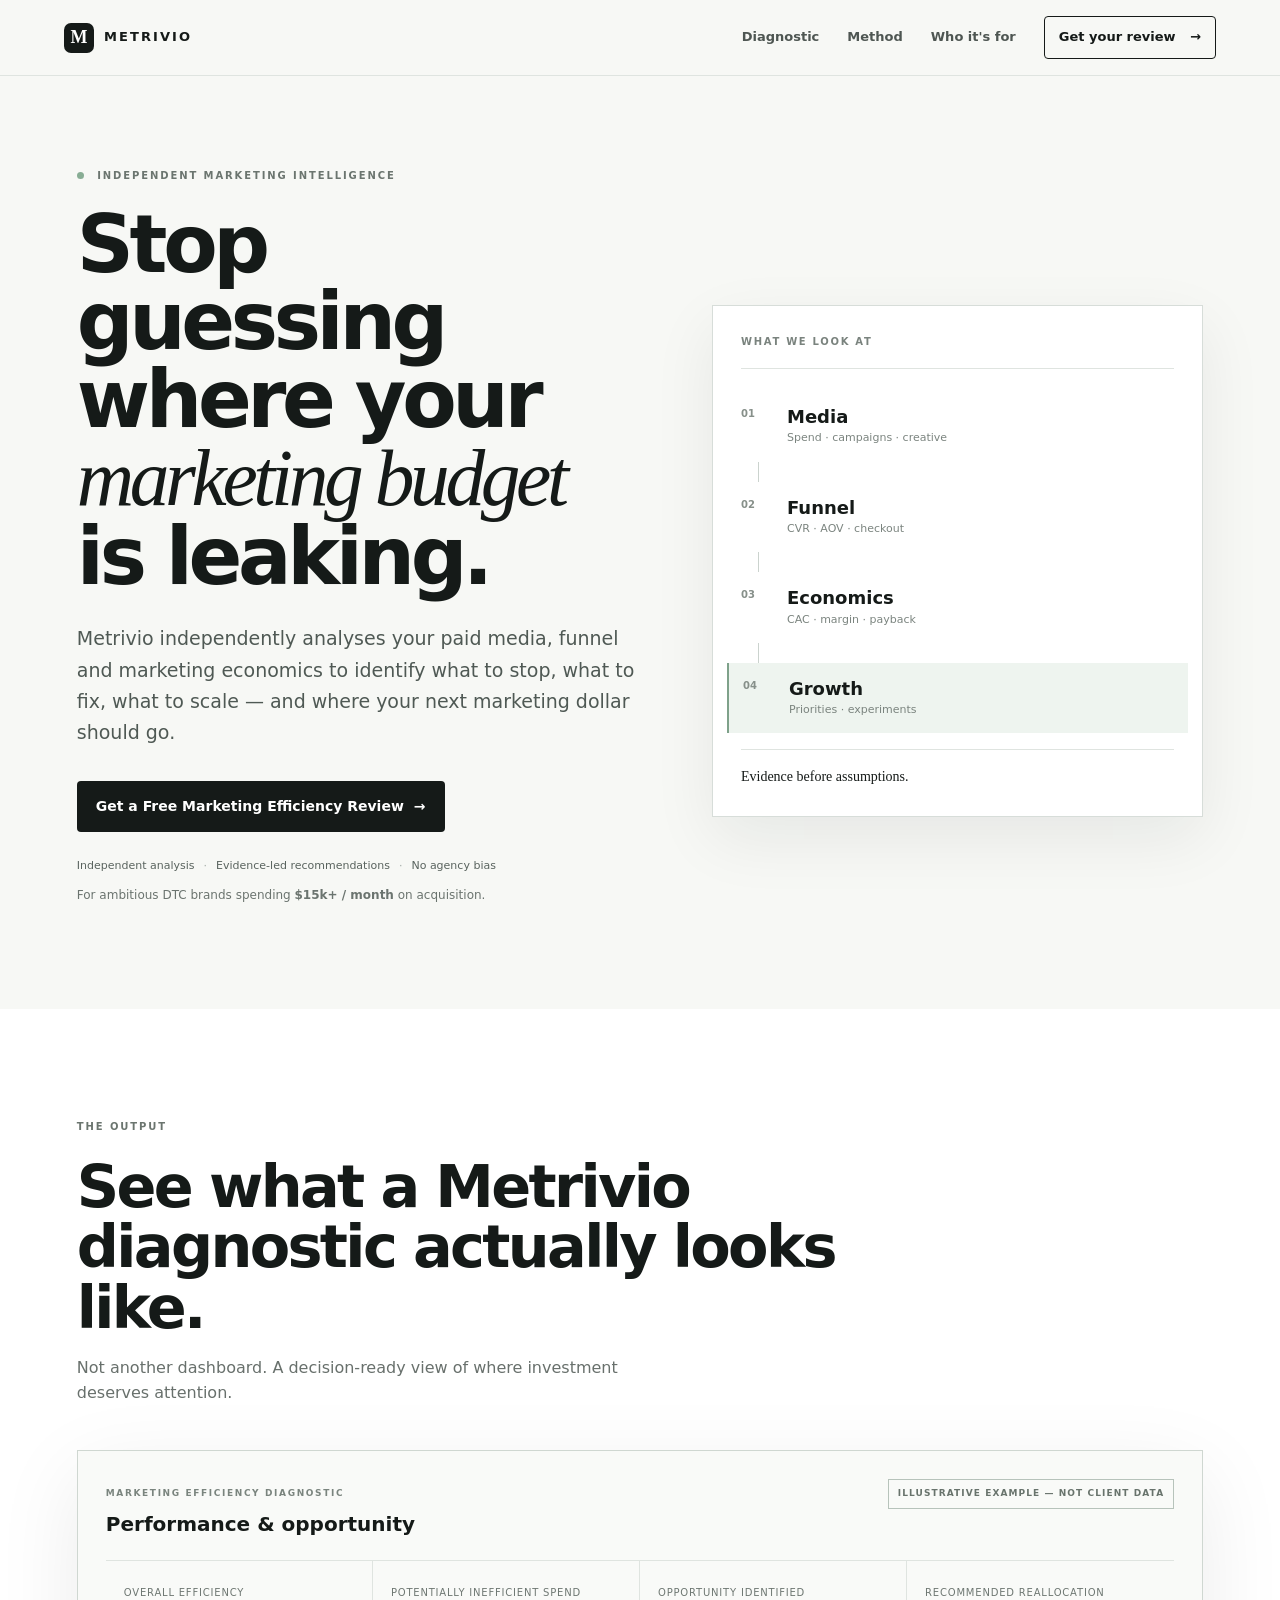
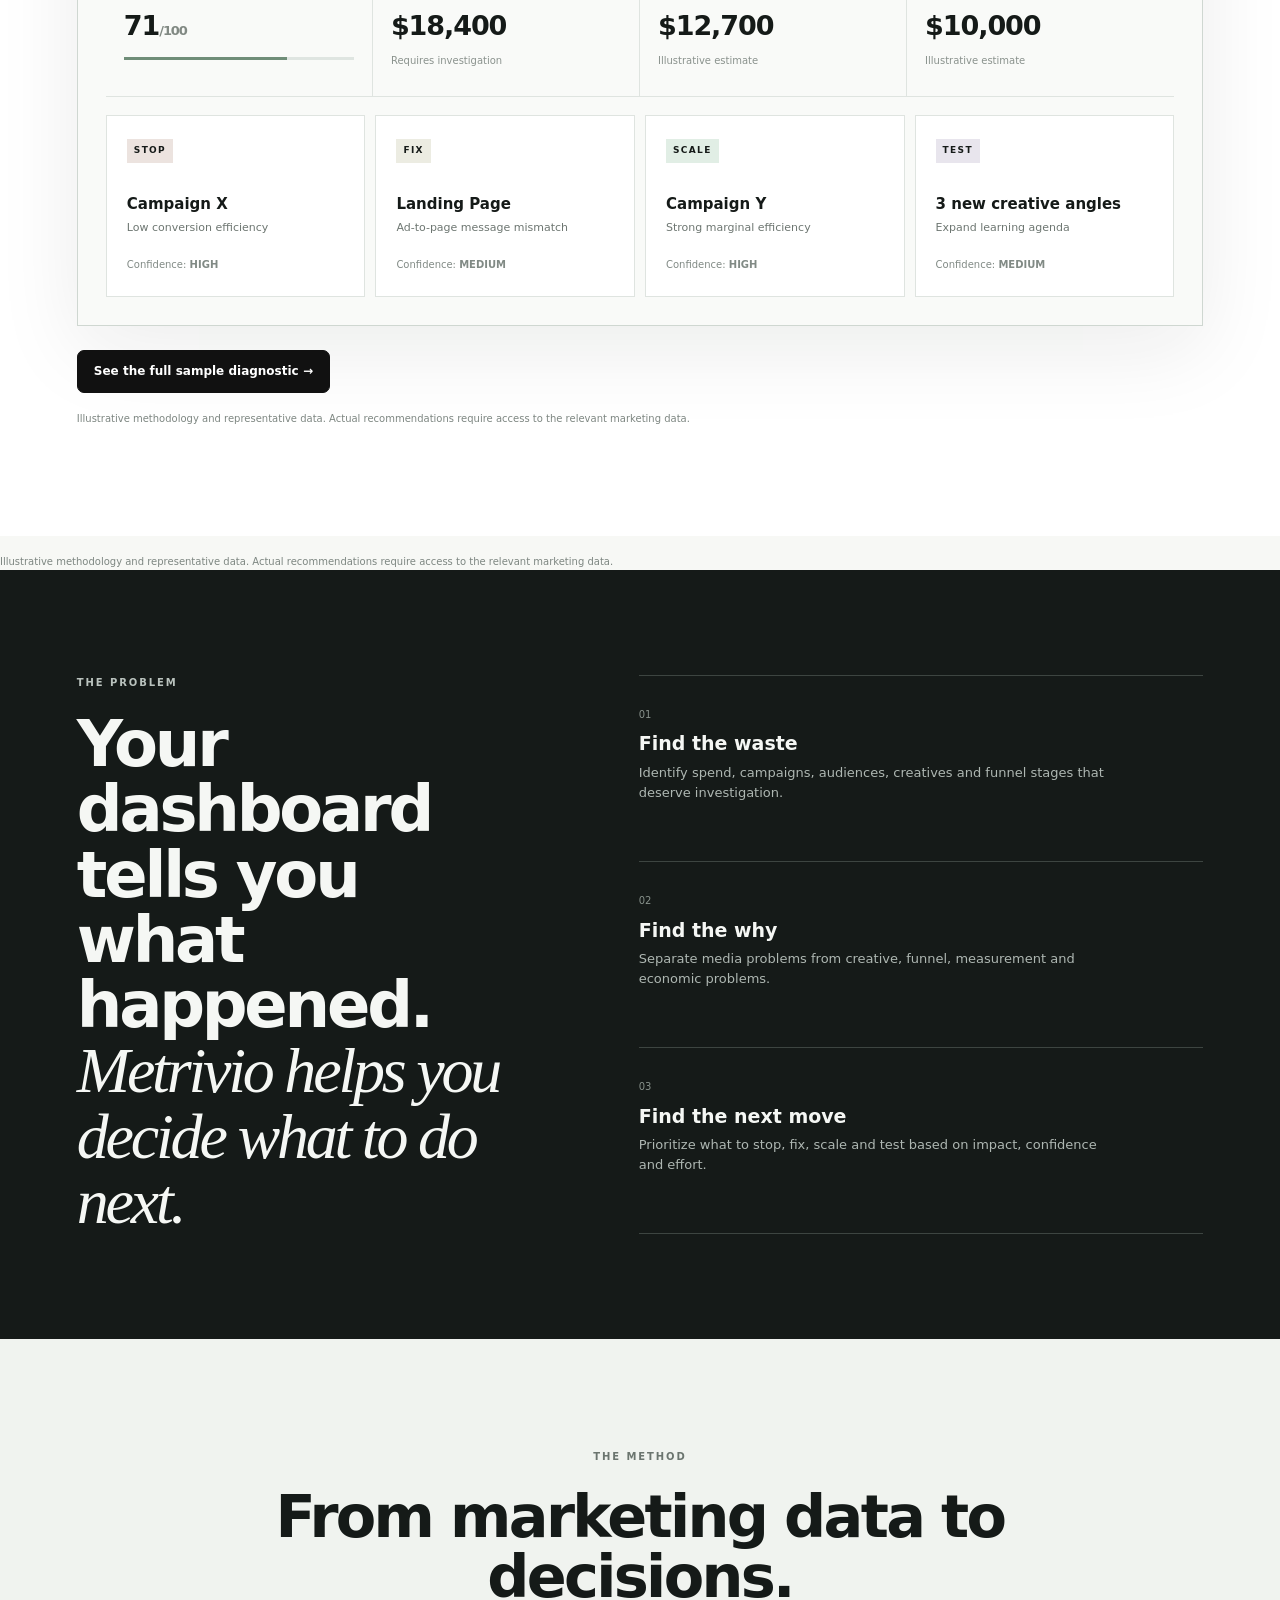
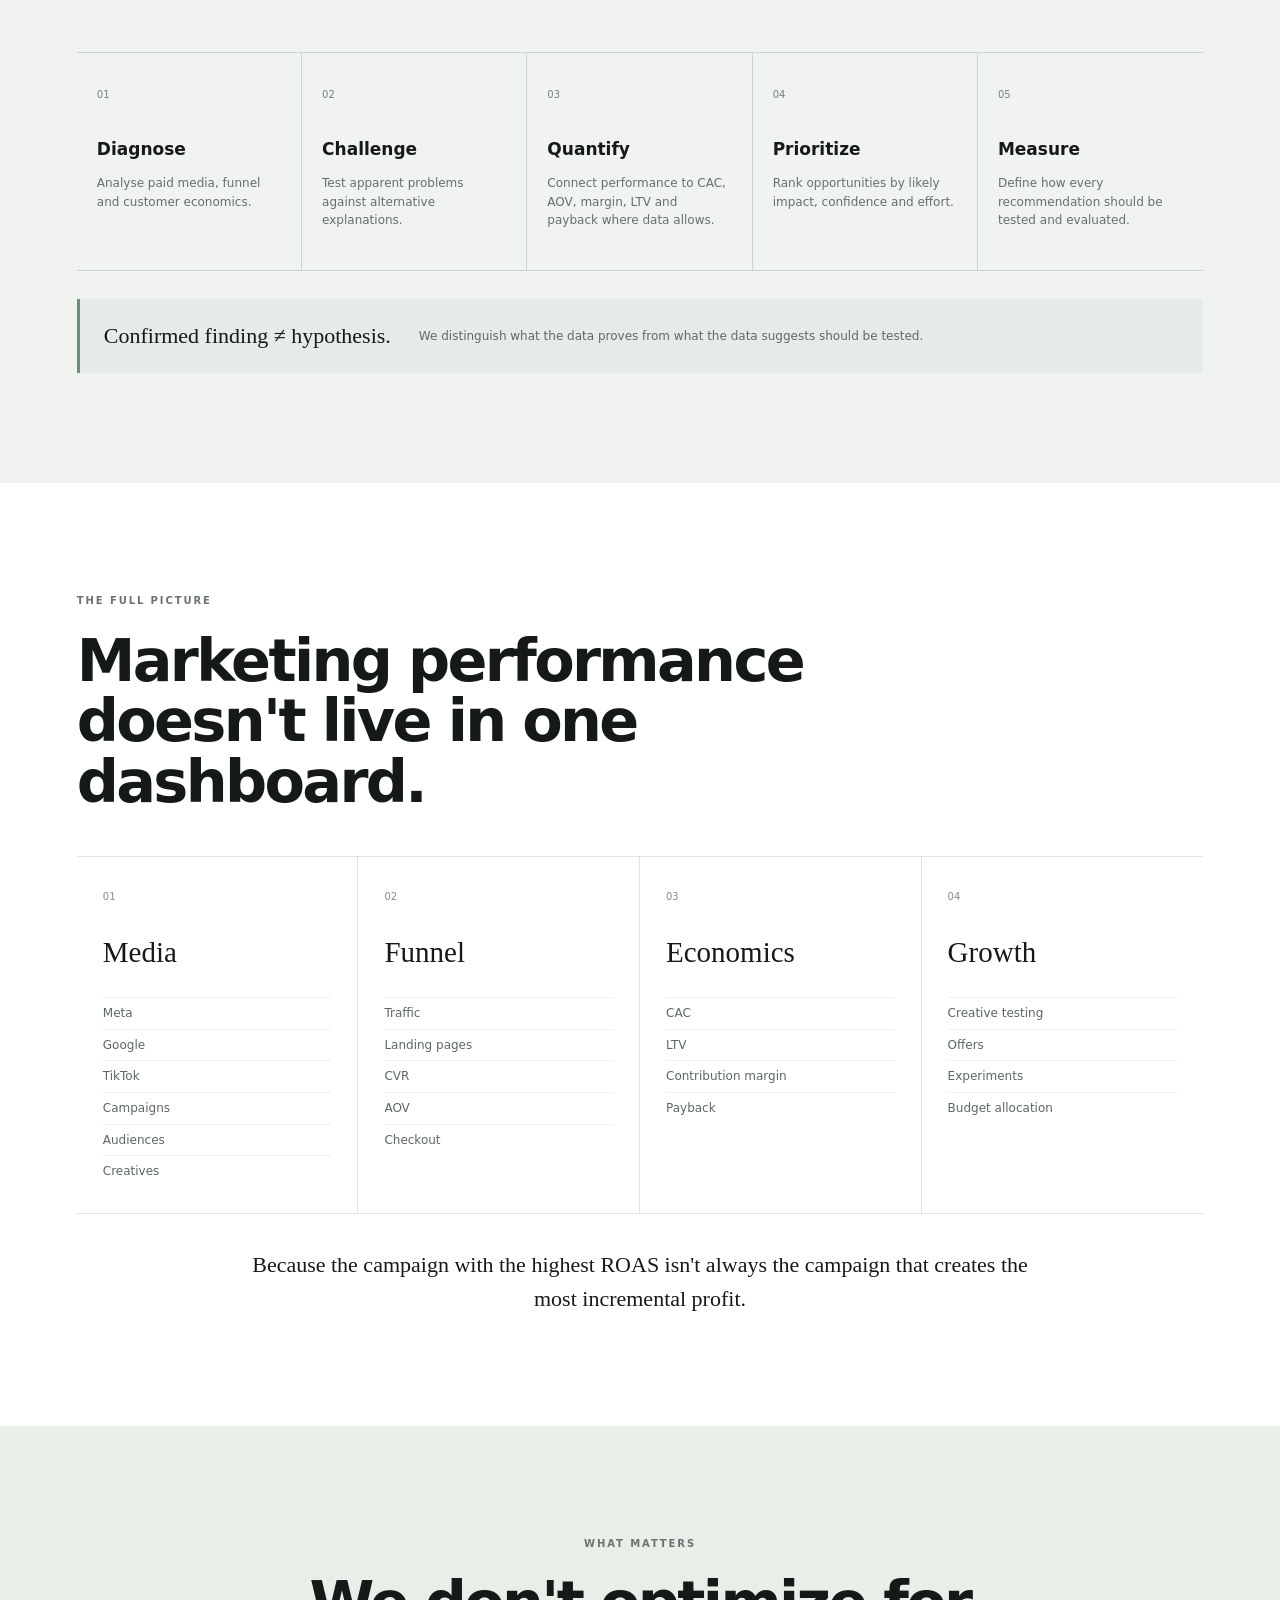
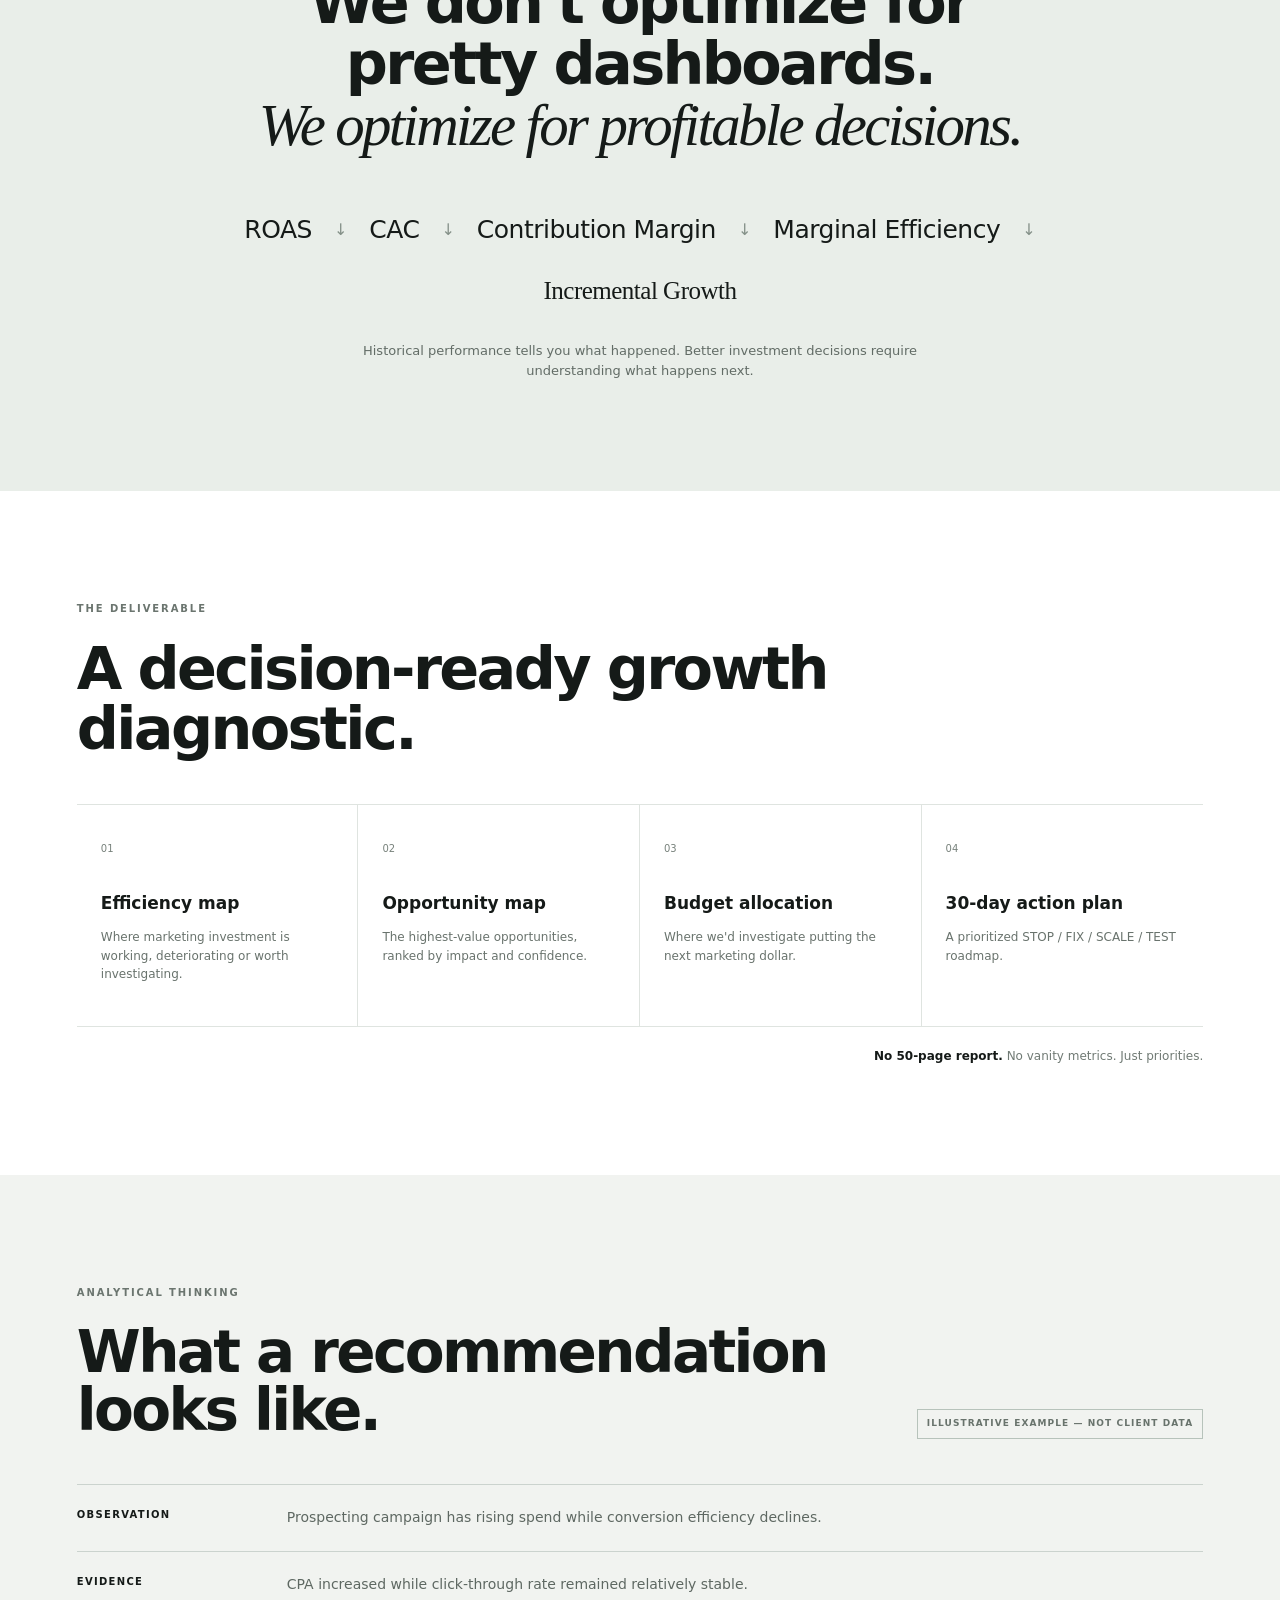
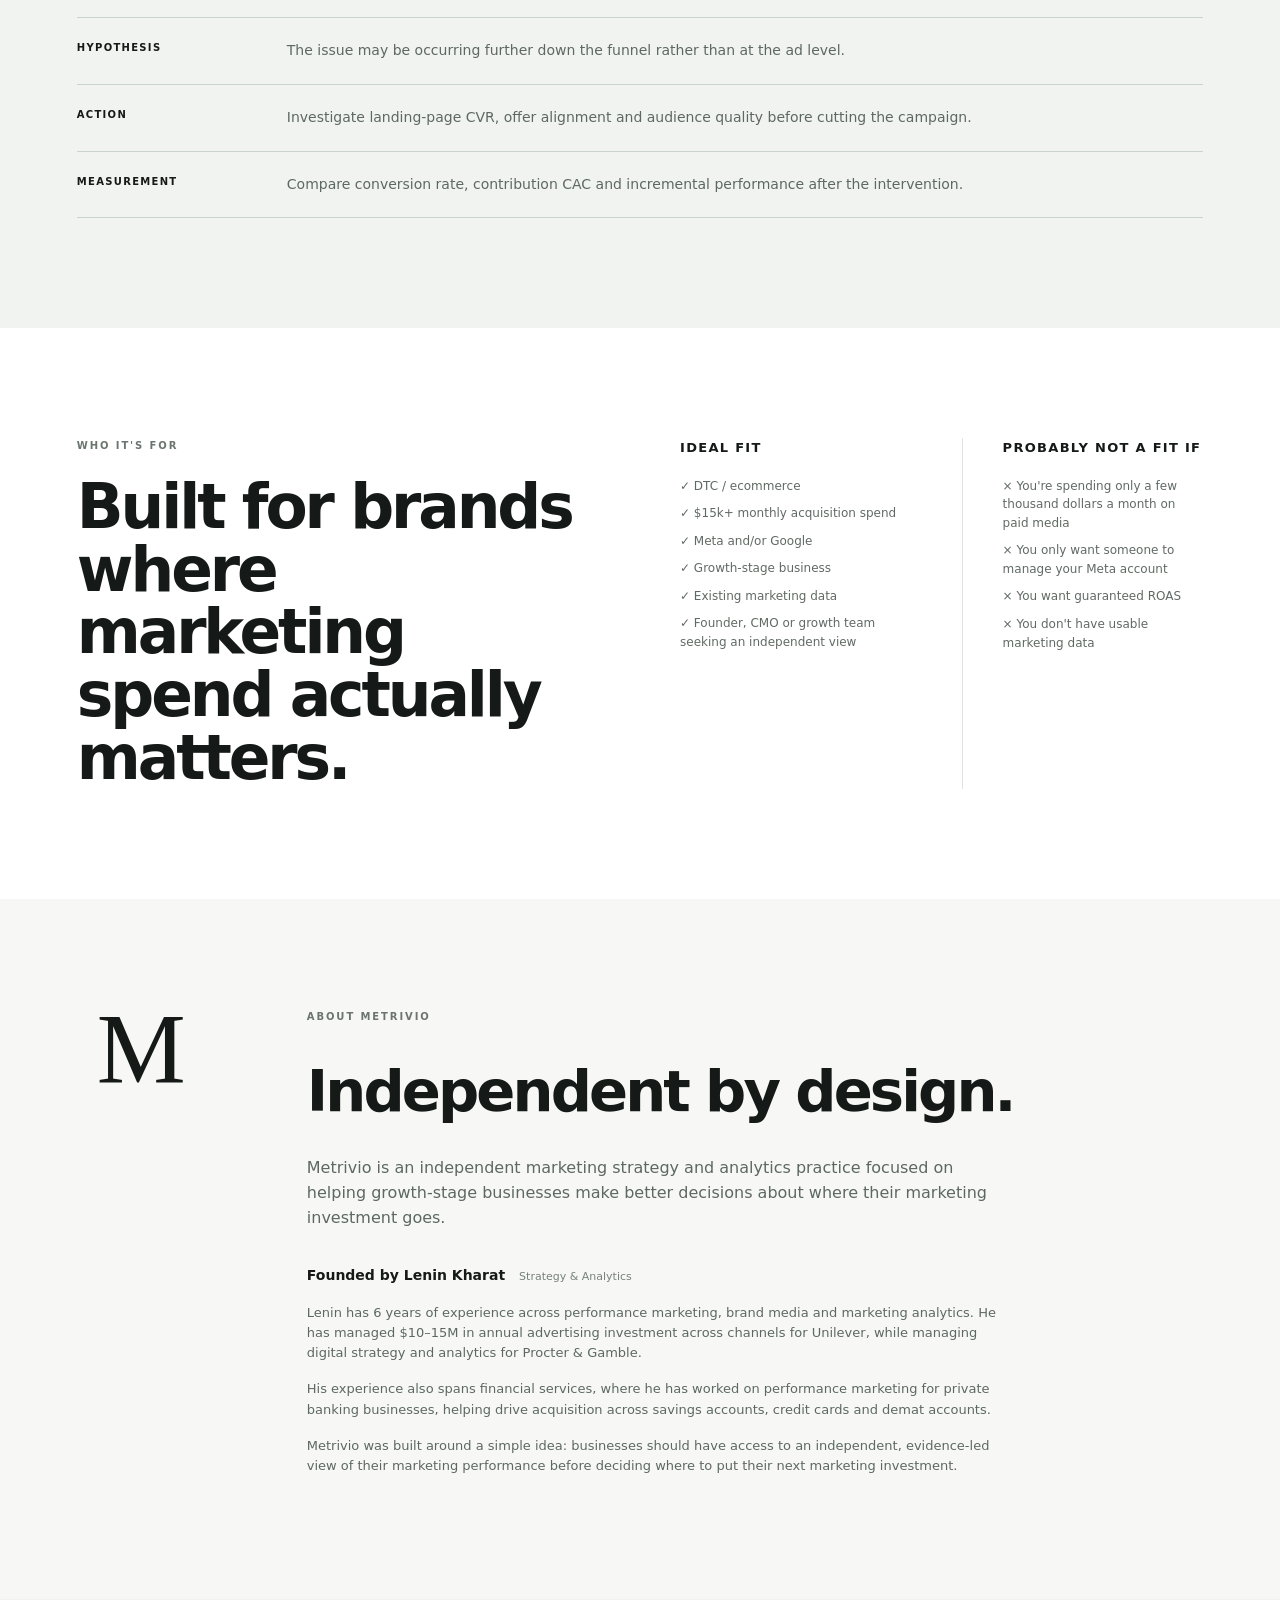
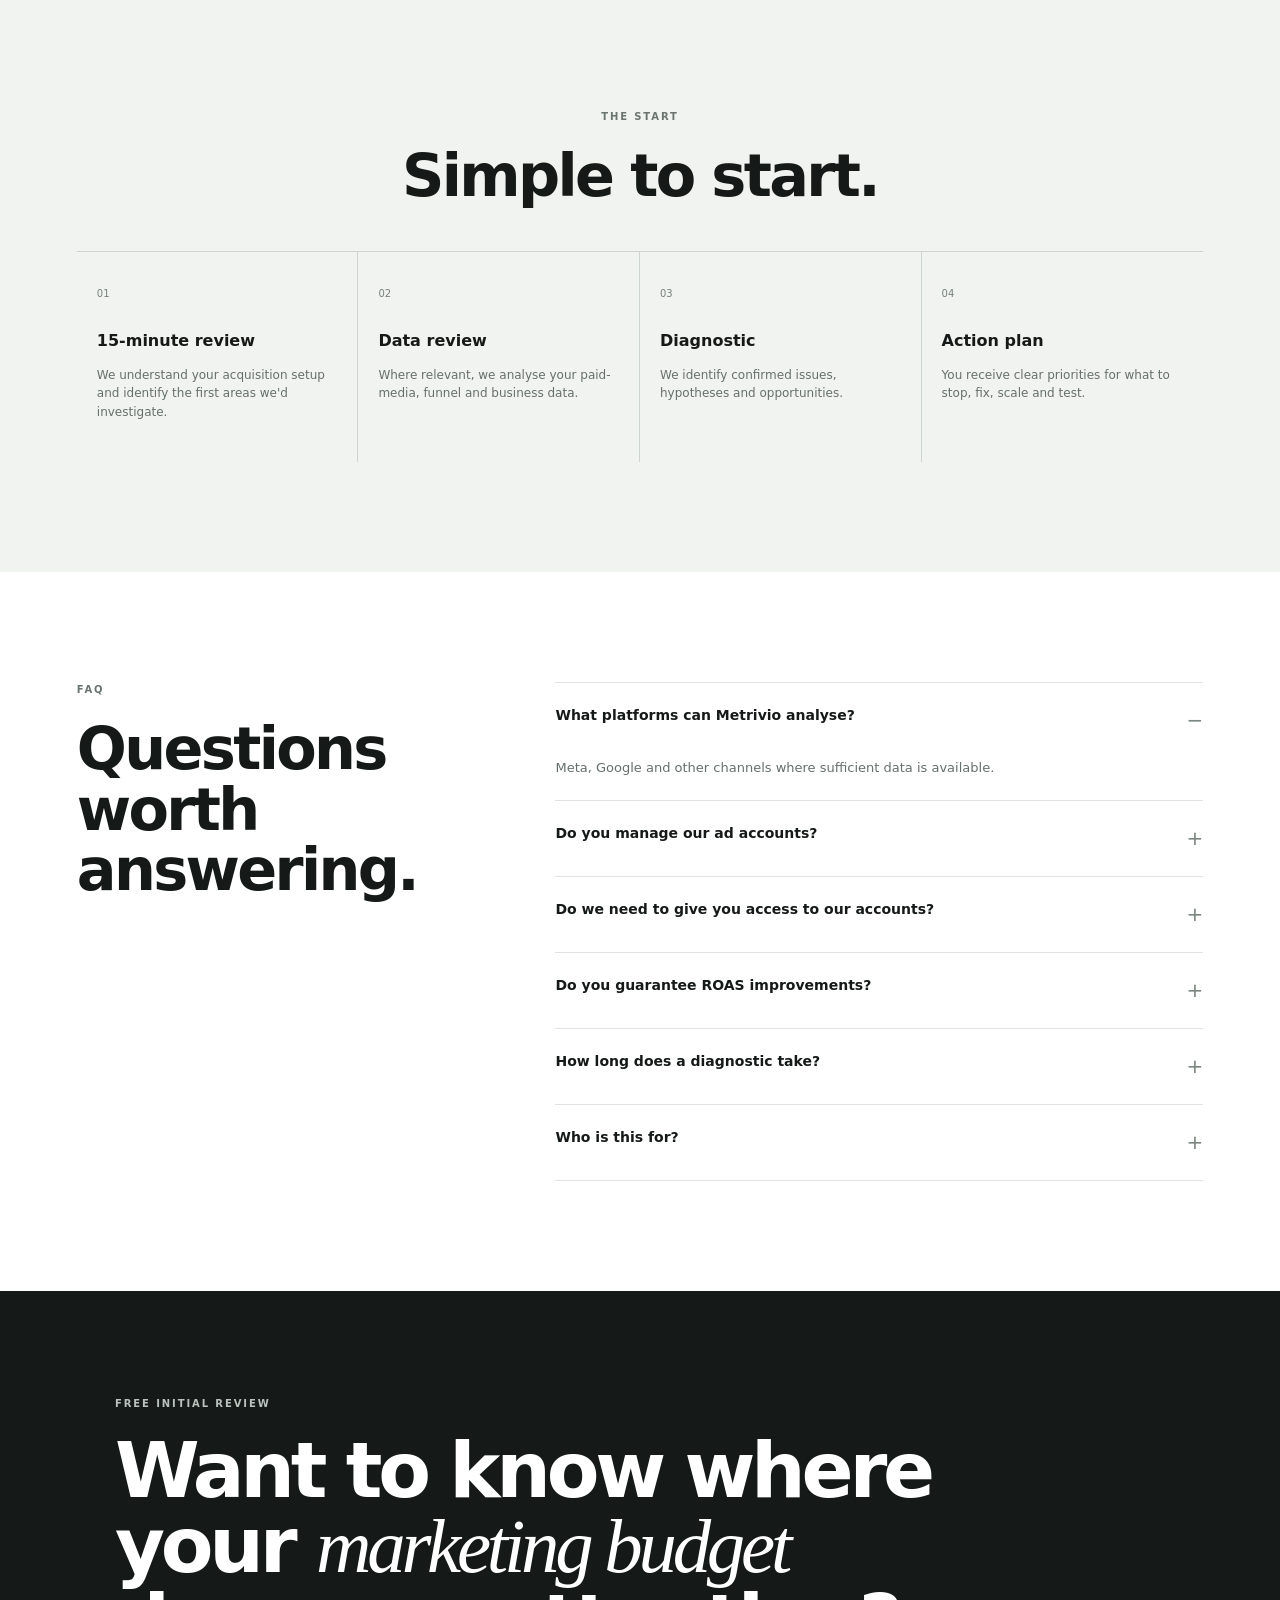
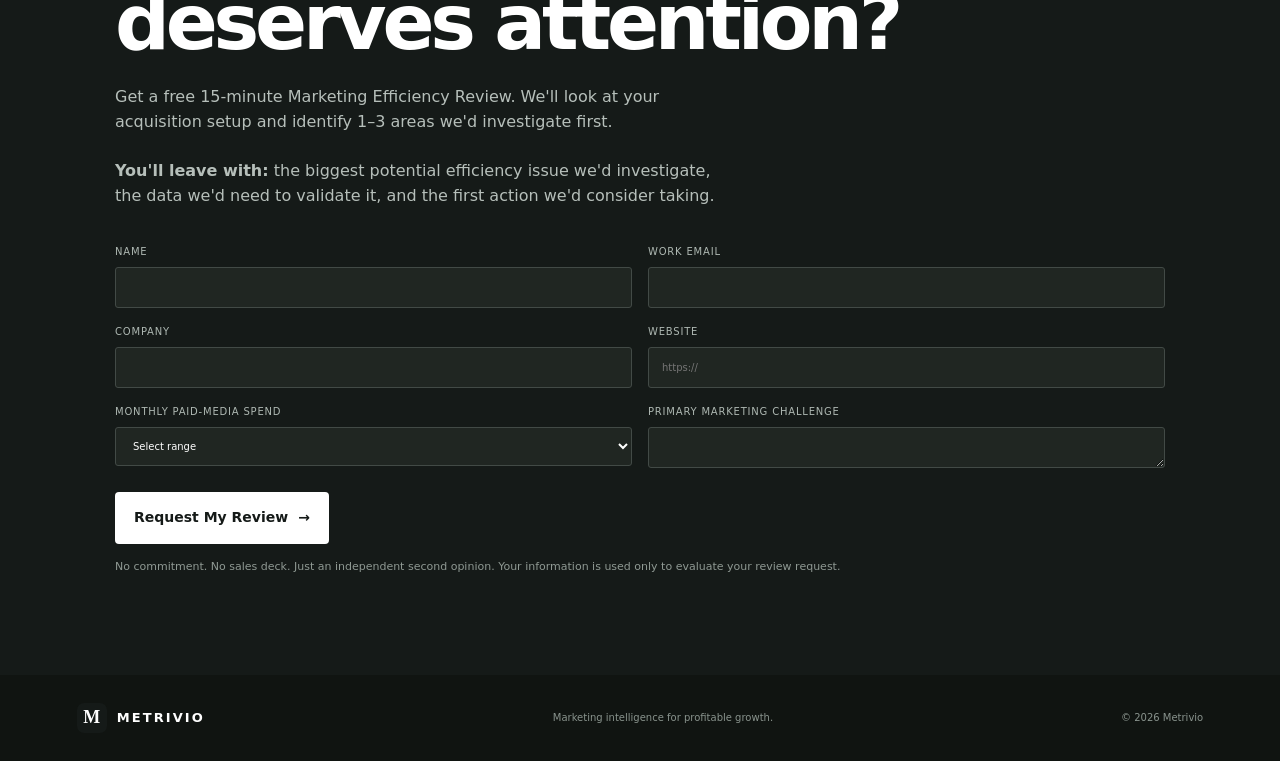
==== index.html @ f879f851 "Update index.html" ====
<!doctype html>
<html lang="en">
<head>
  <meta charset="utf-8">
  <meta name="viewport" content="width=device-width, initial-scale=1">
  <title>Metrivio — Marketing Intelligence for Profitable Growth</title>
  <meta name="description" content="Independent marketing efficiency and growth analytics for DTC brands. Identify what to stop, fix, scale and test next.">
  <meta name="robots" content="index,follow">
  <meta property="og:title" content="Metrivio — Marketing Intelligence for Profitable Growth">
  <meta property="og:description" content="Independent marketing efficiency and growth analytics for DTC brands.">
  <meta property="og:type" content="website">
  <meta property="og:url" content="https://metrivio.co.in/">
  <link rel="canonical" href="https://metrivio.co.in/">
  <link rel="icon" href="data:image/svg+xml,%3Csvg xmlns='http://www.w3.org/2000/svg' viewBox='0 0 64 64'%3E%3Crect width='64' height='64' rx='14' fill='%23151a18'/%3E%3Cpath d='M16 45V19h7l9 13 9-13h7v26h-7V30l-9 12-9-12v15z' fill='white'/%3E%3C/svg%3E">
  <link rel="stylesheet" href="style.css">
</head>
<body>
<header class="site-header">
  <a class="brand" href="#" aria-label="Metrivio home"><span class="brand-mark">M</span><span>METRIVIO</span></a>
  <nav aria-label="Primary navigation">
    <a href="#diagnostic">Diagnostic</a>
    <a href="#method">Method</a>
    <a href="#fit">Who it's for</a>
    <a class="nav-cta" href="#contact">Get your review <span>→</span></a>
  </nav>
</header>

<main>
<section class="hero">
  <div class="eyebrow"><span></span> INDEPENDENT MARKETING INTELLIGENCE</div>
  <div class="hero-grid">
    <div>
      <h1>Stop guessing where your <em>marketing budget</em> is leaking.</h1>
      <p class="hero-copy">Metrivio independently analyses your paid media, funnel and marketing economics to identify what to stop, what to fix, what to scale — and where your next marketing dollar should go.</p>
      <div class="hero-actions">
        <a class="button button-dark" href="#contact">Get a Free Marketing Efficiency Review <span>→</span></a>
      </div>
      <p class="trust"><span>Independent analysis</span><i>·</i><span>Evidence-led recommendations</span><i>·</i><span>No agency bias</span></p>
      <p class="qualifier">For ambitious DTC brands spending <strong>$15k+ / month</strong> on acquisition.</p>
    </div>
    <div class="flow-card" aria-label="Marketing intelligence flow">
      <div class="flow-label">WHAT WE LOOK AT</div>
      <div class="flow">
        <div class="flow-node"><b>01</b><strong>Media</strong><small>Spend · campaigns · creative</small></div>
        <div class="flow-line"></div>
        <div class="flow-node"><b>02</b><strong>Funnel</strong><small>CVR · AOV · checkout</small></div>
        <div class="flow-line"></div>
        <div class="flow-node"><b>03</b><strong>Economics</strong><small>CAC · margin · payback</small></div>
        <div class="flow-line"></div>
        <div class="flow-node accent"><b>04</b><strong>Growth</strong><small>Priorities · experiments</small></div>
      </div>
      <div class="flow-footer">Evidence before assumptions.</div>
    </div>
  </div>
</section>

<section class="dashboard-section" id="diagnostic">
  <div class="section-intro">
    <div class="eyebrow">THE OUTPUT</div>
    <h2>See what a Metrivio diagnostic actually looks like.</h2>
    <p>Not another dashboard. A decision-ready view of where investment deserves attention.</p>
  </div>
  <div class="dashboard">
    <div class="dash-top">
      <div><span class="dash-kicker">MARKETING EFFICIENCY DIAGNOSTIC</span><h3>Performance &amp; opportunity</h3></div>
      <span class="fictional">ILLUSTRATIVE EXAMPLE — NOT CLIENT DATA</span>
    </div>
    <div class="dash-metrics">
      <div><span>Overall Efficiency</span><strong>71<small>/100</small></strong><div class="meter"><i style="width:71%"></i></div></div>
      <div><span>Potentially Inefficient Spend</span><strong>$18,400</strong><small>Requires investigation</small></div>
      <div><span>Opportunity Identified</span><strong>$12,700</strong><small>Illustrative estimate</small></div>
      <div><span>Recommended Reallocation</span><strong>$10,000</strong><small>Illustrative estimate</small></div>
    </div>
    <div class="decision-grid">
      <div class="decision stop"><span class="tag">STOP</span><b>Campaign X</b><p>Low conversion efficiency</p><small>Confidence: <strong>HIGH</strong></small></div>
      <div class="decision fix"><span class="tag">FIX</span><b>Landing Page</b><p>Ad-to-page message mismatch</p><small>Confidence: <strong>MEDIUM</strong></small></div>
      <div class="decision scale"><span class="tag">SCALE</span><b>Campaign Y</b><p>Strong marginal efficiency</p><small>Confidence: <strong>HIGH</strong></small></div>
      <div class="decision test"><span class="tag">TEST</span><b>3 new creative angles</b><p>Expand learning agenda</p><small>Confidence: <strong>MEDIUM</strong></small></div>
    </div>
   </div>

<div style="margin-top:24px;">
  <a href="sample-report.html"
     style="display:inline-block;
            padding:11px 16px;
            border:1px solid #111;
            border-radius:7px;
            background:#111;
            color:#fff;
            font-size:12px;
            font-weight:650;
            text-decoration:none;">
    See the full sample diagnostic →
  </a>
</div>

<p class="dash-note">Illustrative methodology and representative data. Actual recommendations require access to the relevant marketing data.</p>

</section>
    <p class="dash-note">Illustrative methodology and representative data. Actual recommendations require access to the relevant marketing data.</p>
  </div>
</section>

<section class="dark-section">
  <div class="problem-grid">
    <div><div class="eyebrow light">THE PROBLEM</div><h2>Your dashboard tells you what happened. <em>Metrivio helps you decide what to do next.</em></h2></div>
    <div class="problem-cards">
      <article><span>01</span><h3>Find the waste</h3><p>Identify spend, campaigns, audiences, creatives and funnel stages that deserve investigation.</p></article>
      <article><span>02</span><h3>Find the why</h3><p>Separate media problems from creative, funnel, measurement and economic problems.</p></article>
      <article><span>03</span><h3>Find the next move</h3><p>Prioritize what to stop, fix, scale and test based on impact, confidence and effort.</p></article>
    </div>
  </div>
</section>

<section class="method" id="method">
  <div class="section-intro centered">
    <div class="eyebrow">THE METHOD</div>
    <h2>From marketing data to decisions.</h2>
  </div>
  <div class="steps">
    <article><span>01</span><h3>Diagnose</h3><p>Analyse paid media, funnel and customer economics.</p></article>
    <article><span>02</span><h3>Challenge</h3><p>Test apparent problems against alternative explanations.</p></article>
    <article><span>03</span><h3>Quantify</h3><p>Connect performance to CAC, AOV, margin, LTV and payback where data allows.</p></article>
    <article><span>04</span><h3>Prioritize</h3><p>Rank opportunities by likely impact, confidence and effort.</p></article>
    <article><span>05</span><h3>Measure</h3><p>Define how every recommendation should be tested and evaluated.</p></article>
  </div>
  <div class="principle"><strong>Confirmed finding ≠ hypothesis.</strong><span>We distinguish what the data proves from what the data suggests should be tested.</span></div>
</section>

<section class="analyse">
  <div class="section-intro">
    <div class="eyebrow">THE FULL PICTURE</div>
    <h2>Marketing performance doesn't live in one dashboard.</h2>
  </div>
  <div class="analysis-grid">
    <article><span class="analysis-no">01</span><h3>Media</h3><div>Meta</div><div>Google</div><div>TikTok</div><div>Campaigns</div><div>Audiences</div><div>Creatives</div></article>
    <article><span class="analysis-no">02</span><h3>Funnel</h3><div>Traffic</div><div>Landing pages</div><div>CVR</div><div>AOV</div><div>Checkout</div></article>
    <article><span class="analysis-no">03</span><h3>Economics</h3><div>CAC</div><div>LTV</div><div>Contribution margin</div><div>Payback</div></article>
    <article><span class="analysis-no">04</span><h3>Growth</h3><div>Creative testing</div><div>Offers</div><div>Experiments</div><div>Budget allocation</div></article>
  </div>
  <p class="closing-line">Because the campaign with the highest ROAS isn't always the campaign that creates the most incremental profit.</p>
</section>

<section class="progression">
  <div class="section-intro centered">
    <div class="eyebrow">WHAT MATTERS</div>
    <h2>We don't optimize for pretty dashboards.<br><em>We optimize for profitable decisions.</em></h2>
  </div>
  <div class="metric-path">
    <span>ROAS</span><i>↓</i><span>CAC</span><i>↓</i><span>Contribution Margin</span><i>↓</i><span>Marginal Efficiency</span><i>↓</i><strong>Incremental Growth</strong>
  </div>
  <p class="center-copy">Historical performance tells you what happened. Better investment decisions require understanding what happens next.</p>
</section>

<section class="deliverables">
  <div class="section-intro"><div class="eyebrow">THE DELIVERABLE</div><h2>A decision-ready growth diagnostic.</h2></div>
  <div class="deliverable-grid">
    <article><span>01</span><h3>Efficiency map</h3><p>Where marketing investment is working, deteriorating or worth investigating.</p></article>
    <article><span>02</span><h3>Opportunity map</h3><p>The highest-value opportunities, ranked by impact and confidence.</p></article>
    <article><span>03</span><h3>Budget allocation</h3><p>Where we'd investigate putting the next marketing dollar.</p></article>
    <article><span>04</span><h3>30-day action plan</h3><p>A prioritized STOP / FIX / SCALE / TEST roadmap.</p></article>
  </div>
  <div class="no-fluff"><strong>No 50-page report.</strong> No vanity metrics. Just priorities.</div>
</section>

<section class="example">
  <div class="example-head"><div class="eyebrow">ANALYTICAL THINKING</div><h2>What a recommendation looks like.</h2><span class="fictional">ILLUSTRATIVE EXAMPLE — NOT CLIENT DATA</span></div>
  <div class="example-table">
    <div><b>Observation</b><p>Prospecting campaign has rising spend while conversion efficiency declines.</p></div>
    <div><b>Evidence</b><p>CPA increased while click-through rate remained relatively stable.</p></div>
    <div><b>Hypothesis</b><p>The issue may be occurring further down the funnel rather than at the ad level.</p></div>
    <div><b>Action</b><p>Investigate landing-page CVR, offer alignment and audience quality before cutting the campaign.</p></div>
    <div><b>Measurement</b><p>Compare conversion rate, contribution CAC and incremental performance after the intervention.</p></div>
  </div>
</section>

<section class="fit" id="fit">
    <div>
        <div class="eyebrow">WHO IT'S FOR</div>
        <h2>Built for brands where marketing spend actually matters.</h2>
    </div>

    <div class="fit-columns">
        <div>
            <h3>Ideal fit</h3>
            <p>✓ DTC / ecommerce</p>
            <p>✓ $15k+ monthly acquisition spend</p>
            <p>✓ Meta and/or Google</p>
            <p>✓ Growth-stage business</p>
            <p>✓ Existing marketing data</p>
            <p>✓ Founder, CMO or growth team seeking an independent view</p>
        </div>

        <div class="not-fit">
            <h3>Probably not a fit if</h3>
            <p>× You're spending only a few thousand dollars a month on paid media</p>
            <p>× You only want someone to manage your Meta account</p>
            <p>× You want guaranteed ROAS</p>
            <p>× You don't have usable marketing data</p>
        </div>
    </div>
</section>
<section class="about">
  <div class="about-mark">M</div>
  <div><div class="eyebrow">ABOUT METRIVIO</div><h2>Independent by design.</h2><p><p><p>
    Metrivio is an independent marketing strategy and analytics practice
    focused on helping growth-stage businesses make better decisions about
    where their marketing investment goes.
</p>

<div class="founder">
    <strong>Founded by Lenin Kharat</strong>
    <span>Strategy &amp; Analytics</span>
</div>

<p class="founder-note">
    Lenin has 6 years of experience across performance marketing, brand media
    and marketing analytics. He has managed $10–15M in
    annual advertising investment across channels for Unilever, while managing
    digital strategy and analytics for Procter &amp; Gamble.
</p>

<p class="founder-note">
    His experience also spans financial services, where he has worked on
    performance marketing for private banking businesses, helping drive
    acquisition across savings accounts, credit cards and demat accounts.
</p>

<p class="founder-note">
    Metrivio was built around a simple idea: businesses should have access to
    an independent, evidence-led view of their marketing performance before
    deciding where to put their next marketing investment.
</p></section>

<section class="process">
  <div class="section-intro centered"><div class="eyebrow">THE START</div><h2>Simple to start.</h2></div>
  <div class="process-grid">
    <article><span>01</span><b>15-minute review</b><p>We understand your acquisition setup and identify the first areas we'd investigate.</p></article>
    <article><span>02</span><b>Data review</b><p>Where relevant, we analyse your paid-media, funnel and business data.</p></article>
    <article><span>03</span><b>Diagnostic</b><p>We identify confirmed issues, hypotheses and opportunities.</p></article>
    <article><span>04</span><b>Action plan</b><p>You receive clear priorities for what to stop, fix, scale and test.</p></article>
  </div>
</section>

<section class="faq">
  <div class="section-intro"><div class="eyebrow">FAQ</div><h2>Questions worth answering.</h2></div>
  <div class="faq-list">
    <details open><summary>What platforms can Metrivio analyse?</summary><p>Meta, Google and other channels where sufficient data is available.</p></details>
    <details><summary>Do you manage our ad accounts?</summary><p>No. Metrivio's initial role is independent analysis and decision support.</p></details>
    <details><summary>Do we need to give you access to our accounts?</summary><p>Not necessarily. Where possible, relevant exports can be used.</p></details>
    <details><summary>Do you guarantee ROAS improvements?</summary><p>No. Recommendations are evidence-led and designed to be tested rather than guaranteed.</p></details>
    <details><summary>How long does a diagnostic take?</summary><p>Typically 48–72 hours once the required data is available.</p></details>
    <details><summary>Who is this for?</summary><p>Growth-stage DTC/ecommerce businesses where marketing efficiency materially affects profitability.</p></details>
  </div>
</section>

<section class="cta-section" id="contact">
  <div class="cta-inner">
 <div class="eyebrow light">FREE INITIAL REVIEW</div>
<h2>Want to know where your <em>marketing budget</em> deserves attention?</h2>
<p>Get a free 15-minute Marketing Efficiency Review. We'll look at your acquisition setup and identify 1–3 areas we'd investigate first.</p>
<p><strong>You'll leave with:</strong> the biggest potential efficiency issue we'd investigate, the data we'd need to validate it, and the first action we'd consider taking.</p>
    <form id="leadForm" action="https://api.web3forms.com/submit" method="POST" novalidate>
      <input type="hidden" name="access_key" value="3d45d026-1681-4e6f-a379-338136689426">

    <div class="form-grid">
        <label>Name<input name="name" required autocomplete="name"></label>
        <label>Work email<input name="email" type="email" required autocomplete="email"></label>
        <label>Company<input name="company" required autocomplete="organization"></label>
        <label>Website<input name="website" type="url" placeholder="https://"></label>
        <label>Monthly paid-media spend<select name="spend" required><option value="">Select range</option><option>$15k–$30k</option><option>$30k–$75k</option><option>$75k–$150k</option><option>$150k–$300k</option><option>$300k+</option></select></label>
        <label>Primary marketing challenge<textarea name="challenge" rows="1" required></textarea></label>
      </div>
      <button class="button button-light" type="submit">Request My Review <span>→</span></button>
    <p class="form-note">No commitment. No sales deck. Just an independent second opinion. Your information is used only to evaluate your review request.</p>
    </form>
  <div id="success" class="success" hidden><strong>Thanks — your review request has been received.</strong><span>We'll review the information you've shared and get back to you shortly.</span></div>
  </div>
</section>
</main>

<footer><a class="brand" href="#"><span class="brand-mark">M</span><span>METRIVIO</span></a><span>Marketing intelligence for profitable growth.</span><span>© 2026 Metrivio</span></footer>
<a class="sticky-cta" href="#contact">Get your free review <span>→</span></a>
<script src="script.js"></script>
</body>
</html>
---- style.css ----
:root{--ink:#151a18;--muted:#68706c;--line:#dfe4e0;--paper:#f7f8f5;--white:#fff;--accent:#b8d8c2;--soft:#edf1ed;--serif:Georgia,"Times New Roman",serif;--sans:Inter,ui-sans-serif,system-ui,-apple-system,BlinkMacSystemFont,"Segoe UI",sans-serif}
*{box-sizing:border-box}html{scroll-behavior:smooth}body{margin:0;background:var(--paper);color:var(--ink);font-family:var(--sans);font-size:16px;line-height:1.55}a{color:inherit;text-decoration:none}button,input,select,textarea{font:inherit}section{padding:110px max(6vw,28px)}.site-header{height:76px;padding:0 max(5vw,24px);display:flex;align-items:center;justify-content:space-between;border-bottom:1px solid var(--line);background:rgba(247,248,245,.92);backdrop-filter:blur(12px);position:sticky;top:0;z-index:20}.brand{display:flex;align-items:center;gap:10px;font-size:13px;font-weight:800;letter-spacing:.16em}.brand-mark{width:30px;height:30px;border-radius:7px;background:var(--ink);color:#fff;display:grid;place-items:center;font-family:var(--serif);font-size:18px;letter-spacing:0}.site-header nav{display:flex;align-items:center;gap:28px;font-size:13px;font-weight:650}.site-header nav a:not(.nav-cta){color:#4e5652}.nav-cta{border:1px solid var(--ink);padding:10px 14px;border-radius:4px}.nav-cta span,.button span{margin-left:10px}.hero{padding-top:92px;padding-bottom:92px}.eyebrow{font-size:10px;letter-spacing:.19em;font-weight:800;color:#6b756f;margin-bottom:22px}.eyebrow span{display:inline-block;width:7px;height:7px;border-radius:50%;background:#88ad94;margin-right:8px}.eyebrow.light{color:#b9c2bd}.hero-grid{max-width:1240px;margin:auto;display:grid;grid-template-columns:1.07fr .93fr;gap:70px;align-items:center}.hero h1{font-size:clamp(48px,6.2vw,86px);line-height:.98;letter-spacing:-.055em;max-width:850px;margin:0 0 28px;font-weight:720}.hero h1 em,.dark-section h2 em,.progression h2 em,.cta-section h2 em{font-family:var(--serif);font-weight:400}.hero-copy{max-width:690px;font-size:19px;color:#4f5954;line-height:1.65}.hero-actions{margin-top:32px}.button{display:inline-flex;align-items:center;justify-content:center;border:0;border-radius:4px;padding:15px 19px;font-weight:750;font-size:14px;cursor:pointer;transition:.2s transform,.2s opacity}.button:hover{transform:translateY(-2px)}.button-dark{background:var(--ink);color:#fff}.button-light{background:#fff;color:var(--ink);margin-top:24px}.trust{font-size:11px;margin:25px 0 8px;color:#59635e;display:flex;gap:9px;flex-wrap:wrap}.trust i{font-style:normal;color:#a5ada8}.qualifier{font-size:12px;color:#6b746f}.flow-card{border:1px solid #d7ddd9;background:#fff;padding:28px;box-shadow:0 22px 60px rgba(21,26,24,.07)}.flow-label{font-size:10px;font-weight:800;letter-spacing:.17em;color:#7a837e;border-bottom:1px solid var(--line);padding-bottom:18px}.flow{padding-top:22px}.flow-node{display:grid;grid-template-columns:34px 1fr;column-gap:12px;padding:15px 0}.flow-node b{font-size:10px;color:#87908a}.flow-node strong{font-size:18px;line-height:1.2}.flow-node small{grid-column:2;color:#7b847f;font-size:11px;margin-top:2px}.flow-line{height:20px;border-left:1px solid #cbd3ce;margin-left:17px}.flow-node.accent{background:#eef4ef;margin:0 -14px;padding:15px 14px;border-left:2px solid #7ea18a}.flow-footer{border-top:1px solid var(--line);margin-top:16px;padding-top:16px;font-family:var(--serif);font-size:14px}.dashboard-section{background:#fff}.section-intro{max-width:1240px;margin:0 auto 44px}.section-intro h2,.method h2,.progression h2,.process h2,.faq h2{font-size:clamp(38px,4.6vw,62px);line-height:1.03;letter-spacing:-.045em;margin:0;max-width:800px}.section-intro p{color:var(--muted);max-width:560px;margin-top:18px}.dashboard{max-width:1240px;margin:auto;border:1px solid #cfd7d1;background:#f9faf8;box-shadow:0 24px 80px rgba(21,26,24,.08);padding:28px}.dash-top{display:flex;justify-content:space-between;gap:20px;align-items:start;border-bottom:1px solid var(--line);padding-bottom:20px}.dash-kicker{font-size:9px;letter-spacing:.18em;font-weight:800;color:#7a847e}.dash-top h3{font-size:20px;margin:5px 0 0}.fictional{font-size:9px;letter-spacing:.12em;font-weight:800;border:1px solid #b7c3bb;padding:7px 9px;color:#68736c;white-space:nowrap}.dash-metrics{display:grid;grid-template-columns:repeat(4,1fr);border-bottom:1px solid var(--line)}.dash-metrics>div{padding:24px 18px;border-right:1px solid var(--line)}.dash-metrics>div:last-child{border:0}.dash-metrics span{display:block;color:#6e7772;font-size:10px;text-transform:uppercase;letter-spacing:.08em}.dash-metrics strong{display:block;font-size:27px;letter-spacing:-.04em;margin-top:5px}.dash-metrics strong small{font-size:13px;color:#818983}.dash-metrics>div>small{font-size:10px;color:#8a928d}.meter{height:3px;background:#dfe5e1;margin-top:10px}.meter i{display:block;height:100%;background:#6f8d78}.decision-grid{display:grid;grid-template-columns:repeat(4,1fr);gap:10px;margin-top:18px}.decision{background:#fff;border:1px solid var(--line);padding:20px;min-height:160px}.decision .tag{font-size:9px;font-weight:850;letter-spacing:.15em;display:inline-block;padding:5px 7px;margin-bottom:30px}.decision.stop .tag{background:#ece3df}.decision.fix .tag{background:#ecece2}.decision.scale .tag{background:#e1eee5}.decision.test .tag{background:#e8e5ed}.decision b{display:block;font-size:15px}.decision p{font-size:11px;color:#6d7671;margin:3px 0 15px}.decision small{font-size:10px;color:#818a85}.dash-note{font-size:10px;color:#7d8681;margin:18px 0 0}.dark-section{background:var(--ink);color:#f5f7f4;padding-top:105px;padding-bottom:105px}.problem-grid{max-width:1240px;margin:auto;display:grid;grid-template-columns:.9fr 1.1fr;gap:100px}.dark-section h2{font-size:clamp(42px,5vw,68px);line-height:1.02;letter-spacing:-.05em;margin:0}.problem-cards{display:grid;gap:0}.problem-cards article{border-top:1px solid #3d4541;padding:25px 0}.problem-cards article:last-child{border-bottom:1px solid #3d4541}.problem-cards span{font-size:10px;color:#87918b}.problem-cards h3{font-size:19px;margin:4px 0}.problem-cards p{color:#aeb7b2;font-size:13px;max-width:470px;margin:0}.method{background:#f0f3ef}.centered{text-align:center}.centered h2{margin-left:auto;margin-right:auto}.steps{max-width:1240px;margin:auto;display:grid;grid-template-columns:repeat(5,1fr);border-top:1px solid #cdd5cf;border-bottom:1px solid #cdd5cf}.steps article{padding:28px 20px;border-right:1px solid #cdd5cf}.steps article:last-child{border:0}.steps span,.deliverable-grid span,.process-grid span{font-size:10px;color:#78827c}.steps h3{font-size:17px;margin:30px 0 8px}.steps p{font-size:12px;color:#66706a}.principle{max-width:1240px;margin:28px auto 0;border-left:3px solid #6f8d78;background:#e5ebe6;padding:20px 24px;display:flex;gap:28px;align-items:center}.principle strong{font-family:var(--serif);font-size:22px;font-weight:400}.principle span{font-size:12px;color:#606a64}.analyse{background:#fff}.analysis-grid{max-width:1240px;margin:auto;display:grid;grid-template-columns:repeat(4,1fr);border-top:1px solid var(--line);border-bottom:1px solid var(--line)}.analysis-grid article{padding:26px;border-right:1px solid var(--line);min-height:300px}.analysis-grid article:last-child{border:0}.analysis-no{font-size:10px;color:#859089}.analysis-grid h3{font-family:var(--serif);font-size:29px;font-weight:400;margin:22px 0}.analysis-grid div{font-size:12px;padding:6px 0;border-top:1px solid #edf0ed;color:#5d6862}.closing-line{max-width:800px;margin:34px auto 0;text-align:center;font-family:var(--serif);font-size:22px}.progression{background:#e9eee9}.metric-path{max-width:1000px;margin:55px auto 30px;display:flex;justify-content:center;align-items:center;gap:22px;flex-wrap:wrap}.metric-path span,.metric-path strong{font-size:clamp(16px,2vw,25px);letter-spacing:-.02em}.metric-path strong{font-family:var(--serif);font-weight:400}.metric-path i{font-style:normal;color:#849088}.center-copy{max-width:650px;text-align:center;margin:auto;color:#626c66;font-size:13px}.deliverables{background:#fff}.deliverable-grid{max-width:1240px;margin:auto;display:grid;grid-template-columns:repeat(4,1fr);border-top:1px solid var(--line);border-bottom:1px solid var(--line)}.deliverable-grid article{padding:30px 24px;border-right:1px solid var(--line);min-height:220px}.deliverable-grid article:last-child{border:0}.deliverable-grid h3{font-size:17px;margin:30px 0 8px}.deliverable-grid p{font-size:12px;color:#69736d}.no-fluff{max-width:1240px;margin:20px auto 0;text-align:right;font-size:12px;color:#707a74}.no-fluff strong{color:var(--ink)}.example{background:#f1f3f0}.example-head{max-width:1240px;margin:auto;display:grid;grid-template-columns:1fr auto;align-items:end}.example-head .eyebrow{grid-column:1/-1}.example-head h2{font-size:clamp(38px,4.6vw,58px);line-height:1;letter-spacing:-.045em;margin:0}.example-table{max-width:1240px;margin:45px auto 0;border-top:1px solid #cbd3ce}.example-table>div{display:grid;grid-template-columns:180px 1fr;gap:30px;padding:22px 0;border-bottom:1px solid #cbd3ce}.example-table b{font-size:10px;text-transform:uppercase;letter-spacing:.13em}.example-table p{margin:0;font-size:14px;color:#5e6862;max-width:700px}.fit{background:#fff;display:grid;grid-template-columns:1fr 1fr;gap:80px;max-width:none}.fit>div{max-width:570px}.fit>div:first-child{justify-self:end}.fit h2{font-size:clamp(40px,4.8vw,62px);line-height:1.02;letter-spacing:-.05em;margin:0}.fit-columns{display:grid;grid-template-columns:1fr 1fr;gap:40px}.fit-columns h3{font-size:13px;text-transform:uppercase;letter-spacing:.1em;margin:0 0 18px}.fit-columns p{font-size:12px;color:#606a64;margin:9px 0}.not-fit{border-left:1px solid var(--line);padding-left:40px}.about{max-width:1240px;margin:auto;display:grid;grid-template-columns:150px 1fr;gap:60px;align-items:start}.about-mark{font-family:var(--serif);font-size:100px;line-height:.8}.about h2{font-size:clamp(40px,4.5vw,60px);letter-spacing:-.05em;margin:0 0 20px}.about p{max-width:700px;color:#5d6862}.founder{margin-top:35px;display:flex;gap:14px;align-items:baseline}.founder strong{font-size:14px}.founder span{font-size:11px;color:#77807b}.process{background:#f0f3ef}.process-grid{max-width:1240px;margin:auto;display:grid;grid-template-columns:repeat(4,1fr);border-top:1px solid #cdd5cf}.process-grid article{padding:28px 20px;border-right:1px solid #cdd5cf}.process-grid article:last-child{border:0}.process-grid b{display:block;margin:24px 0 6px;font-size:16px}.process-grid p{font-size:12px;color:#66706a}.faq{background:#fff;display:grid;grid-template-columns:.75fr 1.25fr;gap:90px}.faq-list{border-top:1px solid var(--line)}details{border-bottom:1px solid var(--line);padding:0}summary{list-style:none;cursor:pointer;padding:22px 0;font-weight:700;font-size:14px;display:flex;justify-content:space-between}summary::-webkit-details-marker{display:none}summary:after{content:"+";font-size:20px;font-weight:400;color:#7c8680}details[open] summary:after{content:"−"}details p{font-size:13px;color:#66706a;max-width:600px;margin:0 0 22px}.cta-section{background:var(--ink);color:#fff;padding-top:105px;padding-bottom:100px}.cta-inner{max-width:1050px;margin:auto}.cta-section h2{font-size:clamp(46px,6vw,78px);line-height:.98;letter-spacing:-.055em;margin:0;max-width:950px}.cta-section>div>p{color:#b6bfba;max-width:620px;font-size:16px;margin:25px 0}.form-grid{display:grid;grid-template-columns:1fr 1fr;gap:16px;margin-top:35px}.form-grid label{font-size:10px;letter-spacing:.08em;text-transform:uppercase;color:#aeb8b2}.form-grid input,.form-grid select,.form-grid textarea{display:block;width:100%;margin-top:7px;background:#202622;border:1px solid #424a46;color:#fff;border-radius:3px;padding:12px 13px;outline:none;resize:vertical}.form-grid input:focus,.form-grid select:focus,.form-grid textarea:focus{border-color:#a9b7ae}.form-note{font-size:11px!important;color:#8f9993!important;margin:14px 0 0!important}.endpoint-note{font-size:10px!important;color:#68736c!important;margin-top:18px!important}.success{margin-top:30px;padding:25px;border:1px solid #4b5a51;background:#1c241f;display:grid;gap:5px}.success[hidden]{display:none!important}.success span{font-size:12px;color:#aab5ae}footer{background:#101411;color:#89938d;padding:28px max(6vw,28px);display:flex;align-items:center;justify-content:space-between;gap:20px;font-size:10px}footer .brand{color:#fff}.sticky-cta{display:none}
@media(max-width:900px){section{padding:80px 24px}.site-header nav a:not(.nav-cta){display:none}.hero{padding-top:65px}.hero-grid,.problem-grid,.fit,.faq{grid-template-columns:1fr;gap:45px}.hero h1{font-size:clamp(45px,12vw,70px)}.flow-card{max-width:650px}.dash-metrics{grid-template-columns:1fr 1fr}.dash-metrics>div:nth-child(2){border-right:0}.dash-metrics>div:nth-child(-n+2){border-bottom:1px solid var(--line)}.decision-grid{grid-template-columns:1fr 1fr}.steps{grid-template-columns:1fr 1fr}.steps article:nth-child(2n){border-right:0}.steps article{border-bottom:1px solid #cdd5cf}.steps article:last-child{grid-column:1/-1}.analysis-grid{grid-template-columns:1fr 1fr}.analysis-grid article:nth-child(2){border-right:0}.analysis-grid article{border-bottom:1px solid var(--line)}.deliverable-grid{grid-template-columns:1fr 1fr}.deliverable-grid article:nth-child(2){border-right:0}.deliverable-grid article{border-bottom:1px solid var(--line)}.fit>div:first-child{justify-self:auto}.about{grid-template-columns:80px 1fr;gap:30px}.about-mark{font-size:65px}.process-grid{grid-template-columns:1fr 1fr}.process-grid article:nth-child(2){border-right:0}.process-grid article{border-bottom:1px solid #cdd5cf}.faq{gap:35px}.sticky-cta{display:flex;position:fixed;bottom:14px;left:14px;right:14px;z-index:30;background:var(--ink);color:#fff;justify-content:center;padding:14px;border-radius:4px;font-size:13px;font-weight:750;box-shadow:0 10px 30px rgba(0,0,0,.2)}.sticky-cta span{margin-left:10px}.form-grid{grid-template-columns:1fr}footer{flex-wrap:wrap}}
@media(max-width:560px){.site-header{height:66px}.nav-cta{padding:8px 10px;font-size:11px}.hero-copy{font-size:16px}.trust{display:block;line-height:2}.trust i{margin:0 5px}.flow-card{padding:20px}.dash-top{display:block}.fictional{display:inline-block;margin-top:15px;white-space:normal}.dash-metrics,.decision-grid,.analysis-grid,.deliverable-grid,.process-grid{grid-template-columns:1fr}.dash-metrics>div{border-right:0!important;border-bottom:1px solid var(--line)}.decision{min-height:140px}.steps{grid-template-columns:1fr}.steps article{border-right:0!important}.steps article:last-child{grid-column:auto}.principle{display:block}.principle span{display:block;margin-top:8px}.example-head{display:block}.example-head .fictional{margin-top:18px}.example-table>div{grid-template-columns:1fr;gap:8px}.fit-columns{grid-template-columns:1fr;gap:28px}.not-fit{border-left:0;border-top:1px solid var(--line);padding:28px 0 0}.about{grid-template-columns:1fr}.about-mark{display:none}.form-grid{gap:13px}footer{display:grid}}
.founder-note {
    font-size: 13px;
    color: #5d6862;
    max-width: 700px;
    margin-top: 16px;
}

/* =========================================
   METRIVIO SAMPLE REPORT
   ========================================= */

.report-hero {
    padding: 95px max(6vw, 28px) 55px;
    background: #fff;
}

.report-hero > div,
.report-section > div,
.report-final > div {
    max-width: 1240px;
    margin-left: auto;
    margin-right: auto;
}

.report-hero-top {
    display: grid;
    grid-template-columns: 1fr auto;
    gap: 60px;
    align-items: end;
}

.report-hero h1 {
    font-size: clamp(48px, 6vw, 78px);
    line-height: .98;
    letter-spacing: -.055em;
    margin: 0;
    max-width: 800px;
}

.report-hero p {
    max-width: 650px;
    color: #5d6862;
    font-size: 17px;
    margin: 24px 0 0;
}

.report-meta {
    max-width: 1240px;
    margin: 55px auto 0;
    padding-top: 20px;
    border-top: 1px solid var(--line);
    display: flex;
    gap: 35px;
    flex-wrap: wrap;
    color: #66706a;
    font-size: 11px;
}

.report-section {
    padding: 100px max(6vw, 28px);
    background: #fff;
}

.report-section-head {
    max-width: 850px !important;
    margin-bottom: 45px !important;
}

.report-section-head h2 {
    font-size: clamp(38px, 4.5vw, 60px);
    line-height: 1.02;
    letter-spacing: -.05em;
    margin: 0;
}

.report-summary {
    max-width: 1240px;
    display: grid;
    grid-template-columns: repeat(4, 1fr);
    border-top: 1px solid var(--line);
    border-bottom: 1px solid var(--line);
}

.report-summary > div {
    padding: 28px 22px;
    border-right: 1px solid var(--line);
}

.report-summary > div:last-child {
    border-right: 0;
}

.report-summary span {
    display: block;
    font-size: 10px;
    text-transform: uppercase;
    letter-spacing: .1em;
    color: #707a74;
}

.report-summary strong {
    display: block;
    font-size: 30px;
    letter-spacing: -.04em;
    margin-top: 8px;
}

.report-summary small {
    font-size: 14px;
    color: #7b847f;
}

.report-callout {
    max-width: 900px !important;
    margin: 35px auto 0 !important;
    padding: 24px 28px;
    border-left: 3px solid #6f8d78;
    background: #edf1ed;
}

.report-callout strong {
    font-size: 11px;
    text-transform: uppercase;
    letter-spacing: .12em;
}

.report-callout p {
    margin: 8px 0 0;
    color: #59635e;
    font-size: 14px;
}

.report-grey {
    background: #f0f3ef;
}

.report-decisions {
    max-width: 1240px;
    display: grid;
    grid-template-columns: repeat(4, 1fr);
    gap: 10px;
}

.report-decisions article {
    background: #fff;
    border: 1px solid var(--line);
    padding: 24px;
    min-height: 235px;
}

.report-tag {
    display: inline-block;
    padding: 5px 8px;
    font-size: 9px;
    font-weight: 850;
    letter-spacing: .14em;
    margin-bottom: 28px;
}

.report-tag.stop {
    background: #ece3df;
}

.report-tag.fix {
    background: #ecece2;
}

.report-tag.scale {
    background: #e1eee5;
}

.report-tag.test {
    background: #e8e5ed;
}

.report-decisions h3 {
    font-size: 18px;
    margin: 0 0 8px;
}

.report-decisions p {
    color: #68716c;
    font-size: 12px;
    margin: 0 0 18px;
}

.report-decisions small {
    font-size: 10px;
    color: #818a85;
}

.report-table {
    max-width: 1240px;
    border-top: 1px solid var(--line);
}

.report-table > div {
    display: grid;
    grid-template-columns: 2fr 1fr 1fr 1.5fr 1fr;
    gap: 20px;
    align-items: center;
    padding: 20px 0;
    border-bottom: 1px solid var(--line);
    font-size: 12px;
}

.report-table-head {
    font-size: 9px !important;
    text-transform: uppercase;
    letter-spacing: .12em;
    color: #737d77;
    font-weight: 800;
}

.report-table b {
    font-size: 9px;
    letter-spacing: .12em;
}

.report-dark {
    background: var(--ink);
    color: #f5f7f4;
}

.report-dark .report-section-head h2 {
    color: #f5f7f4;
}

.report-two-column {
    max-width: 1000px;
    display: grid;
    grid-template-columns: 1fr 1fr;
    gap: 80px;
}

.report-two-column h3 {
    font-size: 18px;
    margin: 0 0 20px;
}

.report-two-column p {
    color: #aeb7b2;
    font-size: 13px;
    border-top: 1px solid #3d4541;
    padding-top: 13px;
    margin-top: 13px;
}

.report-two-column strong {
    color: #f5f7f4;
}

.report-actions {
    max-width: 1240px;
    display: grid;
    grid-template-columns: repeat(4, 1fr);
    border-top: 1px solid var(--line);
    border-bottom: 1px solid var(--line);
}

.report-actions > div {
    padding: 28px 22px;
    border-right: 1px solid var(--line);
}

.report-actions > div:last-child {
    border-right: 0;
}

.report-actions span {
    display: block;
    font-size: 10px;
    color: #78827c;
}

.report-actions strong {
    display: block;
    margin: 24px 0 8px;
    font-size: 17px;
}

.report-actions p {
    font-size: 12px;
    color: #69736d;
    margin: 0;
}

.report-final {
    background: var(--ink);
    color: #fff;
    padding: 110px max(6vw, 28px);
    text-align: center;
}

.report-final h2 {
    max-width: 850px;
    margin: 0 auto;
    font-size: clamp(45px, 5.5vw, 72px);
    line-height: .98;
    letter-spacing: -.055em;
}

.report-final p {
    max-width: 650px;
    margin: 25px auto 0;
    color: #b6bfba;
    font-size: 14px;
}

.report-final .button {
    margin-top: 28px;
}


/* SAMPLE REPORT — TABLET */

@media (max-width: 900px) {

    .report-hero-top {
        grid-template-columns: 1fr;
        gap: 30px;
    }

    .report-summary {
        grid-template-columns: 1fr 1fr;
    }

    .report-summary > div:nth-child(2) {
        border-right: 0;
    }

    .report-summary > div {
        border-bottom: 1px solid var(--line);
    }

    .report-decisions {
        grid-template-columns: 1fr 1fr;
    }

    .report-two-column {
        grid-template-columns: 1fr;
        gap: 45px;
    }

    .report-actions {
        grid-template-columns: 1fr 1fr;
    }

    .report-actions > div:nth-child(2) {
        border-right: 0;
    }

    .report-actions > div {
        border-bottom: 1px solid var(--line);
    }
}


/* SAMPLE REPORT — MOBILE */

@media (max-width: 560px) {

    .report-hero {
        padding-top: 65px;
    }

    .report-meta {
        display: block;
    }

    .report-meta span {
        display: block;
        margin-bottom: 8px;
    }

    .report-summary {
        grid-template-columns: 1fr;
    }

    .report-summary > div {
        border-right: 0;
        border-bottom: 1px solid var(--line);
    }

    .report-summary > div:last-child {
        border-bottom: 0;
    }

    .report-decisions {
        grid-template-columns: 1fr;
    }

    .report-table {
        overflow-x: auto;
    }

    .report-table > div {
        min-width: 700px;
    }

    .report-actions {
        grid-template-columns: 1fr;
    }

    .report-actions > div {
        border-right: 0;
    }

    .report-actions > div:last-child {
        border-bottom: 0;
    }
}
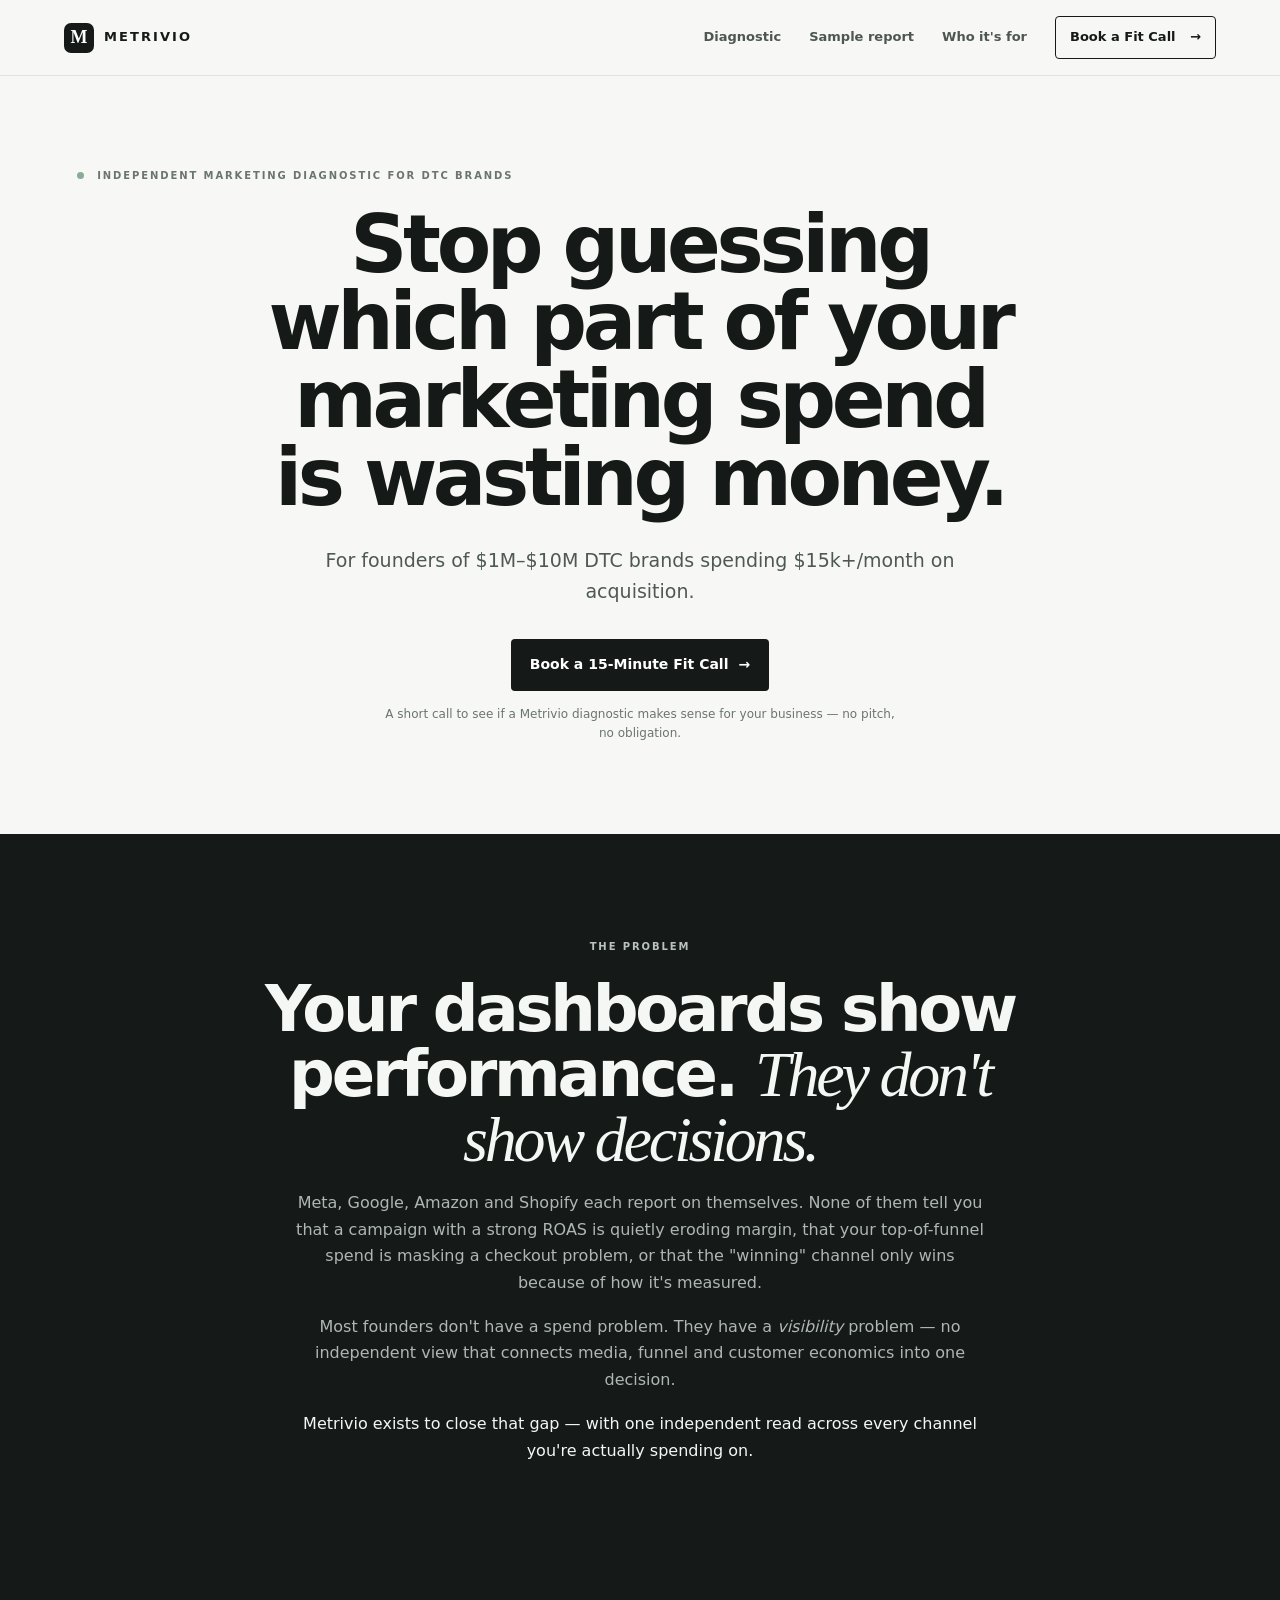
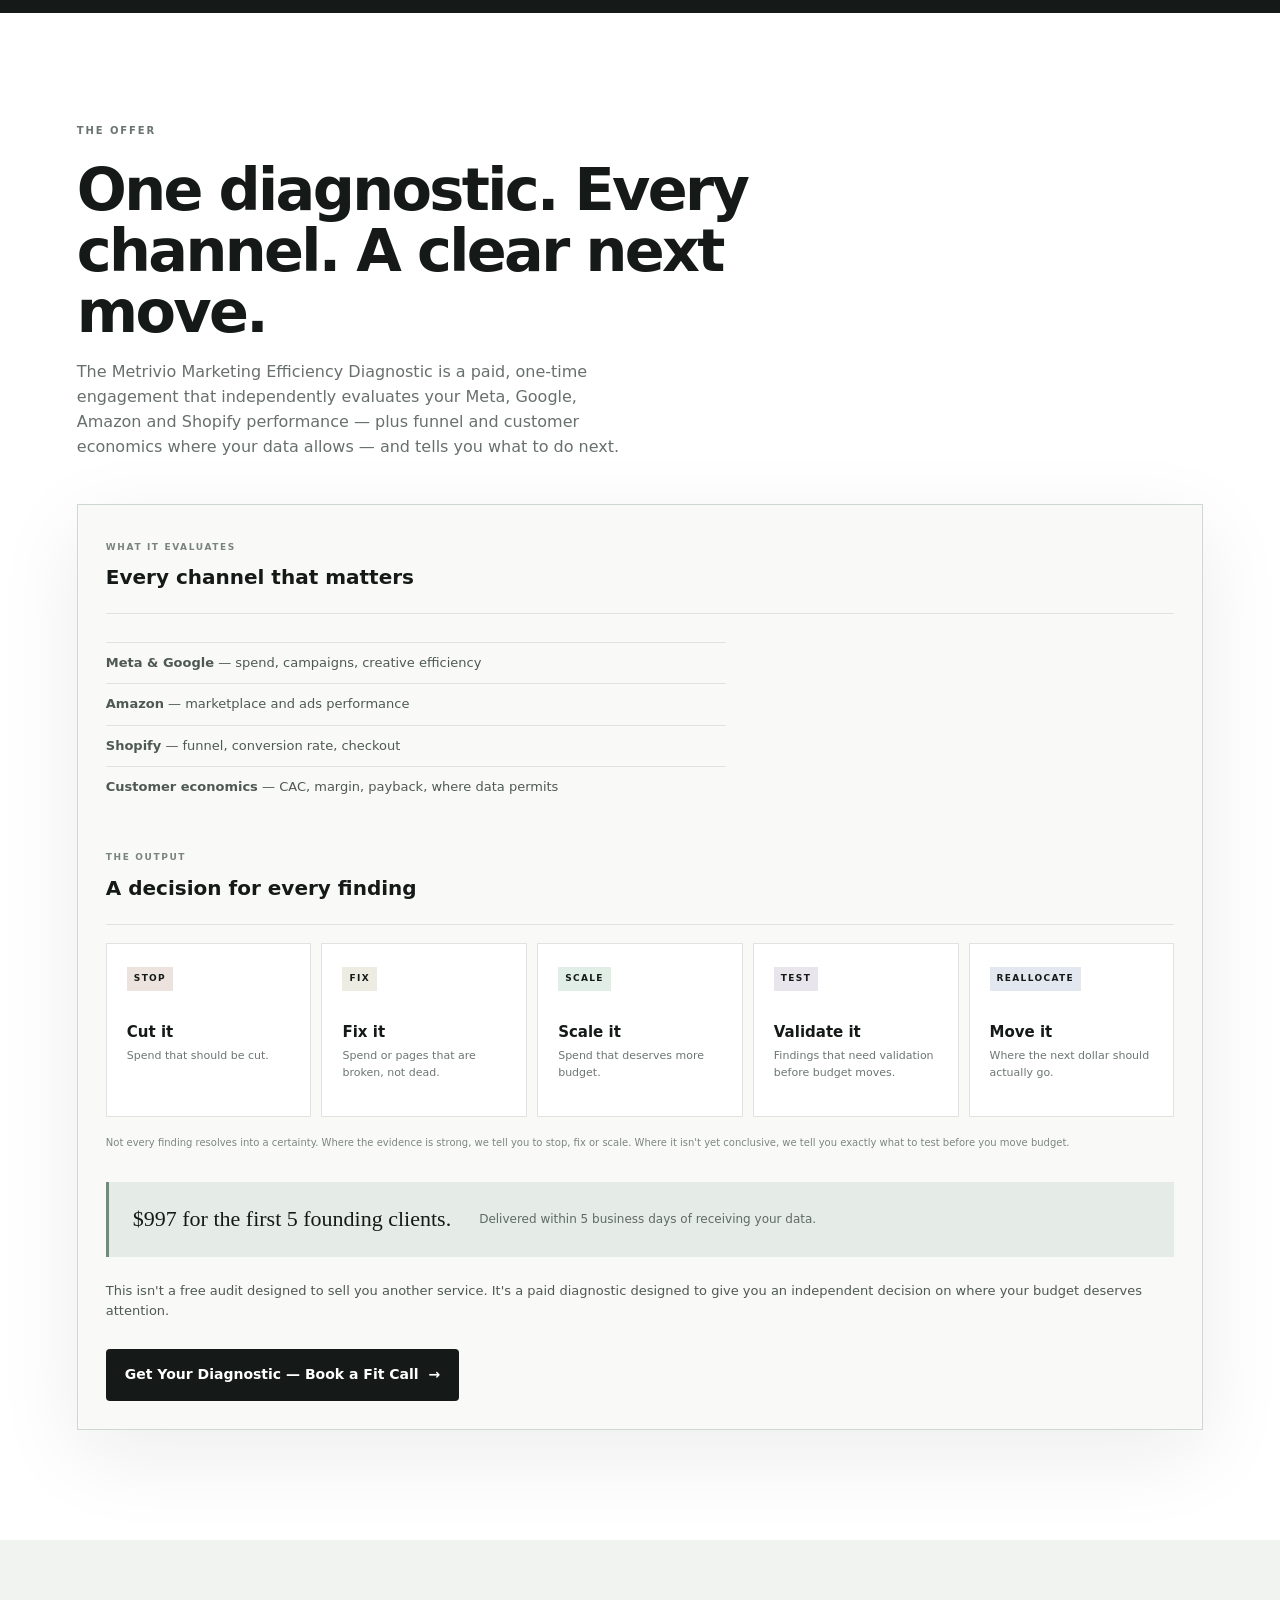
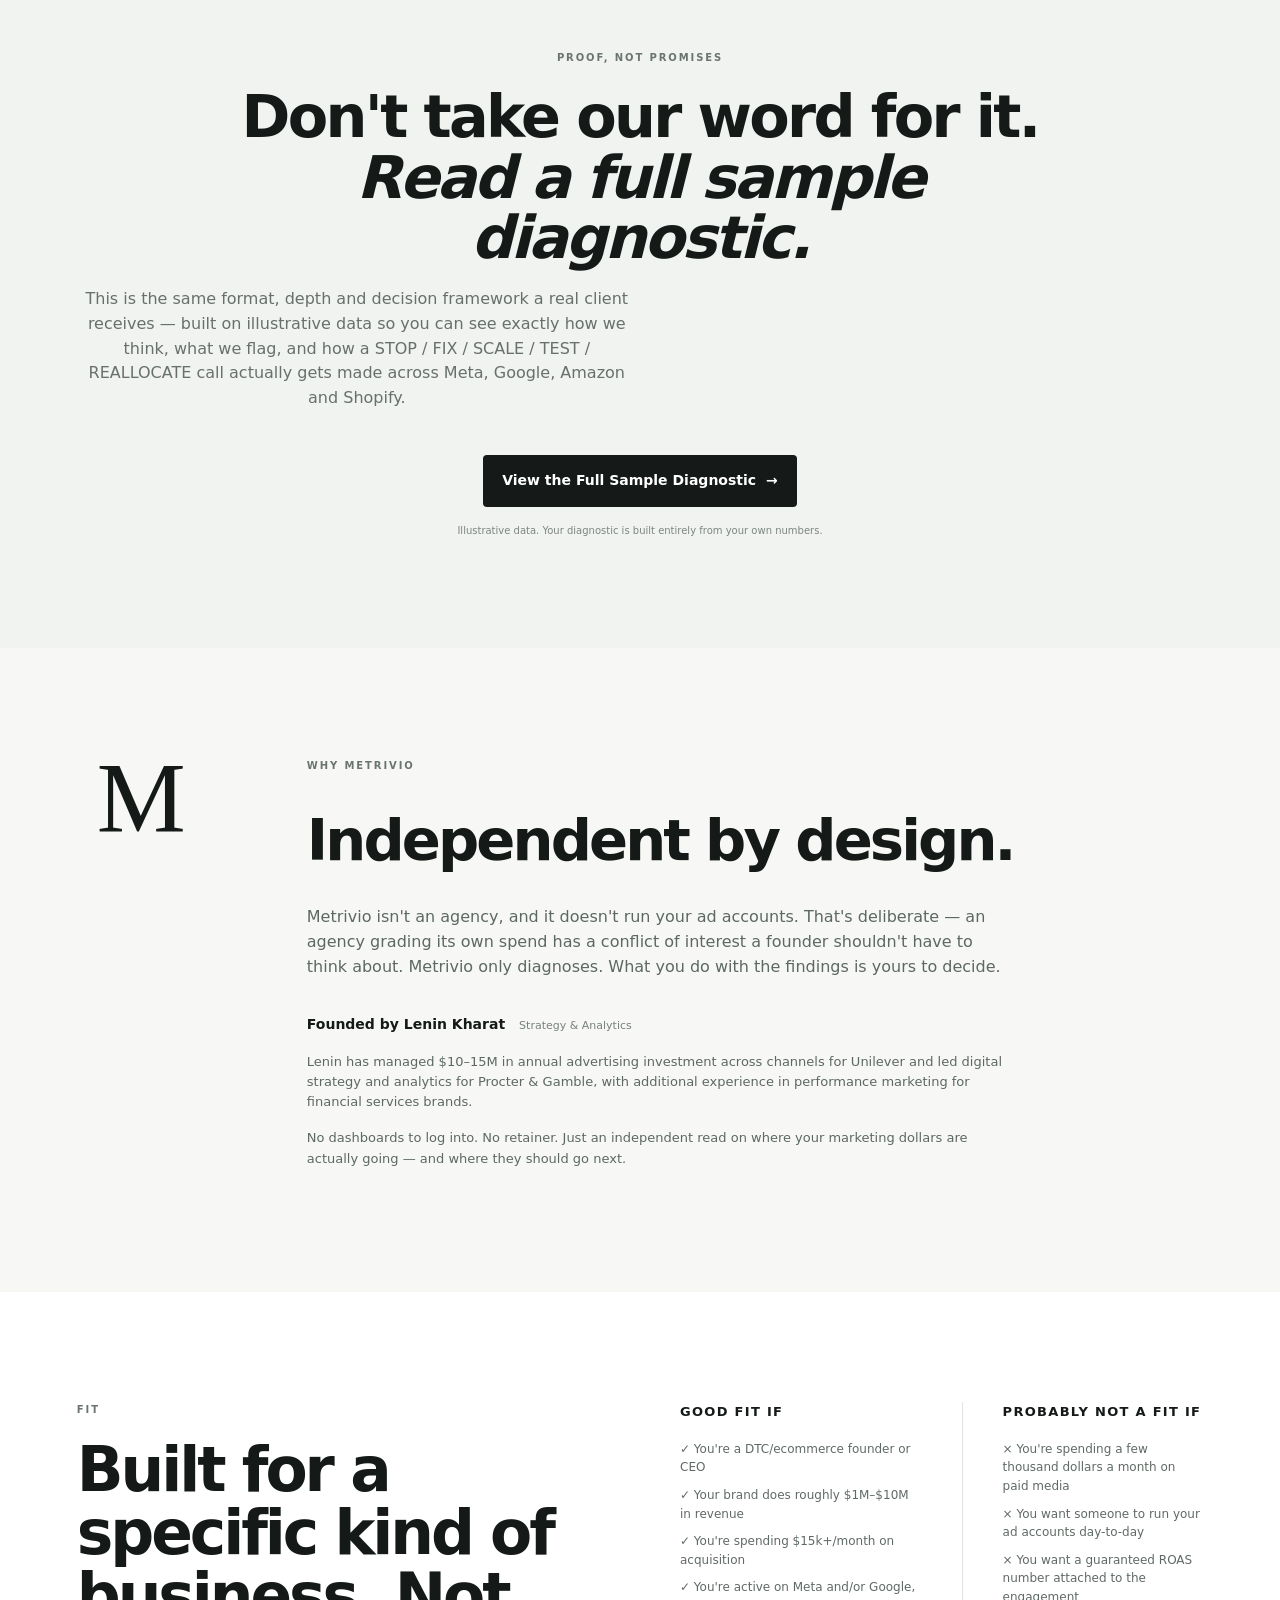
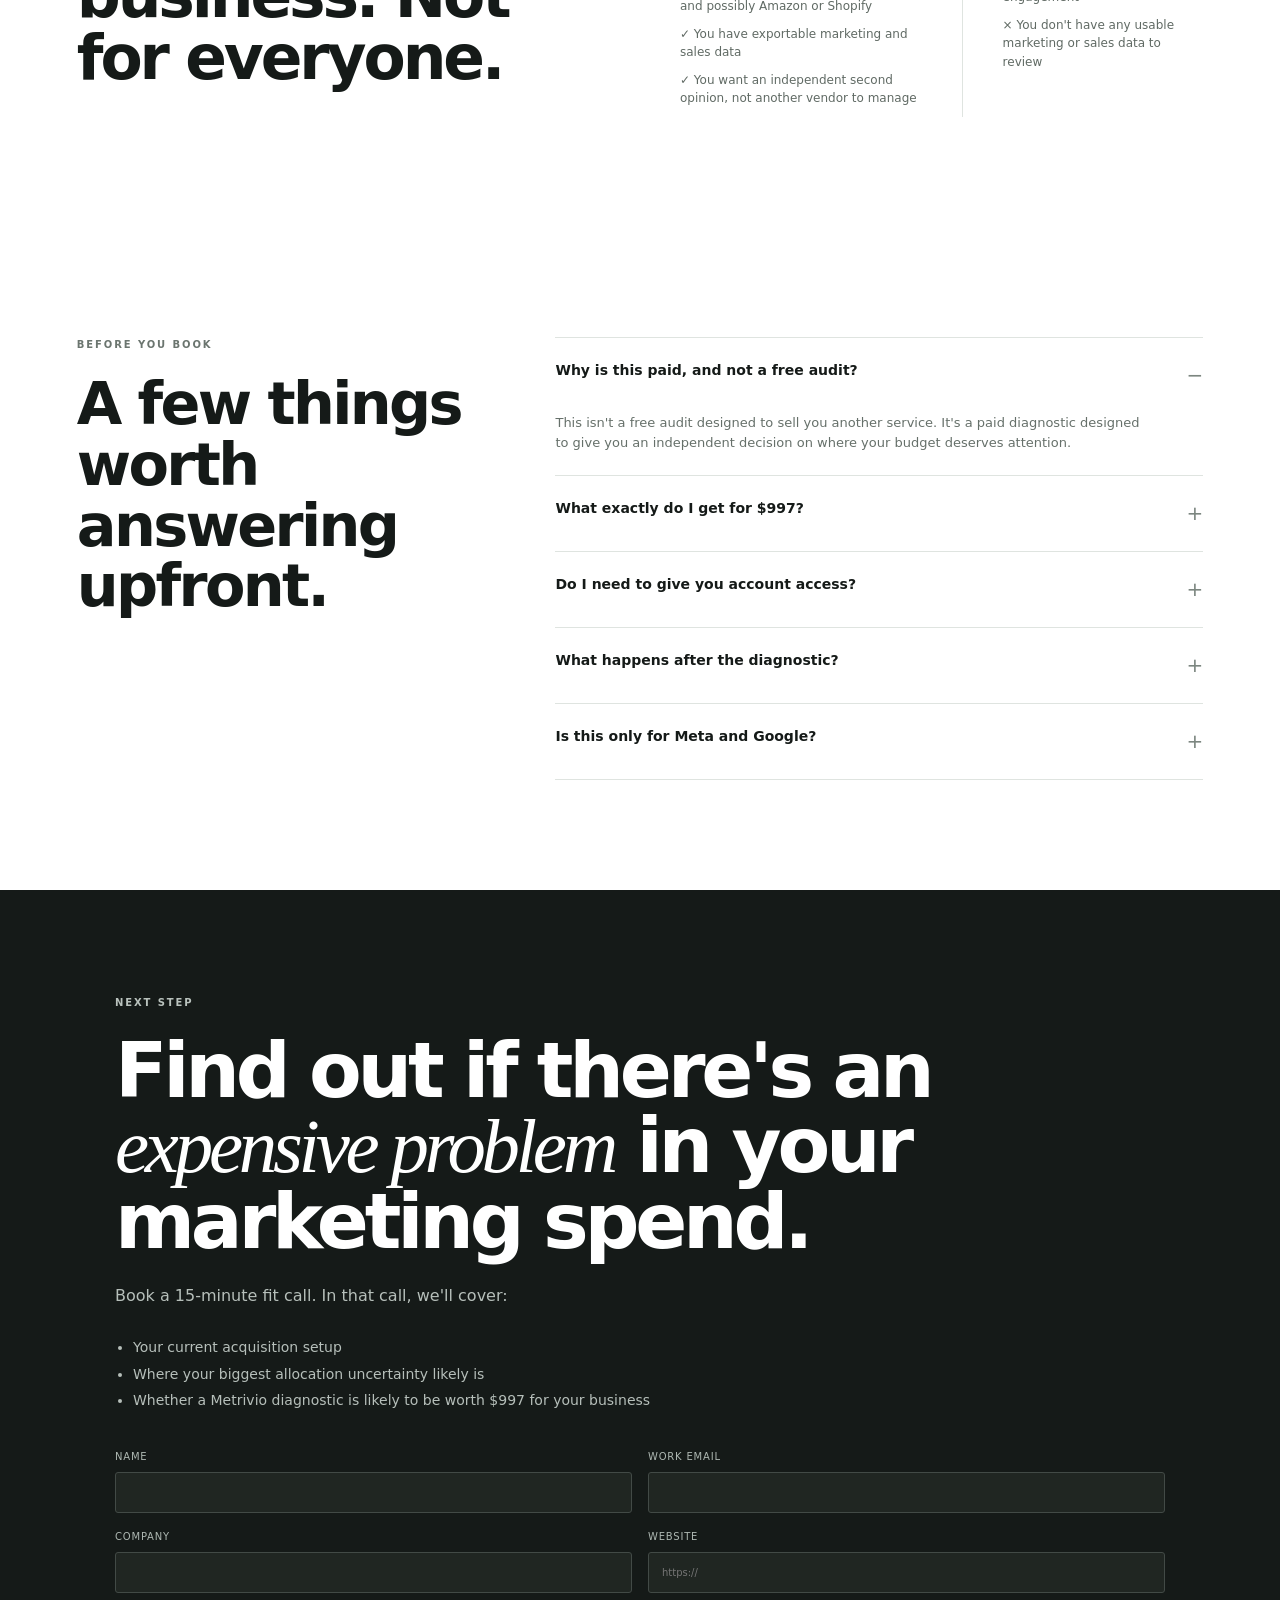
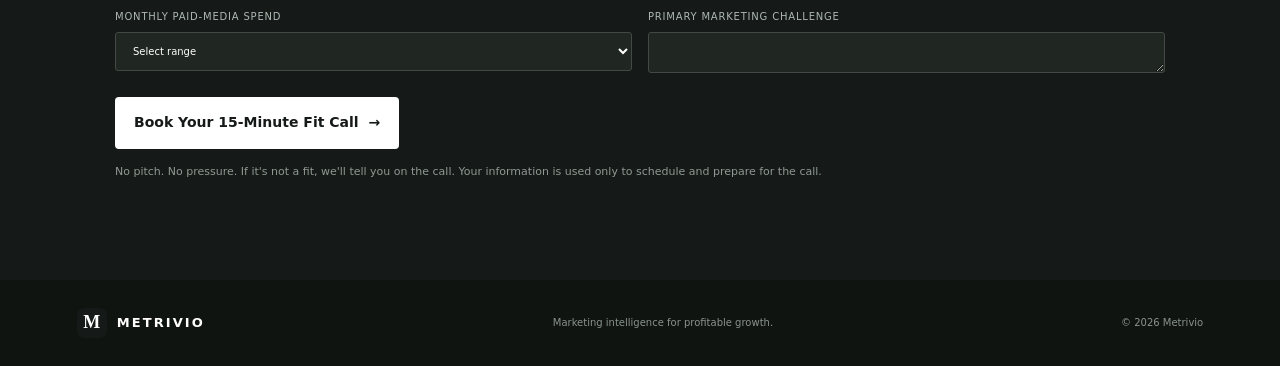
==== commit 3b0cd768: "Realign homepage around the Metrivio Marketing Efficiency Diagnostic offer Rebuild index.html into t" ====
--- a/index.html
+++ b/index.html
@@ -3,11 +3,11 @@
 <head>
   <meta charset="utf-8">
   <meta name="viewport" content="width=device-width, initial-scale=1">
-  <title>Metrivio — Marketing Intelligence for Profitable Growth</title>
-  <meta name="description" content="Independent marketing efficiency and growth analytics for DTC brands. Identify what to stop, fix, scale and test next.">
+  <title>Metrivio — Marketing Efficiency Diagnostic for DTC Brands</title>
+  <meta name="description" content="Find the marketing spend you should stop, fix and reallocate before you waste another $10k. An independent Meta, Google, Amazon and Shopify diagnostic for $1M–$10M DTC brands.">
   <meta name="robots" content="index,follow">
-  <meta property="og:title" content="Metrivio — Marketing Intelligence for Profitable Growth">
-  <meta property="og:description" content="Independent marketing efficiency and growth analytics for DTC brands.">
+  <meta property="og:title" content="Metrivio — Marketing Efficiency Diagnostic for DTC Brands">
+  <meta property="og:description" content="Find the marketing spend you should stop, fix and reallocate before you waste another $10k.">
   <meta property="og:type" content="website">
   <meta property="og:url" content="https://metrivio.co.in/">
   <link rel="canonical" href="https://metrivio.co.in/">
@@ -19,247 +19,167 @@
   <a class="brand" href="#" aria-label="Metrivio home"><span class="brand-mark">M</span><span>METRIVIO</span></a>
   <nav aria-label="Primary navigation">
     <a href="#diagnostic">Diagnostic</a>
-    <a href="#method">Method</a>
+    <a href="sample-report.html">Sample report</a>
     <a href="#fit">Who it's for</a>
-    <a class="nav-cta" href="#contact">Get your review <span>→</span></a>
+    <a class="nav-cta" href="#contact">Book a Fit Call <span>→</span></a>
   </nav>
 </header>
 
 <main>
 <section class="hero">
-  <div class="eyebrow"><span></span> INDEPENDENT MARKETING INTELLIGENCE</div>
-  <div class="hero-grid">
-    <div>
-      <h1>Stop guessing where your <em>marketing budget</em> is leaking.</h1>
-      <p class="hero-copy">Metrivio independently analyses your paid media, funnel and marketing economics to identify what to stop, what to fix, what to scale — and where your next marketing dollar should go.</p>
-      <div class="hero-actions">
-        <a class="button button-dark" href="#contact">Get a Free Marketing Efficiency Review <span>→</span></a>
-      </div>
-      <p class="trust"><span>Independent analysis</span><i>·</i><span>Evidence-led recommendations</span><i>·</i><span>No agency bias</span></p>
-      <p class="qualifier">For ambitious DTC brands spending <strong>$15k+ / month</strong> on acquisition.</p>
-    </div>
-    <div class="flow-card" aria-label="Marketing intelligence flow">
-      <div class="flow-label">WHAT WE LOOK AT</div>
-      <div class="flow">
-        <div class="flow-node"><b>01</b><strong>Media</strong><small>Spend · campaigns · creative</small></div>
-        <div class="flow-line"></div>
-        <div class="flow-node"><b>02</b><strong>Funnel</strong><small>CVR · AOV · checkout</small></div>
-        <div class="flow-line"></div>
-        <div class="flow-node"><b>03</b><strong>Economics</strong><small>CAC · margin · payback</small></div>
-        <div class="flow-line"></div>
-        <div class="flow-node accent"><b>04</b><strong>Growth</strong><small>Priorities · experiments</small></div>
-      </div>
-      <div class="flow-footer">Evidence before assumptions.</div>
-    </div>
+  <div class="eyebrow"><span></span> INDEPENDENT MARKETING DIAGNOSTIC FOR DTC BRANDS</div>
+  <div class="hero-solo">
+    <h1>Stop guessing which part of your marketing spend is wasting money.</h1>
+    <p class="hero-copy">For founders of $1M–$10M DTC brands spending $15k+/month on acquisition.</p>
+    <div class="hero-actions">
+      <a class="button button-dark" href="#contact">Book a 15-Minute Fit Call <span>→</span></a>
+    </div>
+    <p class="qualifier">A short call to see if a Metrivio diagnostic makes sense for your business — no pitch, no obligation.</p>
+  </div>
+</section>
+
+<section class="dark-section" id="problem">
+  <div class="section-intro centered">
+    <div class="eyebrow light">THE PROBLEM</div>
+    <h2>Your dashboards show performance. <em>They don't show decisions.</em></h2>
+    <p class="lede">Meta, Google, Amazon and Shopify each report on themselves. None of them tell you that a campaign with a strong ROAS is quietly eroding margin, that your top-of-funnel spend is masking a checkout problem, or that the "winning" channel only wins because of how it's measured.</p>
+    <p class="lede">Most founders don't have a spend problem. They have a <em>visibility</em> problem — no independent view that connects media, funnel and customer economics into one decision.</p>
+    <p class="lede lede-strong">Metrivio exists to close that gap — with one independent read across every channel you're actually spending on.</p>
   </div>
 </section>
 
 <section class="dashboard-section" id="diagnostic">
   <div class="section-intro">
-    <div class="eyebrow">THE OUTPUT</div>
-    <h2>See what a Metrivio diagnostic actually looks like.</h2>
-    <p>Not another dashboard. A decision-ready view of where investment deserves attention.</p>
-  </div>
+    <div class="eyebrow">THE OFFER</div>
+    <h2>One diagnostic. Every channel. A clear next move.</h2>
+    <p>The Metrivio Marketing Efficiency Diagnostic is a paid, one-time engagement that independently evaluates your Meta, Google, Amazon and Shopify performance — plus funnel and customer economics where your data allows — and tells you what to do next.</p>
+  </div>
+
   <div class="dashboard">
     <div class="dash-top">
-      <div><span class="dash-kicker">MARKETING EFFICIENCY DIAGNOSTIC</span><h3>Performance &amp; opportunity</h3></div>
-      <span class="fictional">ILLUSTRATIVE EXAMPLE — NOT CLIENT DATA</span>
-    </div>
-    <div class="dash-metrics">
-      <div><span>Overall Efficiency</span><strong>71<small>/100</small></strong><div class="meter"><i style="width:71%"></i></div></div>
-      <div><span>Potentially Inefficient Spend</span><strong>$18,400</strong><small>Requires investigation</small></div>
-      <div><span>Opportunity Identified</span><strong>$12,700</strong><small>Illustrative estimate</small></div>
-      <div><span>Recommended Reallocation</span><strong>$10,000</strong><small>Illustrative estimate</small></div>
+      <div><span class="dash-kicker">WHAT IT EVALUATES</span><h3>Every channel that matters</h3></div>
+    </div>
+    <ul class="eval-list">
+      <li><strong>Meta &amp; Google</strong> — spend, campaigns, creative efficiency</li>
+      <li><strong>Amazon</strong> — marketplace and ads performance</li>
+      <li><strong>Shopify</strong> — funnel, conversion rate, checkout</li>
+      <li><strong>Customer economics</strong> — CAC, margin, payback, where data permits</li>
+    </ul>
+
+    <div class="dash-top" style="margin-top:36px;">
+      <div><span class="dash-kicker">THE OUTPUT</span><h3>A decision for every finding</h3></div>
     </div>
     <div class="decision-grid">
-      <div class="decision stop"><span class="tag">STOP</span><b>Campaign X</b><p>Low conversion efficiency</p><small>Confidence: <strong>HIGH</strong></small></div>
-      <div class="decision fix"><span class="tag">FIX</span><b>Landing Page</b><p>Ad-to-page message mismatch</p><small>Confidence: <strong>MEDIUM</strong></small></div>
-      <div class="decision scale"><span class="tag">SCALE</span><b>Campaign Y</b><p>Strong marginal efficiency</p><small>Confidence: <strong>HIGH</strong></small></div>
-      <div class="decision test"><span class="tag">TEST</span><b>3 new creative angles</b><p>Expand learning agenda</p><small>Confidence: <strong>MEDIUM</strong></small></div>
-    </div>
-   </div>
-
-<div style="margin-top:24px;">
-  <a href="sample-report.html"
-     style="display:inline-block;
-            padding:11px 16px;
-            border:1px solid #111;
-            border-radius:7px;
-            background:#111;
-            color:#fff;
-            font-size:12px;
-            font-weight:650;
-            text-decoration:none;">
-    See the full sample diagnostic →
-  </a>
-</div>
-
-<p class="dash-note">Illustrative methodology and representative data. Actual recommendations require access to the relevant marketing data.</p>
-
-</section>
-    <p class="dash-note">Illustrative methodology and representative data. Actual recommendations require access to the relevant marketing data.</p>
-  </div>
-</section>
-
-<section class="dark-section">
-  <div class="problem-grid">
-    <div><div class="eyebrow light">THE PROBLEM</div><h2>Your dashboard tells you what happened. <em>Metrivio helps you decide what to do next.</em></h2></div>
-    <div class="problem-cards">
-      <article><span>01</span><h3>Find the waste</h3><p>Identify spend, campaigns, audiences, creatives and funnel stages that deserve investigation.</p></article>
-      <article><span>02</span><h3>Find the why</h3><p>Separate media problems from creative, funnel, measurement and economic problems.</p></article>
-      <article><span>03</span><h3>Find the next move</h3><p>Prioritize what to stop, fix, scale and test based on impact, confidence and effort.</p></article>
-    </div>
-  </div>
-</section>
-
-<section class="method" id="method">
+      <div class="decision stop"><span class="tag">STOP</span><b>Cut it</b><p>Spend that should be cut.</p></div>
+      <div class="decision fix"><span class="tag">FIX</span><b>Fix it</b><p>Spend or pages that are broken, not dead.</p></div>
+      <div class="decision scale"><span class="tag">SCALE</span><b>Scale it</b><p>Spend that deserves more budget.</p></div>
+      <div class="decision test"><span class="tag">TEST</span><b>Validate it</b><p>Findings that need validation before budget moves.</p></div>
+      <div class="decision reallocate"><span class="tag">REALLOCATE</span><b>Move it</b><p>Where the next dollar should actually go.</p></div>
+    </div>
+    <p class="dash-note">Not every finding resolves into a certainty. Where the evidence is strong, we tell you to stop, fix or scale. Where it isn't yet conclusive, we tell you exactly what to test before you move budget.</p>
+
+    <div class="principle" style="margin-top:32px;">
+      <strong>$997 for the first 5 founding clients.</strong>
+      <span>Delivered within 5 business days of receiving your data.</span>
+    </div>
+
+    <p class="dash-note" style="margin-top:24px;font-size:13px;color:#4f5954;">This isn't a free audit designed to sell you another service. It's a paid diagnostic designed to give you an independent decision on where your budget deserves attention.</p>
+
+    <div style="margin-top:28px;">
+      <a class="button button-dark" href="#contact">Get Your Diagnostic — Book a Fit Call <span>→</span></a>
+    </div>
+  </div>
+</section>
+
+<section class="method" id="sample-report">
   <div class="section-intro centered">
-    <div class="eyebrow">THE METHOD</div>
-    <h2>From marketing data to decisions.</h2>
-  </div>
-  <div class="steps">
-    <article><span>01</span><h3>Diagnose</h3><p>Analyse paid media, funnel and customer economics.</p></article>
-    <article><span>02</span><h3>Challenge</h3><p>Test apparent problems against alternative explanations.</p></article>
-    <article><span>03</span><h3>Quantify</h3><p>Connect performance to CAC, AOV, margin, LTV and payback where data allows.</p></article>
-    <article><span>04</span><h3>Prioritize</h3><p>Rank opportunities by likely impact, confidence and effort.</p></article>
-    <article><span>05</span><h3>Measure</h3><p>Define how every recommendation should be tested and evaluated.</p></article>
-  </div>
-  <div class="principle"><strong>Confirmed finding ≠ hypothesis.</strong><span>We distinguish what the data proves from what the data suggests should be tested.</span></div>
-</section>
-
-<section class="analyse">
-  <div class="section-intro">
-    <div class="eyebrow">THE FULL PICTURE</div>
-    <h2>Marketing performance doesn't live in one dashboard.</h2>
-  </div>
-  <div class="analysis-grid">
-    <article><span class="analysis-no">01</span><h3>Media</h3><div>Meta</div><div>Google</div><div>TikTok</div><div>Campaigns</div><div>Audiences</div><div>Creatives</div></article>
-    <article><span class="analysis-no">02</span><h3>Funnel</h3><div>Traffic</div><div>Landing pages</div><div>CVR</div><div>AOV</div><div>Checkout</div></article>
-    <article><span class="analysis-no">03</span><h3>Economics</h3><div>CAC</div><div>LTV</div><div>Contribution margin</div><div>Payback</div></article>
-    <article><span class="analysis-no">04</span><h3>Growth</h3><div>Creative testing</div><div>Offers</div><div>Experiments</div><div>Budget allocation</div></article>
-  </div>
-  <p class="closing-line">Because the campaign with the highest ROAS isn't always the campaign that creates the most incremental profit.</p>
-</section>
-
-<section class="progression">
-  <div class="section-intro centered">
-    <div class="eyebrow">WHAT MATTERS</div>
-    <h2>We don't optimize for pretty dashboards.<br><em>We optimize for profitable decisions.</em></h2>
-  </div>
-  <div class="metric-path">
-    <span>ROAS</span><i>↓</i><span>CAC</span><i>↓</i><span>Contribution Margin</span><i>↓</i><span>Marginal Efficiency</span><i>↓</i><strong>Incremental Growth</strong>
-  </div>
-  <p class="center-copy">Historical performance tells you what happened. Better investment decisions require understanding what happens next.</p>
-</section>
-
-<section class="deliverables">
-  <div class="section-intro"><div class="eyebrow">THE DELIVERABLE</div><h2>A decision-ready growth diagnostic.</h2></div>
-  <div class="deliverable-grid">
-    <article><span>01</span><h3>Efficiency map</h3><p>Where marketing investment is working, deteriorating or worth investigating.</p></article>
-    <article><span>02</span><h3>Opportunity map</h3><p>The highest-value opportunities, ranked by impact and confidence.</p></article>
-    <article><span>03</span><h3>Budget allocation</h3><p>Where we'd investigate putting the next marketing dollar.</p></article>
-    <article><span>04</span><h3>30-day action plan</h3><p>A prioritized STOP / FIX / SCALE / TEST roadmap.</p></article>
-  </div>
-  <div class="no-fluff"><strong>No 50-page report.</strong> No vanity metrics. Just priorities.</div>
-</section>
-
-<section class="example">
-  <div class="example-head"><div class="eyebrow">ANALYTICAL THINKING</div><h2>What a recommendation looks like.</h2><span class="fictional">ILLUSTRATIVE EXAMPLE — NOT CLIENT DATA</span></div>
-  <div class="example-table">
-    <div><b>Observation</b><p>Prospecting campaign has rising spend while conversion efficiency declines.</p></div>
-    <div><b>Evidence</b><p>CPA increased while click-through rate remained relatively stable.</p></div>
-    <div><b>Hypothesis</b><p>The issue may be occurring further down the funnel rather than at the ad level.</p></div>
-    <div><b>Action</b><p>Investigate landing-page CVR, offer alignment and audience quality before cutting the campaign.</p></div>
-    <div><b>Measurement</b><p>Compare conversion rate, contribution CAC and incremental performance after the intervention.</p></div>
+    <div class="eyebrow">PROOF, NOT PROMISES</div>
+    <h2>Don't take our word for it. <em>Read a full sample diagnostic.</em></h2>
+    <p>This is the same format, depth and decision framework a real client receives — built on illustrative data so you can see exactly how we think, what we flag, and how a STOP / FIX / SCALE / TEST / REALLOCATE call actually gets made across Meta, Google, Amazon and Shopify.</p>
+  </div>
+  <div class="centered" style="margin-top:8px;">
+    <a class="button button-dark" href="sample-report.html">View the Full Sample Diagnostic <span>→</span></a>
+    <p class="dash-note" style="margin-top:16px;">Illustrative data. Your diagnostic is built entirely from your own numbers.</p>
+  </div>
+</section>
+
+<section class="about">
+  <div class="about-mark">M</div>
+  <div>
+    <div class="eyebrow">WHY METRIVIO</div>
+    <h2>Independent by design.</h2>
+    <p>
+      Metrivio isn't an agency, and it doesn't run your ad accounts. That's deliberate —
+      an agency grading its own spend has a conflict of interest a founder shouldn't have
+      to think about. Metrivio only diagnoses. What you do with the findings is yours to decide.
+    </p>
+
+    <div class="founder">
+      <strong>Founded by Lenin Kharat</strong>
+      <span>Strategy &amp; Analytics</span>
+    </div>
+
+    <p class="founder-note">
+      Lenin has managed $10–15M in annual advertising investment across channels for
+      Unilever and led digital strategy and analytics for Procter &amp; Gamble, with
+      additional experience in performance marketing for financial services brands.
+    </p>
+
+    <p class="founder-note">
+      No dashboards to log into. No retainer. Just an independent read on where your
+      marketing dollars are actually going — and where they should go next.
+    </p>
   </div>
 </section>
 
 <section class="fit" id="fit">
     <div>
-        <div class="eyebrow">WHO IT'S FOR</div>
-        <h2>Built for brands where marketing spend actually matters.</h2>
+        <div class="eyebrow">FIT</div>
+        <h2>Built for a specific kind of business. Not for everyone.</h2>
     </div>
 
     <div class="fit-columns">
         <div>
-            <h3>Ideal fit</h3>
-            <p>✓ DTC / ecommerce</p>
-            <p>✓ $15k+ monthly acquisition spend</p>
-            <p>✓ Meta and/or Google</p>
-            <p>✓ Growth-stage business</p>
-            <p>✓ Existing marketing data</p>
-            <p>✓ Founder, CMO or growth team seeking an independent view</p>
+            <h3>Good fit if</h3>
+            <p>✓ You're a DTC/ecommerce founder or CEO</p>
+            <p>✓ Your brand does roughly $1M–$10M in revenue</p>
+            <p>✓ You're spending $15k+/month on acquisition</p>
+            <p>✓ You're active on Meta and/or Google, and possibly Amazon or Shopify</p>
+            <p>✓ You have exportable marketing and sales data</p>
+            <p>✓ You want an independent second opinion, not another vendor to manage</p>
         </div>
 
         <div class="not-fit">
             <h3>Probably not a fit if</h3>
-            <p>× You're spending only a few thousand dollars a month on paid media</p>
-            <p>× You only want someone to manage your Meta account</p>
-            <p>× You want guaranteed ROAS</p>
-            <p>× You don't have usable marketing data</p>
+            <p>× You're spending a few thousand dollars a month on paid media</p>
+            <p>× You want someone to run your ad accounts day-to-day</p>
+            <p>× You want a guaranteed ROAS number attached to the engagement</p>
+            <p>× You don't have any usable marketing or sales data to review</p>
         </div>
     </div>
 </section>
-<section class="about">
-  <div class="about-mark">M</div>
-  <div><div class="eyebrow">ABOUT METRIVIO</div><h2>Independent by design.</h2><p><p><p>
-    Metrivio is an independent marketing strategy and analytics practice
-    focused on helping growth-stage businesses make better decisions about
-    where their marketing investment goes.
-</p>
-
-<div class="founder">
-    <strong>Founded by Lenin Kharat</strong>
-    <span>Strategy &amp; Analytics</span>
-</div>
-
-<p class="founder-note">
-    Lenin has 6 years of experience across performance marketing, brand media
-    and marketing analytics. He has managed $10–15M in
-    annual advertising investment across channels for Unilever, while managing
-    digital strategy and analytics for Procter &amp; Gamble.
-</p>
-
-<p class="founder-note">
-    His experience also spans financial services, where he has worked on
-    performance marketing for private banking businesses, helping drive
-    acquisition across savings accounts, credit cards and demat accounts.
-</p>
-
-<p class="founder-note">
-    Metrivio was built around a simple idea: businesses should have access to
-    an independent, evidence-led view of their marketing performance before
-    deciding where to put their next marketing investment.
-</p></section>
-
-<section class="process">
-  <div class="section-intro centered"><div class="eyebrow">THE START</div><h2>Simple to start.</h2></div>
-  <div class="process-grid">
-    <article><span>01</span><b>15-minute review</b><p>We understand your acquisition setup and identify the first areas we'd investigate.</p></article>
-    <article><span>02</span><b>Data review</b><p>Where relevant, we analyse your paid-media, funnel and business data.</p></article>
-    <article><span>03</span><b>Diagnostic</b><p>We identify confirmed issues, hypotheses and opportunities.</p></article>
-    <article><span>04</span><b>Action plan</b><p>You receive clear priorities for what to stop, fix, scale and test.</p></article>
-  </div>
-</section>
-
-<section class="faq">
-  <div class="section-intro"><div class="eyebrow">FAQ</div><h2>Questions worth answering.</h2></div>
+
+<section class="faq" id="faq">
+  <div class="section-intro"><div class="eyebrow">BEFORE YOU BOOK</div><h2>A few things worth answering upfront.</h2></div>
   <div class="faq-list">
-    <details open><summary>What platforms can Metrivio analyse?</summary><p>Meta, Google and other channels where sufficient data is available.</p></details>
-    <details><summary>Do you manage our ad accounts?</summary><p>No. Metrivio's initial role is independent analysis and decision support.</p></details>
-    <details><summary>Do we need to give you access to our accounts?</summary><p>Not necessarily. Where possible, relevant exports can be used.</p></details>
-    <details><summary>Do you guarantee ROAS improvements?</summary><p>No. Recommendations are evidence-led and designed to be tested rather than guaranteed.</p></details>
-    <details><summary>How long does a diagnostic take?</summary><p>Typically 48–72 hours once the required data is available.</p></details>
-    <details><summary>Who is this for?</summary><p>Growth-stage DTC/ecommerce businesses where marketing efficiency materially affects profitability.</p></details>
+    <details open><summary>Why is this paid, and not a free audit?</summary><p>This isn't a free audit designed to sell you another service. It's a paid diagnostic designed to give you an independent decision on where your budget deserves attention.</p></details>
+    <details><summary>What exactly do I get for $997?</summary><p>A full Marketing Efficiency Diagnostic across the channels relevant to your business — Meta, Google, Amazon and Shopify where applicable — with findings classified as STOP, FIX, SCALE, TEST or REALLOCATE, delivered within 5 business days of receiving your data. Where a finding needs validation rather than an immediate call, we'll tell you that too.</p></details>
+    <details><summary>Do I need to give you account access?</summary><p>Not necessarily. In most cases, standard exports and reporting access are enough. We'll confirm exactly what's needed on the fit call.</p></details>
+    <details><summary>What happens after the diagnostic?</summary><p>You get the findings and a prioritized action plan. If you want help executing, there's an optional 14-day implementation engagement — but there's no obligation to take it.</p></details>
+    <details><summary>Is this only for Meta and Google?</summary><p>No. The diagnostic covers Meta, Google, Amazon and Shopify, and connects them to funnel and customer-economics data where it's available.</p></details>
   </div>
 </section>
 
 <section class="cta-section" id="contact">
   <div class="cta-inner">
- <div class="eyebrow light">FREE INITIAL REVIEW</div>
-<h2>Want to know where your <em>marketing budget</em> deserves attention?</h2>
-<p>Get a free 15-minute Marketing Efficiency Review. We'll look at your acquisition setup and identify 1–3 areas we'd investigate first.</p>
-<p><strong>You'll leave with:</strong> the biggest potential efficiency issue we'd investigate, the data we'd need to validate it, and the first action we'd consider taking.</p>
+ <div class="eyebrow light">NEXT STEP</div>
+<h2>Find out if there's an <em>expensive problem</em> in your marketing spend.</h2>
+<p>Book a 15-minute fit call. In that call, we'll cover:</p>
+<ul class="cta-list">
+  <li>Your current acquisition setup</li>
+  <li>Where your biggest allocation uncertainty likely is</li>
+  <li>Whether a Metrivio diagnostic is likely to be worth $997 for your business</li>
+</ul>
     <form id="leadForm" action="https://api.web3forms.com/submit" method="POST" novalidate>
       <input type="hidden" name="access_key" value="3d45d026-1681-4e6f-a379-338136689426">
 
@@ -271,16 +191,16 @@
         <label>Monthly paid-media spend<select name="spend" required><option value="">Select range</option><option>$15k–$30k</option><option>$30k–$75k</option><option>$75k–$150k</option><option>$150k–$300k</option><option>$300k+</option></select></label>
         <label>Primary marketing challenge<textarea name="challenge" rows="1" required></textarea></label>
       </div>
-      <button class="button button-light" type="submit">Request My Review <span>→</span></button>
-    <p class="form-note">No commitment. No sales deck. Just an independent second opinion. Your information is used only to evaluate your review request.</p>
+      <button class="button button-light" type="submit">Book Your 15-Minute Fit Call <span>→</span></button>
+    <p class="form-note">No pitch. No pressure. If it's not a fit, we'll tell you on the call. Your information is used only to schedule and prepare for the call.</p>
     </form>
-  <div id="success" class="success" hidden><strong>Thanks — your review request has been received.</strong><span>We'll review the information you've shared and get back to you shortly.</span></div>
+  <div id="success" class="success" hidden><strong>Thanks — your fit-call request has been received.</strong><span>We'll review the information you've shared and get back to you shortly to schedule your call.</span></div>
   </div>
 </section>
 </main>
 
 <footer><a class="brand" href="#"><span class="brand-mark">M</span><span>METRIVIO</span></a><span>Marketing intelligence for profitable growth.</span><span>© 2026 Metrivio</span></footer>
-<a class="sticky-cta" href="#contact">Get your free review <span>→</span></a>
+<a class="sticky-cta" href="#contact">Book a 15-Minute Fit Call <span>→</span></a>
 <script src="script.js"></script>
 </body>
 </html>
--- a/style.css
+++ b/style.css
@@ -414,3 +414,88 @@
         border-bottom: 0;
     }
 }
+
+
+/* =========================================
+   HOMEPAGE — OFFER-ALIGNED SECTIONS
+   ========================================= */
+
+.hero-solo {
+    max-width: 780px;
+    margin: 0 auto;
+    text-align: center;
+}
+
+.hero-solo .hero-copy {
+    margin-left: auto;
+    margin-right: auto;
+}
+
+.hero-solo .hero-actions {
+    display: flex;
+    justify-content: center;
+}
+
+.hero-solo .qualifier {
+    max-width: 520px;
+    margin: 14px auto 0;
+}
+
+.dark-section .lede {
+    color: #aeb7b2;
+    font-size: 16px;
+    line-height: 1.65;
+    max-width: 700px;
+    margin: 18px auto 0;
+}
+
+.dark-section .lede-strong {
+    color: #f5f7f4;
+}
+
+.eval-list {
+    max-width: 620px;
+    margin: 28px 0 0;
+    padding: 0;
+    list-style: none;
+}
+
+.eval-list li {
+    font-size: 13px;
+    color: #4f5954;
+    padding: 10px 0;
+    border-top: 1px solid var(--line);
+}
+
+.decision-grid {
+    grid-template-columns: repeat(5, 1fr) !important;
+}
+
+.decision.reallocate .tag {
+    background: #e3e8f0;
+}
+
+.cta-list {
+    max-width: 560px;
+    margin: 18px 0 0;
+    padding: 0 0 0 18px;
+    color: #b6bfba;
+    font-size: 14px;
+    line-height: 1.9;
+}
+
+@media (max-width: 900px) {
+    .decision-grid {
+        grid-template-columns: 1fr 1fr !important;
+    }
+
+    .decision-grid .decision:last-child {
+        grid-column: 1 / -1;
+    }
+}
+
+@media (max-width: 560px) {
+    .decision-grid {
+        grid-template-columns: 1fr !important;
+    }
+}
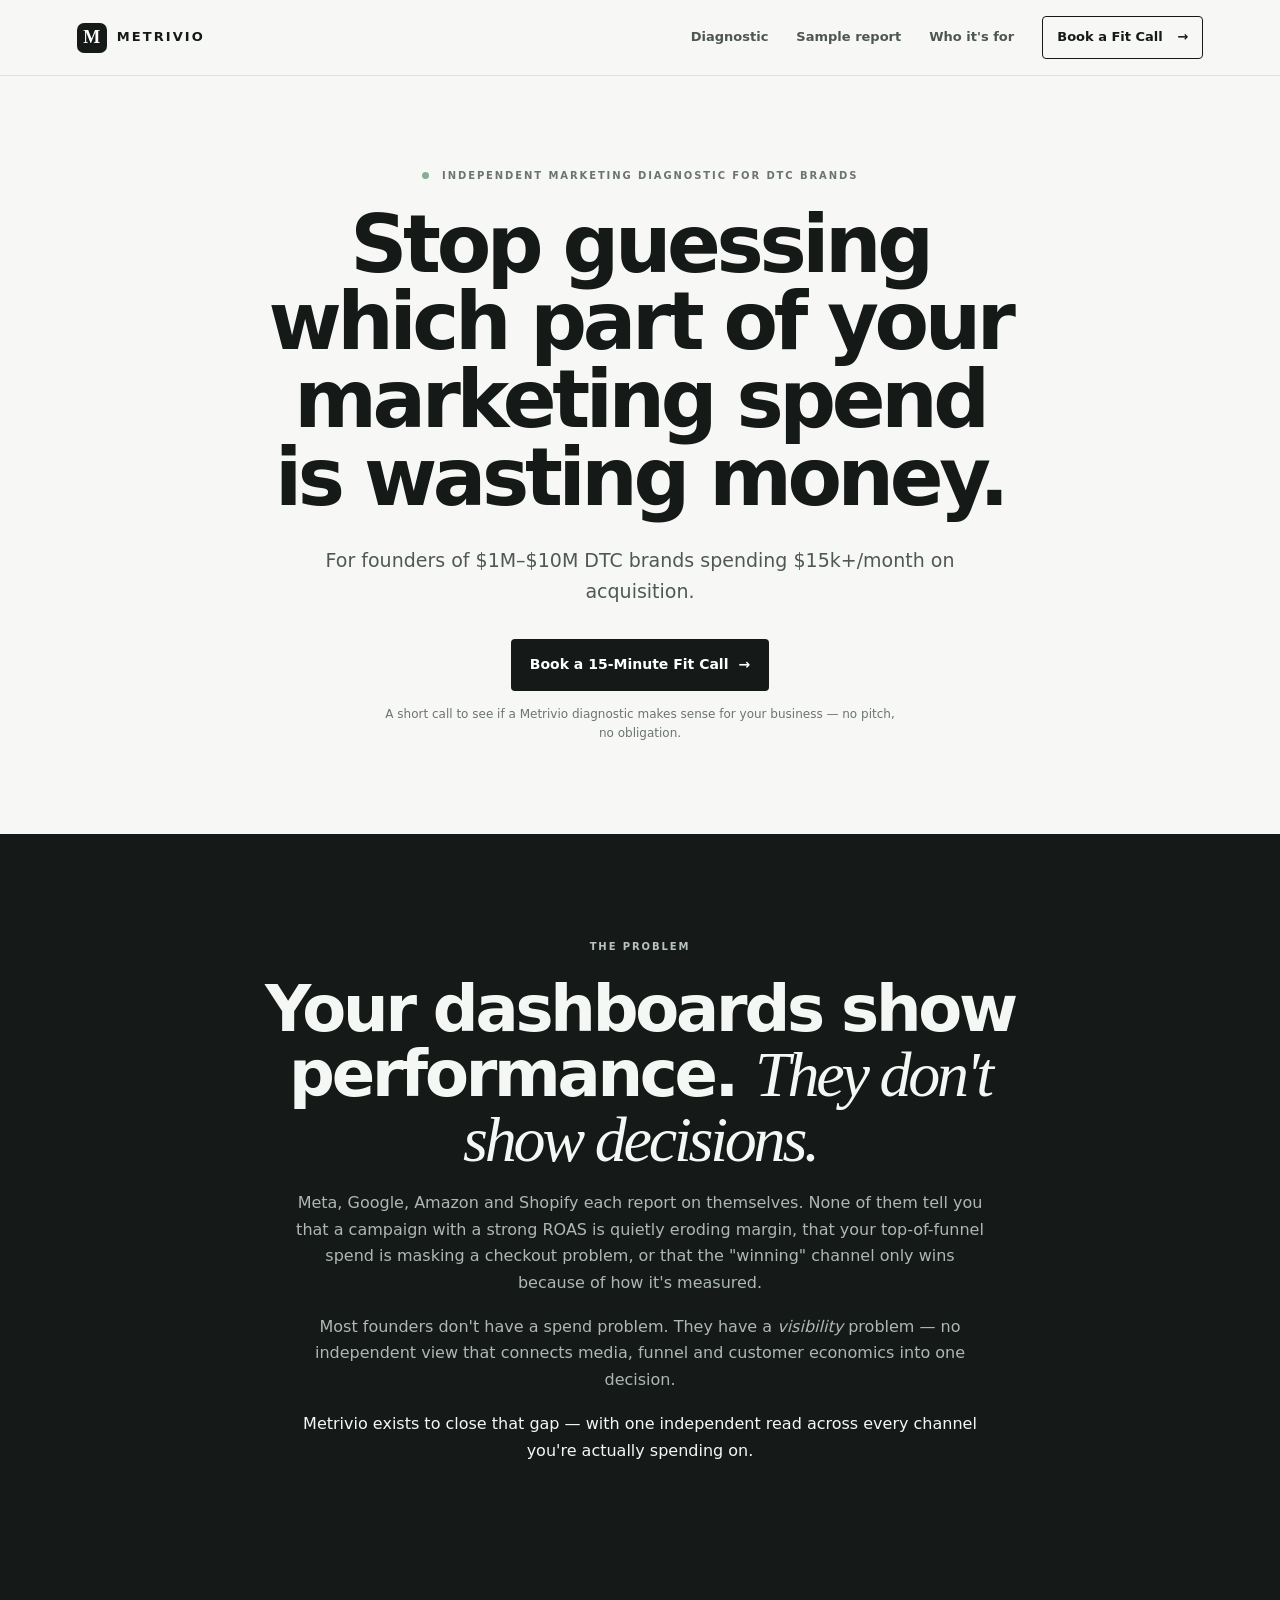
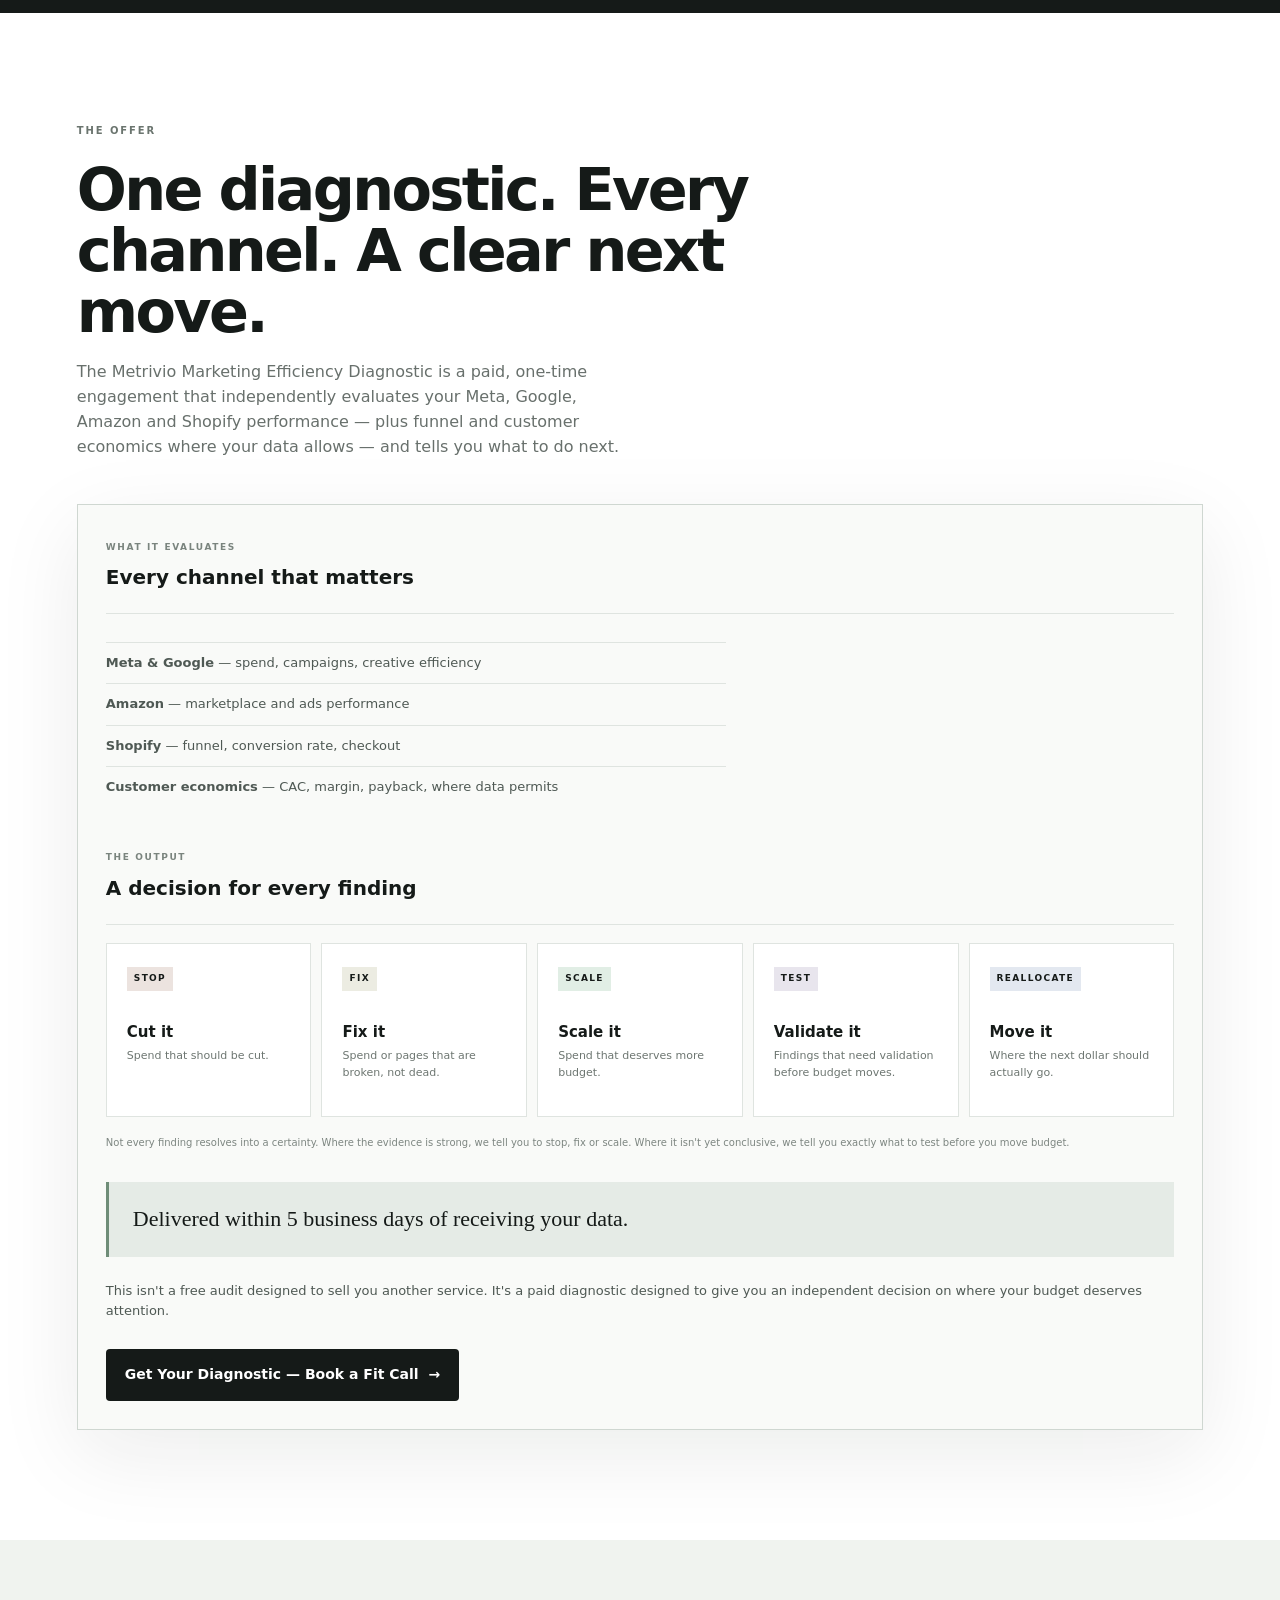
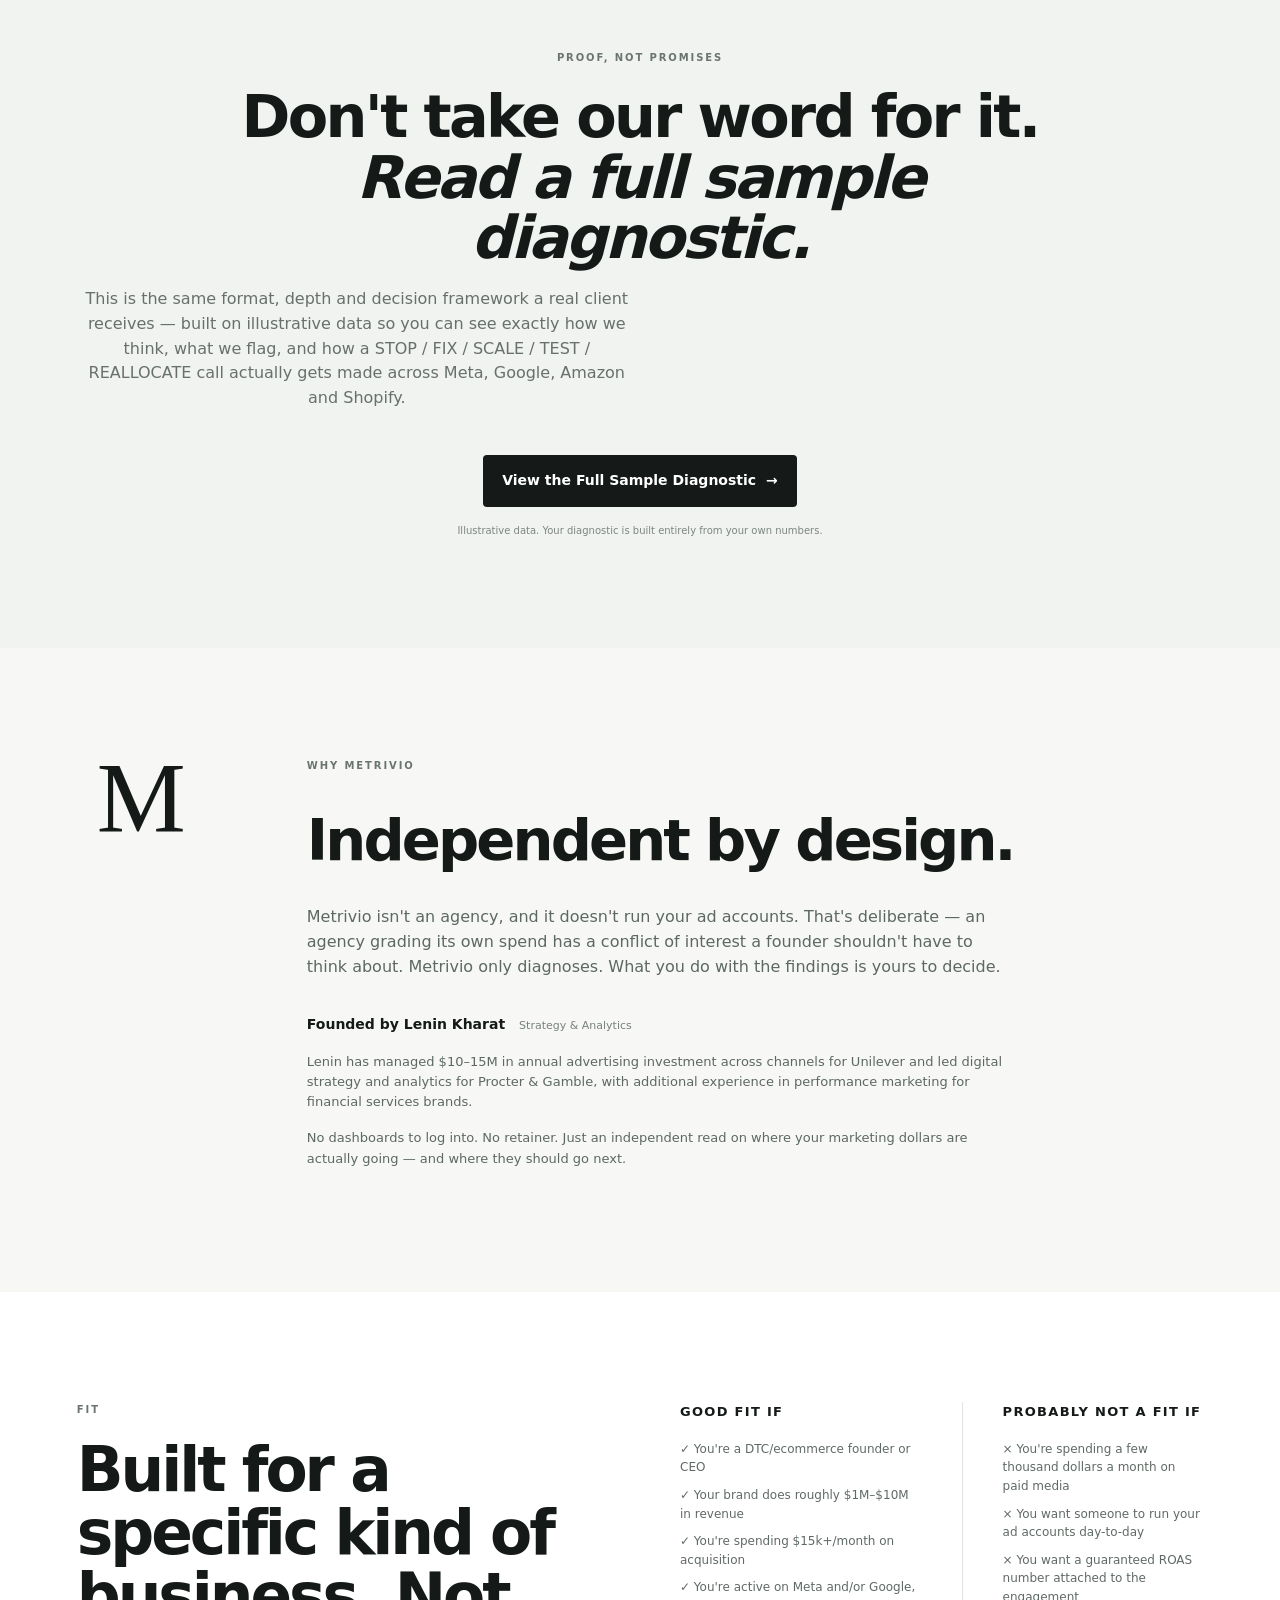
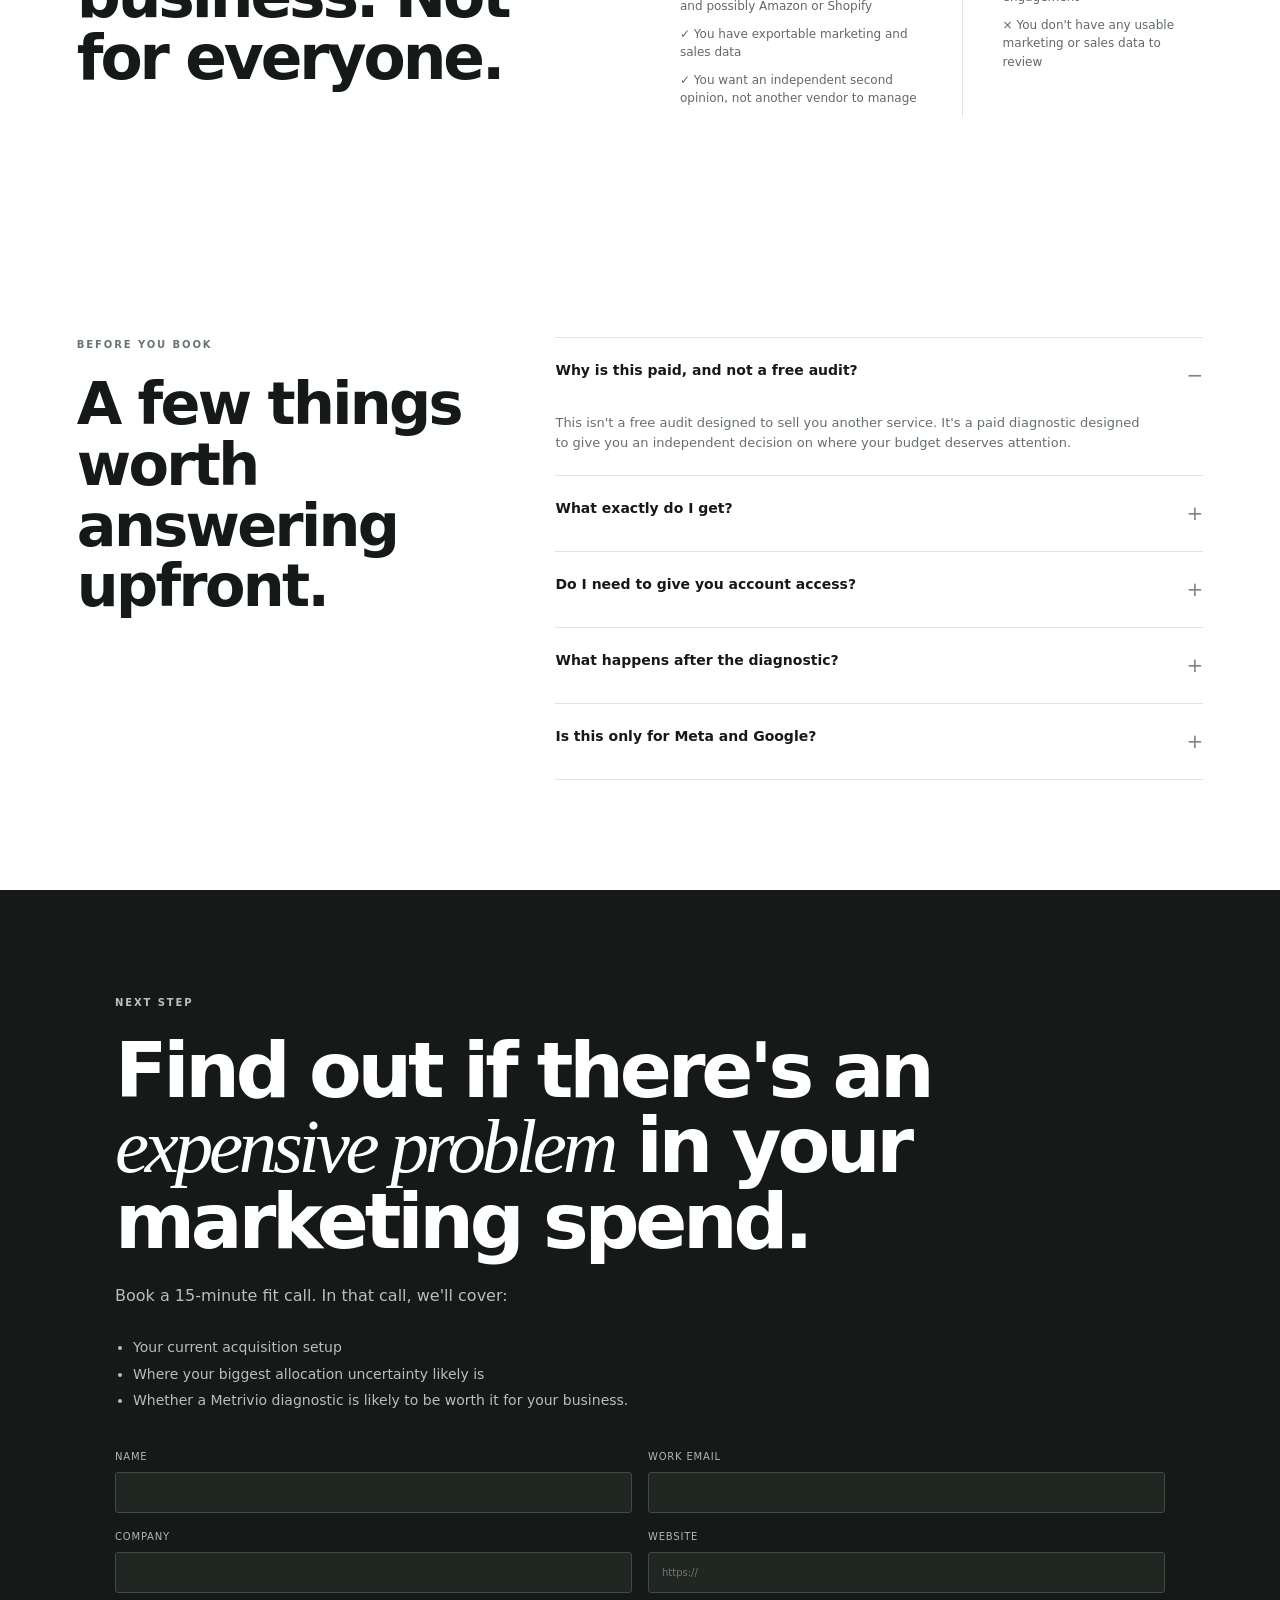
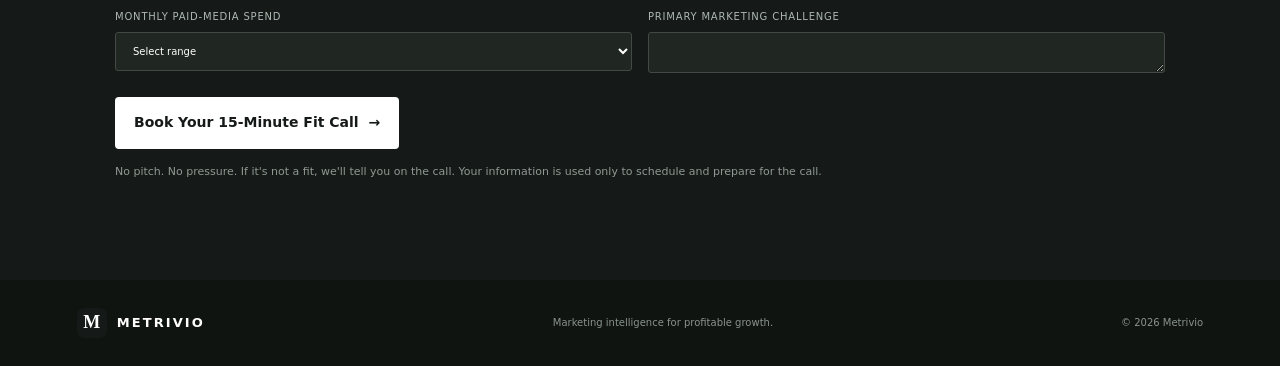
==== commit d59e3060: "Fix homepage pricing visibility and desktop alignment Remove public $997 pricing references from the" ====
--- a/index.html
+++ b/index.html
@@ -16,6 +16,7 @@
 </head>
 <body>
 <header class="site-header">
+ <div class="header-inner">
   <a class="brand" href="#" aria-label="Metrivio home"><span class="brand-mark">M</span><span>METRIVIO</span></a>
   <nav aria-label="Primary navigation">
     <a href="#diagnostic">Diagnostic</a>
@@ -23,12 +24,13 @@
     <a href="#fit">Who it's for</a>
     <a class="nav-cta" href="#contact">Book a Fit Call <span>→</span></a>
   </nav>
+ </div>
 </header>
 
 <main>
 <section class="hero">
-  <div class="eyebrow"><span></span> INDEPENDENT MARKETING DIAGNOSTIC FOR DTC BRANDS</div>
   <div class="hero-solo">
+    <div class="eyebrow"><span></span> INDEPENDENT MARKETING DIAGNOSTIC FOR DTC BRANDS</div>
     <h1>Stop guessing which part of your marketing spend is wasting money.</h1>
     <p class="hero-copy">For founders of $1M–$10M DTC brands spending $15k+/month on acquisition.</p>
     <div class="hero-actions">
@@ -79,8 +81,7 @@
     <p class="dash-note">Not every finding resolves into a certainty. Where the evidence is strong, we tell you to stop, fix or scale. Where it isn't yet conclusive, we tell you exactly what to test before you move budget.</p>
 
     <div class="principle" style="margin-top:32px;">
-      <strong>$997 for the first 5 founding clients.</strong>
-      <span>Delivered within 5 business days of receiving your data.</span>
+      <strong>Delivered within 5 business days of receiving your data.</strong>
     </div>
 
     <p class="dash-note" style="margin-top:24px;font-size:13px;color:#4f5954;">This isn't a free audit designed to sell you another service. It's a paid diagnostic designed to give you an independent decision on where your budget deserves attention.</p>
@@ -133,6 +134,7 @@
 </section>
 
 <section class="fit" id="fit">
+  <div class="fit-inner">
     <div>
         <div class="eyebrow">FIT</div>
         <h2>Built for a specific kind of business. Not for everyone.</h2>
@@ -157,17 +159,20 @@
             <p>× You don't have any usable marketing or sales data to review</p>
         </div>
     </div>
+  </div>
 </section>
 
 <section class="faq" id="faq">
+ <div class="faq-inner">
   <div class="section-intro"><div class="eyebrow">BEFORE YOU BOOK</div><h2>A few things worth answering upfront.</h2></div>
   <div class="faq-list">
     <details open><summary>Why is this paid, and not a free audit?</summary><p>This isn't a free audit designed to sell you another service. It's a paid diagnostic designed to give you an independent decision on where your budget deserves attention.</p></details>
-    <details><summary>What exactly do I get for $997?</summary><p>A full Marketing Efficiency Diagnostic across the channels relevant to your business — Meta, Google, Amazon and Shopify where applicable — with findings classified as STOP, FIX, SCALE, TEST or REALLOCATE, delivered within 5 business days of receiving your data. Where a finding needs validation rather than an immediate call, we'll tell you that too.</p></details>
+    <details><summary>What exactly do I get?</summary><p>A full Marketing Efficiency Diagnostic across the channels relevant to your business — Meta, Google, Amazon and Shopify where applicable — with findings classified as STOP, FIX, SCALE, TEST or REALLOCATE, delivered within 5 business days of receiving your data. Where a finding needs validation rather than an immediate call, we'll tell you that too.</p></details>
     <details><summary>Do I need to give you account access?</summary><p>Not necessarily. In most cases, standard exports and reporting access are enough. We'll confirm exactly what's needed on the fit call.</p></details>
     <details><summary>What happens after the diagnostic?</summary><p>You get the findings and a prioritized action plan. If you want help executing, there's an optional 14-day implementation engagement — but there's no obligation to take it.</p></details>
     <details><summary>Is this only for Meta and Google?</summary><p>No. The diagnostic covers Meta, Google, Amazon and Shopify, and connects them to funnel and customer-economics data where it's available.</p></details>
   </div>
+ </div>
 </section>
 
 <section class="cta-section" id="contact">
@@ -178,7 +183,7 @@
 <ul class="cta-list">
   <li>Your current acquisition setup</li>
   <li>Where your biggest allocation uncertainty likely is</li>
-  <li>Whether a Metrivio diagnostic is likely to be worth $997 for your business</li>
+  <li>Whether a Metrivio diagnostic is likely to be worth it for your business.</li>
 </ul>
     <form id="leadForm" action="https://api.web3forms.com/submit" method="POST" novalidate>
       <input type="hidden" name="access_key" value="3d45d026-1681-4e6f-a379-338136689426">
--- a/style.css
+++ b/style.css
@@ -426,6 +426,14 @@
     text-align: center;
 }
 
+.hero-solo .eyebrow {
+    text-align: center;
+}
+
+.hero-solo .eyebrow span {
+    display: inline-block;
+}
+
 .hero-solo .hero-copy {
     margin-left: auto;
     margin-right: auto;
@@ -499,3 +507,79 @@
         grid-template-columns: 1fr !important;
     }
 }
+
+.site-header {
+    display: block;
+}
+
+.header-inner {
+    max-width: 1240px;
+    margin: 0 auto;
+    height: 100%;
+    display: flex;
+    align-items: center;
+    justify-content: space-between;
+}
+
+@media (min-width: 901px) {
+    .site-header {
+        padding: 0 max(6vw, 28px) !important;
+    }
+}
+
+.fit,
+.faq {
+    display: block;
+    max-width: none;
+}
+
+.fit-inner {
+    max-width: 1240px;
+    margin: 0 auto;
+    display: grid;
+    grid-template-columns: 1fr 1fr;
+    gap: 80px;
+}
+
+.fit > div.fit-inner {
+    max-width: 1240px !important;
+    justify-self: stretch !important;
+}
+
+.fit-inner > div {
+    max-width: 570px;
+}
+
+.fit-inner > div:first-child {
+    justify-self: end;
+}
+
+.faq-inner {
+    max-width: 1240px;
+    margin: 0 auto;
+    display: grid;
+    grid-template-columns: .75fr 1.25fr;
+    gap: 90px;
+}
+
+.faq > div.faq-inner {
+    max-width: 1240px !important;
+}
+
+@media (max-width: 900px) {
+    .fit-inner,
+    .faq-inner {
+        grid-template-columns: 1fr;
+        gap: 45px;
+    }
+
+    .fit-inner > div:first-child {
+        justify-self: auto;
+    }
+}
+
+@media (max-width: 560px) {
+    .faq-inner {
+        gap: 35px;
+    }
+}
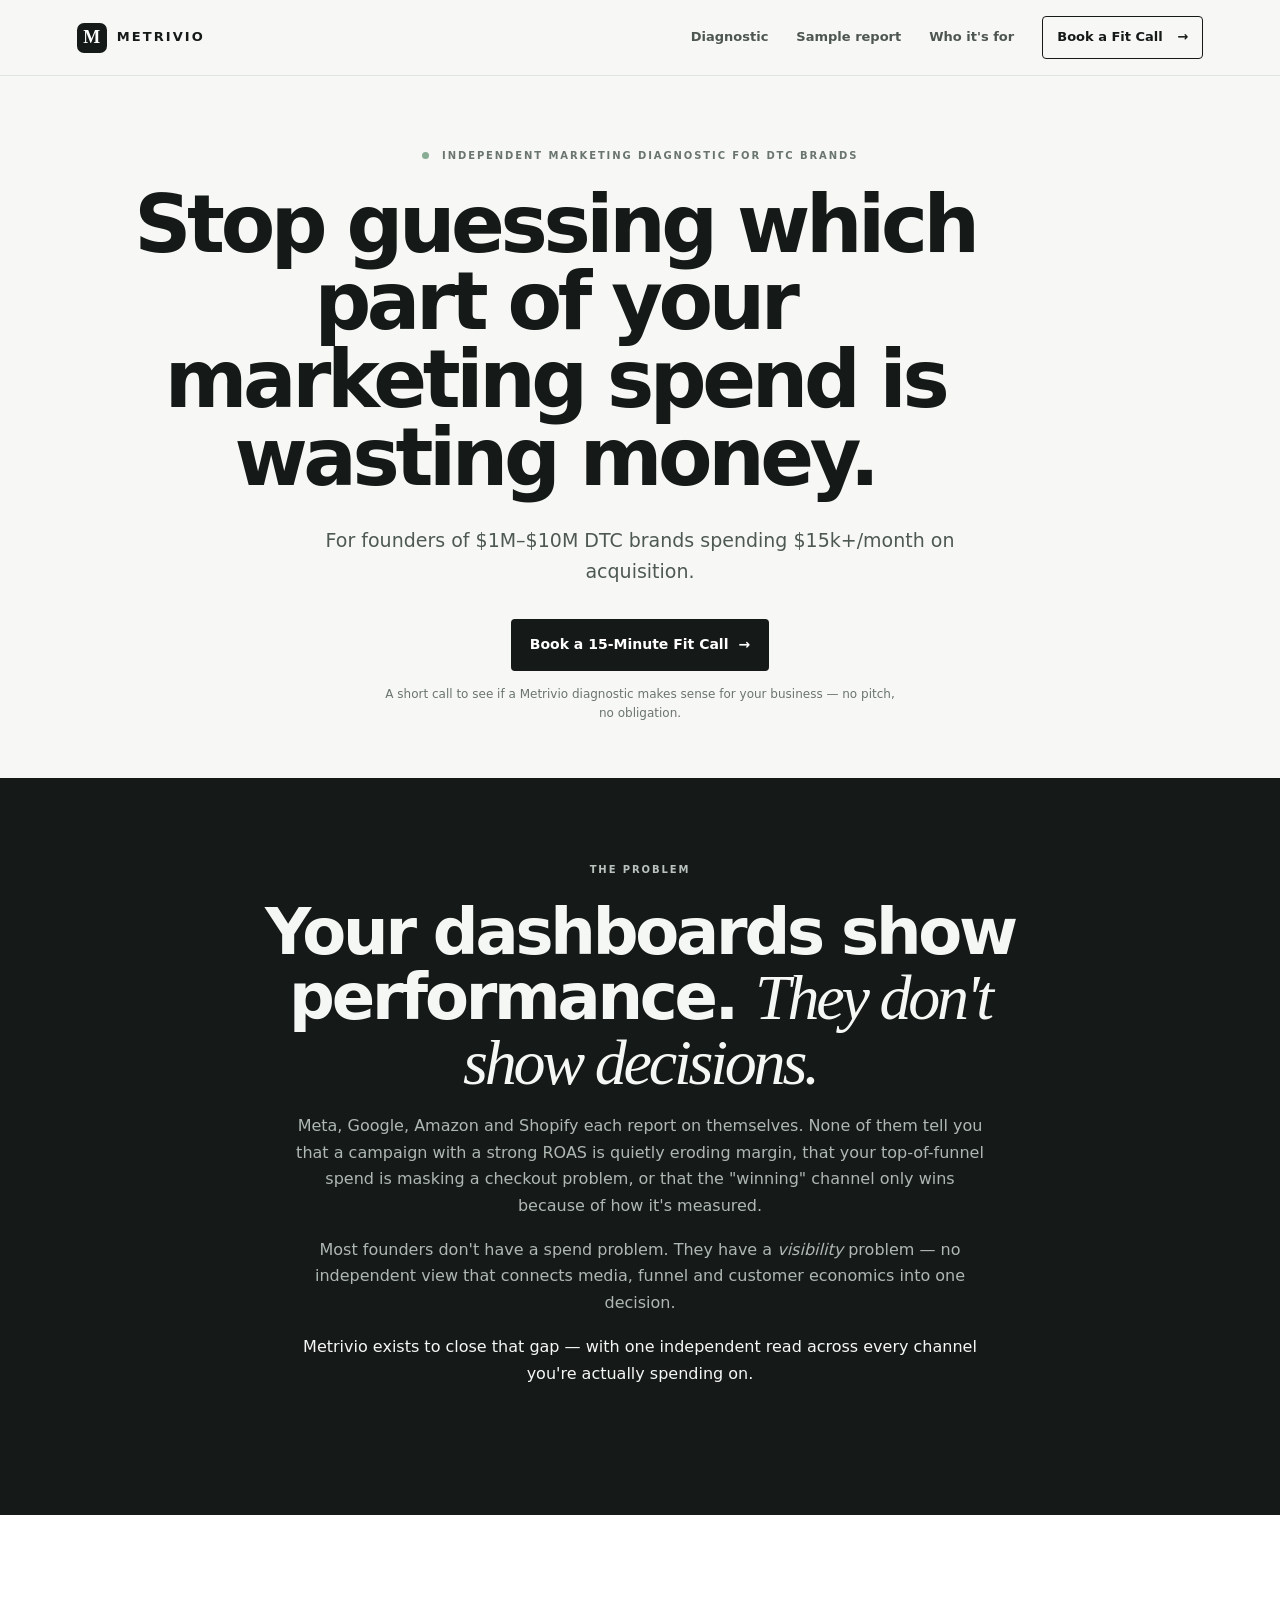
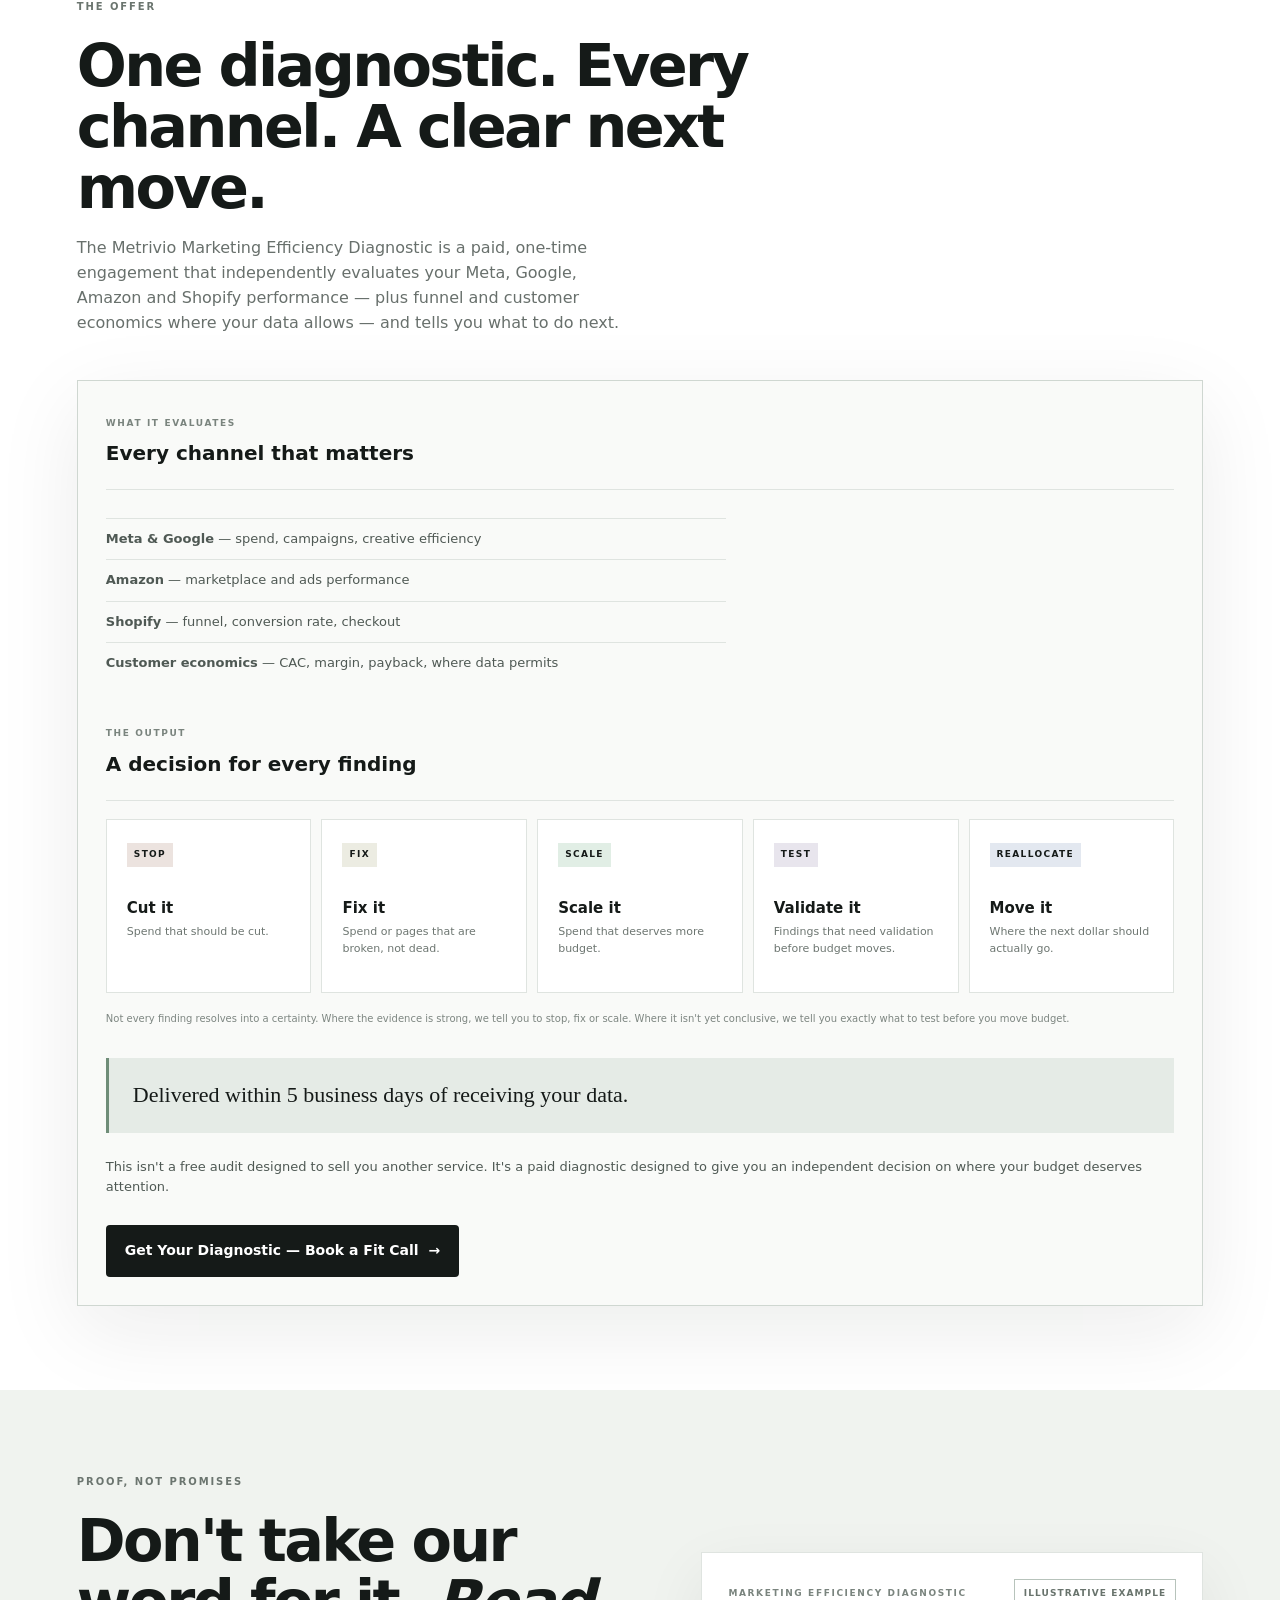
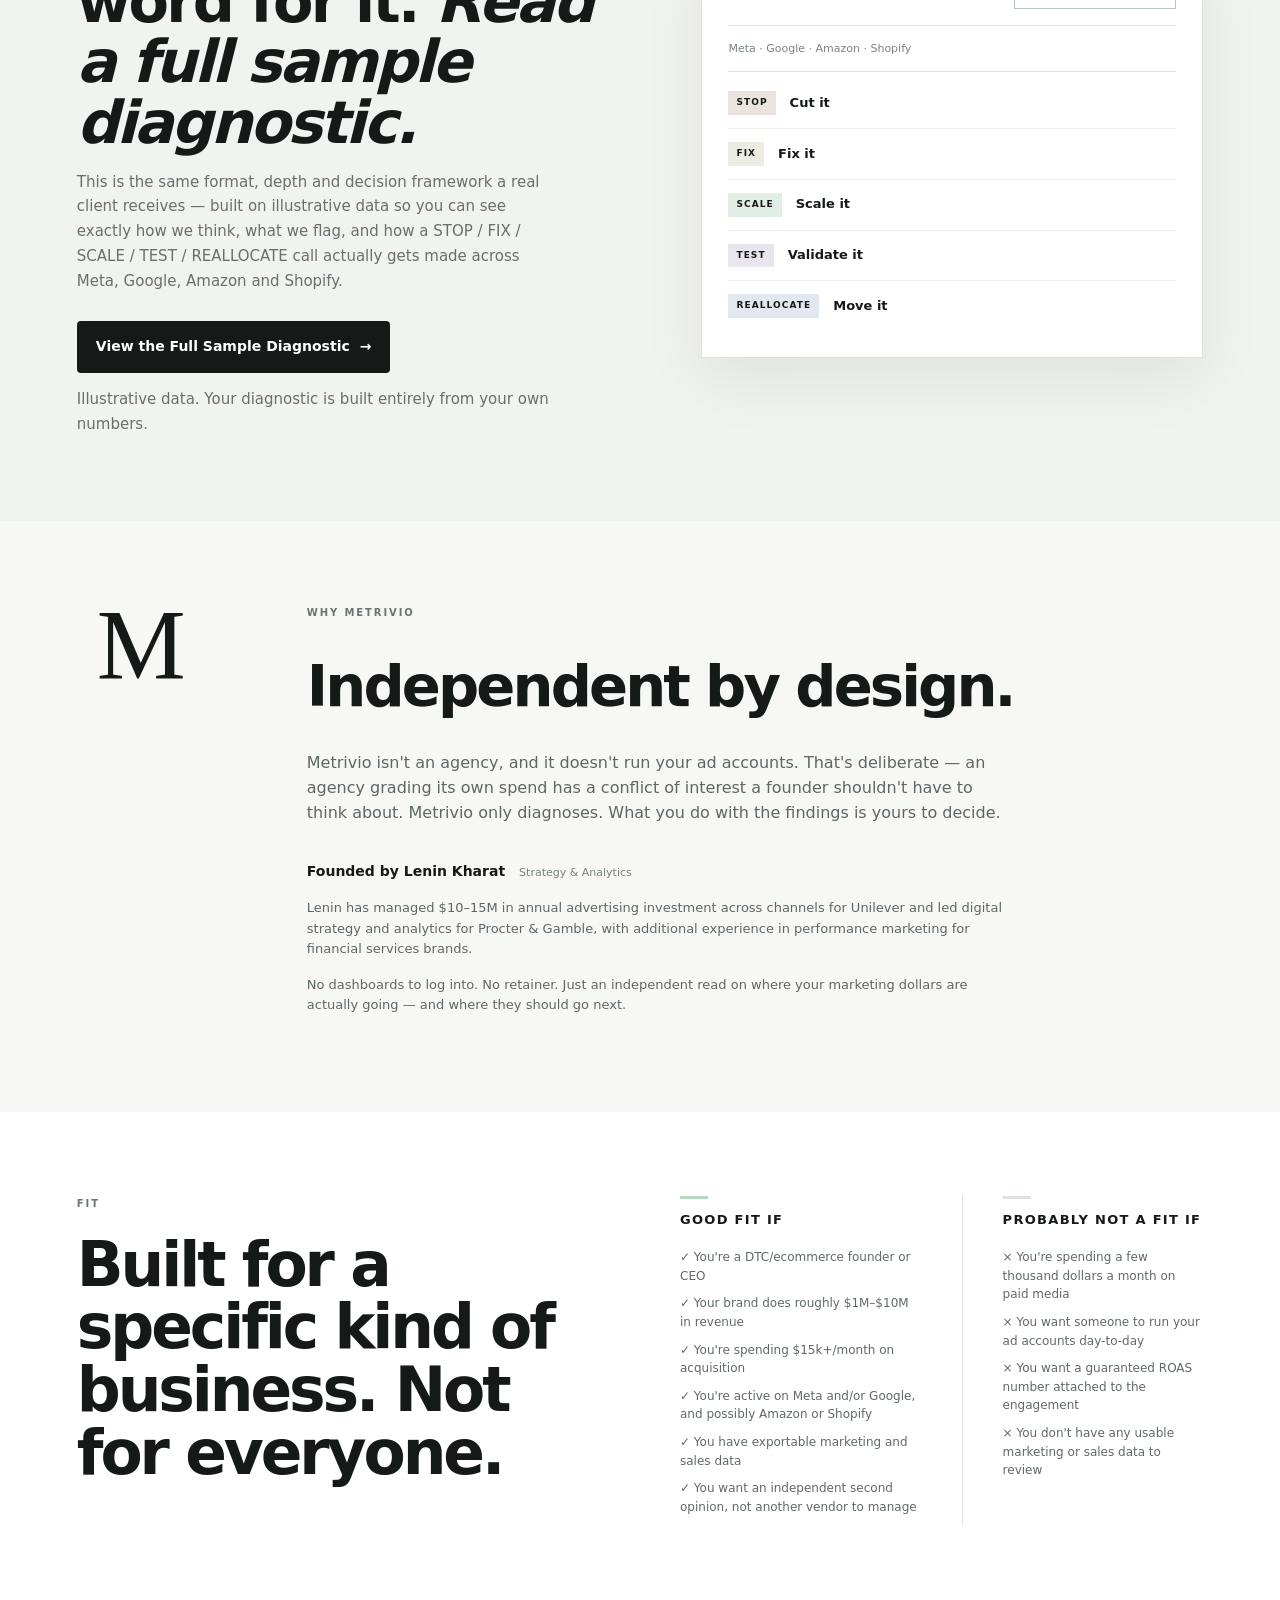
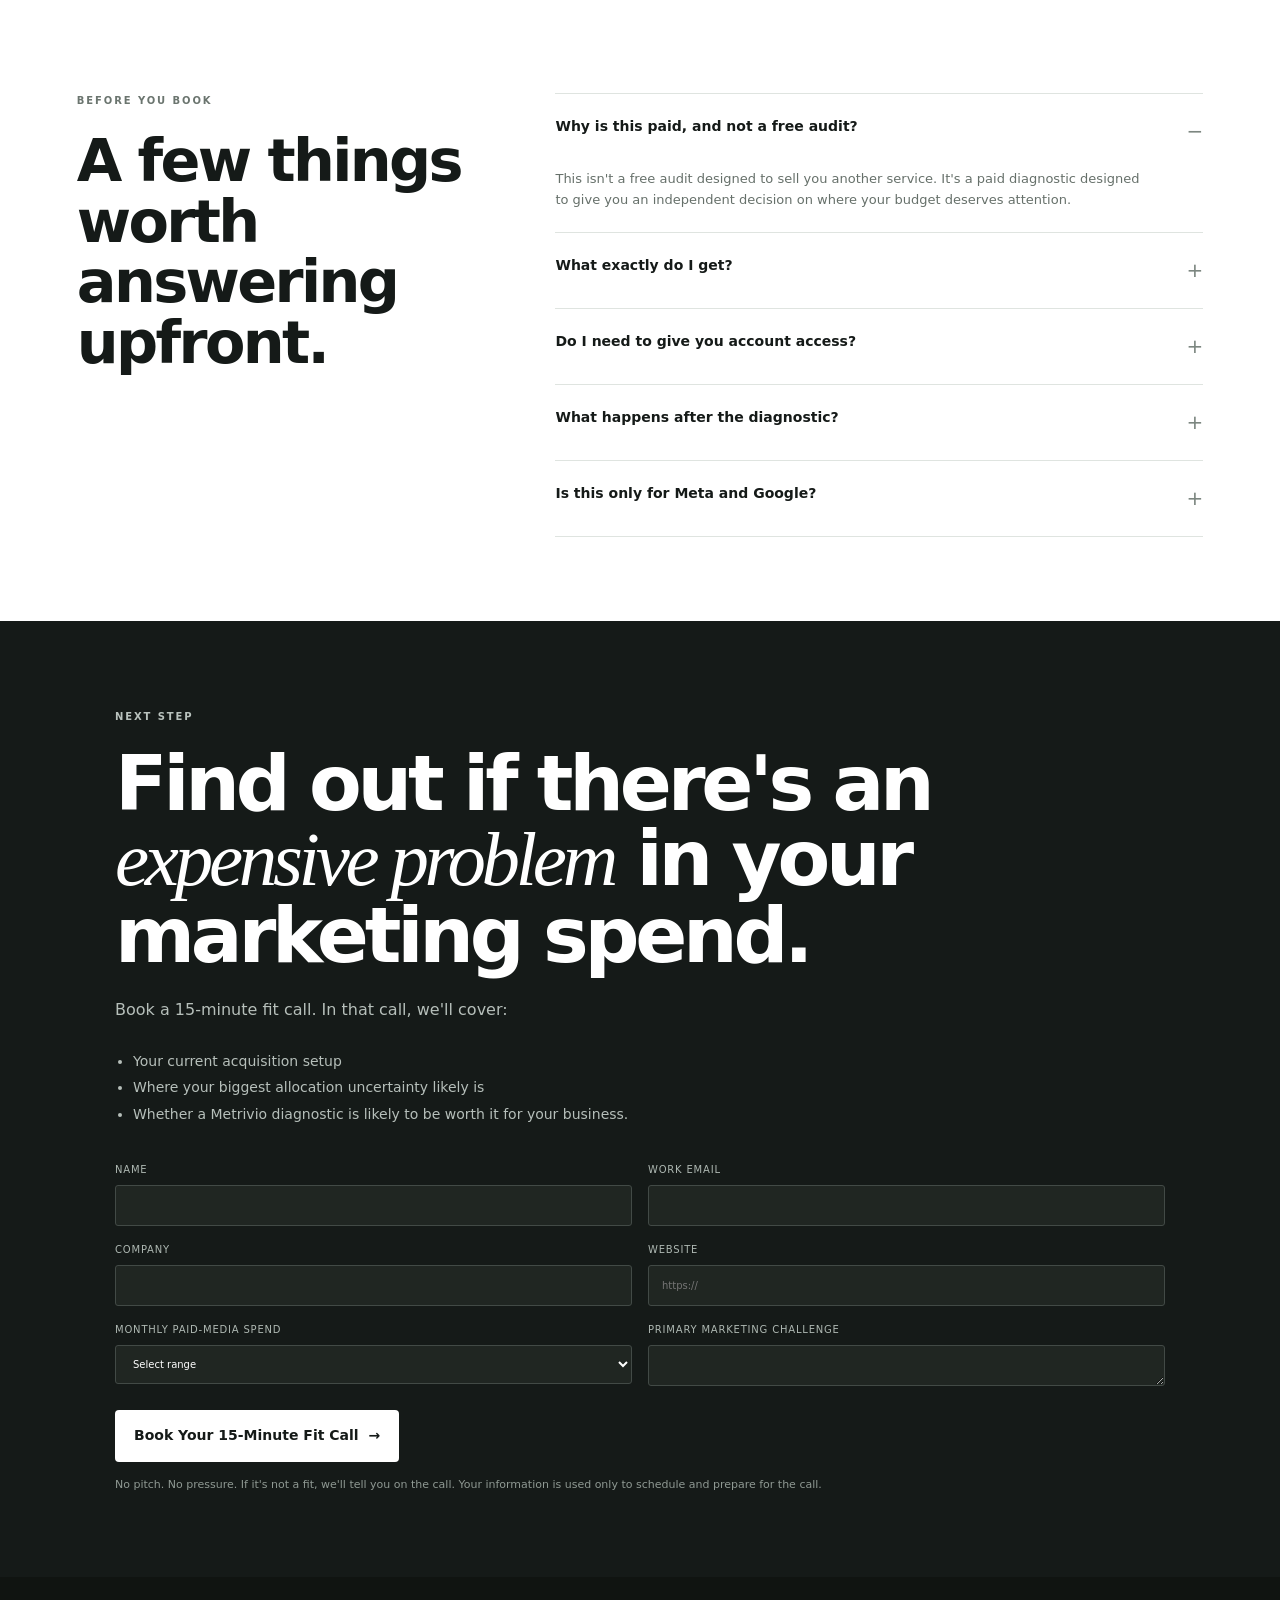
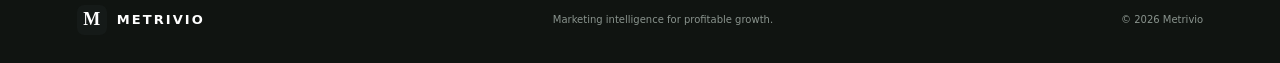
==== commit f4058fef: "Improve desktop composition: sample-report preview, spacing, hero, fit Rebuild the sample-report pro" ====
--- a/index.html
+++ b/index.html
@@ -93,14 +93,30 @@
 </section>
 
 <section class="method" id="sample-report">
-  <div class="section-intro centered">
-    <div class="eyebrow">PROOF, NOT PROMISES</div>
-    <h2>Don't take our word for it. <em>Read a full sample diagnostic.</em></h2>
-    <p>This is the same format, depth and decision framework a real client receives — built on illustrative data so you can see exactly how we think, what we flag, and how a STOP / FIX / SCALE / TEST / REALLOCATE call actually gets made across Meta, Google, Amazon and Shopify.</p>
-  </div>
-  <div class="centered" style="margin-top:8px;">
-    <a class="button button-dark" href="sample-report.html">View the Full Sample Diagnostic <span>→</span></a>
-    <p class="dash-note" style="margin-top:16px;">Illustrative data. Your diagnostic is built entirely from your own numbers.</p>
+  <div class="sample-proof">
+    <div class="sample-proof-text">
+      <div class="eyebrow">PROOF, NOT PROMISES</div>
+      <h2>Don't take our word for it. <em>Read a full sample diagnostic.</em></h2>
+      <p>This is the same format, depth and decision framework a real client receives — built on illustrative data so you can see exactly how we think, what we flag, and how a STOP / FIX / SCALE / TEST / REALLOCATE call actually gets made across Meta, Google, Amazon and Shopify.</p>
+      <div class="sample-proof-actions">
+        <a class="button button-dark" href="sample-report.html">View the Full Sample Diagnostic <span>→</span></a>
+        <p class="dash-note">Illustrative data. Your diagnostic is built entirely from your own numbers.</p>
+      </div>
+    </div>
+    <div class="sample-preview" aria-hidden="true">
+      <div class="sample-preview-top">
+        <span class="dash-kicker">MARKETING EFFICIENCY DIAGNOSTIC</span>
+        <span class="fictional">ILLUSTRATIVE EXAMPLE</span>
+      </div>
+      <div class="sample-preview-meta">Meta · Google · Amazon · Shopify</div>
+      <div class="sample-preview-rows">
+        <div class="sample-preview-row"><span class="tag" style="background:#ece3df;">STOP</span><b>Cut it</b></div>
+        <div class="sample-preview-row"><span class="tag" style="background:#ecece2;">FIX</span><b>Fix it</b></div>
+        <div class="sample-preview-row"><span class="tag" style="background:#e1eee5;">SCALE</span><b>Scale it</b></div>
+        <div class="sample-preview-row"><span class="tag" style="background:#e8e5ed;">TEST</span><b>Validate it</b></div>
+        <div class="sample-preview-row"><span class="tag" style="background:#e3e8f0;">REALLOCATE</span><b>Move it</b></div>
+      </div>
+    </div>
   </div>
 </section>
 
--- a/style.css
+++ b/style.css
@@ -421,7 +421,7 @@
    ========================================= */
 
 .hero-solo {
-    max-width: 780px;
+    max-width: 1020px;
     margin: 0 auto;
     text-align: center;
 }
@@ -583,3 +583,132 @@
         gap: 35px;
     }
 }
+
+@media (min-width: 901px) {
+    section {
+        padding-top: 84px;
+        padding-bottom: 84px;
+    }
+
+    .hero {
+        padding-top: 72px;
+        padding-bottom: 56px;
+    }
+
+    .dark-section {
+        padding-top: 84px;
+        padding-bottom: 84px;
+    }
+
+    .cta-section {
+        padding-top: 88px;
+        padding-bottom: 84px;
+    }
+}
+
+.sample-proof {
+    max-width: 1240px;
+    margin: 0 auto;
+    display: grid;
+    grid-template-columns: 1.05fr .95fr;
+    gap: 70px;
+    align-items: center;
+}
+
+.sample-proof-text h2 {
+    text-align: left;
+}
+
+.sample-proof-text p {
+    color: var(--muted);
+    font-size: 15px;
+    line-height: 1.65;
+    max-width: 480px;
+    margin-top: 16px;
+}
+
+.sample-proof-actions {
+    margin-top: 28px;
+}
+
+.sample-proof-actions .dash-note {
+    margin-top: 14px;
+}
+
+.sample-preview {
+    background: #fff;
+    border: 1px solid var(--line);
+    box-shadow: 0 22px 60px rgba(21, 26, 24, .07);
+    padding: 26px;
+}
+
+.sample-preview-top {
+    display: flex;
+    justify-content: space-between;
+    align-items: center;
+    gap: 12px;
+    border-bottom: 1px solid var(--line);
+    padding-bottom: 16px;
+}
+
+.sample-preview-meta {
+    font-size: 11px;
+    color: #7a847e;
+    padding: 14px 0;
+    border-bottom: 1px solid var(--line);
+}
+
+.sample-preview-rows {
+    padding-top: 6px;
+}
+
+.sample-preview-row {
+    display: flex;
+    align-items: center;
+    gap: 14px;
+    padding: 13px 0;
+    border-bottom: 1px solid #edf0ed;
+}
+
+.sample-preview-row:last-child {
+    border-bottom: 0;
+}
+
+.sample-preview-row .tag {
+    font-size: 9px;
+    font-weight: 850;
+    letter-spacing: .12em;
+    padding: 5px 8px;
+    flex-shrink: 0;
+}
+
+.sample-preview-row b {
+    font-size: 13px;
+    font-weight: 650;
+}
+
+@media (max-width: 900px) {
+    .sample-proof {
+        grid-template-columns: 1fr;
+        gap: 36px;
+    }
+}
+
+.fit-columns > div h3 {
+    position: relative;
+    padding-top: 14px;
+}
+
+.fit-columns > div h3::before {
+    content: "";
+    position: absolute;
+    top: 0;
+    left: 0;
+    width: 28px;
+    height: 3px;
+    background: var(--accent);
+}
+
+.fit-columns > .not-fit h3::before {
+    background: var(--line);
+}
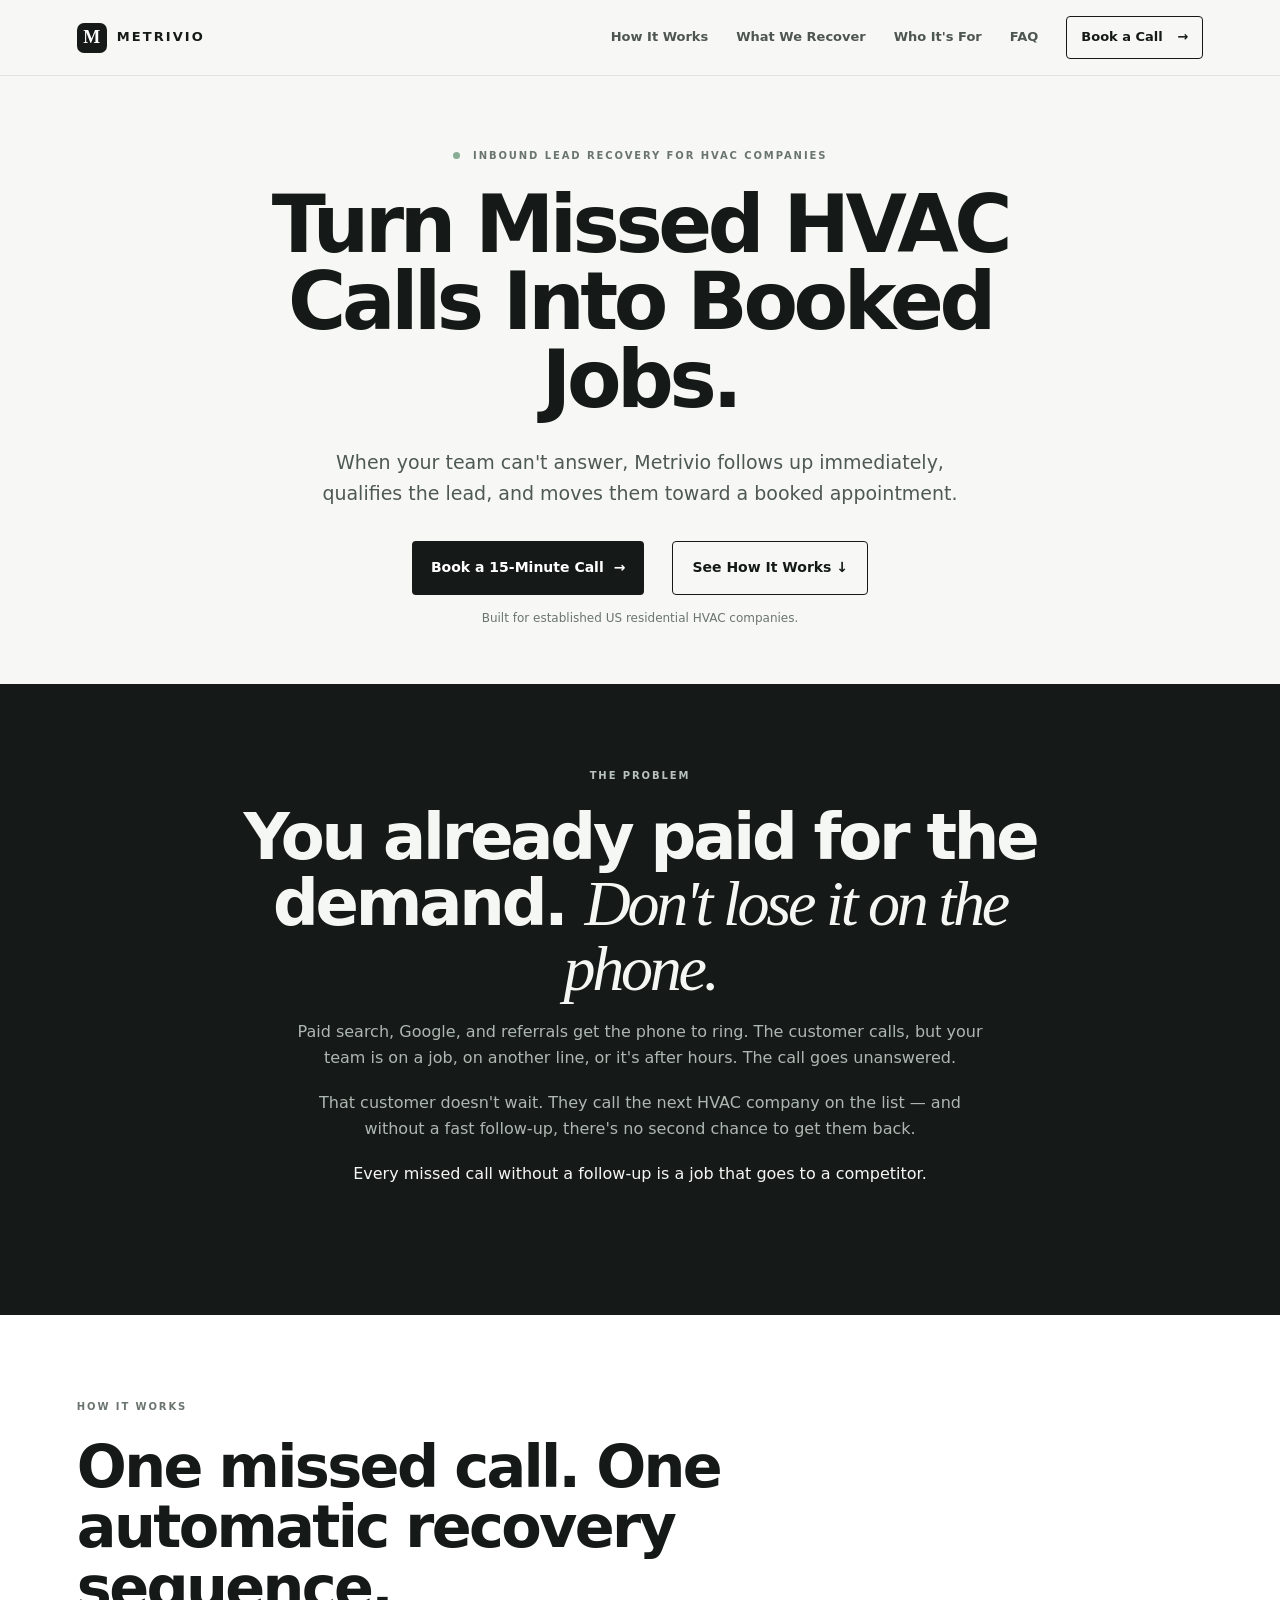
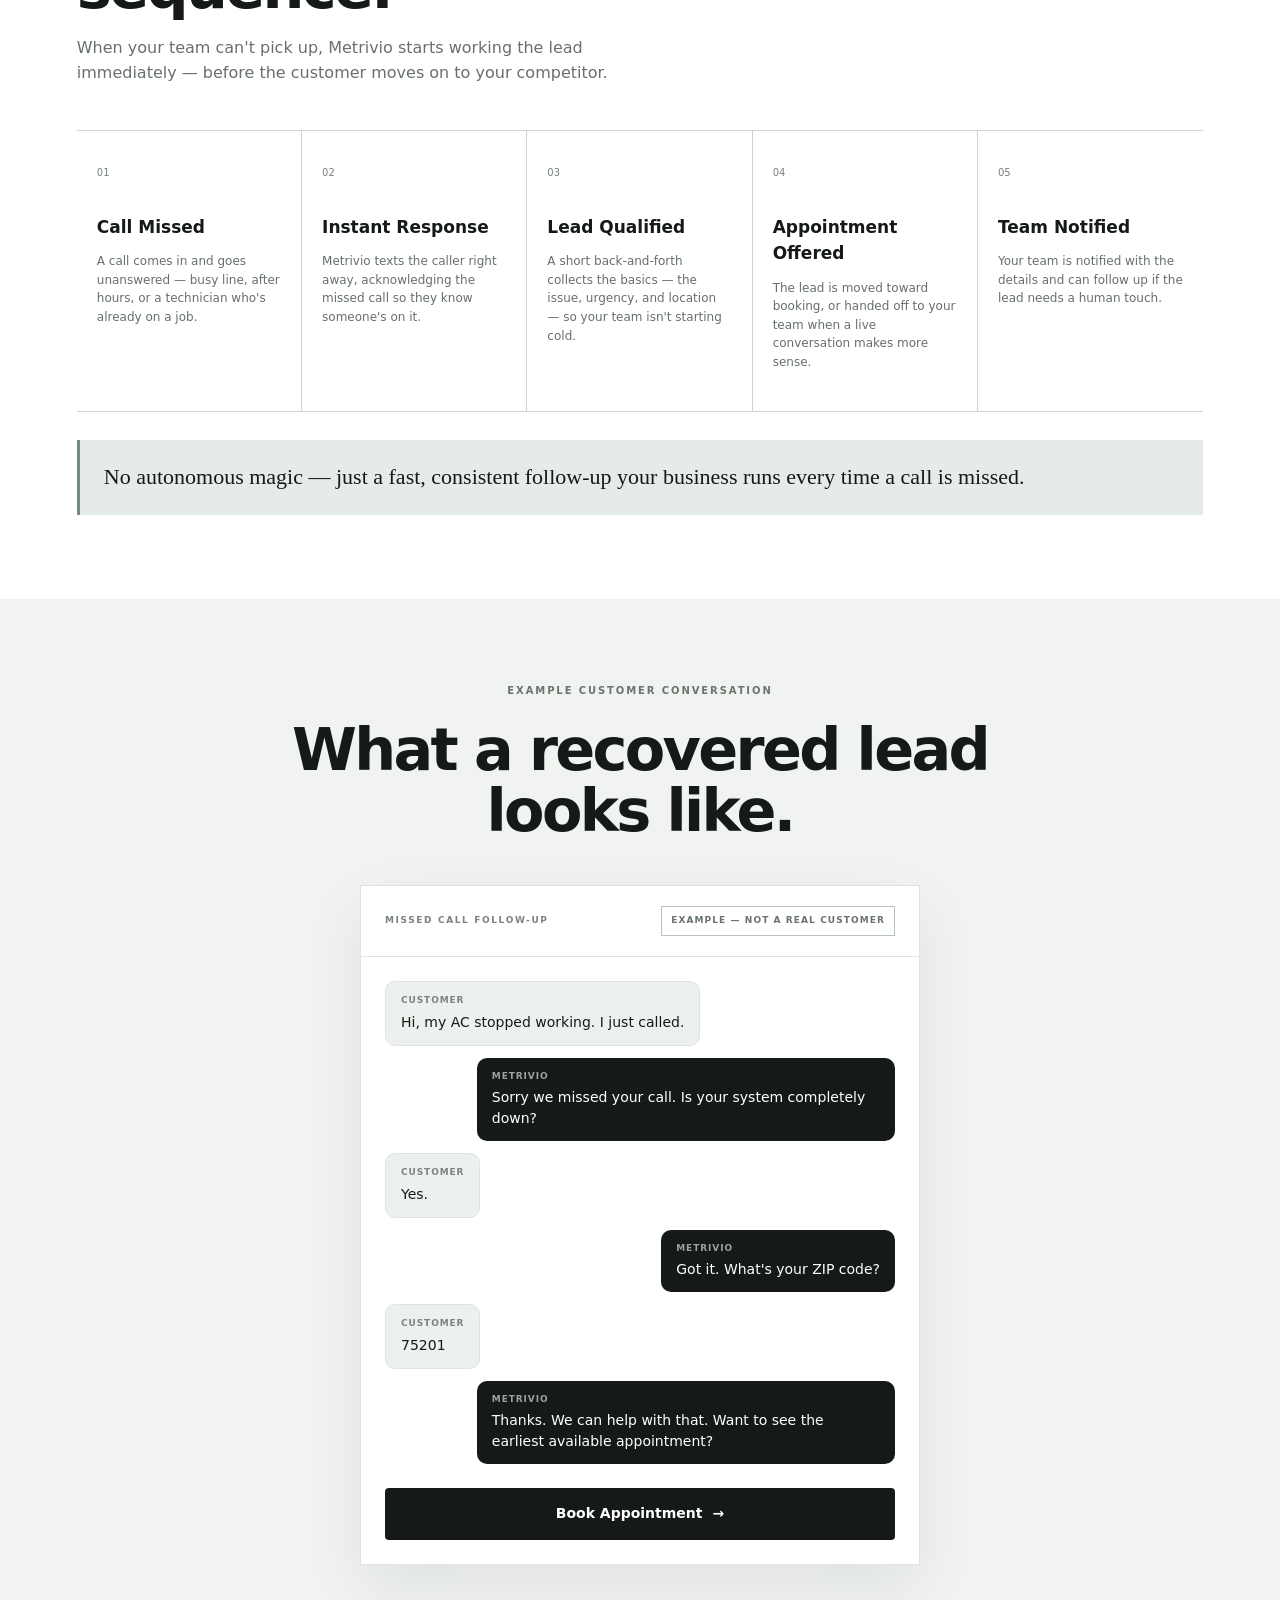
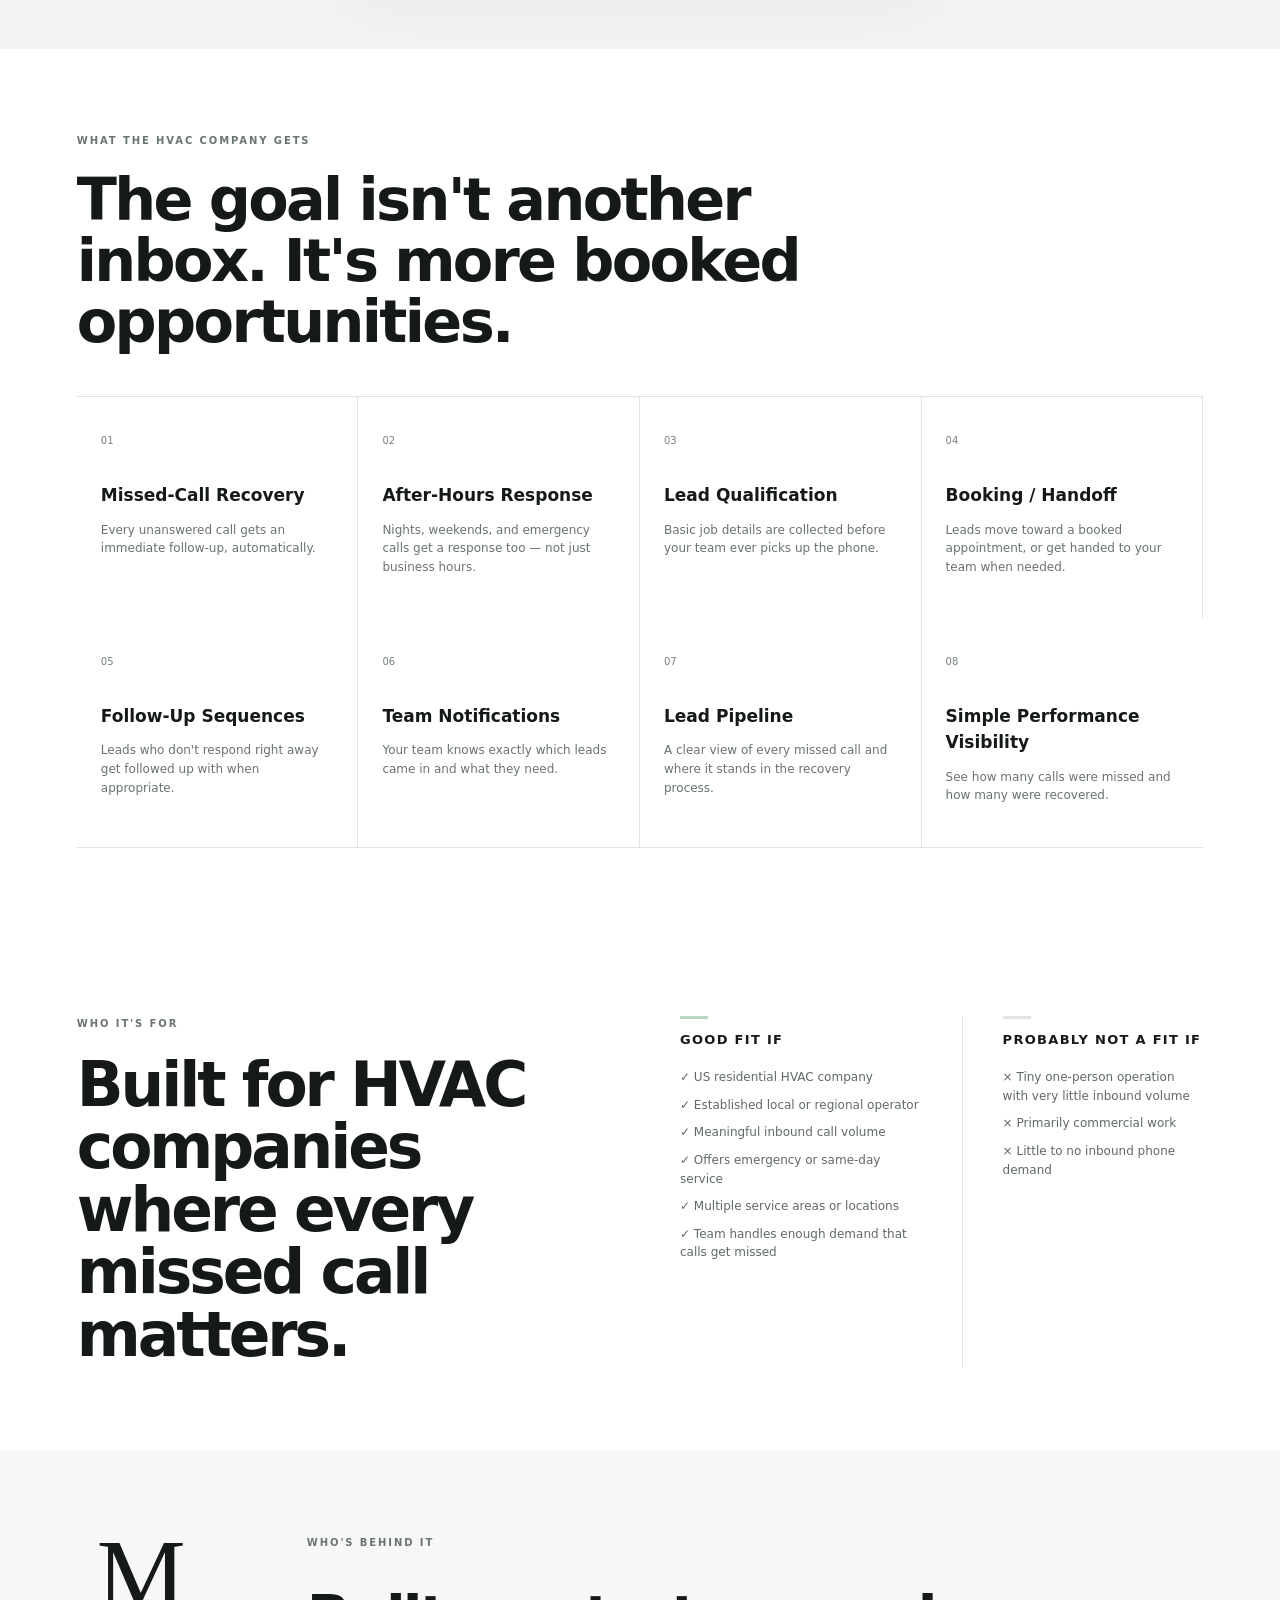
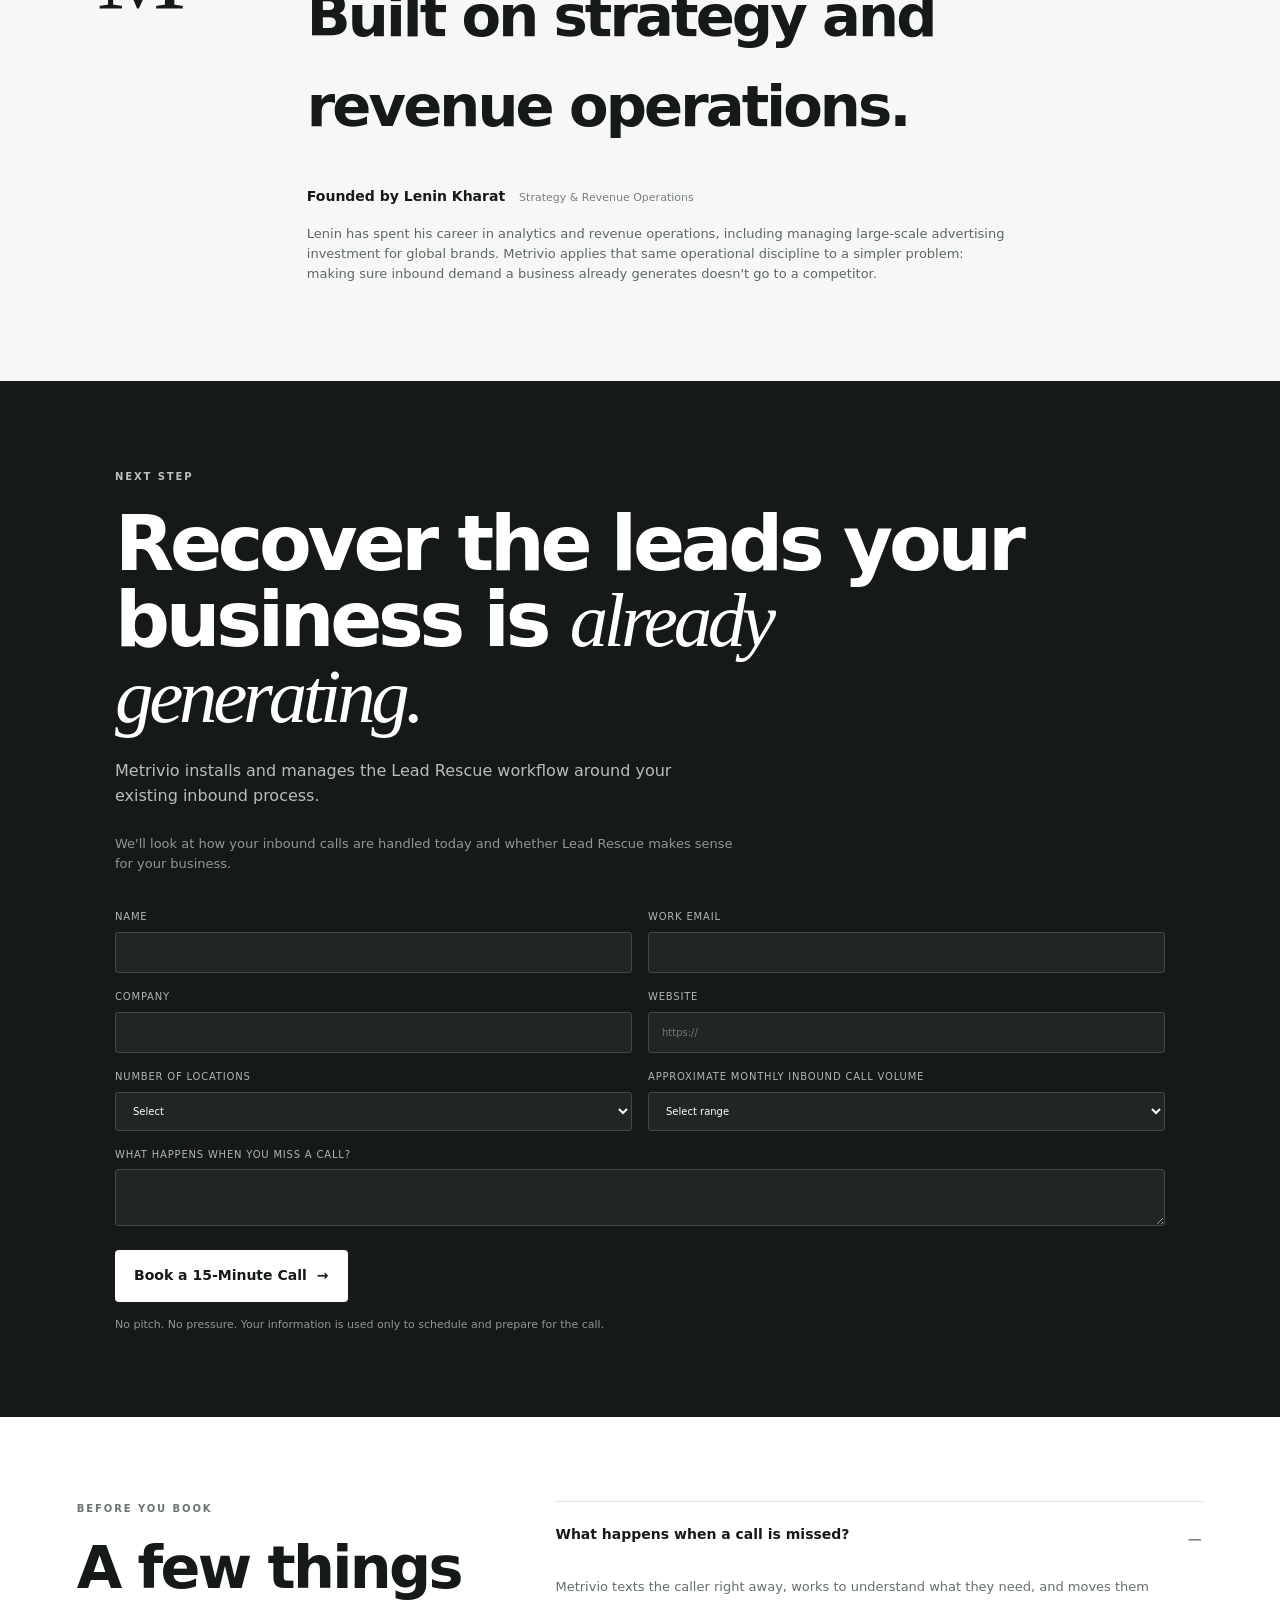
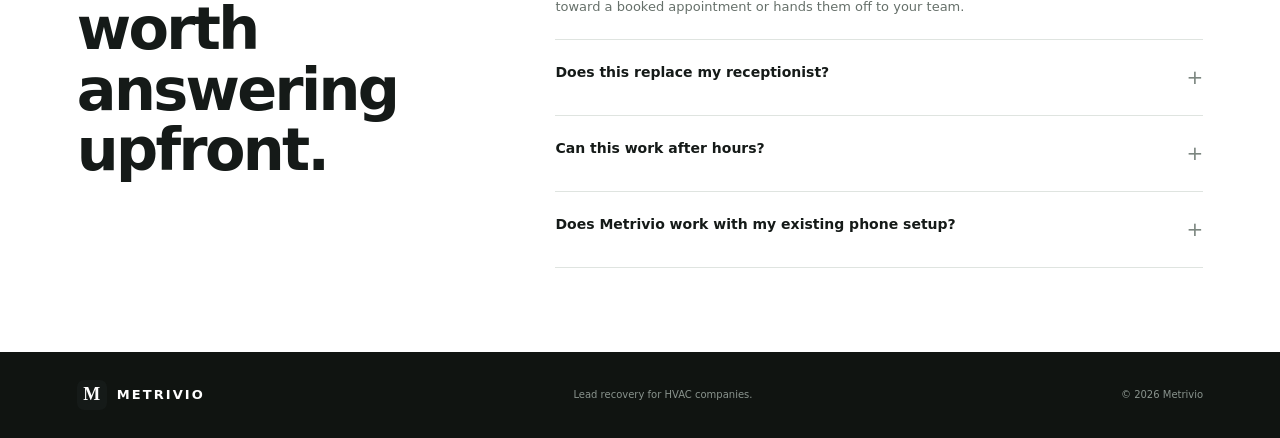
==== commit 08b65049: "Reposition Metrivio for HVAC Lead Rescue Co-Authored-By: Claude Sonnet 5 <noreply@anthropic.com> Cla" ====
--- a/index.html
+++ b/index.html
@@ -3,11 +3,11 @@
 <head>
   <meta charset="utf-8">
   <meta name="viewport" content="width=device-width, initial-scale=1">
-  <title>Metrivio — Marketing Efficiency Diagnostic for DTC Brands</title>
-  <meta name="description" content="Find the marketing spend you should stop, fix and reallocate before you waste another $10k. An independent Meta, Google, Amazon and Shopify diagnostic for $1M–$10M DTC brands.">
+  <title>Metrivio Lead Rescue | Recover Missed HVAC Leads</title>
+  <meta name="description" content="Metrivio helps US HVAC companies recover missed inbound calls with immediate follow-up, lead qualification, booking and team notifications.">
   <meta name="robots" content="index,follow">
-  <meta property="og:title" content="Metrivio — Marketing Efficiency Diagnostic for DTC Brands">
-  <meta property="og:description" content="Find the marketing spend you should stop, fix and reallocate before you waste another $10k.">
+  <meta property="og:title" content="Metrivio Lead Rescue | Recover Missed HVAC Leads">
+  <meta property="og:description" content="Turn missed HVAC calls into booked jobs. Metrivio follows up immediately when a call is missed, qualifies the lead, and moves it toward a booking.">
   <meta property="og:type" content="website">
   <meta property="og:url" content="https://metrivio.co.in/">
   <link rel="canonical" href="https://metrivio.co.in/">
@@ -19,10 +19,11 @@
  <div class="header-inner">
   <a class="brand" href="#" aria-label="Metrivio home"><span class="brand-mark">M</span><span>METRIVIO</span></a>
   <nav aria-label="Primary navigation">
-    <a href="#diagnostic">Diagnostic</a>
-    <a href="sample-report.html">Sample report</a>
-    <a href="#fit">Who it's for</a>
-    <a class="nav-cta" href="#contact">Book a Fit Call <span>→</span></a>
+    <a href="#how-it-works">How It Works</a>
+    <a href="#what-we-recover">What We Recover</a>
+    <a href="#who-its-for">Who It's For</a>
+    <a href="#faq">FAQ</a>
+    <a class="nav-cta" href="#contact">Book a Call <span>→</span></a>
   </nav>
  </div>
 </header>
@@ -30,92 +31,110 @@
 <main>
 <section class="hero">
   <div class="hero-solo">
-    <div class="eyebrow"><span></span> INDEPENDENT MARKETING DIAGNOSTIC FOR DTC BRANDS</div>
-    <h1>Stop guessing which part of your marketing spend is wasting money.</h1>
-    <p class="hero-copy">For founders of $1M–$10M DTC brands spending $15k+/month on acquisition.</p>
+    <div class="eyebrow"><span></span> INBOUND LEAD RECOVERY FOR HVAC COMPANIES</div>
+    <h1>Turn Missed HVAC Calls Into Booked Jobs.</h1>
+    <p class="hero-copy">When your team can't answer, Metrivio follows up immediately, qualifies the lead, and moves them toward a booked appointment.</p>
     <div class="hero-actions">
-      <a class="button button-dark" href="#contact">Book a 15-Minute Fit Call <span>→</span></a>
-    </div>
-    <p class="qualifier">A short call to see if a Metrivio diagnostic makes sense for your business — no pitch, no obligation.</p>
+      <a class="button button-dark" href="#contact">Book a 15-Minute Call <span>→</span></a>
+      <a class="button button-outline" href="#how-it-works">See How It Works ↓</a>
+    </div>
+    <p class="qualifier">Built for established US residential HVAC companies.</p>
   </div>
 </section>
 
 <section class="dark-section" id="problem">
   <div class="section-intro centered">
     <div class="eyebrow light">THE PROBLEM</div>
-    <h2>Your dashboards show performance. <em>They don't show decisions.</em></h2>
-    <p class="lede">Meta, Google, Amazon and Shopify each report on themselves. None of them tell you that a campaign with a strong ROAS is quietly eroding margin, that your top-of-funnel spend is masking a checkout problem, or that the "winning" channel only wins because of how it's measured.</p>
-    <p class="lede">Most founders don't have a spend problem. They have a <em>visibility</em> problem — no independent view that connects media, funnel and customer economics into one decision.</p>
-    <p class="lede lede-strong">Metrivio exists to close that gap — with one independent read across every channel you're actually spending on.</p>
-  </div>
-</section>
-
-<section class="dashboard-section" id="diagnostic">
+    <h2>You already paid for the demand. <em>Don't lose it on the phone.</em></h2>
+    <p class="lede">Paid search, Google, and referrals get the phone to ring. The customer calls, but your team is on a job, on another line, or it's after hours. The call goes unanswered.</p>
+    <p class="lede">That customer doesn't wait. They call the next HVAC company on the list — and without a fast follow-up, there's no second chance to get them back.</p>
+    <p class="lede lede-strong">Every missed call without a follow-up is a job that goes to a competitor.</p>
+  </div>
+</section>
+
+<section class="dashboard-section" id="how-it-works">
   <div class="section-intro">
-    <div class="eyebrow">THE OFFER</div>
-    <h2>One diagnostic. Every channel. A clear next move.</h2>
-    <p>The Metrivio Marketing Efficiency Diagnostic is a paid, one-time engagement that independently evaluates your Meta, Google, Amazon and Shopify performance — plus funnel and customer economics where your data allows — and tells you what to do next.</p>
-  </div>
-
-  <div class="dashboard">
-    <div class="dash-top">
-      <div><span class="dash-kicker">WHAT IT EVALUATES</span><h3>Every channel that matters</h3></div>
-    </div>
-    <ul class="eval-list">
-      <li><strong>Meta &amp; Google</strong> — spend, campaigns, creative efficiency</li>
-      <li><strong>Amazon</strong> — marketplace and ads performance</li>
-      <li><strong>Shopify</strong> — funnel, conversion rate, checkout</li>
-      <li><strong>Customer economics</strong> — CAC, margin, payback, where data permits</li>
-    </ul>
-
-    <div class="dash-top" style="margin-top:36px;">
-      <div><span class="dash-kicker">THE OUTPUT</span><h3>A decision for every finding</h3></div>
-    </div>
-    <div class="decision-grid">
-      <div class="decision stop"><span class="tag">STOP</span><b>Cut it</b><p>Spend that should be cut.</p></div>
-      <div class="decision fix"><span class="tag">FIX</span><b>Fix it</b><p>Spend or pages that are broken, not dead.</p></div>
-      <div class="decision scale"><span class="tag">SCALE</span><b>Scale it</b><p>Spend that deserves more budget.</p></div>
-      <div class="decision test"><span class="tag">TEST</span><b>Validate it</b><p>Findings that need validation before budget moves.</p></div>
-      <div class="decision reallocate"><span class="tag">REALLOCATE</span><b>Move it</b><p>Where the next dollar should actually go.</p></div>
-    </div>
-    <p class="dash-note">Not every finding resolves into a certainty. Where the evidence is strong, we tell you to stop, fix or scale. Where it isn't yet conclusive, we tell you exactly what to test before you move budget.</p>
-
-    <div class="principle" style="margin-top:32px;">
-      <strong>Delivered within 5 business days of receiving your data.</strong>
-    </div>
-
-    <p class="dash-note" style="margin-top:24px;font-size:13px;color:#4f5954;">This isn't a free audit designed to sell you another service. It's a paid diagnostic designed to give you an independent decision on where your budget deserves attention.</p>
-
-    <div style="margin-top:28px;">
-      <a class="button button-dark" href="#contact">Get Your Diagnostic — Book a Fit Call <span>→</span></a>
-    </div>
-  </div>
-</section>
-
-<section class="method" id="sample-report">
-  <div class="sample-proof">
-    <div class="sample-proof-text">
-      <div class="eyebrow">PROOF, NOT PROMISES</div>
-      <h2>Don't take our word for it. <em>Read a full sample diagnostic.</em></h2>
-      <p>This is the same format, depth and decision framework a real client receives — built on illustrative data so you can see exactly how we think, what we flag, and how a STOP / FIX / SCALE / TEST / REALLOCATE call actually gets made across Meta, Google, Amazon and Shopify.</p>
-      <div class="sample-proof-actions">
-        <a class="button button-dark" href="sample-report.html">View the Full Sample Diagnostic <span>→</span></a>
-        <p class="dash-note">Illustrative data. Your diagnostic is built entirely from your own numbers.</p>
-      </div>
-    </div>
-    <div class="sample-preview" aria-hidden="true">
-      <div class="sample-preview-top">
-        <span class="dash-kicker">MARKETING EFFICIENCY DIAGNOSTIC</span>
-        <span class="fictional">ILLUSTRATIVE EXAMPLE</span>
-      </div>
-      <div class="sample-preview-meta">Meta · Google · Amazon · Shopify</div>
-      <div class="sample-preview-rows">
-        <div class="sample-preview-row"><span class="tag" style="background:#ece3df;">STOP</span><b>Cut it</b></div>
-        <div class="sample-preview-row"><span class="tag" style="background:#ecece2;">FIX</span><b>Fix it</b></div>
-        <div class="sample-preview-row"><span class="tag" style="background:#e1eee5;">SCALE</span><b>Scale it</b></div>
-        <div class="sample-preview-row"><span class="tag" style="background:#e8e5ed;">TEST</span><b>Validate it</b></div>
-        <div class="sample-preview-row"><span class="tag" style="background:#e3e8f0;">REALLOCATE</span><b>Move it</b></div>
-      </div>
+    <div class="eyebrow">HOW IT WORKS</div>
+    <h2>One missed call. One automatic recovery sequence.</h2>
+    <p>When your team can't pick up, Metrivio starts working the lead immediately — before the customer moves on to your competitor.</p>
+  </div>
+
+  <div class="steps">
+    <article><span>01</span><h3>Call Missed</h3><p>A call comes in and goes unanswered — busy line, after hours, or a technician who's already on a job.</p></article>
+    <article><span>02</span><h3>Instant Response</h3><p>Metrivio texts the caller right away, acknowledging the missed call so they know someone's on it.</p></article>
+    <article><span>03</span><h3>Lead Qualified</h3><p>A short back-and-forth collects the basics — the issue, urgency, and location — so your team isn't starting cold.</p></article>
+    <article><span>04</span><h3>Appointment Offered</h3><p>The lead is moved toward booking, or handed off to your team when a live conversation makes more sense.</p></article>
+    <article><span>05</span><h3>Team Notified</h3><p>Your team is notified with the details and can follow up if the lead needs a human touch.</p></article>
+  </div>
+
+  <div class="principle">
+    <strong>No autonomous magic — just a fast, consistent follow-up your business runs every time a call is missed.</strong>
+  </div>
+</section>
+
+<section class="method" id="mockup">
+  <div class="section-intro centered">
+    <div class="eyebrow">EXAMPLE CUSTOMER CONVERSATION</div>
+    <h2>What a recovered lead looks like.</h2>
+  </div>
+  <div class="chat-mock">
+    <div class="chat-mock-head">
+      <span class="dash-kicker">MISSED CALL FOLLOW-UP</span>
+      <span class="fictional">EXAMPLE — NOT A REAL CUSTOMER</span>
+    </div>
+    <div class="chat-thread">
+      <div class="chat-bubble customer"><span class="chat-label">Customer</span>Hi, my AC stopped working. I just called.</div>
+      <div class="chat-bubble metrivio"><span class="chat-label">Metrivio</span>Sorry we missed your call. Is your system completely down?</div>
+      <div class="chat-bubble customer"><span class="chat-label">Customer</span>Yes.</div>
+      <div class="chat-bubble metrivio"><span class="chat-label">Metrivio</span>Got it. What's your ZIP code?</div>
+      <div class="chat-bubble customer"><span class="chat-label">Customer</span>75201</div>
+      <div class="chat-bubble metrivio"><span class="chat-label">Metrivio</span>Thanks. We can help with that. Want to see the earliest available appointment?</div>
+    </div>
+    <div class="chat-cta"><span class="button button-dark" role="presentation">Book Appointment <span>→</span></span></div>
+  </div>
+</section>
+
+<section class="dashboard-section" id="what-we-recover">
+  <div class="section-intro">
+    <div class="eyebrow">WHAT THE HVAC COMPANY GETS</div>
+    <h2>The goal isn't another inbox. It's more booked opportunities.</h2>
+  </div>
+  <div class="deliverable-grid recover-grid">
+    <article><span>01</span><h3>Missed-Call Recovery</h3><p>Every unanswered call gets an immediate follow-up, automatically.</p></article>
+    <article><span>02</span><h3>After-Hours Response</h3><p>Nights, weekends, and emergency calls get a response too — not just business hours.</p></article>
+    <article><span>03</span><h3>Lead Qualification</h3><p>Basic job details are collected before your team ever picks up the phone.</p></article>
+    <article><span>04</span><h3>Booking / Handoff</h3><p>Leads move toward a booked appointment, or get handed to your team when needed.</p></article>
+    <article><span>05</span><h3>Follow-Up Sequences</h3><p>Leads who don't respond right away get followed up with when appropriate.</p></article>
+    <article><span>06</span><h3>Team Notifications</h3><p>Your team knows exactly which leads came in and what they need.</p></article>
+    <article><span>07</span><h3>Lead Pipeline</h3><p>A clear view of every missed call and where it stands in the recovery process.</p></article>
+    <article><span>08</span><h3>Simple Performance Visibility</h3><p>See how many calls were missed and how many were recovered.</p></article>
+  </div>
+</section>
+
+<section class="fit" id="who-its-for">
+  <div class="fit-inner">
+    <div>
+        <div class="eyebrow">WHO IT'S FOR</div>
+        <h2>Built for HVAC companies where every missed call matters.</h2>
+    </div>
+
+    <div class="fit-columns">
+        <div>
+            <h3>Good fit if</h3>
+            <p>✓ US residential HVAC company</p>
+            <p>✓ Established local or regional operator</p>
+            <p>✓ Meaningful inbound call volume</p>
+            <p>✓ Offers emergency or same-day service</p>
+            <p>✓ Multiple service areas or locations</p>
+            <p>✓ Team handles enough demand that calls get missed</p>
+        </div>
+
+        <div class="not-fit">
+            <h3>Probably not a fit if</h3>
+            <p>× Tiny one-person operation with very little inbound volume</p>
+            <p>× Primarily commercial work</p>
+            <p>× Little to no inbound phone demand</p>
+        </div>
     </div>
   </div>
 </section>
@@ -123,84 +142,27 @@
 <section class="about">
   <div class="about-mark">M</div>
   <div>
-    <div class="eyebrow">WHY METRIVIO</div>
-    <h2>Independent by design.</h2>
-    <p>
-      Metrivio isn't an agency, and it doesn't run your ad accounts. That's deliberate —
-      an agency grading its own spend has a conflict of interest a founder shouldn't have
-      to think about. Metrivio only diagnoses. What you do with the findings is yours to decide.
-    </p>
-
+    <div class="eyebrow">WHO'S BEHIND IT</div>
+    <h2>Built on strategy and revenue operations.</h2>
     <div class="founder">
       <strong>Founded by Lenin Kharat</strong>
-      <span>Strategy &amp; Analytics</span>
-    </div>
-
+      <span>Strategy &amp; Revenue Operations</span>
+    </div>
     <p class="founder-note">
-      Lenin has managed $10–15M in annual advertising investment across channels for
-      Unilever and led digital strategy and analytics for Procter &amp; Gamble, with
-      additional experience in performance marketing for financial services brands.
+      Lenin has spent his career in analytics and revenue operations, including managing
+      large-scale advertising investment for global brands. Metrivio applies that same
+      operational discipline to a simpler problem: making sure inbound demand a business
+      already generates doesn't go to a competitor.
     </p>
-
-    <p class="founder-note">
-      No dashboards to log into. No retainer. Just an independent read on where your
-      marketing dollars are actually going — and where they should go next.
-    </p>
-  </div>
-</section>
-
-<section class="fit" id="fit">
-  <div class="fit-inner">
-    <div>
-        <div class="eyebrow">FIT</div>
-        <h2>Built for a specific kind of business. Not for everyone.</h2>
-    </div>
-
-    <div class="fit-columns">
-        <div>
-            <h3>Good fit if</h3>
-            <p>✓ You're a DTC/ecommerce founder or CEO</p>
-            <p>✓ Your brand does roughly $1M–$10M in revenue</p>
-            <p>✓ You're spending $15k+/month on acquisition</p>
-            <p>✓ You're active on Meta and/or Google, and possibly Amazon or Shopify</p>
-            <p>✓ You have exportable marketing and sales data</p>
-            <p>✓ You want an independent second opinion, not another vendor to manage</p>
-        </div>
-
-        <div class="not-fit">
-            <h3>Probably not a fit if</h3>
-            <p>× You're spending a few thousand dollars a month on paid media</p>
-            <p>× You want someone to run your ad accounts day-to-day</p>
-            <p>× You want a guaranteed ROAS number attached to the engagement</p>
-            <p>× You don't have any usable marketing or sales data to review</p>
-        </div>
-    </div>
-  </div>
-</section>
-
-<section class="faq" id="faq">
- <div class="faq-inner">
-  <div class="section-intro"><div class="eyebrow">BEFORE YOU BOOK</div><h2>A few things worth answering upfront.</h2></div>
-  <div class="faq-list">
-    <details open><summary>Why is this paid, and not a free audit?</summary><p>This isn't a free audit designed to sell you another service. It's a paid diagnostic designed to give you an independent decision on where your budget deserves attention.</p></details>
-    <details><summary>What exactly do I get?</summary><p>A full Marketing Efficiency Diagnostic across the channels relevant to your business — Meta, Google, Amazon and Shopify where applicable — with findings classified as STOP, FIX, SCALE, TEST or REALLOCATE, delivered within 5 business days of receiving your data. Where a finding needs validation rather than an immediate call, we'll tell you that too.</p></details>
-    <details><summary>Do I need to give you account access?</summary><p>Not necessarily. In most cases, standard exports and reporting access are enough. We'll confirm exactly what's needed on the fit call.</p></details>
-    <details><summary>What happens after the diagnostic?</summary><p>You get the findings and a prioritized action plan. If you want help executing, there's an optional 14-day implementation engagement — but there's no obligation to take it.</p></details>
-    <details><summary>Is this only for Meta and Google?</summary><p>No. The diagnostic covers Meta, Google, Amazon and Shopify, and connects them to funnel and customer-economics data where it's available.</p></details>
-  </div>
- </div>
+  </div>
 </section>
 
 <section class="cta-section" id="contact">
   <div class="cta-inner">
  <div class="eyebrow light">NEXT STEP</div>
-<h2>Find out if there's an <em>expensive problem</em> in your marketing spend.</h2>
-<p>Book a 15-minute fit call. In that call, we'll cover:</p>
-<ul class="cta-list">
-  <li>Your current acquisition setup</li>
-  <li>Where your biggest allocation uncertainty likely is</li>
-  <li>Whether a Metrivio diagnostic is likely to be worth it for your business.</li>
-</ul>
+<h2>Recover the leads your business is <em>already generating.</em></h2>
+<p>Metrivio installs and manages the Lead Rescue workflow around your existing inbound process.</p>
+<p class="cta-sub">We'll look at how your inbound calls are handled today and whether Lead Rescue makes sense for your business.</p>
     <form id="leadForm" action="https://api.web3forms.com/submit" method="POST" novalidate>
       <input type="hidden" name="access_key" value="3d45d026-1681-4e6f-a379-338136689426">
 
@@ -209,19 +171,32 @@
         <label>Work email<input name="email" type="email" required autocomplete="email"></label>
         <label>Company<input name="company" required autocomplete="organization"></label>
         <label>Website<input name="website" type="url" placeholder="https://"></label>
-        <label>Monthly paid-media spend<select name="spend" required><option value="">Select range</option><option>$15k–$30k</option><option>$30k–$75k</option><option>$75k–$150k</option><option>$150k–$300k</option><option>$300k+</option></select></label>
-        <label>Primary marketing challenge<textarea name="challenge" rows="1" required></textarea></label>
+        <label>Number of locations<select name="locations" required><option value="">Select</option><option>1</option><option>2–3</option><option>4–9</option><option>10+</option></select></label>
+        <label>Approximate monthly inbound call volume<select name="call_volume" required><option value="">Select range</option><option>Under 100</option><option>100–300</option><option>300–700</option><option>700+</option></select></label>
+        <label class="span-2">What happens when you miss a call?<textarea name="missed_call_process" rows="2" required></textarea></label>
       </div>
-      <button class="button button-light" type="submit">Book Your 15-Minute Fit Call <span>→</span></button>
-    <p class="form-note">No pitch. No pressure. If it's not a fit, we'll tell you on the call. Your information is used only to schedule and prepare for the call.</p>
+      <button class="button button-light" type="submit">Book a 15-Minute Call <span>→</span></button>
+    <p class="form-note">No pitch. No pressure. Your information is used only to schedule and prepare for the call.</p>
     </form>
-  <div id="success" class="success" hidden><strong>Thanks — your fit-call request has been received.</strong><span>We'll review the information you've shared and get back to you shortly to schedule your call.</span></div>
-  </div>
+  <div id="success" class="success" hidden><strong>Thanks — your call request has been received.</strong><span>We'll review the information you've shared and get back to you shortly to schedule your call.</span></div>
+  </div>
+</section>
+
+<section class="faq" id="faq">
+ <div class="faq-inner">
+  <div class="section-intro"><div class="eyebrow">BEFORE YOU BOOK</div><h2>A few things worth answering upfront.</h2></div>
+  <div class="faq-list">
+    <details open><summary>What happens when a call is missed?</summary><p>Metrivio texts the caller right away, works to understand what they need, and moves them toward a booked appointment or hands them off to your team.</p></details>
+    <details><summary>Does this replace my receptionist?</summary><p>No. It catches the calls that would otherwise go unanswered — after hours, during busy periods, or when the line is full — so nothing your team misses is lost.</p></details>
+    <details><summary>Can this work after hours?</summary><p>Yes. After-hours and emergency inquiries are one of the most common places HVAC companies lose leads, and it's built to respond then too.</p></details>
+    <details><summary>Does Metrivio work with my existing phone setup?</summary><p>It depends on your current phone and call-routing setup. We review that during onboarding to confirm the right way to connect it to your business.</p></details>
+  </div>
+ </div>
 </section>
 </main>
 
-<footer><a class="brand" href="#"><span class="brand-mark">M</span><span>METRIVIO</span></a><span>Marketing intelligence for profitable growth.</span><span>© 2026 Metrivio</span></footer>
-<a class="sticky-cta" href="#contact">Book a 15-Minute Fit Call <span>→</span></a>
+<footer><a class="brand" href="#"><span class="brand-mark">M</span><span>METRIVIO</span></a><span>Lead recovery for HVAC companies.</span><span>© 2026 Metrivio</span></footer>
+<a class="sticky-cta" href="#contact">Book a 15-Minute Call <span>→</span></a>
 <script src="script.js"></script>
 </body>
 </html>
--- a/style.css
+++ b/style.css
@@ -1,7 +1,7 @@
 :root{--ink:#151a18;--muted:#68706c;--line:#dfe4e0;--paper:#f7f8f5;--white:#fff;--accent:#b8d8c2;--soft:#edf1ed;--serif:Georgia,"Times New Roman",serif;--sans:Inter,ui-sans-serif,system-ui,-apple-system,BlinkMacSystemFont,"Segoe UI",sans-serif}
 *{box-sizing:border-box}html{scroll-behavior:smooth}body{margin:0;background:var(--paper);color:var(--ink);font-family:var(--sans);font-size:16px;line-height:1.55}a{color:inherit;text-decoration:none}button,input,select,textarea{font:inherit}section{padding:110px max(6vw,28px)}.site-header{height:76px;padding:0 max(5vw,24px);display:flex;align-items:center;justify-content:space-between;border-bottom:1px solid var(--line);background:rgba(247,248,245,.92);backdrop-filter:blur(12px);position:sticky;top:0;z-index:20}.brand{display:flex;align-items:center;gap:10px;font-size:13px;font-weight:800;letter-spacing:.16em}.brand-mark{width:30px;height:30px;border-radius:7px;background:var(--ink);color:#fff;display:grid;place-items:center;font-family:var(--serif);font-size:18px;letter-spacing:0}.site-header nav{display:flex;align-items:center;gap:28px;font-size:13px;font-weight:650}.site-header nav a:not(.nav-cta){color:#4e5652}.nav-cta{border:1px solid var(--ink);padding:10px 14px;border-radius:4px}.nav-cta span,.button span{margin-left:10px}.hero{padding-top:92px;padding-bottom:92px}.eyebrow{font-size:10px;letter-spacing:.19em;font-weight:800;color:#6b756f;margin-bottom:22px}.eyebrow span{display:inline-block;width:7px;height:7px;border-radius:50%;background:#88ad94;margin-right:8px}.eyebrow.light{color:#b9c2bd}.hero-grid{max-width:1240px;margin:auto;display:grid;grid-template-columns:1.07fr .93fr;gap:70px;align-items:center}.hero h1{font-size:clamp(48px,6.2vw,86px);line-height:.98;letter-spacing:-.055em;max-width:850px;margin:0 0 28px;font-weight:720}.hero h1 em,.dark-section h2 em,.progression h2 em,.cta-section h2 em{font-family:var(--serif);font-weight:400}.hero-copy{max-width:690px;font-size:19px;color:#4f5954;line-height:1.65}.hero-actions{margin-top:32px}.button{display:inline-flex;align-items:center;justify-content:center;border:0;border-radius:4px;padding:15px 19px;font-weight:750;font-size:14px;cursor:pointer;transition:.2s transform,.2s opacity}.button:hover{transform:translateY(-2px)}.button-dark{background:var(--ink);color:#fff}.button-light{background:#fff;color:var(--ink);margin-top:24px}.trust{font-size:11px;margin:25px 0 8px;color:#59635e;display:flex;gap:9px;flex-wrap:wrap}.trust i{font-style:normal;color:#a5ada8}.qualifier{font-size:12px;color:#6b746f}.flow-card{border:1px solid #d7ddd9;background:#fff;padding:28px;box-shadow:0 22px 60px rgba(21,26,24,.07)}.flow-label{font-size:10px;font-weight:800;letter-spacing:.17em;color:#7a837e;border-bottom:1px solid var(--line);padding-bottom:18px}.flow{padding-top:22px}.flow-node{display:grid;grid-template-columns:34px 1fr;column-gap:12px;padding:15px 0}.flow-node b{font-size:10px;color:#87908a}.flow-node strong{font-size:18px;line-height:1.2}.flow-node small{grid-column:2;color:#7b847f;font-size:11px;margin-top:2px}.flow-line{height:20px;border-left:1px solid #cbd3ce;margin-left:17px}.flow-node.accent{background:#eef4ef;margin:0 -14px;padding:15px 14px;border-left:2px solid #7ea18a}.flow-footer{border-top:1px solid var(--line);margin-top:16px;padding-top:16px;font-family:var(--serif);font-size:14px}.dashboard-section{background:#fff}.section-intro{max-width:1240px;margin:0 auto 44px}.section-intro h2,.method h2,.progression h2,.process h2,.faq h2{font-size:clamp(38px,4.6vw,62px);line-height:1.03;letter-spacing:-.045em;margin:0;max-width:800px}.section-intro p{color:var(--muted);max-width:560px;margin-top:18px}.dashboard{max-width:1240px;margin:auto;border:1px solid #cfd7d1;background:#f9faf8;box-shadow:0 24px 80px rgba(21,26,24,.08);padding:28px}.dash-top{display:flex;justify-content:space-between;gap:20px;align-items:start;border-bottom:1px solid var(--line);padding-bottom:20px}.dash-kicker{font-size:9px;letter-spacing:.18em;font-weight:800;color:#7a847e}.dash-top h3{font-size:20px;margin:5px 0 0}.fictional{font-size:9px;letter-spacing:.12em;font-weight:800;border:1px solid #b7c3bb;padding:7px 9px;color:#68736c;white-space:nowrap}.dash-metrics{display:grid;grid-template-columns:repeat(4,1fr);border-bottom:1px solid var(--line)}.dash-metrics>div{padding:24px 18px;border-right:1px solid var(--line)}.dash-metrics>div:last-child{border:0}.dash-metrics span{display:block;color:#6e7772;font-size:10px;text-transform:uppercase;letter-spacing:.08em}.dash-metrics strong{display:block;font-size:27px;letter-spacing:-.04em;margin-top:5px}.dash-metrics strong small{font-size:13px;color:#818983}.dash-metrics>div>small{font-size:10px;color:#8a928d}.meter{height:3px;background:#dfe5e1;margin-top:10px}.meter i{display:block;height:100%;background:#6f8d78}.decision-grid{display:grid;grid-template-columns:repeat(4,1fr);gap:10px;margin-top:18px}.decision{background:#fff;border:1px solid var(--line);padding:20px;min-height:160px}.decision .tag{font-size:9px;font-weight:850;letter-spacing:.15em;display:inline-block;padding:5px 7px;margin-bottom:30px}.decision.stop .tag{background:#ece3df}.decision.fix .tag{background:#ecece2}.decision.scale .tag{background:#e1eee5}.decision.test .tag{background:#e8e5ed}.decision b{display:block;font-size:15px}.decision p{font-size:11px;color:#6d7671;margin:3px 0 15px}.decision small{font-size:10px;color:#818a85}.dash-note{font-size:10px;color:#7d8681;margin:18px 0 0}.dark-section{background:var(--ink);color:#f5f7f4;padding-top:105px;padding-bottom:105px}.problem-grid{max-width:1240px;margin:auto;display:grid;grid-template-columns:.9fr 1.1fr;gap:100px}.dark-section h2{font-size:clamp(42px,5vw,68px);line-height:1.02;letter-spacing:-.05em;margin:0}.problem-cards{display:grid;gap:0}.problem-cards article{border-top:1px solid #3d4541;padding:25px 0}.problem-cards article:last-child{border-bottom:1px solid #3d4541}.problem-cards span{font-size:10px;color:#87918b}.problem-cards h3{font-size:19px;margin:4px 0}.problem-cards p{color:#aeb7b2;font-size:13px;max-width:470px;margin:0}.method{background:#f0f3ef}.centered{text-align:center}.centered h2{margin-left:auto;margin-right:auto}.steps{max-width:1240px;margin:auto;display:grid;grid-template-columns:repeat(5,1fr);border-top:1px solid #cdd5cf;border-bottom:1px solid #cdd5cf}.steps article{padding:28px 20px;border-right:1px solid #cdd5cf}.steps article:last-child{border:0}.steps span,.deliverable-grid span,.process-grid span{font-size:10px;color:#78827c}.steps h3{font-size:17px;margin:30px 0 8px}.steps p{font-size:12px;color:#66706a}.principle{max-width:1240px;margin:28px auto 0;border-left:3px solid #6f8d78;background:#e5ebe6;padding:20px 24px;display:flex;gap:28px;align-items:center}.principle strong{font-family:var(--serif);font-size:22px;font-weight:400}.principle span{font-size:12px;color:#606a64}.analyse{background:#fff}.analysis-grid{max-width:1240px;margin:auto;display:grid;grid-template-columns:repeat(4,1fr);border-top:1px solid var(--line);border-bottom:1px solid var(--line)}.analysis-grid article{padding:26px;border-right:1px solid var(--line);min-height:300px}.analysis-grid article:last-child{border:0}.analysis-no{font-size:10px;color:#859089}.analysis-grid h3{font-family:var(--serif);font-size:29px;font-weight:400;margin:22px 0}.analysis-grid div{font-size:12px;padding:6px 0;border-top:1px solid #edf0ed;color:#5d6862}.closing-line{max-width:800px;margin:34px auto 0;text-align:center;font-family:var(--serif);font-size:22px}.progression{background:#e9eee9}.metric-path{max-width:1000px;margin:55px auto 30px;display:flex;justify-content:center;align-items:center;gap:22px;flex-wrap:wrap}.metric-path span,.metric-path strong{font-size:clamp(16px,2vw,25px);letter-spacing:-.02em}.metric-path strong{font-family:var(--serif);font-weight:400}.metric-path i{font-style:normal;color:#849088}.center-copy{max-width:650px;text-align:center;margin:auto;color:#626c66;font-size:13px}.deliverables{background:#fff}.deliverable-grid{max-width:1240px;margin:auto;display:grid;grid-template-columns:repeat(4,1fr);border-top:1px solid var(--line);border-bottom:1px solid var(--line)}.deliverable-grid article{padding:30px 24px;border-right:1px solid var(--line);min-height:220px}.deliverable-grid article:last-child{border:0}.deliverable-grid h3{font-size:17px;margin:30px 0 8px}.deliverable-grid p{font-size:12px;color:#69736d}.no-fluff{max-width:1240px;margin:20px auto 0;text-align:right;font-size:12px;color:#707a74}.no-fluff strong{color:var(--ink)}.example{background:#f1f3f0}.example-head{max-width:1240px;margin:auto;display:grid;grid-template-columns:1fr auto;align-items:end}.example-head .eyebrow{grid-column:1/-1}.example-head h2{font-size:clamp(38px,4.6vw,58px);line-height:1;letter-spacing:-.045em;margin:0}.example-table{max-width:1240px;margin:45px auto 0;border-top:1px solid #cbd3ce}.example-table>div{display:grid;grid-template-columns:180px 1fr;gap:30px;padding:22px 0;border-bottom:1px solid #cbd3ce}.example-table b{font-size:10px;text-transform:uppercase;letter-spacing:.13em}.example-table p{margin:0;font-size:14px;color:#5e6862;max-width:700px}.fit{background:#fff;display:grid;grid-template-columns:1fr 1fr;gap:80px;max-width:none}.fit>div{max-width:570px}.fit>div:first-child{justify-self:end}.fit h2{font-size:clamp(40px,4.8vw,62px);line-height:1.02;letter-spacing:-.05em;margin:0}.fit-columns{display:grid;grid-template-columns:1fr 1fr;gap:40px}.fit-columns h3{font-size:13px;text-transform:uppercase;letter-spacing:.1em;margin:0 0 18px}.fit-columns p{font-size:12px;color:#606a64;margin:9px 0}.not-fit{border-left:1px solid var(--line);padding-left:40px}.about{max-width:1240px;margin:auto;display:grid;grid-template-columns:150px 1fr;gap:60px;align-items:start}.about-mark{font-family:var(--serif);font-size:100px;line-height:.8}.about h2{font-size:clamp(40px,4.5vw,60px);letter-spacing:-.05em;margin:0 0 20px}.about p{max-width:700px;color:#5d6862}.founder{margin-top:35px;display:flex;gap:14px;align-items:baseline}.founder strong{font-size:14px}.founder span{font-size:11px;color:#77807b}.process{background:#f0f3ef}.process-grid{max-width:1240px;margin:auto;display:grid;grid-template-columns:repeat(4,1fr);border-top:1px solid #cdd5cf}.process-grid article{padding:28px 20px;border-right:1px solid #cdd5cf}.process-grid article:last-child{border:0}.process-grid b{display:block;margin:24px 0 6px;font-size:16px}.process-grid p{font-size:12px;color:#66706a}.faq{background:#fff;display:grid;grid-template-columns:.75fr 1.25fr;gap:90px}.faq-list{border-top:1px solid var(--line)}details{border-bottom:1px solid var(--line);padding:0}summary{list-style:none;cursor:pointer;padding:22px 0;font-weight:700;font-size:14px;display:flex;justify-content:space-between}summary::-webkit-details-marker{display:none}summary:after{content:"+";font-size:20px;font-weight:400;color:#7c8680}details[open] summary:after{content:"−"}details p{font-size:13px;color:#66706a;max-width:600px;margin:0 0 22px}.cta-section{background:var(--ink);color:#fff;padding-top:105px;padding-bottom:100px}.cta-inner{max-width:1050px;margin:auto}.cta-section h2{font-size:clamp(46px,6vw,78px);line-height:.98;letter-spacing:-.055em;margin:0;max-width:950px}.cta-section>div>p{color:#b6bfba;max-width:620px;font-size:16px;margin:25px 0}.form-grid{display:grid;grid-template-columns:1fr 1fr;gap:16px;margin-top:35px}.form-grid label{font-size:10px;letter-spacing:.08em;text-transform:uppercase;color:#aeb8b2}.form-grid input,.form-grid select,.form-grid textarea{display:block;width:100%;margin-top:7px;background:#202622;border:1px solid #424a46;color:#fff;border-radius:3px;padding:12px 13px;outline:none;resize:vertical}.form-grid input:focus,.form-grid select:focus,.form-grid textarea:focus{border-color:#a9b7ae}.form-note{font-size:11px!important;color:#8f9993!important;margin:14px 0 0!important}.endpoint-note{font-size:10px!important;color:#68736c!important;margin-top:18px!important}.success{margin-top:30px;padding:25px;border:1px solid #4b5a51;background:#1c241f;display:grid;gap:5px}.success[hidden]{display:none!important}.success span{font-size:12px;color:#aab5ae}footer{background:#101411;color:#89938d;padding:28px max(6vw,28px);display:flex;align-items:center;justify-content:space-between;gap:20px;font-size:10px}footer .brand{color:#fff}.sticky-cta{display:none}
 @media(max-width:900px){section{padding:80px 24px}.site-header nav a:not(.nav-cta){display:none}.hero{padding-top:65px}.hero-grid,.problem-grid,.fit,.faq{grid-template-columns:1fr;gap:45px}.hero h1{font-size:clamp(45px,12vw,70px)}.flow-card{max-width:650px}.dash-metrics{grid-template-columns:1fr 1fr}.dash-metrics>div:nth-child(2){border-right:0}.dash-metrics>div:nth-child(-n+2){border-bottom:1px solid var(--line)}.decision-grid{grid-template-columns:1fr 1fr}.steps{grid-template-columns:1fr 1fr}.steps article:nth-child(2n){border-right:0}.steps article{border-bottom:1px solid #cdd5cf}.steps article:last-child{grid-column:1/-1}.analysis-grid{grid-template-columns:1fr 1fr}.analysis-grid article:nth-child(2){border-right:0}.analysis-grid article{border-bottom:1px solid var(--line)}.deliverable-grid{grid-template-columns:1fr 1fr}.deliverable-grid article:nth-child(2){border-right:0}.deliverable-grid article{border-bottom:1px solid var(--line)}.fit>div:first-child{justify-self:auto}.about{grid-template-columns:80px 1fr;gap:30px}.about-mark{font-size:65px}.process-grid{grid-template-columns:1fr 1fr}.process-grid article:nth-child(2){border-right:0}.process-grid article{border-bottom:1px solid #cdd5cf}.faq{gap:35px}.sticky-cta{display:flex;position:fixed;bottom:14px;left:14px;right:14px;z-index:30;background:var(--ink);color:#fff;justify-content:center;padding:14px;border-radius:4px;font-size:13px;font-weight:750;box-shadow:0 10px 30px rgba(0,0,0,.2)}.sticky-cta span{margin-left:10px}.form-grid{grid-template-columns:1fr}footer{flex-wrap:wrap}}
-@media(max-width:560px){.site-header{height:66px}.nav-cta{padding:8px 10px;font-size:11px}.hero-copy{font-size:16px}.trust{display:block;line-height:2}.trust i{margin:0 5px}.flow-card{padding:20px}.dash-top{display:block}.fictional{display:inline-block;margin-top:15px;white-space:normal}.dash-metrics,.decision-grid,.analysis-grid,.deliverable-grid,.process-grid{grid-template-columns:1fr}.dash-metrics>div{border-right:0!important;border-bottom:1px solid var(--line)}.decision{min-height:140px}.steps{grid-template-columns:1fr}.steps article{border-right:0!important}.steps article:last-child{grid-column:auto}.principle{display:block}.principle span{display:block;margin-top:8px}.example-head{display:block}.example-head .fictional{margin-top:18px}.example-table>div{grid-template-columns:1fr;gap:8px}.fit-columns{grid-template-columns:1fr;gap:28px}.not-fit{border-left:0;border-top:1px solid var(--line);padding:28px 0 0}.about{grid-template-columns:1fr}.about-mark{display:none}.form-grid{gap:13px}footer{display:grid}}
+@media(max-width:560px){.site-header{height:66px}.nav-cta{padding:8px 10px;font-size:11px}.hero-copy{font-size:16px}.trust{display:block;line-height:2}.trust i{margin:0 5px}.flow-card{padding:20px}.dash-top{display:block}.fictional{display:inline-block;margin-top:15px;white-space:normal}.dash-metrics,.decision-grid,.analysis-grid,.deliverable-grid,.process-grid{grid-template-columns:1fr}.dash-metrics>div{border-right:0!important;border-bottom:1px solid var(--line)}.decision{min-height:140px}.steps{grid-template-columns:1fr}.steps article{border-right:0!important}.steps article:last-child{grid-column:auto}.principle{display:block}.principle span{display:block;margin-top:8px}.example-head{display:block}.example-head .fictional{margin-top:18px}.example-table>div{grid-template-columns:1fr;gap:8px}.fit-columns{grid-template-columns:1fr;gap:28px}.not-fit{border-left:0;border-top:1px solid var(--line);padding:28px 0 0}.about{grid-template-columns:1fr}.about-mark{display:none}.form-grid{gap:13px}footer{display:grid}.button-outline{margin-left:0}.chat-bubble{max-width:92%}.form-grid .span-2{grid-column:auto}}
 .founder-note {
     font-size: 13px;
     color: #5d6862;
@@ -10,428 +10,26 @@
 }
 
 /* =========================================
-   METRIVIO SAMPLE REPORT
+   HOMEPAGE — OFFER-ALIGNED SECTIONS
    ========================================= */
 
-.report-hero {
-    padding: 95px max(6vw, 28px) 55px;
-    background: #fff;
-}
-
-.report-hero > div,
-.report-section > div,
-.report-final > div {
-    max-width: 1240px;
+.hero-solo {
+    max-width: 1020px;
+    margin: 0 auto;
+    text-align: center;
+}
+
+.hero-solo .eyebrow {
+    text-align: center;
+}
+
+.hero-solo .eyebrow span {
+    display: inline-block;
+}
+
+.hero-solo h1 {
     margin-left: auto;
     margin-right: auto;
-}
-
-.report-hero-top {
-    display: grid;
-    grid-template-columns: 1fr auto;
-    gap: 60px;
-    align-items: end;
-}
-
-.report-hero h1 {
-    font-size: clamp(48px, 6vw, 78px);
-    line-height: .98;
-    letter-spacing: -.055em;
-    margin: 0;
-    max-width: 800px;
-}
-
-.report-hero p {
-    max-width: 650px;
-    color: #5d6862;
-    font-size: 17px;
-    margin: 24px 0 0;
-}
-
-.report-meta {
-    max-width: 1240px;
-    margin: 55px auto 0;
-    padding-top: 20px;
-    border-top: 1px solid var(--line);
-    display: flex;
-    gap: 35px;
-    flex-wrap: wrap;
-    color: #66706a;
-    font-size: 11px;
-}
-
-.report-section {
-    padding: 100px max(6vw, 28px);
-    background: #fff;
-}
-
-.report-section-head {
-    max-width: 850px !important;
-    margin-bottom: 45px !important;
-}
-
-.report-section-head h2 {
-    font-size: clamp(38px, 4.5vw, 60px);
-    line-height: 1.02;
-    letter-spacing: -.05em;
-    margin: 0;
-}
-
-.report-summary {
-    max-width: 1240px;
-    display: grid;
-    grid-template-columns: repeat(4, 1fr);
-    border-top: 1px solid var(--line);
-    border-bottom: 1px solid var(--line);
-}
-
-.report-summary > div {
-    padding: 28px 22px;
-    border-right: 1px solid var(--line);
-}
-
-.report-summary > div:last-child {
-    border-right: 0;
-}
-
-.report-summary span {
-    display: block;
-    font-size: 10px;
-    text-transform: uppercase;
-    letter-spacing: .1em;
-    color: #707a74;
-}
-
-.report-summary strong {
-    display: block;
-    font-size: 30px;
-    letter-spacing: -.04em;
-    margin-top: 8px;
-}
-
-.report-summary small {
-    font-size: 14px;
-    color: #7b847f;
-}
-
-.report-callout {
-    max-width: 900px !important;
-    margin: 35px auto 0 !important;
-    padding: 24px 28px;
-    border-left: 3px solid #6f8d78;
-    background: #edf1ed;
-}
-
-.report-callout strong {
-    font-size: 11px;
-    text-transform: uppercase;
-    letter-spacing: .12em;
-}
-
-.report-callout p {
-    margin: 8px 0 0;
-    color: #59635e;
-    font-size: 14px;
-}
-
-.report-grey {
-    background: #f0f3ef;
-}
-
-.report-decisions {
-    max-width: 1240px;
-    display: grid;
-    grid-template-columns: repeat(4, 1fr);
-    gap: 10px;
-}
-
-.report-decisions article {
-    background: #fff;
-    border: 1px solid var(--line);
-    padding: 24px;
-    min-height: 235px;
-}
-
-.report-tag {
-    display: inline-block;
-    padding: 5px 8px;
-    font-size: 9px;
-    font-weight: 850;
-    letter-spacing: .14em;
-    margin-bottom: 28px;
-}
-
-.report-tag.stop {
-    background: #ece3df;
-}
-
-.report-tag.fix {
-    background: #ecece2;
-}
-
-.report-tag.scale {
-    background: #e1eee5;
-}
-
-.report-tag.test {
-    background: #e8e5ed;
-}
-
-.report-decisions h3 {
-    font-size: 18px;
-    margin: 0 0 8px;
-}
-
-.report-decisions p {
-    color: #68716c;
-    font-size: 12px;
-    margin: 0 0 18px;
-}
-
-.report-decisions small {
-    font-size: 10px;
-    color: #818a85;
-}
-
-.report-table {
-    max-width: 1240px;
-    border-top: 1px solid var(--line);
-}
-
-.report-table > div {
-    display: grid;
-    grid-template-columns: 2fr 1fr 1fr 1.5fr 1fr;
-    gap: 20px;
-    align-items: center;
-    padding: 20px 0;
-    border-bottom: 1px solid var(--line);
-    font-size: 12px;
-}
-
-.report-table-head {
-    font-size: 9px !important;
-    text-transform: uppercase;
-    letter-spacing: .12em;
-    color: #737d77;
-    font-weight: 800;
-}
-
-.report-table b {
-    font-size: 9px;
-    letter-spacing: .12em;
-}
-
-.report-dark {
-    background: var(--ink);
-    color: #f5f7f4;
-}
-
-.report-dark .report-section-head h2 {
-    color: #f5f7f4;
-}
-
-.report-two-column {
-    max-width: 1000px;
-    display: grid;
-    grid-template-columns: 1fr 1fr;
-    gap: 80px;
-}
-
-.report-two-column h3 {
-    font-size: 18px;
-    margin: 0 0 20px;
-}
-
-.report-two-column p {
-    color: #aeb7b2;
-    font-size: 13px;
-    border-top: 1px solid #3d4541;
-    padding-top: 13px;
-    margin-top: 13px;
-}
-
-.report-two-column strong {
-    color: #f5f7f4;
-}
-
-.report-actions {
-    max-width: 1240px;
-    display: grid;
-    grid-template-columns: repeat(4, 1fr);
-    border-top: 1px solid var(--line);
-    border-bottom: 1px solid var(--line);
-}
-
-.report-actions > div {
-    padding: 28px 22px;
-    border-right: 1px solid var(--line);
-}
-
-.report-actions > div:last-child {
-    border-right: 0;
-}
-
-.report-actions span {
-    display: block;
-    font-size: 10px;
-    color: #78827c;
-}
-
-.report-actions strong {
-    display: block;
-    margin: 24px 0 8px;
-    font-size: 17px;
-}
-
-.report-actions p {
-    font-size: 12px;
-    color: #69736d;
-    margin: 0;
-}
-
-.report-final {
-    background: var(--ink);
-    color: #fff;
-    padding: 110px max(6vw, 28px);
-    text-align: center;
-}
-
-.report-final h2 {
-    max-width: 850px;
-    margin: 0 auto;
-    font-size: clamp(45px, 5.5vw, 72px);
-    line-height: .98;
-    letter-spacing: -.055em;
-}
-
-.report-final p {
-    max-width: 650px;
-    margin: 25px auto 0;
-    color: #b6bfba;
-    font-size: 14px;
-}
-
-.report-final .button {
-    margin-top: 28px;
-}
-
-
-/* SAMPLE REPORT — TABLET */
-
-@media (max-width: 900px) {
-
-    .report-hero-top {
-        grid-template-columns: 1fr;
-        gap: 30px;
-    }
-
-    .report-summary {
-        grid-template-columns: 1fr 1fr;
-    }
-
-    .report-summary > div:nth-child(2) {
-        border-right: 0;
-    }
-
-    .report-summary > div {
-        border-bottom: 1px solid var(--line);
-    }
-
-    .report-decisions {
-        grid-template-columns: 1fr 1fr;
-    }
-
-    .report-two-column {
-        grid-template-columns: 1fr;
-        gap: 45px;
-    }
-
-    .report-actions {
-        grid-template-columns: 1fr 1fr;
-    }
-
-    .report-actions > div:nth-child(2) {
-        border-right: 0;
-    }
-
-    .report-actions > div {
-        border-bottom: 1px solid var(--line);
-    }
-}
-
-
-/* SAMPLE REPORT — MOBILE */
-
-@media (max-width: 560px) {
-
-    .report-hero {
-        padding-top: 65px;
-    }
-
-    .report-meta {
-        display: block;
-    }
-
-    .report-meta span {
-        display: block;
-        margin-bottom: 8px;
-    }
-
-    .report-summary {
-        grid-template-columns: 1fr;
-    }
-
-    .report-summary > div {
-        border-right: 0;
-        border-bottom: 1px solid var(--line);
-    }
-
-    .report-summary > div:last-child {
-        border-bottom: 0;
-    }
-
-    .report-decisions {
-        grid-template-columns: 1fr;
-    }
-
-    .report-table {
-        overflow-x: auto;
-    }
-
-    .report-table > div {
-        min-width: 700px;
-    }
-
-    .report-actions {
-        grid-template-columns: 1fr;
-    }
-
-    .report-actions > div {
-        border-right: 0;
-    }
-
-    .report-actions > div:last-child {
-        border-bottom: 0;
-    }
-}
-
-
-/* =========================================
-   HOMEPAGE — OFFER-ALIGNED SECTIONS
-   ========================================= */
-
-.hero-solo {
-    max-width: 1020px;
-    margin: 0 auto;
-    text-align: center;
-}
-
-.hero-solo .eyebrow {
-    text-align: center;
-}
-
-.hero-solo .eyebrow span {
-    display: inline-block;
 }
 
 .hero-solo .hero-copy {
@@ -461,51 +59,97 @@
     color: #f5f7f4;
 }
 
-.eval-list {
-    max-width: 620px;
-    margin: 28px 0 0;
-    padding: 0;
-    list-style: none;
-}
-
-.eval-list li {
-    font-size: 13px;
-    color: #4f5954;
-    padding: 10px 0;
-    border-top: 1px solid var(--line);
-}
-
-.decision-grid {
-    grid-template-columns: repeat(5, 1fr) !important;
-}
-
-.decision.reallocate .tag {
-    background: #e3e8f0;
-}
-
-.cta-list {
+.button-outline {
+    background: transparent;
+    color: var(--ink);
+    border: 1px solid var(--ink);
+    margin-left: 14px;
+}
+
+.hero-solo .hero-actions {
+    flex-wrap: wrap;
+    gap: 14px;
+}
+
+.chat-mock {
     max-width: 560px;
-    margin: 18px 0 0;
-    padding: 0 0 0 18px;
-    color: #b6bfba;
+    margin: 0 auto;
+    border: 1px solid var(--line);
+    background: #fff;
+    box-shadow: 0 22px 60px rgba(21, 26, 24, .07);
+}
+
+.chat-mock-head {
+    display: flex;
+    justify-content: space-between;
+    align-items: center;
+    gap: 12px;
+    padding: 20px 24px;
+    border-bottom: 1px solid var(--line);
+    flex-wrap: wrap;
+}
+
+.chat-thread {
+    padding: 24px;
+    display: grid;
+    gap: 12px;
+}
+
+.chat-bubble {
+    max-width: 82%;
+    padding: 12px 15px;
+    border-radius: 10px;
     font-size: 14px;
-    line-height: 1.9;
-}
-
-@media (max-width: 900px) {
-    .decision-grid {
-        grid-template-columns: 1fr 1fr !important;
-    }
-
-    .decision-grid .decision:last-child {
-        grid-column: 1 / -1;
-    }
-}
-
-@media (max-width: 560px) {
-    .decision-grid {
-        grid-template-columns: 1fr !important;
-    }
+    line-height: 1.5;
+    position: relative;
+}
+
+.chat-bubble .chat-label {
+    display: block;
+    font-size: 9px;
+    font-weight: 800;
+    letter-spacing: .1em;
+    text-transform: uppercase;
+    margin-bottom: 4px;
+    color: #7a847e;
+}
+
+.chat-bubble.customer {
+    justify-self: start;
+    background: var(--soft);
+    border: 1px solid var(--line);
+}
+
+.chat-bubble.metrivio {
+    justify-self: end;
+    background: var(--ink);
+    color: #fff;
+}
+
+.chat-bubble.metrivio .chat-label {
+    color: #9aa39d;
+}
+
+.chat-cta {
+    padding: 0 24px 24px;
+}
+
+.chat-cta .button {
+    width: 100%;
+}
+
+.recover-grid article {
+    min-height: 170px;
+}
+
+.cta-sub {
+    color: #8f9993 !important;
+    font-size: 13px !important;
+    margin-top: 10px !important;
+}
+
+.form-grid .span-2 {
+    grid-column: 1 / -1;
 }
 
 .site-header {
@@ -603,94 +247,6 @@
     .cta-section {
         padding-top: 88px;
         padding-bottom: 84px;
-    }
-}
-
-.sample-proof {
-    max-width: 1240px;
-    margin: 0 auto;
-    display: grid;
-    grid-template-columns: 1.05fr .95fr;
-    gap: 70px;
-    align-items: center;
-}
-
-.sample-proof-text h2 {
-    text-align: left;
-}
-
-.sample-proof-text p {
-    color: var(--muted);
-    font-size: 15px;
-    line-height: 1.65;
-    max-width: 480px;
-    margin-top: 16px;
-}
-
-.sample-proof-actions {
-    margin-top: 28px;
-}
-
-.sample-proof-actions .dash-note {
-    margin-top: 14px;
-}
-
-.sample-preview {
-    background: #fff;
-    border: 1px solid var(--line);
-    box-shadow: 0 22px 60px rgba(21, 26, 24, .07);
-    padding: 26px;
-}
-
-.sample-preview-top {
-    display: flex;
-    justify-content: space-between;
-    align-items: center;
-    gap: 12px;
-    border-bottom: 1px solid var(--line);
-    padding-bottom: 16px;
-}
-
-.sample-preview-meta {
-    font-size: 11px;
-    color: #7a847e;
-    padding: 14px 0;
-    border-bottom: 1px solid var(--line);
-}
-
-.sample-preview-rows {
-    padding-top: 6px;
-}
-
-.sample-preview-row {
-    display: flex;
-    align-items: center;
-    gap: 14px;
-    padding: 13px 0;
-    border-bottom: 1px solid #edf0ed;
-}
-
-.sample-preview-row:last-child {
-    border-bottom: 0;
-}
-
-.sample-preview-row .tag {
-    font-size: 9px;
-    font-weight: 850;
-    letter-spacing: .12em;
-    padding: 5px 8px;
-    flex-shrink: 0;
-}
-
-.sample-preview-row b {
-    font-size: 13px;
-    font-weight: 650;
-}
-
-@media (max-width: 900px) {
-    .sample-proof {
-        grid-template-columns: 1fr;
-        gap: 36px;
     }
 }
 
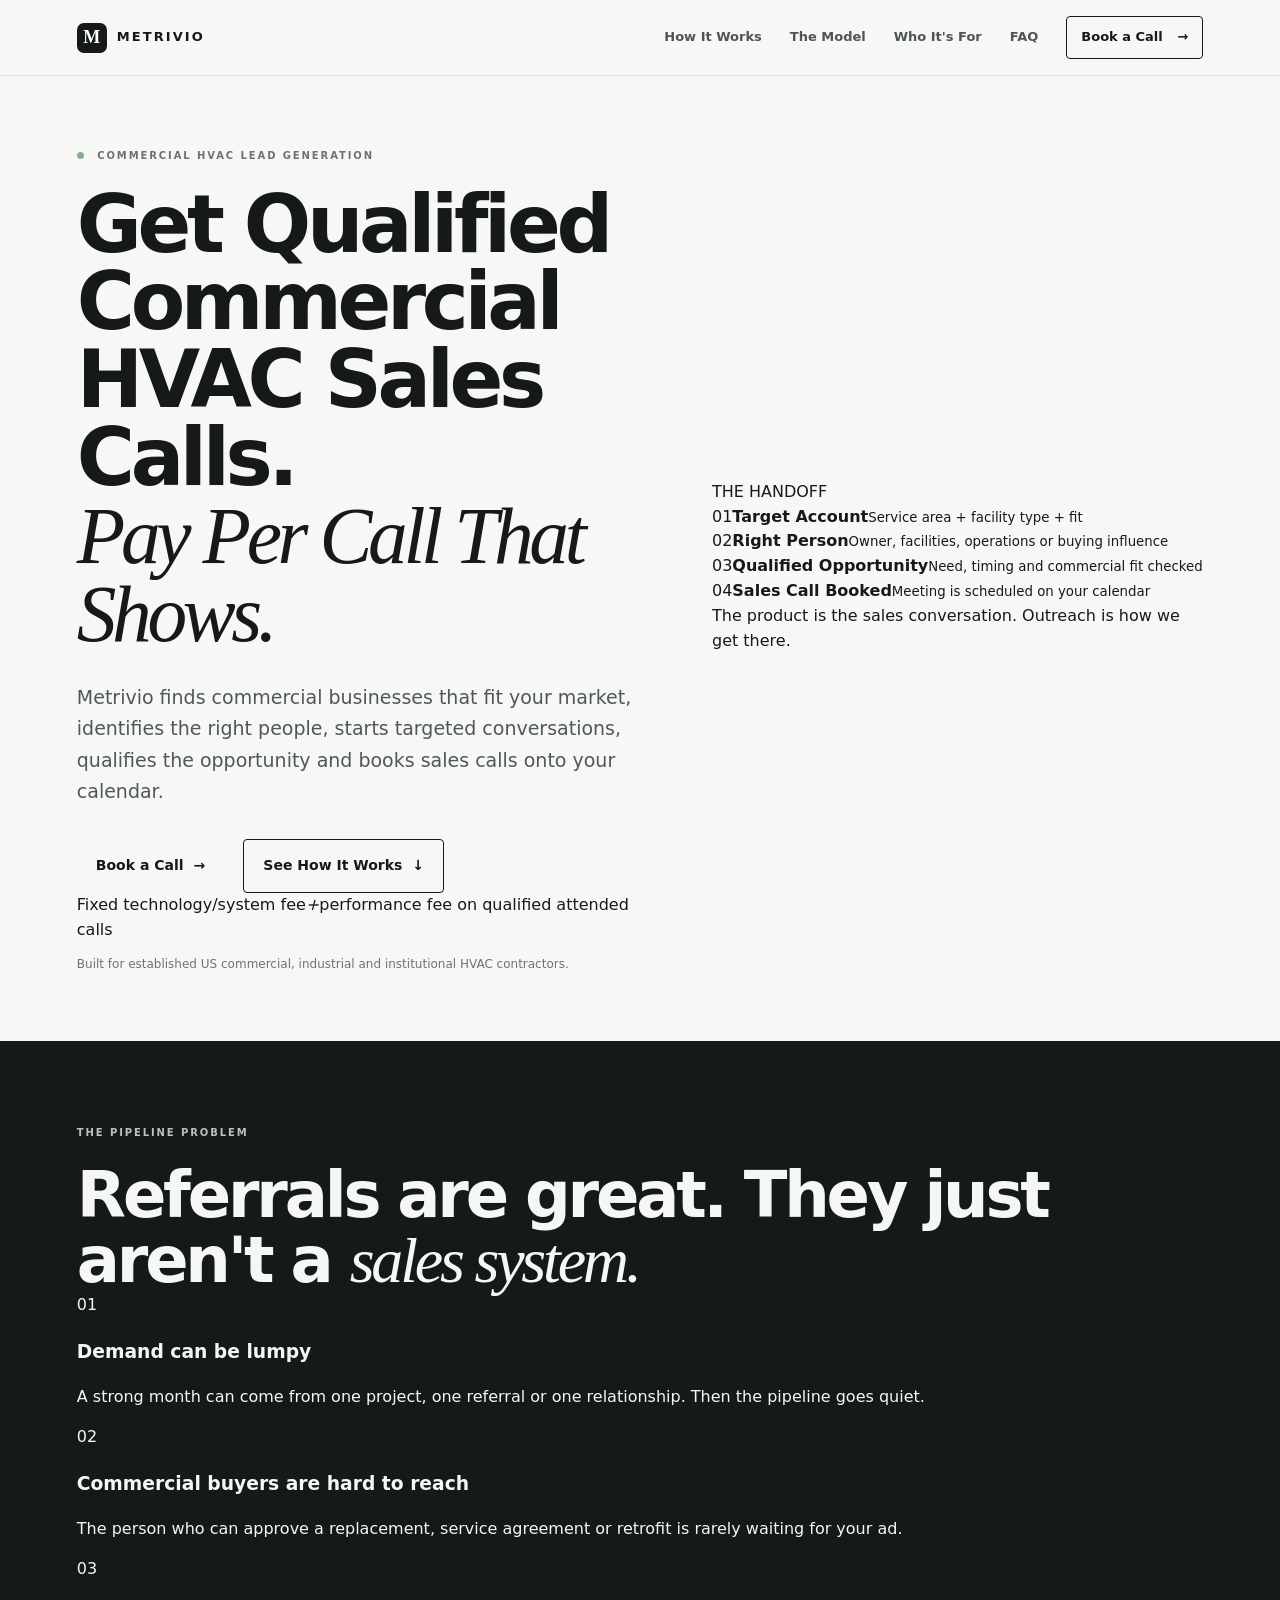
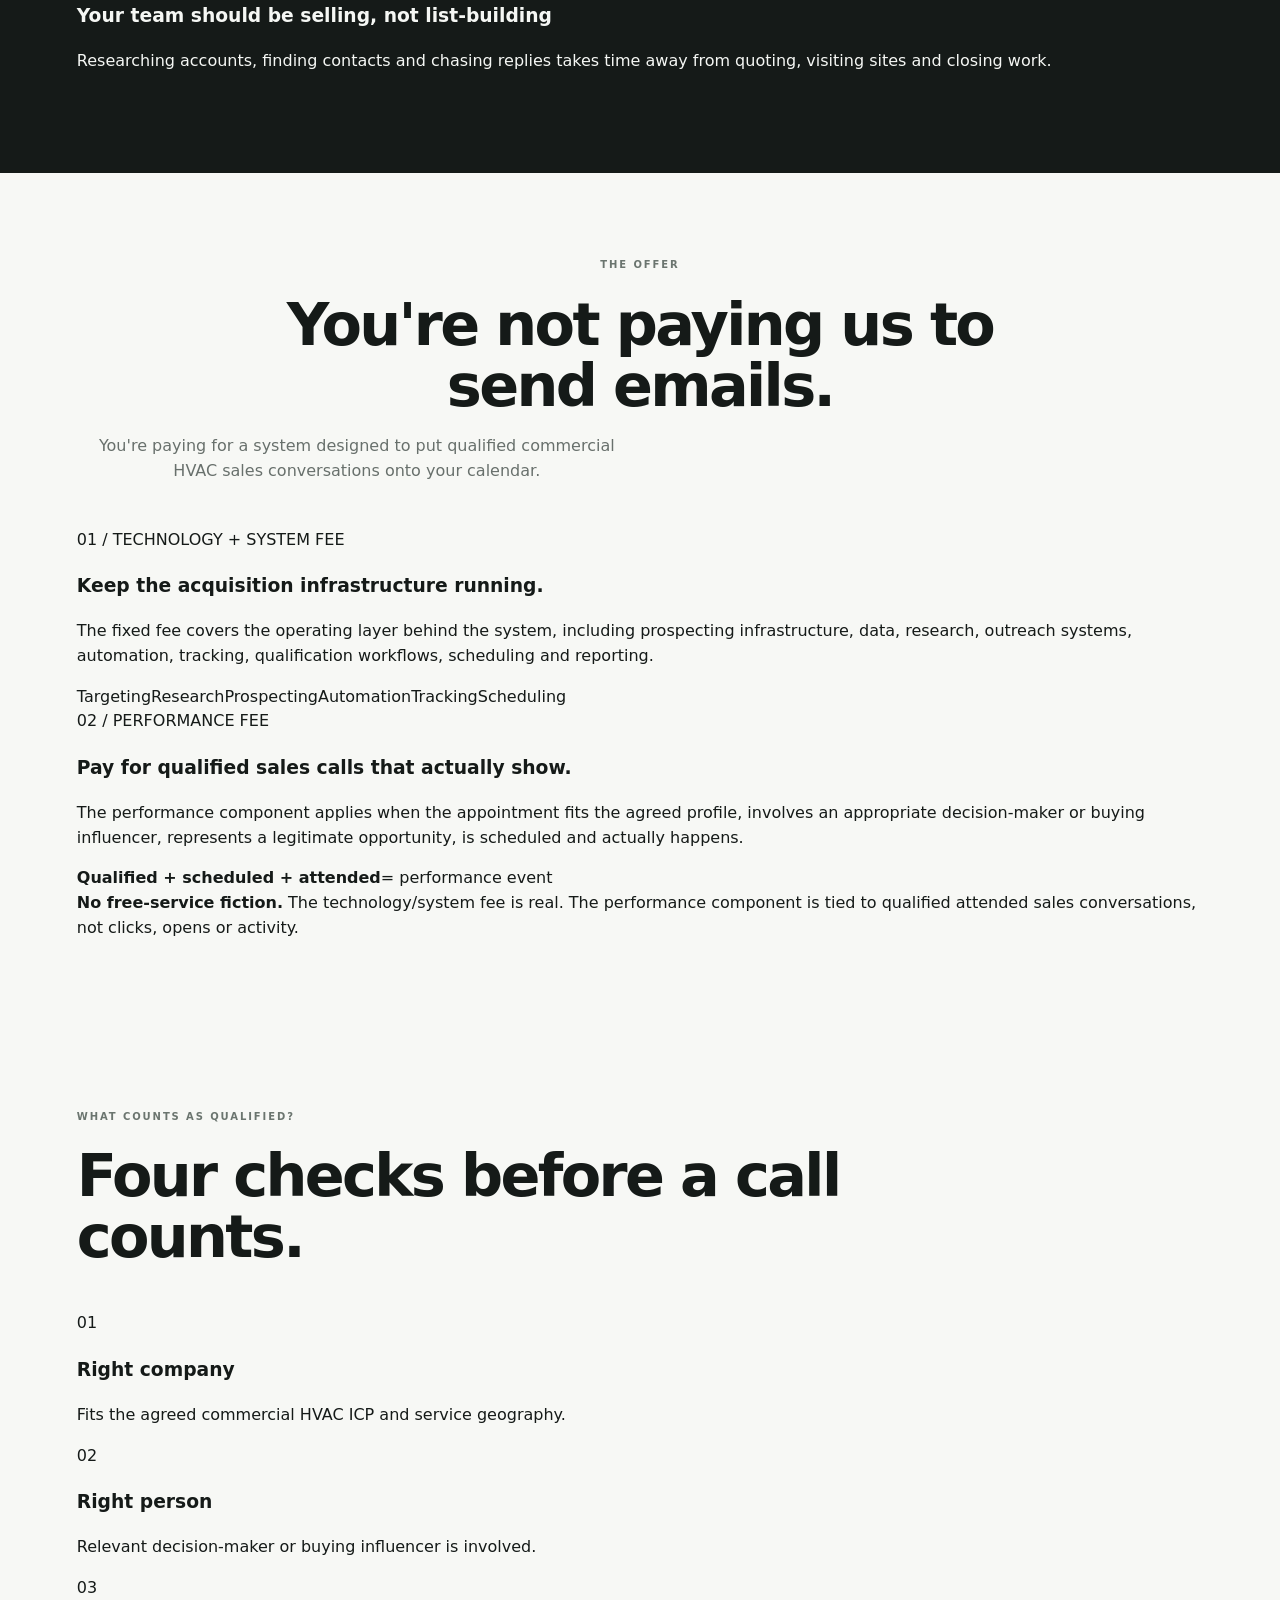
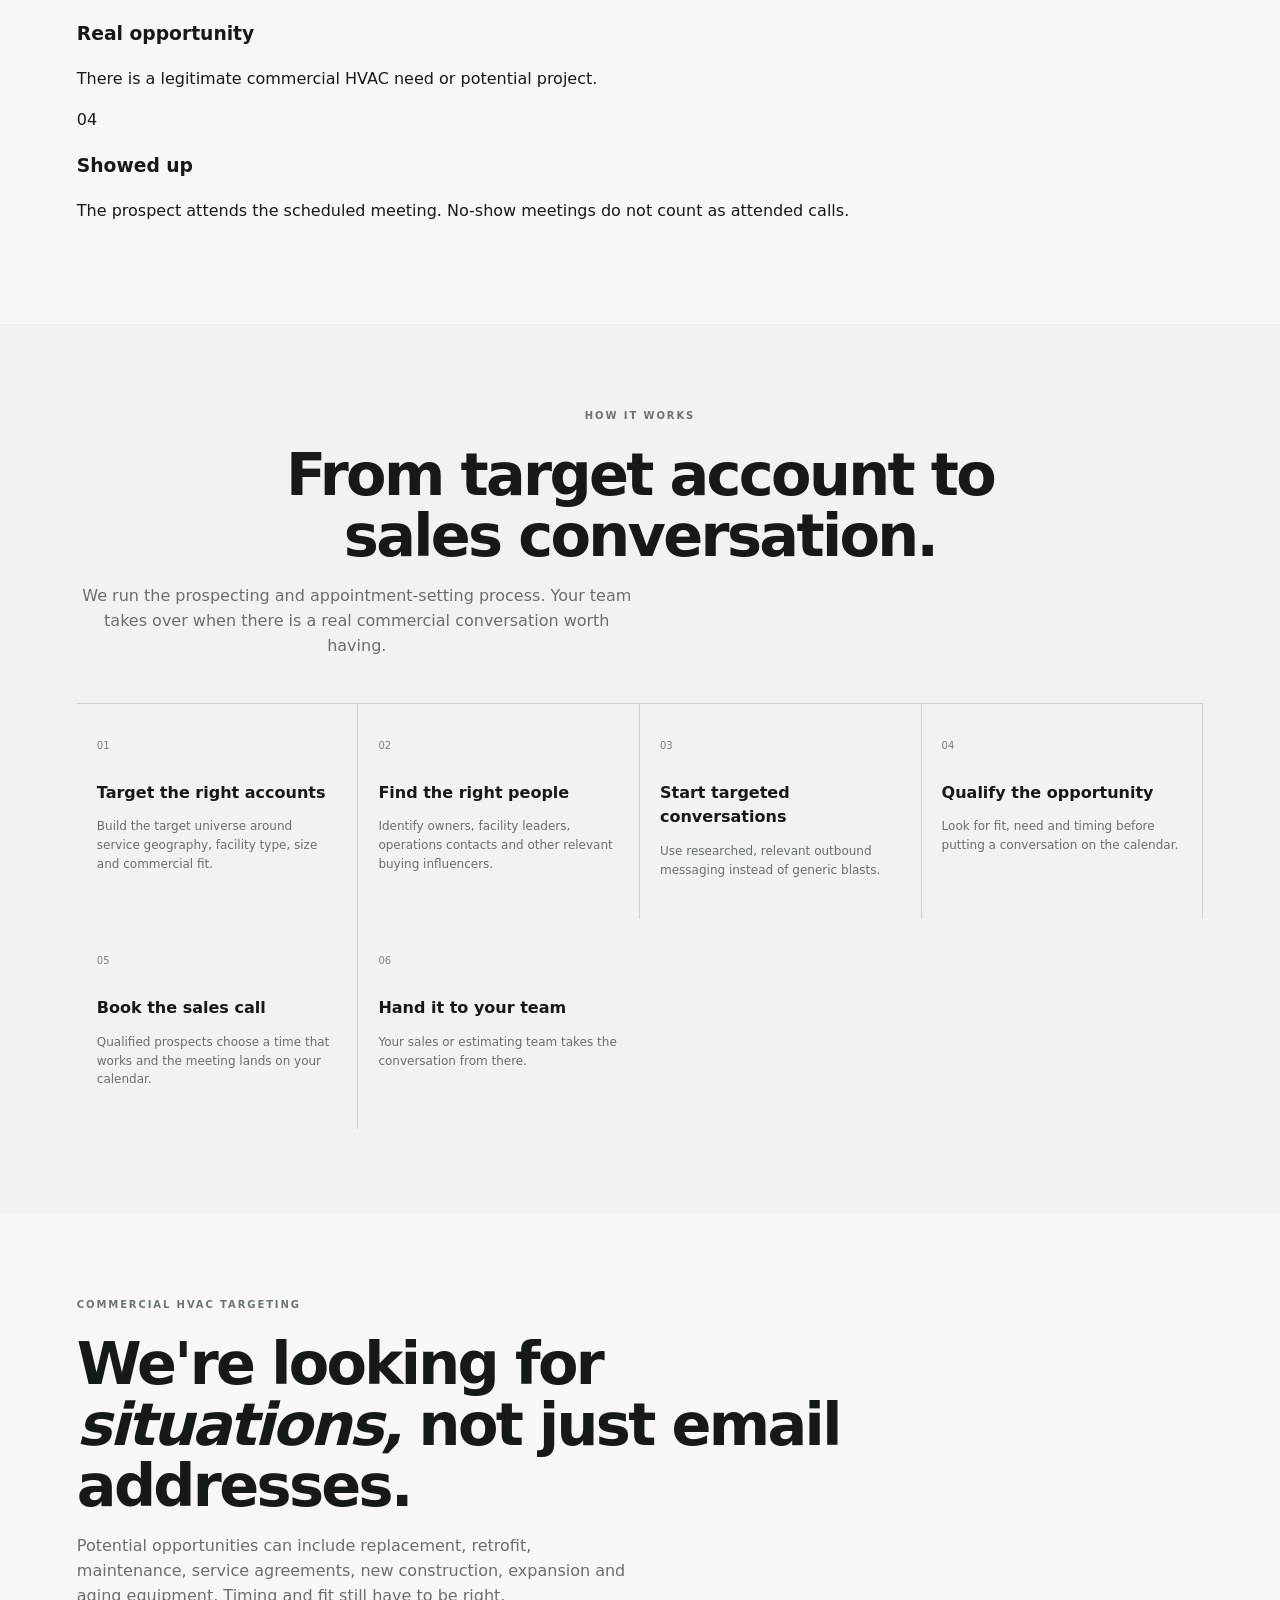
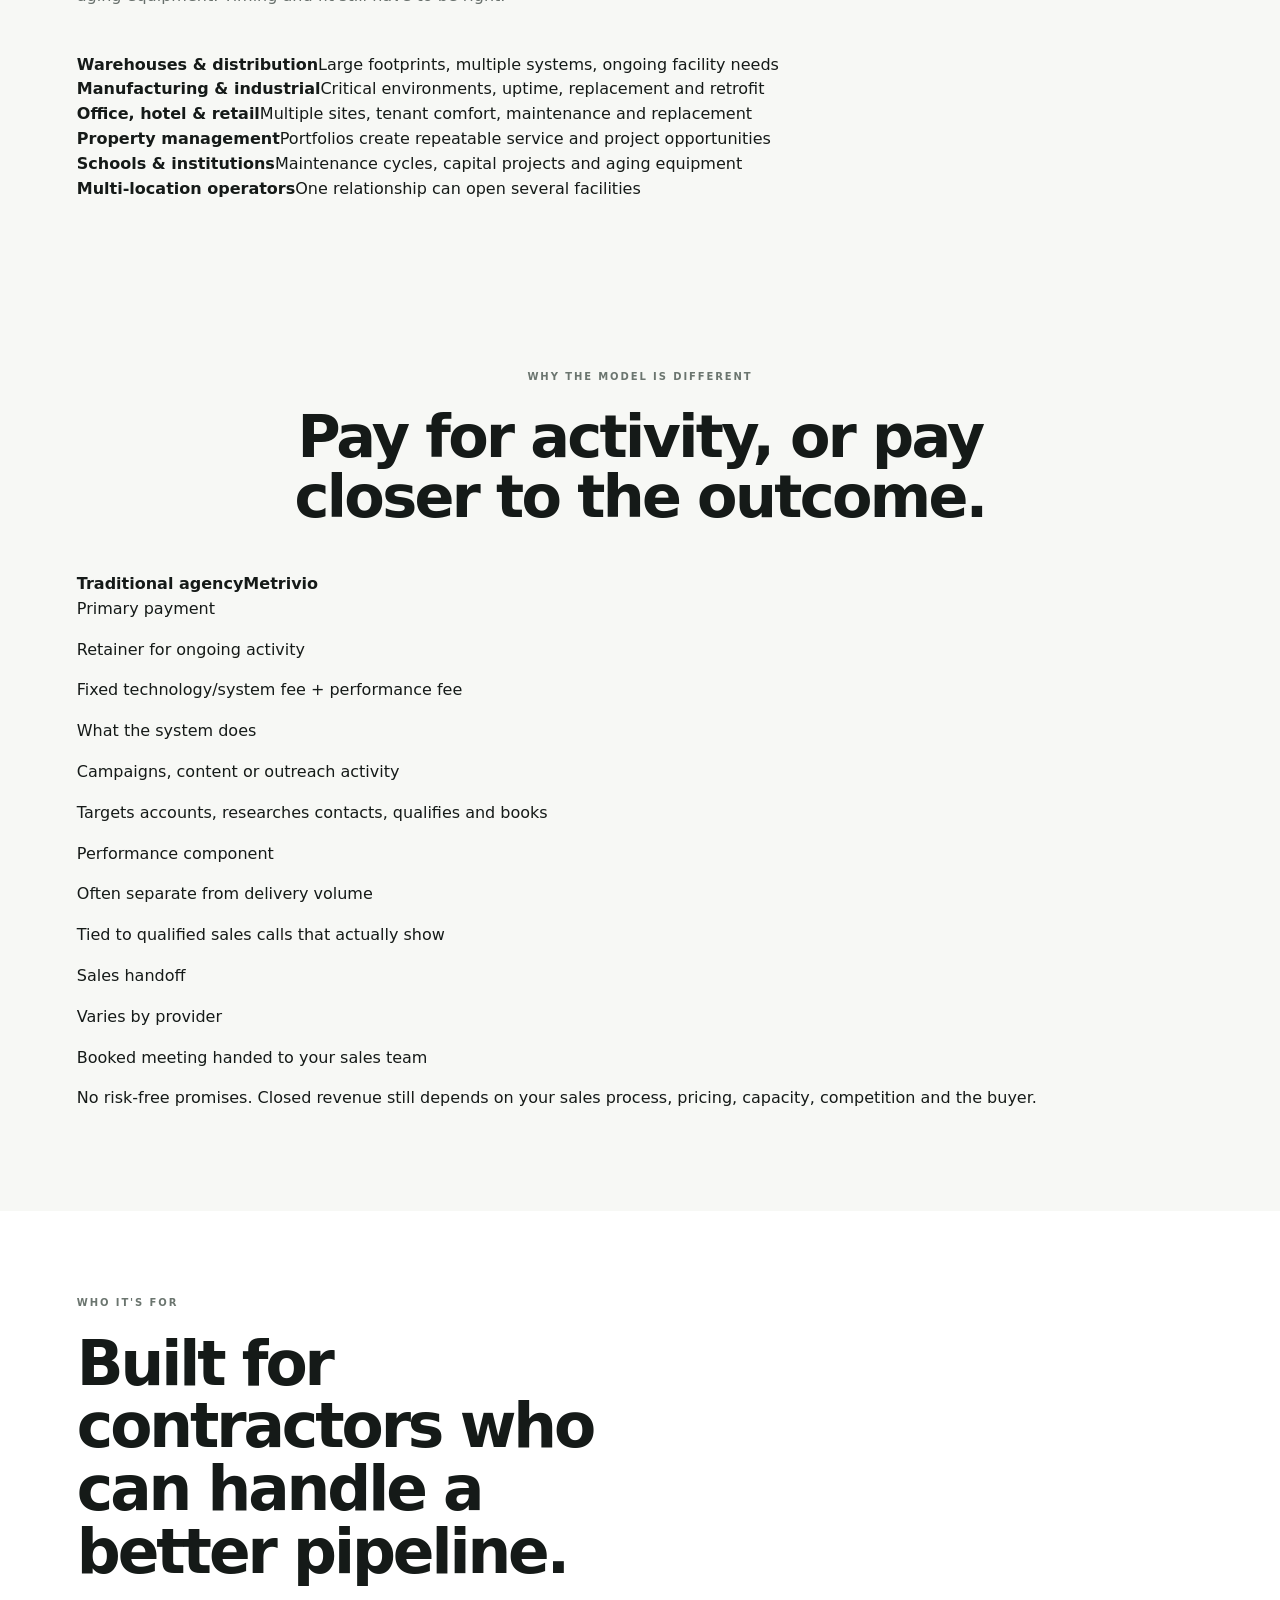
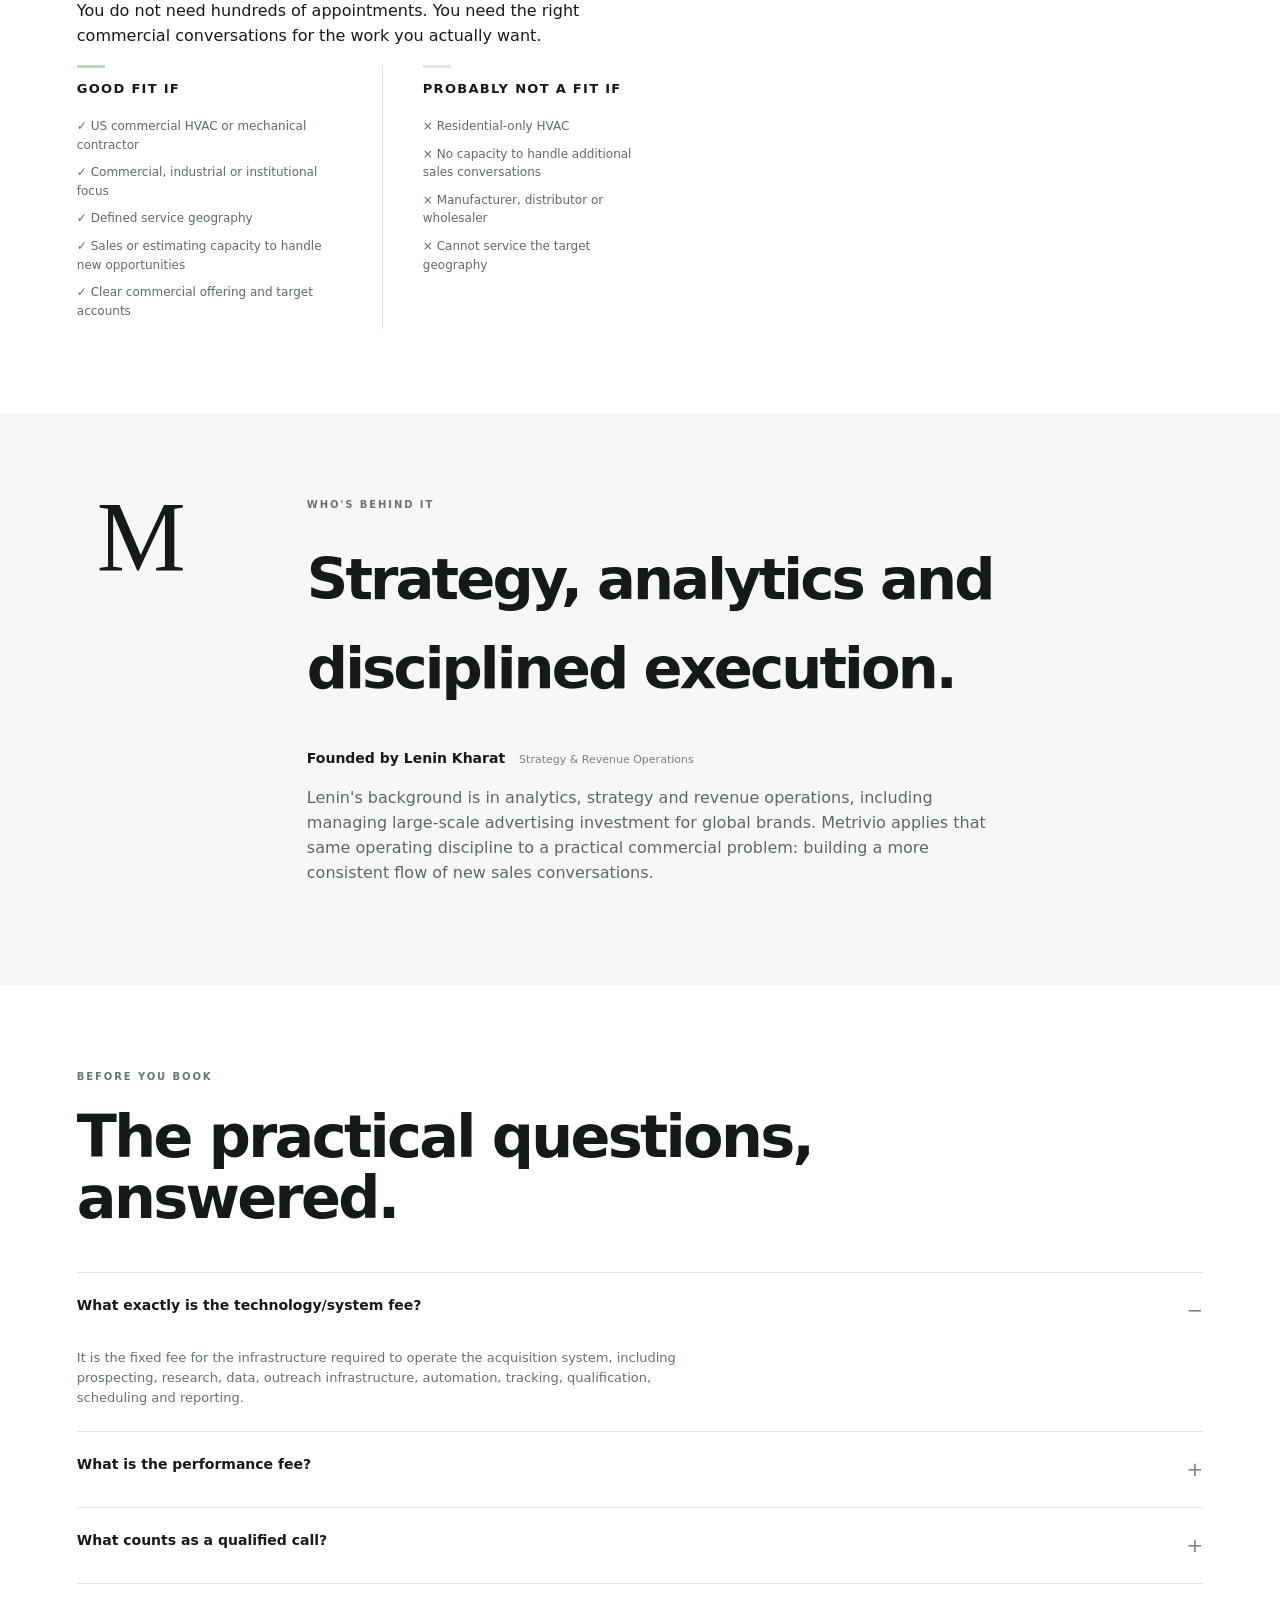
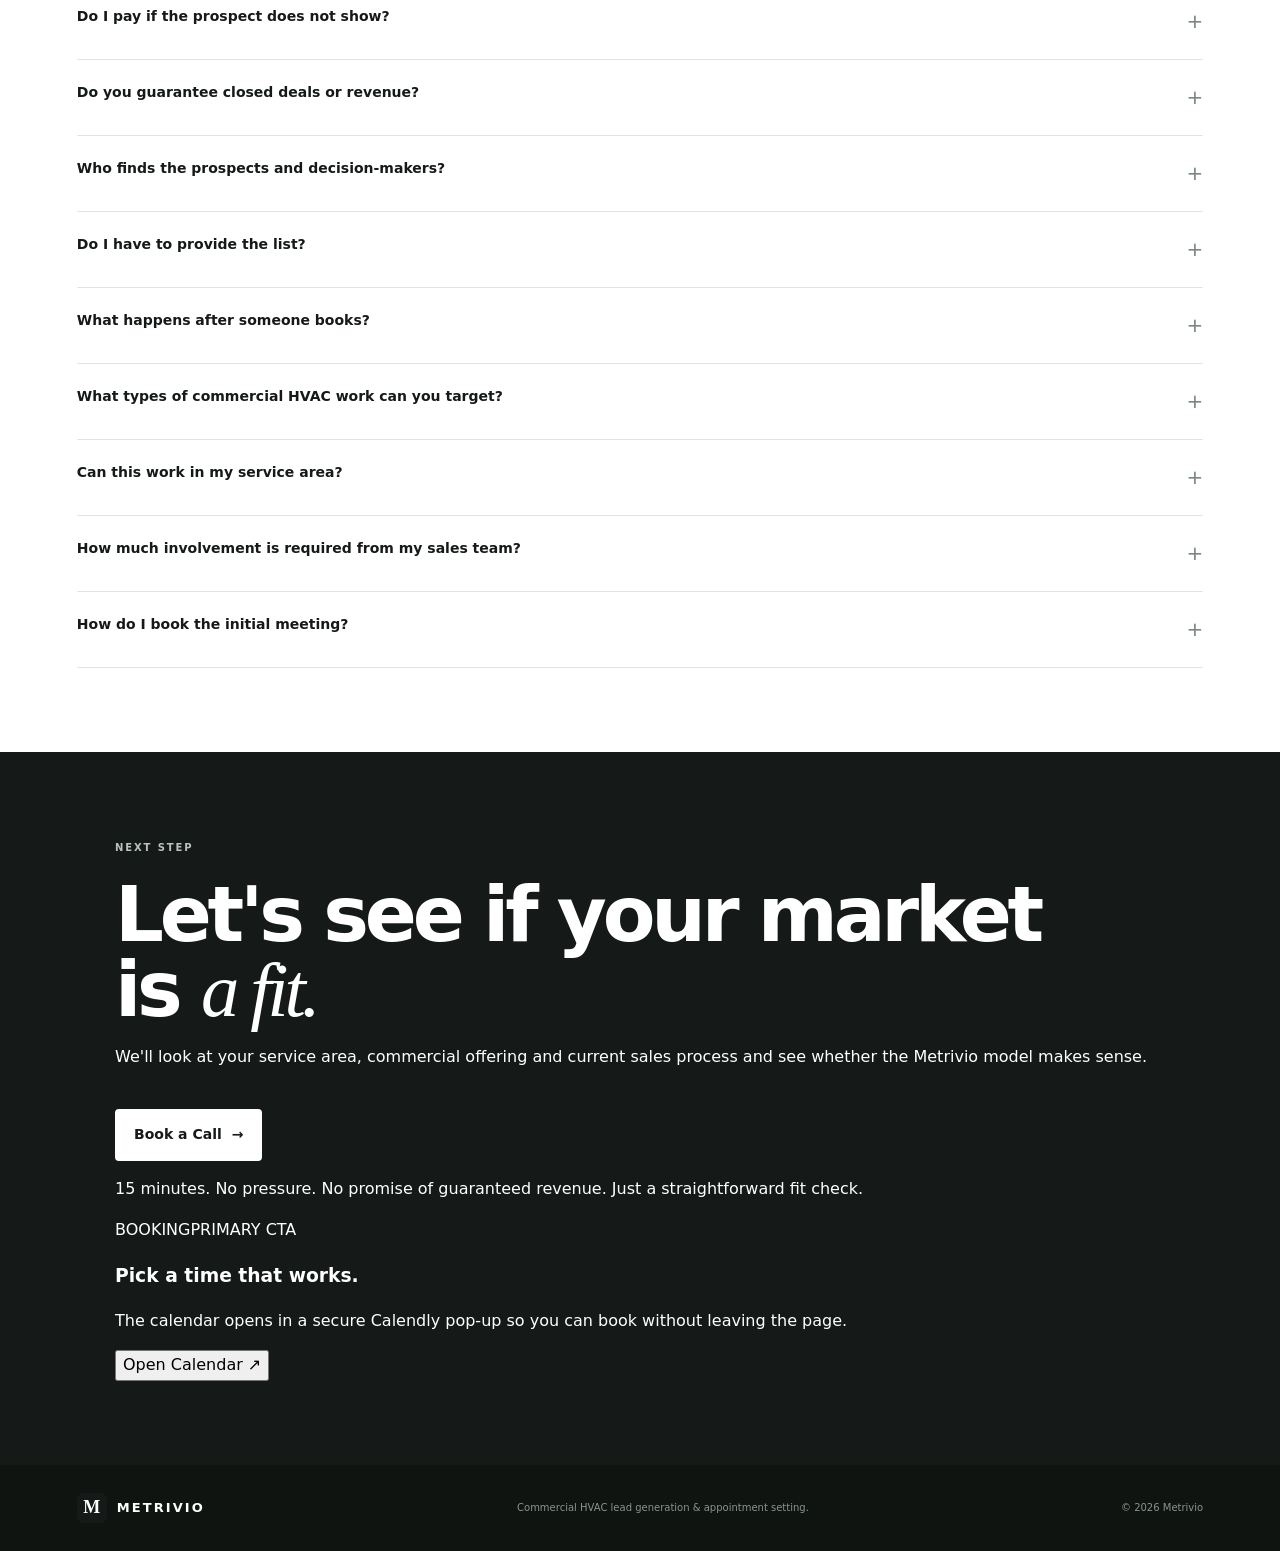
==== commit 8fc26e1c: "Rebuild Metrivio as commercial HVAC lead generation funnel" ====
--- a/index.html
+++ b/index.html
@@ -3,200 +3,242 @@
 <head>
   <meta charset="utf-8">
   <meta name="viewport" content="width=device-width, initial-scale=1">
-  <title>Metrivio Lead Rescue | Recover Missed HVAC Leads</title>
-  <meta name="description" content="Metrivio helps US HVAC companies recover missed inbound calls with immediate follow-up, lead qualification, booking and team notifications.">
+  <meta name="theme-color" content="#101315">
+  <title>Commercial HVAC Lead Generation & Appointment Setting | Metrivio</title>
+  <meta name="description" content="Metrivio helps US commercial HVAC and mechanical contractors generate qualified sales conversations through targeted prospecting, qualification and appointment setting. Fixed technology fee plus a performance fee for qualified attended calls.">
   <meta name="robots" content="index,follow">
-  <meta property="og:title" content="Metrivio Lead Rescue | Recover Missed HVAC Leads">
-  <meta property="og:description" content="Turn missed HVAC calls into booked jobs. Metrivio follows up immediately when a call is missed, qualifies the lead, and moves it toward a booking.">
+  <meta property="og:title" content="Get Qualified Commercial HVAC Sales Calls | Metrivio">
+  <meta property="og:description" content="Target the right commercial accounts, reach the right people, qualify opportunities and book sales calls. Fixed technology fee, then pay for qualified sales calls that show.">
   <meta property="og:type" content="website">
   <meta property="og:url" content="https://metrivio.co.in/">
   <link rel="canonical" href="https://metrivio.co.in/">
-  <link rel="icon" href="data:image/svg+xml,%3Csvg xmlns='http://www.w3.org/2000/svg' viewBox='0 0 64 64'%3E%3Crect width='64' height='64' rx='14' fill='%23151a18'/%3E%3Cpath d='M16 45V19h7l9 13 9-13h7v26h-7V30l-9 12-9-12v15z' fill='white'/%3E%3C/svg%3E">
+  <link rel="icon" href="data:image/svg+xml,%3Csvg xmlns='http://www.w3.org/2000/svg' viewBox='0 0 64 64'%3E%3Crect width='64' height='64' rx='10' fill='%23101315'/%3E%3Cpath d='M15 46V18h8l9 13 9-13h8v28h-8V31l-9 12-9-12v15z' fill='%23f4efe6'/%3E%3C/svg%3E">
   <link rel="stylesheet" href="style.css">
+  <script src="https://assets.calendly.com/assets/external/widget.js" async></script>
 </head>
 <body>
 <header class="site-header">
- <div class="header-inner">
-  <a class="brand" href="#" aria-label="Metrivio home"><span class="brand-mark">M</span><span>METRIVIO</span></a>
-  <nav aria-label="Primary navigation">
-    <a href="#how-it-works">How It Works</a>
-    <a href="#what-we-recover">What We Recover</a>
-    <a href="#who-its-for">Who It's For</a>
-    <a href="#faq">FAQ</a>
-    <a class="nav-cta" href="#contact">Book a Call <span>→</span></a>
-  </nav>
- </div>
+  <div class="header-inner">
+    <a class="brand" href="#top" aria-label="Metrivio home"><span class="brand-mark">M</span><span>METRIVIO</span></a>
+    <nav aria-label="Primary navigation">
+      <a href="#how-it-works">How It Works</a>
+      <a href="#offer">The Model</a>
+      <a href="#fit">Who It's For</a>
+      <a href="#faq">FAQ</a>
+      <a class="nav-cta calendly-trigger" href="#book">Book a Call <span>→</span></a>
+    </nav>
+  </div>
 </header>
 
-<main>
-<section class="hero">
-  <div class="hero-solo">
-    <div class="eyebrow"><span></span> INBOUND LEAD RECOVERY FOR HVAC COMPANIES</div>
-    <h1>Turn Missed HVAC Calls Into Booked Jobs.</h1>
-    <p class="hero-copy">When your team can't answer, Metrivio follows up immediately, qualifies the lead, and moves them toward a booked appointment.</p>
-    <div class="hero-actions">
-      <a class="button button-dark" href="#contact">Book a 15-Minute Call <span>→</span></a>
-      <a class="button button-outline" href="#how-it-works">See How It Works ↓</a>
-    </div>
-    <p class="qualifier">Built for established US residential HVAC companies.</p>
-  </div>
-</section>
-
-<section class="dark-section" id="problem">
-  <div class="section-intro centered">
-    <div class="eyebrow light">THE PROBLEM</div>
-    <h2>You already paid for the demand. <em>Don't lose it on the phone.</em></h2>
-    <p class="lede">Paid search, Google, and referrals get the phone to ring. The customer calls, but your team is on a job, on another line, or it's after hours. The call goes unanswered.</p>
-    <p class="lede">That customer doesn't wait. They call the next HVAC company on the list — and without a fast follow-up, there's no second chance to get them back.</p>
-    <p class="lede lede-strong">Every missed call without a follow-up is a job that goes to a competitor.</p>
-  </div>
-</section>
-
-<section class="dashboard-section" id="how-it-works">
-  <div class="section-intro">
-    <div class="eyebrow">HOW IT WORKS</div>
-    <h2>One missed call. One automatic recovery sequence.</h2>
-    <p>When your team can't pick up, Metrivio starts working the lead immediately — before the customer moves on to your competitor.</p>
-  </div>
-
-  <div class="steps">
-    <article><span>01</span><h3>Call Missed</h3><p>A call comes in and goes unanswered — busy line, after hours, or a technician who's already on a job.</p></article>
-    <article><span>02</span><h3>Instant Response</h3><p>Metrivio texts the caller right away, acknowledging the missed call so they know someone's on it.</p></article>
-    <article><span>03</span><h3>Lead Qualified</h3><p>A short back-and-forth collects the basics — the issue, urgency, and location — so your team isn't starting cold.</p></article>
-    <article><span>04</span><h3>Appointment Offered</h3><p>The lead is moved toward booking, or handed off to your team when a live conversation makes more sense.</p></article>
-    <article><span>05</span><h3>Team Notified</h3><p>Your team is notified with the details and can follow up if the lead needs a human touch.</p></article>
-  </div>
-
-  <div class="principle">
-    <strong>No autonomous magic — just a fast, consistent follow-up your business runs every time a call is missed.</strong>
-  </div>
-</section>
-
-<section class="method" id="mockup">
-  <div class="section-intro centered">
-    <div class="eyebrow">EXAMPLE CUSTOMER CONVERSATION</div>
-    <h2>What a recovered lead looks like.</h2>
-  </div>
-  <div class="chat-mock">
-    <div class="chat-mock-head">
-      <span class="dash-kicker">MISSED CALL FOLLOW-UP</span>
-      <span class="fictional">EXAMPLE — NOT A REAL CUSTOMER</span>
-    </div>
-    <div class="chat-thread">
-      <div class="chat-bubble customer"><span class="chat-label">Customer</span>Hi, my AC stopped working. I just called.</div>
-      <div class="chat-bubble metrivio"><span class="chat-label">Metrivio</span>Sorry we missed your call. Is your system completely down?</div>
-      <div class="chat-bubble customer"><span class="chat-label">Customer</span>Yes.</div>
-      <div class="chat-bubble metrivio"><span class="chat-label">Metrivio</span>Got it. What's your ZIP code?</div>
-      <div class="chat-bubble customer"><span class="chat-label">Customer</span>75201</div>
-      <div class="chat-bubble metrivio"><span class="chat-label">Metrivio</span>Thanks. We can help with that. Want to see the earliest available appointment?</div>
-    </div>
-    <div class="chat-cta"><span class="button button-dark" role="presentation">Book Appointment <span>→</span></span></div>
-  </div>
-</section>
-
-<section class="dashboard-section" id="what-we-recover">
-  <div class="section-intro">
-    <div class="eyebrow">WHAT THE HVAC COMPANY GETS</div>
-    <h2>The goal isn't another inbox. It's more booked opportunities.</h2>
-  </div>
-  <div class="deliverable-grid recover-grid">
-    <article><span>01</span><h3>Missed-Call Recovery</h3><p>Every unanswered call gets an immediate follow-up, automatically.</p></article>
-    <article><span>02</span><h3>After-Hours Response</h3><p>Nights, weekends, and emergency calls get a response too — not just business hours.</p></article>
-    <article><span>03</span><h3>Lead Qualification</h3><p>Basic job details are collected before your team ever picks up the phone.</p></article>
-    <article><span>04</span><h3>Booking / Handoff</h3><p>Leads move toward a booked appointment, or get handed to your team when needed.</p></article>
-    <article><span>05</span><h3>Follow-Up Sequences</h3><p>Leads who don't respond right away get followed up with when appropriate.</p></article>
-    <article><span>06</span><h3>Team Notifications</h3><p>Your team knows exactly which leads came in and what they need.</p></article>
-    <article><span>07</span><h3>Lead Pipeline</h3><p>A clear view of every missed call and where it stands in the recovery process.</p></article>
-    <article><span>08</span><h3>Simple Performance Visibility</h3><p>See how many calls were missed and how many were recovered.</p></article>
-  </div>
-</section>
-
-<section class="fit" id="who-its-for">
-  <div class="fit-inner">
+<main id="top">
+  <section class="hero">
+    <div class="hero-grid">
+      <div class="hero-copy-wrap">
+        <div class="eyebrow"><span></span> COMMERCIAL HVAC LEAD GENERATION</div>
+        <h1>Get Qualified Commercial HVAC Sales Calls.<br><em>Pay Per Call That Shows.</em></h1>
+        <p class="hero-copy">Metrivio finds commercial businesses that fit your market, identifies the right people, starts targeted conversations, qualifies the opportunity and books sales calls onto your calendar.</p>
+        <div class="hero-actions">
+          <a class="button button-accent calendly-trigger" href="#book">Book a Call <span>→</span></a>
+          <a class="button button-outline" href="#how-it-works">See How It Works <span>↓</span></a>
+        </div>
+        <div class="hero-proof">
+          <span>Fixed technology/system fee</span><i>+</i><span>performance fee on qualified attended calls</span>
+        </div>
+        <p class="qualifier">Built for established US commercial, industrial and institutional HVAC contractors.</p>
+      </div>
+      <div class="hero-panel" aria-label="Illustration of the Metrivio sales pipeline">
+        <div class="panel-label">THE HANDOFF</div>
+        <div class="pipeline">
+          <div class="pipeline-step"><span>01</span><strong>Target Account</strong><small>Service area + facility type + fit</small></div>
+          <div class="pipeline-line"></div>
+          <div class="pipeline-step"><span>02</span><strong>Right Person</strong><small>Owner, facilities, operations or buying influence</small></div>
+          <div class="pipeline-line"></div>
+          <div class="pipeline-step"><span>03</span><strong>Qualified Opportunity</strong><small>Need, timing and commercial fit checked</small></div>
+          <div class="pipeline-line"></div>
+          <div class="pipeline-step active"><span>04</span><strong>Sales Call Booked</strong><small>Meeting is scheduled on your calendar</small></div>
+        </div>
+        <div class="panel-footer">The product is the sales conversation. Outreach is how we get there.</div>
+      </div>
+    </div>
+  </section>
+
+  <section class="dark-section" id="problem">
+    <div class="split-copy">
+      <div>
+        <div class="eyebrow light">THE PIPELINE PROBLEM</div>
+        <h2>Referrals are great. They just aren't a <em>sales system.</em></h2>
+      </div>
+      <div class="problem-list">
+        <article><span>01</span><h3>Demand can be lumpy</h3><p>A strong month can come from one project, one referral or one relationship. Then the pipeline goes quiet.</p></article>
+        <article><span>02</span><h3>Commercial buyers are hard to reach</h3><p>The person who can approve a replacement, service agreement or retrofit is rarely waiting for your ad.</p></article>
+        <article><span>03</span><h3>Your team should be selling, not list-building</h3><p>Researching accounts, finding contacts and chasing replies takes time away from quoting, visiting sites and closing work.</p></article>
+      </div>
+    </div>
+  </section>
+
+  <section class="light-section" id="offer">
+    <div class="section-intro centered">
+      <div class="eyebrow">THE OFFER</div>
+      <h2>You're not paying us to send emails.</h2>
+      <p>You're paying for a system designed to put qualified commercial HVAC sales conversations onto your calendar.</p>
+    </div>
+    <div class="pricing-grid">
+      <article class="pricing-card">
+        <div class="card-kicker">01 / TECHNOLOGY + SYSTEM FEE</div>
+        <h3>Keep the acquisition infrastructure running.</h3>
+        <p>The fixed fee covers the operating layer behind the system, including prospecting infrastructure, data, research, outreach systems, automation, tracking, qualification workflows, scheduling and reporting.</p>
+        <div class="card-lines"><span>Targeting</span><span>Research</span><span>Prospecting</span><span>Automation</span><span>Tracking</span><span>Scheduling</span></div>
+      </article>
+      <article class="pricing-card featured">
+        <div class="card-kicker">02 / PERFORMANCE FEE</div>
+        <h3>Pay for qualified sales calls that actually show.</h3>
+        <p>The performance component applies when the appointment fits the agreed profile, involves an appropriate decision-maker or buying influencer, represents a legitimate opportunity, is scheduled and actually happens.</p>
+        <div class="show-rule"><strong>Qualified + scheduled + attended</strong><span>= performance event</span></div>
+      </article>
+    </div>
+    <div class="pricing-note"><strong>No free-service fiction.</strong> The technology/system fee is real. The performance component is tied to qualified attended sales conversations, not clicks, opens or activity.</div>
+  </section>
+
+  <section class="qualification" id="qualification">
+    <div class="section-intro">
+      <div class="eyebrow">WHAT COUNTS AS QUALIFIED?</div>
+      <h2>Four checks before a call counts.</h2>
+    </div>
+    <div class="qual-grid">
+      <article><span>01</span><h3>Right company</h3><p>Fits the agreed commercial HVAC ICP and service geography.</p></article>
+      <article><span>02</span><h3>Right person</h3><p>Relevant decision-maker or buying influencer is involved.</p></article>
+      <article><span>03</span><h3>Real opportunity</h3><p>There is a legitimate commercial HVAC need or potential project.</p></article>
+      <article><span>04</span><h3>Showed up</h3><p>The prospect attends the scheduled meeting. No-show meetings do not count as attended calls.</p></article>
+    </div>
+  </section>
+
+  <section class="process" id="how-it-works">
+    <div class="section-intro centered">
+      <div class="eyebrow">HOW IT WORKS</div>
+      <h2>From target account to sales conversation.</h2>
+      <p>We run the prospecting and appointment-setting process. Your team takes over when there is a real commercial conversation worth having.</p>
+    </div>
+    <div class="process-grid">
+      <article><span>01</span><b>Target the right accounts</b><p>Build the target universe around service geography, facility type, size and commercial fit.</p></article>
+      <article><span>02</span><b>Find the right people</b><p>Identify owners, facility leaders, operations contacts and other relevant buying influencers.</p></article>
+      <article><span>03</span><b>Start targeted conversations</b><p>Use researched, relevant outbound messaging instead of generic blasts.</p></article>
+      <article><span>04</span><b>Qualify the opportunity</b><p>Look for fit, need and timing before putting a conversation on the calendar.</p></article>
+      <article><span>05</span><b>Book the sales call</b><p>Qualified prospects choose a time that works and the meeting lands on your calendar.</p></article>
+      <article><span>06</span><b>Hand it to your team</b><p>Your sales or estimating team takes the conversation from there.</p></article>
+    </div>
+  </section>
+
+  <section class="targets">
+    <div class="targets-inner">
+      <div class="section-intro">
+        <div class="eyebrow">COMMERCIAL HVAC TARGETING</div>
+        <h2>We're looking for <em>situations,</em> not just email addresses.</h2>
+        <p>Potential opportunities can include replacement, retrofit, maintenance, service agreements, new construction, expansion and aging equipment. Timing and fit still have to be right.</p>
+      </div>
+      <div class="target-list">
+        <div><strong>Warehouses & distribution</strong><span>Large footprints, multiple systems, ongoing facility needs</span></div>
+        <div><strong>Manufacturing & industrial</strong><span>Critical environments, uptime, replacement and retrofit</span></div>
+        <div><strong>Office, hotel & retail</strong><span>Multiple sites, tenant comfort, maintenance and replacement</span></div>
+        <div><strong>Property management</strong><span>Portfolios create repeatable service and project opportunities</span></div>
+        <div><strong>Schools & institutions</strong><span>Maintenance cycles, capital projects and aging equipment</span></div>
+        <div><strong>Multi-location operators</strong><span>One relationship can open several facilities</span></div>
+      </div>
+    </div>
+  </section>
+
+  <section class="comparison">
+    <div class="section-intro centered">
+      <div class="eyebrow">WHY THE MODEL IS DIFFERENT</div>
+      <h2>Pay for activity, or pay closer to the outcome.</h2>
+    </div>
+    <div class="comparison-table">
+      <div class="comparison-head"><span></span><strong>Traditional agency</strong><strong>Metrivio</strong></div>
+      <div><span>Primary payment</span><p>Retainer for ongoing activity</p><p>Fixed technology/system fee + performance fee</p></div>
+      <div><span>What the system does</span><p>Campaigns, content or outreach activity</p><p>Targets accounts, researches contacts, qualifies and books</p></div>
+      <div><span>Performance component</span><p>Often separate from delivery volume</p><p>Tied to qualified sales calls that actually show</p></div>
+      <div><span>Sales handoff</span><p>Varies by provider</p><p>Booked meeting handed to your sales team</p></div>
+    </div>
+    <p class="comparison-note">No risk-free promises. Closed revenue still depends on your sales process, pricing, capacity, competition and the buyer.</p>
+  </section>
+
+  <section class="fit" id="fit">
+    <div class="fit-copy">
+      <div class="eyebrow">WHO IT'S FOR</div>
+      <h2>Built for contractors who can handle a better pipeline.</h2>
+      <p>You do not need hundreds of appointments. You need the right commercial conversations for the work you actually want.</p>
+    </div>
+    <div class="fit-columns">
+      <div>
+        <h3>Good fit if</h3>
+        <p>✓ US commercial HVAC or mechanical contractor</p>
+        <p>✓ Commercial, industrial or institutional focus</p>
+        <p>✓ Defined service geography</p>
+        <p>✓ Sales or estimating capacity to handle new opportunities</p>
+        <p>✓ Clear commercial offering and target accounts</p>
+      </div>
+      <div class="not-fit">
+        <h3>Probably not a fit if</h3>
+        <p>× Residential-only HVAC</p>
+        <p>× No capacity to handle additional sales conversations</p>
+        <p>× Manufacturer, distributor or wholesaler</p>
+        <p>× Cannot service the target geography</p>
+      </div>
+    </div>
+  </section>
+
+  <section class="about">
+    <div class="about-mark">M</div>
     <div>
-        <div class="eyebrow">WHO IT'S FOR</div>
-        <h2>Built for HVAC companies where every missed call matters.</h2>
-    </div>
-
-    <div class="fit-columns">
-        <div>
-            <h3>Good fit if</h3>
-            <p>✓ US residential HVAC company</p>
-            <p>✓ Established local or regional operator</p>
-            <p>✓ Meaningful inbound call volume</p>
-            <p>✓ Offers emergency or same-day service</p>
-            <p>✓ Multiple service areas or locations</p>
-            <p>✓ Team handles enough demand that calls get missed</p>
-        </div>
-
-        <div class="not-fit">
-            <h3>Probably not a fit if</h3>
-            <p>× Tiny one-person operation with very little inbound volume</p>
-            <p>× Primarily commercial work</p>
-            <p>× Little to no inbound phone demand</p>
-        </div>
-    </div>
-  </div>
-</section>
-
-<section class="about">
-  <div class="about-mark">M</div>
-  <div>
-    <div class="eyebrow">WHO'S BEHIND IT</div>
-    <h2>Built on strategy and revenue operations.</h2>
-    <div class="founder">
-      <strong>Founded by Lenin Kharat</strong>
-      <span>Strategy &amp; Revenue Operations</span>
-    </div>
-    <p class="founder-note">
-      Lenin has spent his career in analytics and revenue operations, including managing
-      large-scale advertising investment for global brands. Metrivio applies that same
-      operational discipline to a simpler problem: making sure inbound demand a business
-      already generates doesn't go to a competitor.
-    </p>
-  </div>
-</section>
-
-<section class="cta-section" id="contact">
-  <div class="cta-inner">
- <div class="eyebrow light">NEXT STEP</div>
-<h2>Recover the leads your business is <em>already generating.</em></h2>
-<p>Metrivio installs and manages the Lead Rescue workflow around your existing inbound process.</p>
-<p class="cta-sub">We'll look at how your inbound calls are handled today and whether Lead Rescue makes sense for your business.</p>
-    <form id="leadForm" action="https://api.web3forms.com/submit" method="POST" novalidate>
-      <input type="hidden" name="access_key" value="3d45d026-1681-4e6f-a379-338136689426">
-
-    <div class="form-grid">
-        <label>Name<input name="name" required autocomplete="name"></label>
-        <label>Work email<input name="email" type="email" required autocomplete="email"></label>
-        <label>Company<input name="company" required autocomplete="organization"></label>
-        <label>Website<input name="website" type="url" placeholder="https://"></label>
-        <label>Number of locations<select name="locations" required><option value="">Select</option><option>1</option><option>2–3</option><option>4–9</option><option>10+</option></select></label>
-        <label>Approximate monthly inbound call volume<select name="call_volume" required><option value="">Select range</option><option>Under 100</option><option>100–300</option><option>300–700</option><option>700+</option></select></label>
-        <label class="span-2">What happens when you miss a call?<textarea name="missed_call_process" rows="2" required></textarea></label>
-      </div>
-      <button class="button button-light" type="submit">Book a 15-Minute Call <span>→</span></button>
-    <p class="form-note">No pitch. No pressure. Your information is used only to schedule and prepare for the call.</p>
-    </form>
-  <div id="success" class="success" hidden><strong>Thanks — your call request has been received.</strong><span>We'll review the information you've shared and get back to you shortly to schedule your call.</span></div>
-  </div>
-</section>
-
-<section class="faq" id="faq">
- <div class="faq-inner">
-  <div class="section-intro"><div class="eyebrow">BEFORE YOU BOOK</div><h2>A few things worth answering upfront.</h2></div>
-  <div class="faq-list">
-    <details open><summary>What happens when a call is missed?</summary><p>Metrivio texts the caller right away, works to understand what they need, and moves them toward a booked appointment or hands them off to your team.</p></details>
-    <details><summary>Does this replace my receptionist?</summary><p>No. It catches the calls that would otherwise go unanswered — after hours, during busy periods, or when the line is full — so nothing your team misses is lost.</p></details>
-    <details><summary>Can this work after hours?</summary><p>Yes. After-hours and emergency inquiries are one of the most common places HVAC companies lose leads, and it's built to respond then too.</p></details>
-    <details><summary>Does Metrivio work with my existing phone setup?</summary><p>It depends on your current phone and call-routing setup. We review that during onboarding to confirm the right way to connect it to your business.</p></details>
-  </div>
- </div>
-</section>
+      <div class="eyebrow">WHO'S BEHIND IT</div>
+      <h2>Strategy, analytics and disciplined execution.</h2>
+      <div class="founder"><strong>Founded by Lenin Kharat</strong><span>Strategy &amp; Revenue Operations</span></div>
+      <p>Lenin's background is in analytics, strategy and revenue operations, including managing large-scale advertising investment for global brands. Metrivio applies that same operating discipline to a practical commercial problem: building a more consistent flow of new sales conversations.</p>
+    </div>
+  </section>
+
+  <section class="faq" id="faq">
+    <div class="section-intro"><div class="eyebrow">BEFORE YOU BOOK</div><h2>The practical questions, answered.</h2></div>
+    <div class="faq-list">
+      <details open><summary>What exactly is the technology/system fee?</summary><p>It is the fixed fee for the infrastructure required to operate the acquisition system, including prospecting, research, data, outreach infrastructure, automation, tracking, qualification, scheduling and reporting.</p></details>
+      <details><summary>What is the performance fee?</summary><p>It is a separate fee tied to qualified commercial sales calls that meet the agreed qualification criteria and actually happen.</p></details>
+      <details><summary>What counts as a qualified call?</summary><p>The company fits the agreed target profile, the conversation involves an appropriate decision-maker or buying influencer, there is a legitimate commercial HVAC opportunity, the meeting is scheduled and the prospect attends.</p></details>
+      <details><summary>Do I pay if the prospect does not show?</summary><p>The performance fee is tied to attended calls. A scheduled no-show is not an attended sales call.</p></details>
+      <details><summary>Do you guarantee closed deals or revenue?</summary><p>No. Metrivio is responsible for targeting, prospecting, qualification and appointment setting. Whether a meeting becomes a project depends on your sales process and the buyer.</p></details>
+      <details><summary>Who finds the prospects and decision-makers?</summary><p>Metrivio handles target-account research, contact identification and the outbound process based on the ICP and service geography we agree together.</p></details>
+      <details><summary>Do I have to provide the list?</summary><p>No. Your input helps define the market and exclusions, but the prospecting and research system is operated by Metrivio.</p></details>
+      <details><summary>What happens after someone books?</summary><p>The qualified meeting lands on your calendar. Your team takes over the sales conversation, while the agreed tracking and reporting keeps the process visible.</p></details>
+      <details><summary>What types of commercial HVAC work can you target?</summary><p>Potential targets can include replacement, rooftop work, retrofit, maintenance contracts, service agreements, new construction, facility expansion and aging-equipment opportunities.</p></details>
+      <details><summary>Can this work in my service area?</summary><p>That depends on market density, your service geography, your commercial offering and the type of accounts you can realistically serve. We assess fit before recommending a rollout.</p></details>
+      <details><summary>How much involvement is required from my sales team?</summary><p>The main requirement is being able to take qualified calls and handle the commercial sales process. We can align on the handoff and information needed before launch.</p></details>
+      <details><summary>How do I book the initial meeting?</summary><p>Choose a time that works for you using the calendar below.</p></details>
+    </div>
+  </section>
+
+  <section class="cta-section" id="book">
+    <div class="cta-inner">
+      <div>
+        <div class="eyebrow light">NEXT STEP</div>
+        <h2>Let's see if your market is <em>a fit.</em></h2>
+        <p>We'll look at your service area, commercial offering and current sales process and see whether the Metrivio model makes sense.</p>
+        <a class="button button-light calendly-trigger" href="#book">Book a Call <span>→</span></a>
+        <p class="cta-note">15 minutes. No pressure. No promise of guaranteed revenue. Just a straightforward fit check.</p>
+      </div>
+      <div class="booking-card">
+        <div class="booking-card-top"><span>BOOKING</span><span>PRIMARY CTA</span></div>
+        <h3>Pick a time that works.</h3>
+        <p>The calendar opens in a secure Calendly pop-up so you can book without leaving the page.</p>
+        <button class="booking-button calendly-trigger" type="button">Open Calendar <span>↗</span></button>
+      </div>
+    </div>
+  </section>
 </main>
 
-<footer><a class="brand" href="#"><span class="brand-mark">M</span><span>METRIVIO</span></a><span>Lead recovery for HVAC companies.</span><span>© 2026 Metrivio</span></footer>
-<a class="sticky-cta" href="#contact">Book a 15-Minute Call <span>→</span></a>
+<footer>
+  <a class="brand" href="#top"><span class="brand-mark">M</span><span>METRIVIO</span></a>
+  <span>Commercial HVAC lead generation &amp; appointment setting.</span>
+  <span>© 2026 Metrivio</span>
+</footer>
+<a class="sticky-cta calendly-trigger" href="#book">Book a Call <span>→</span></a>
 <script src="script.js"></script>
 </body>
 </html>
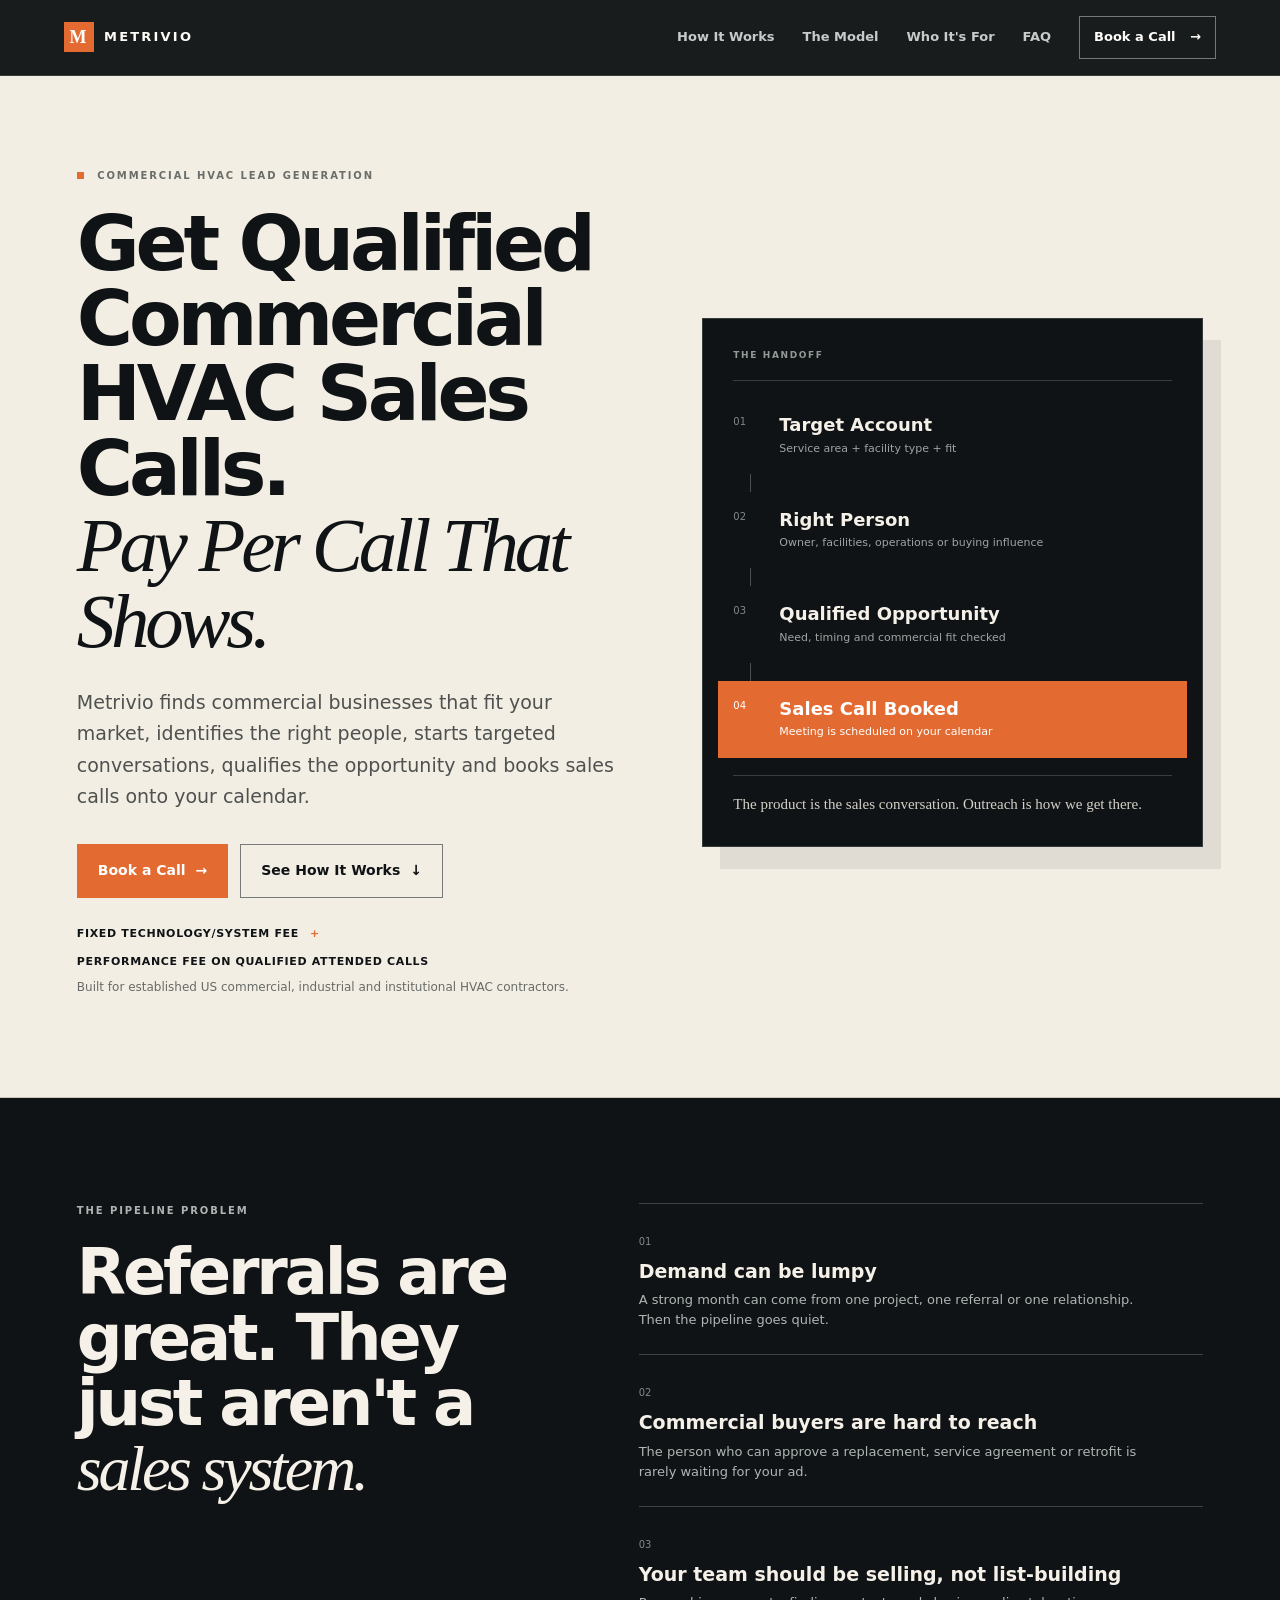
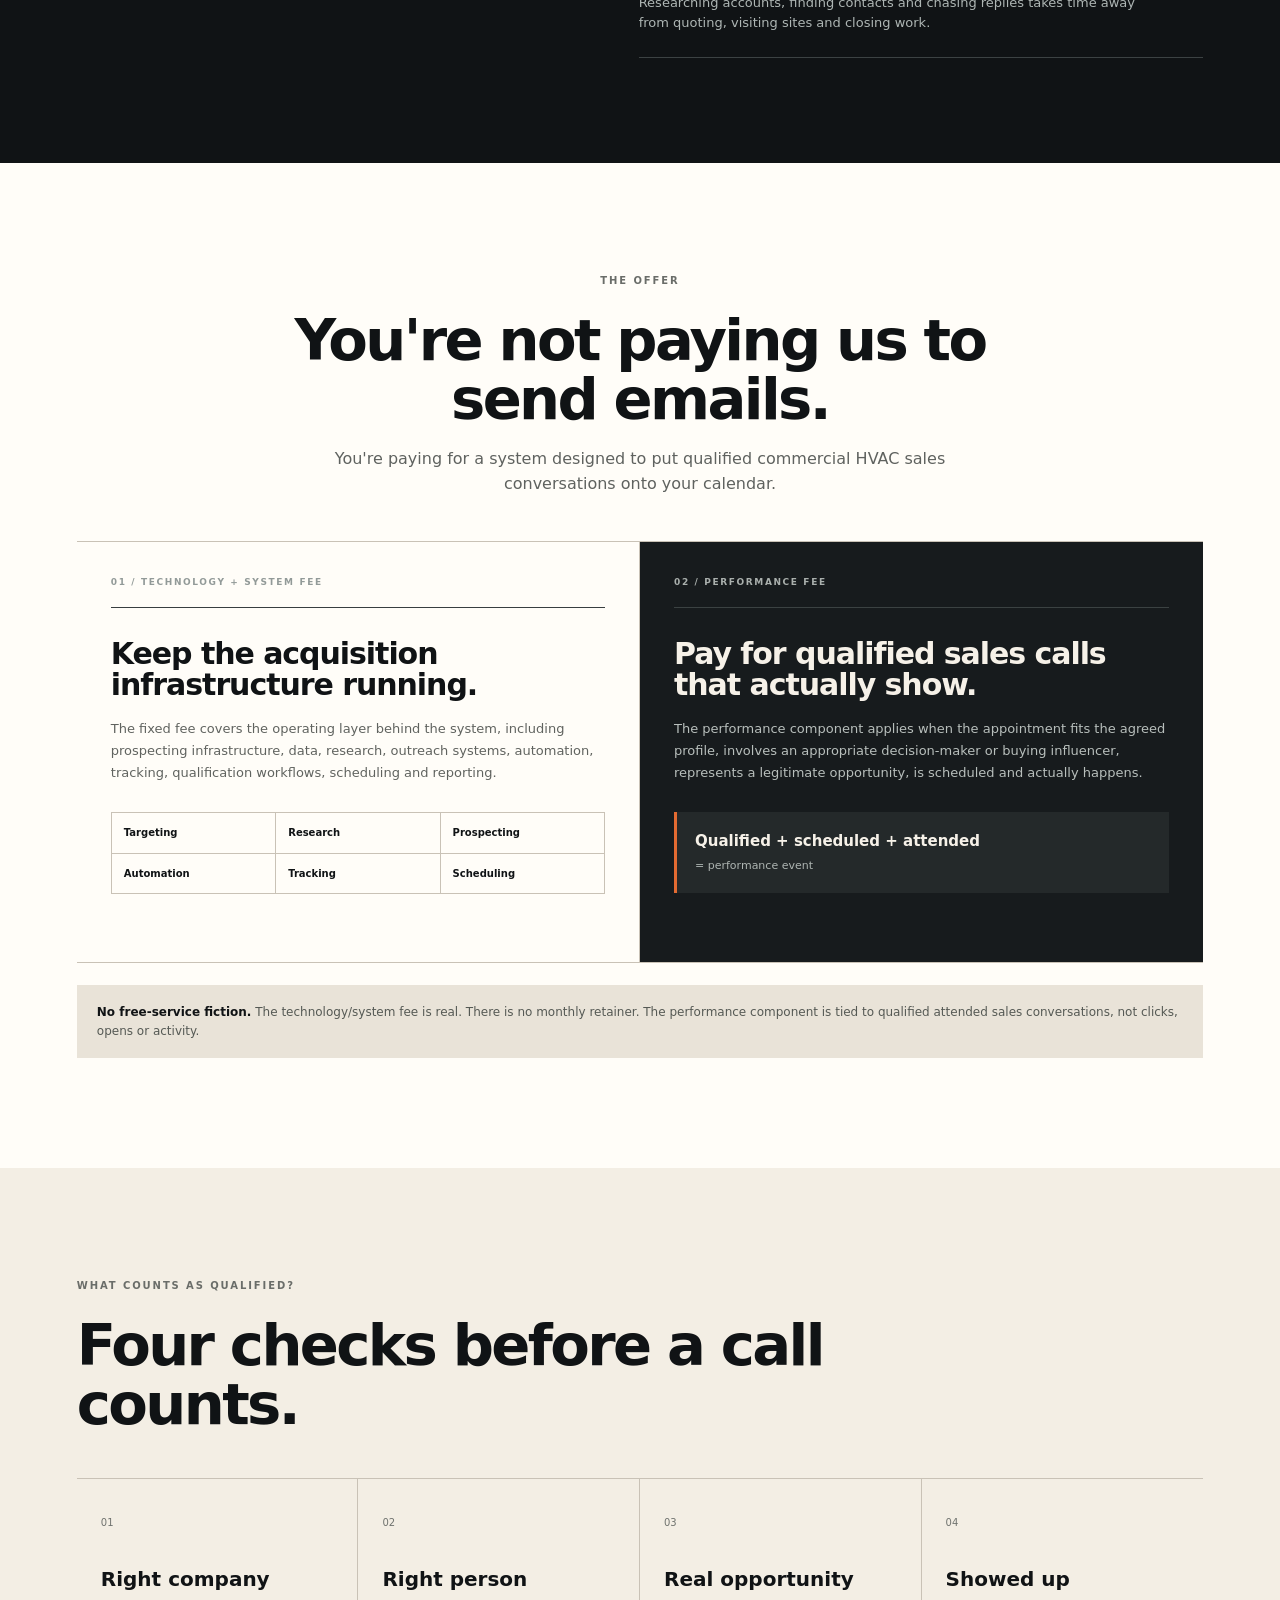
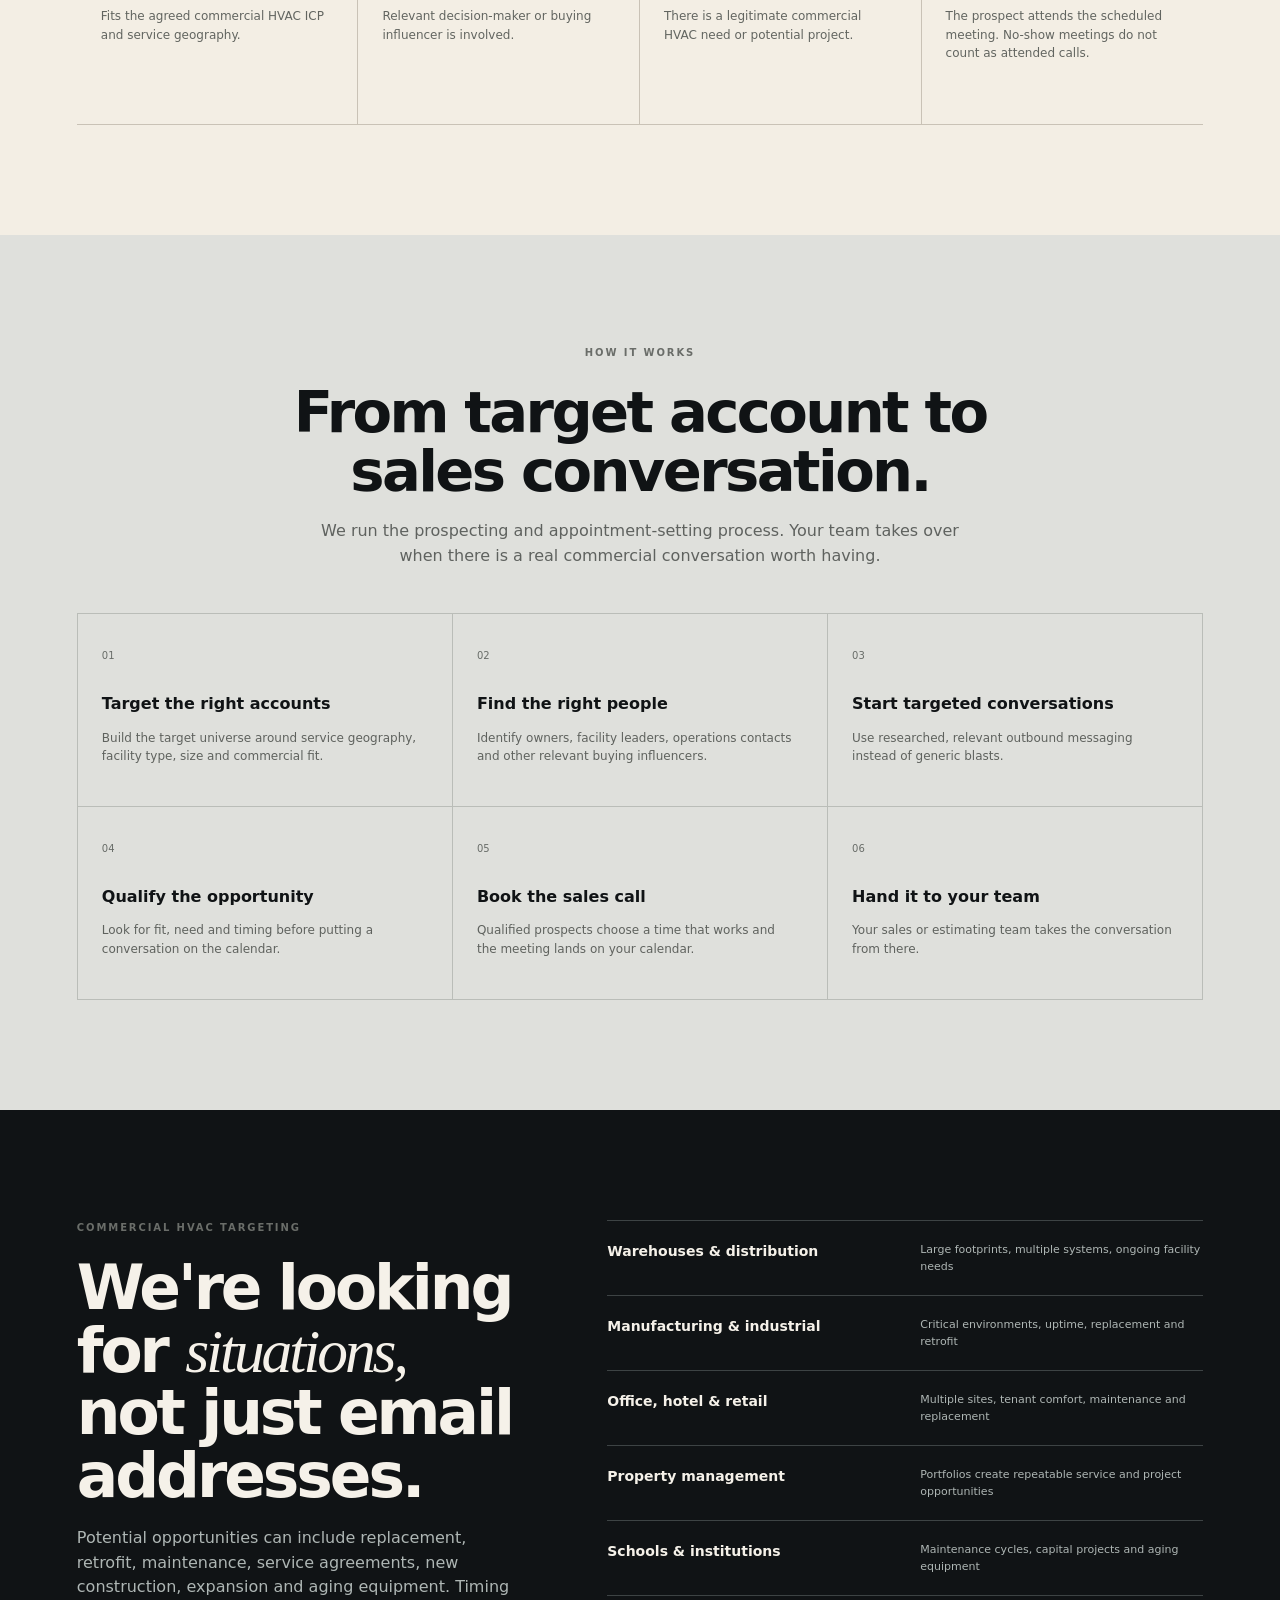
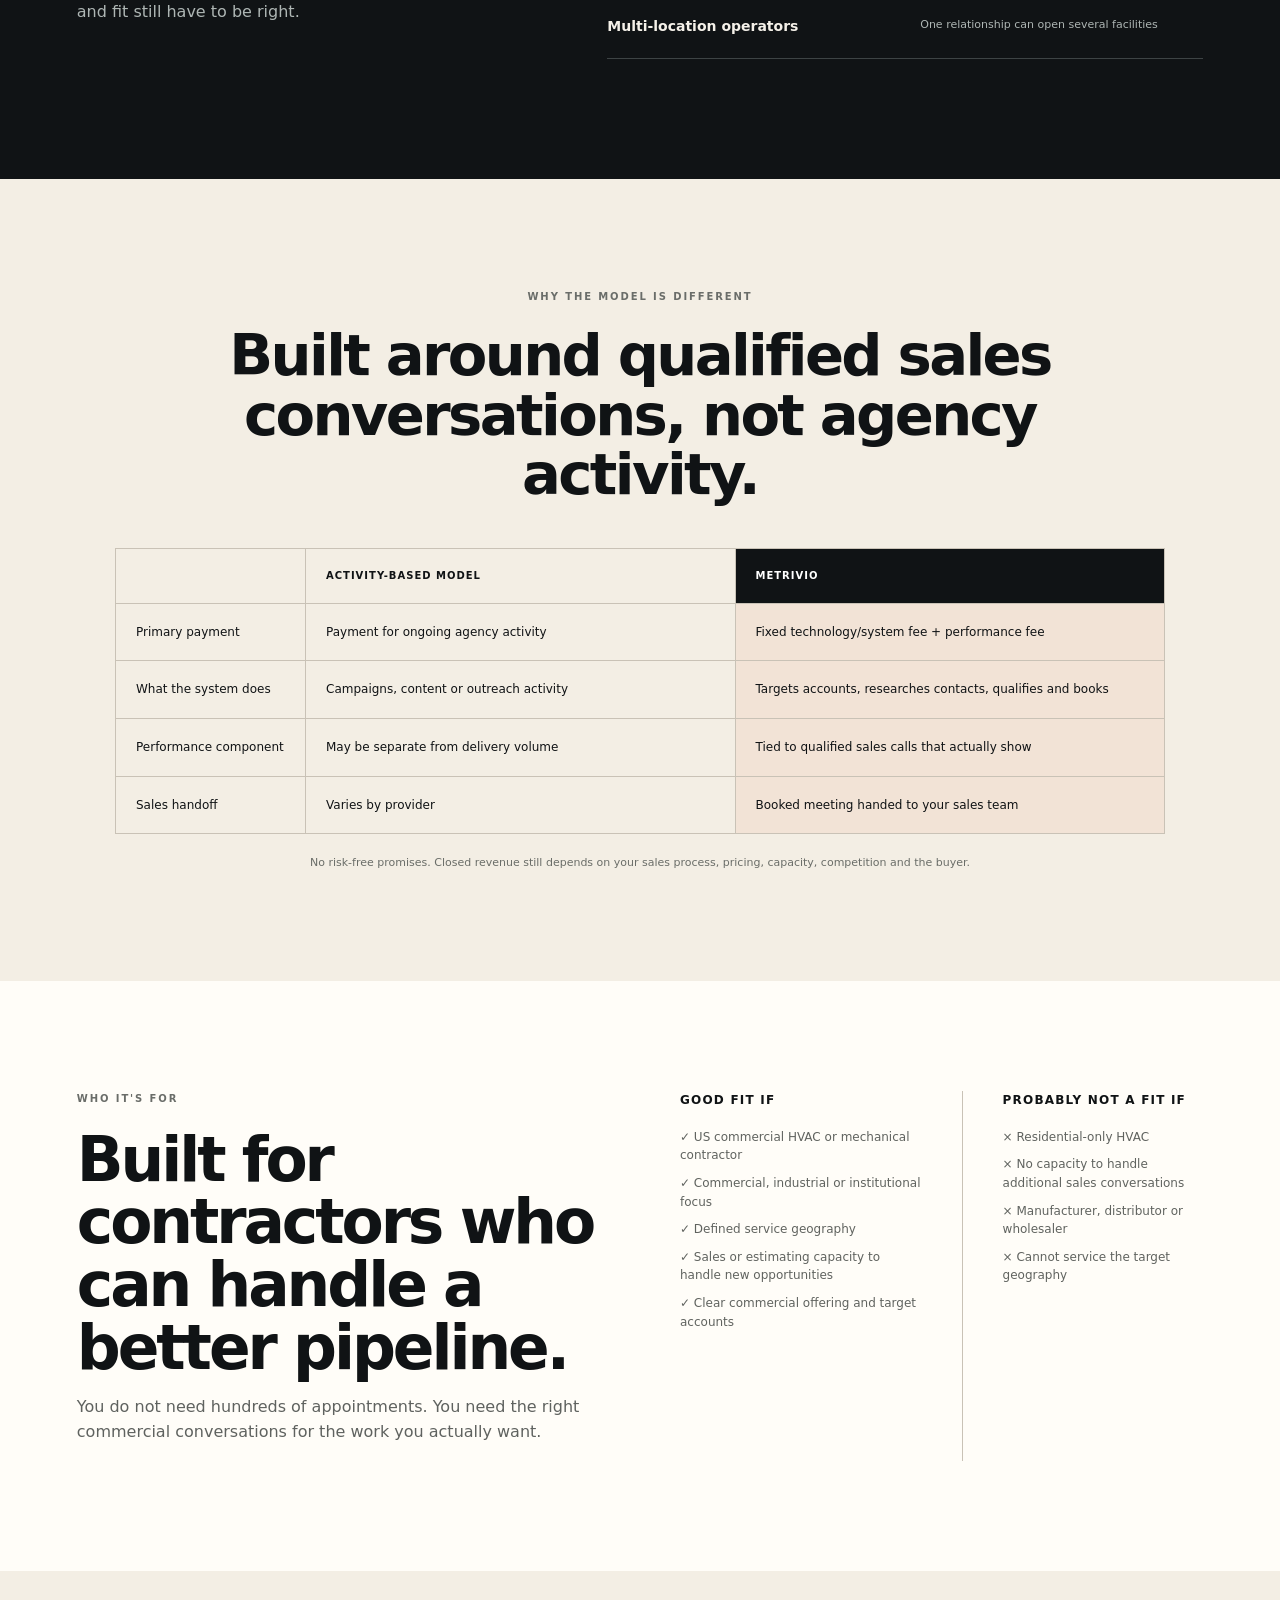
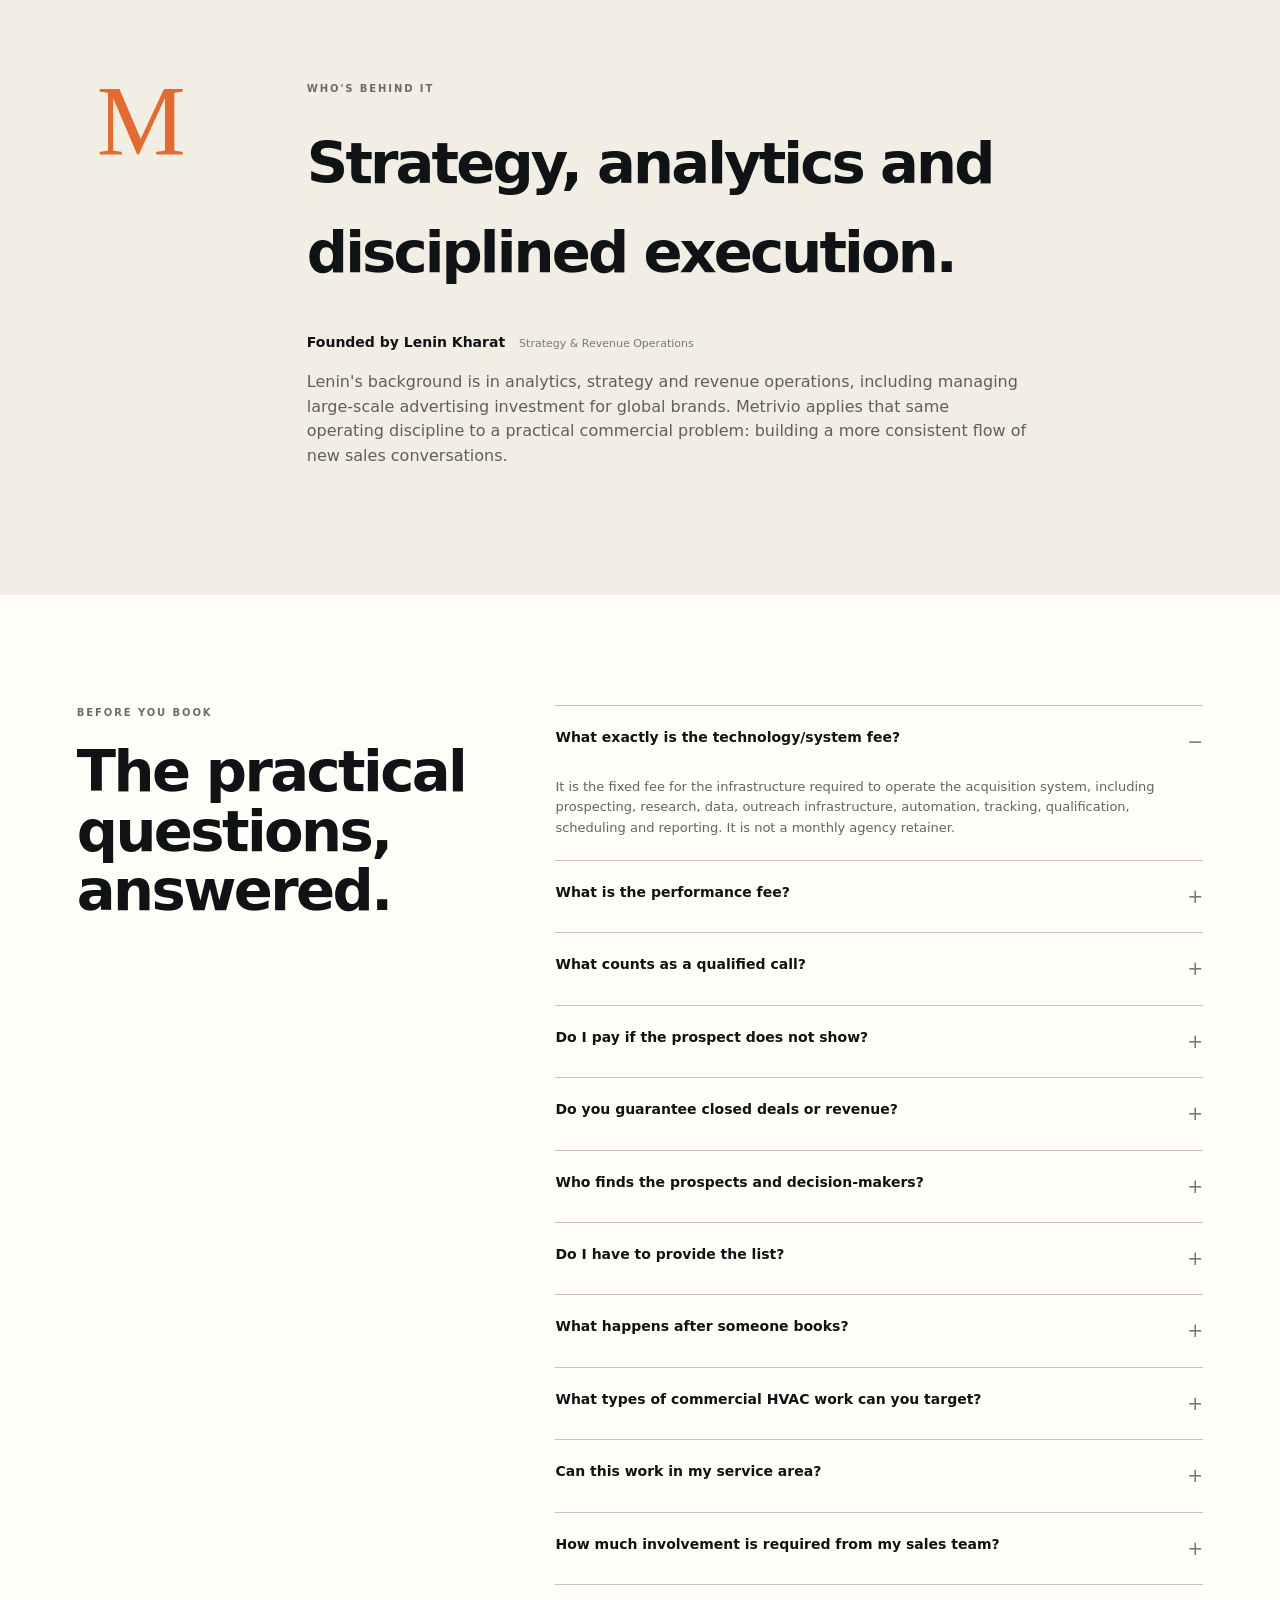
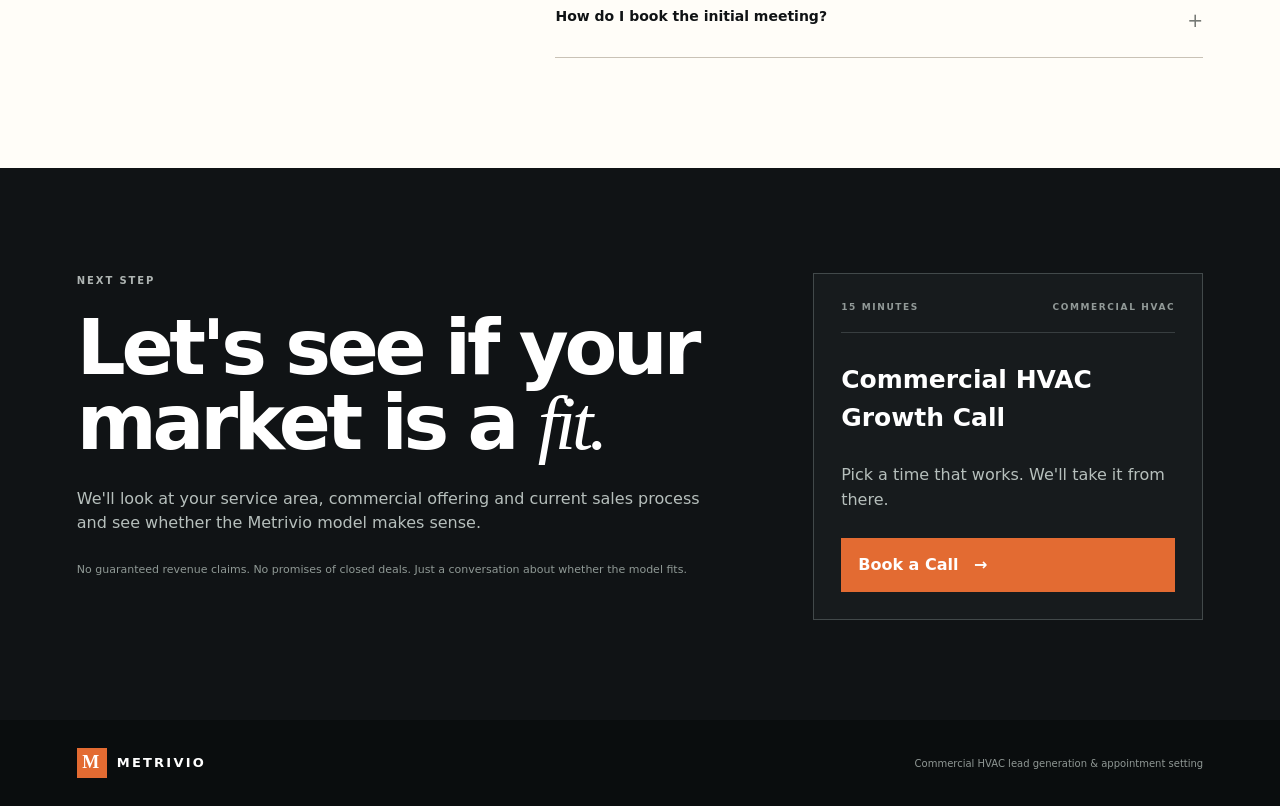
==== commit 61a4735a: "Remove retainer positioning from offer and comparison" ====
--- a/index.html
+++ b/index.html
@@ -96,7 +96,7 @@
         <div class="show-rule"><strong>Qualified + scheduled + attended</strong><span>= performance event</span></div>
       </article>
     </div>
-    <div class="pricing-note"><strong>No free-service fiction.</strong> The technology/system fee is real. The performance component is tied to qualified attended sales conversations, not clicks, opens or activity.</div>
+    <div class="pricing-note"><strong>No free-service fiction.</strong> The technology/system fee is real. There is no monthly retainer. The performance component is tied to qualified attended sales conversations, not clicks, opens or activity.</div>
   </section>
 
   <section class="qualification" id="qualification">
@@ -149,13 +149,13 @@
   <section class="comparison">
     <div class="section-intro centered">
       <div class="eyebrow">WHY THE MODEL IS DIFFERENT</div>
-      <h2>Pay for activity, or pay closer to the outcome.</h2>
+      <h2>Built around qualified sales conversations, not agency activity.</h2>
     </div>
     <div class="comparison-table">
-      <div class="comparison-head"><span></span><strong>Traditional agency</strong><strong>Metrivio</strong></div>
-      <div><span>Primary payment</span><p>Retainer for ongoing activity</p><p>Fixed technology/system fee + performance fee</p></div>
+      <div class="comparison-head"><span></span><strong>Activity-based model</strong><strong>Metrivio</strong></div>
+      <div><span>Primary payment</span><p>Payment for ongoing agency activity</p><p>Fixed technology/system fee + performance fee</p></div>
       <div><span>What the system does</span><p>Campaigns, content or outreach activity</p><p>Targets accounts, researches contacts, qualifies and books</p></div>
-      <div><span>Performance component</span><p>Often separate from delivery volume</p><p>Tied to qualified sales calls that actually show</p></div>
+      <div><span>Performance component</span><p>May be separate from delivery volume</p><p>Tied to qualified sales calls that actually show</p></div>
       <div><span>Sales handoff</span><p>Varies by provider</p><p>Booked meeting handed to your sales team</p></div>
     </div>
     <p class="comparison-note">No risk-free promises. Closed revenue still depends on your sales process, pricing, capacity, competition and the buyer.</p>
@@ -199,7 +199,7 @@
   <section class="faq" id="faq">
     <div class="section-intro"><div class="eyebrow">BEFORE YOU BOOK</div><h2>The practical questions, answered.</h2></div>
     <div class="faq-list">
-      <details open><summary>What exactly is the technology/system fee?</summary><p>It is the fixed fee for the infrastructure required to operate the acquisition system, including prospecting, research, data, outreach infrastructure, automation, tracking, qualification, scheduling and reporting.</p></details>
+      <details open><summary>What exactly is the technology/system fee?</summary><p>It is the fixed fee for the infrastructure required to operate the acquisition system, including prospecting, research, data, outreach infrastructure, automation, tracking, qualification, scheduling and reporting. It is not a monthly agency retainer.</p></details>
       <details><summary>What is the performance fee?</summary><p>It is a separate fee tied to qualified commercial sales calls that meet the agreed qualification criteria and actually happen.</p></details>
       <details><summary>What counts as a qualified call?</summary><p>The company fits the agreed target profile, the conversation involves an appropriate decision-maker or buying influencer, there is a legitimate commercial HVAC opportunity, the meeting is scheduled and the prospect attends.</p></details>
       <details><summary>Do I pay if the prospect does not show?</summary><p>The performance fee is tied to attended calls. A scheduled no-show is not an attended sales call.</p></details>
@@ -208,8 +208,8 @@
       <details><summary>Do I have to provide the list?</summary><p>No. Your input helps define the market and exclusions, but the prospecting and research system is operated by Metrivio.</p></details>
       <details><summary>What happens after someone books?</summary><p>The qualified meeting lands on your calendar. Your team takes over the sales conversation, while the agreed tracking and reporting keeps the process visible.</p></details>
       <details><summary>What types of commercial HVAC work can you target?</summary><p>Potential targets can include replacement, rooftop work, retrofit, maintenance contracts, service agreements, new construction, facility expansion and aging-equipment opportunities.</p></details>
-      <details><summary>Can this work in my service area?</summary><p>That depends on market density, your service geography, your commercial offering and the type of accounts you can realistically serve. We assess fit before recommending a rollout.</p></details>
-      <details><summary>How much involvement is required from my sales team?</summary><p>The main requirement is being able to take qualified calls and handle the commercial sales process. We can align on the handoff and information needed before launch.</p></details>
+      <details><summary>Can this work in my service area?</summary><p>That depends on the geography, commercial mix and capacity of your team. We can assess the market before deciding whether the model makes sense.</p></details>
+      <details><summary>How much involvement is required from my sales team?</summary><p>Your team needs to be available for qualified sales conversations and able to follow up on opportunities. Metrivio handles the prospecting and appointment-setting process.</p></details>
       <details><summary>How do I book the initial meeting?</summary><p>Choose a time that works for you using the calendar below.</p></details>
     </div>
   </section>
@@ -218,27 +218,26 @@
     <div class="cta-inner">
       <div>
         <div class="eyebrow light">NEXT STEP</div>
-        <h2>Let's see if your market is <em>a fit.</em></h2>
+        <h2>Let's see if your market is a <em>fit.</em></h2>
         <p>We'll look at your service area, commercial offering and current sales process and see whether the Metrivio model makes sense.</p>
-        <a class="button button-light calendly-trigger" href="#book">Book a Call <span>→</span></a>
-        <p class="cta-note">15 minutes. No pressure. No promise of guaranteed revenue. Just a straightforward fit check.</p>
+        <p class="cta-note">No guaranteed revenue claims. No promises of closed deals. Just a conversation about whether the model fits.</p>
       </div>
       <div class="booking-card">
-        <div class="booking-card-top"><span>BOOKING</span><span>PRIMARY CTA</span></div>
-        <h3>Pick a time that works.</h3>
-        <p>The calendar opens in a secure Calendly pop-up so you can book without leaving the page.</p>
-        <button class="booking-button calendly-trigger" type="button">Open Calendar <span>↗</span></button>
+        <div class="booking-card-top"><span>15 MINUTES</span><span>COMMERCIAL HVAC</span></div>
+        <h3>Commercial HVAC Growth Call</h3>
+        <p>Pick a time that works. We'll take it from there.</p>
+        <button class="booking-button calendly-trigger" type="button">Book a Call <span>→</span></button>
       </div>
     </div>
   </section>
 </main>
 
+<a class="sticky-cta calendly-trigger" href="#book">Book a Call <span>→</span></a>
+
 <footer>
-  <a class="brand" href="#top"><span class="brand-mark">M</span><span>METRIVIO</span></a>
-  <span>Commercial HVAC lead generation &amp; appointment setting.</span>
-  <span>© 2026 Metrivio</span>
+  <div class="brand"><span class="brand-mark">M</span><span>METRIVIO</span></div>
+  <span>Commercial HVAC lead generation &amp; appointment setting</span>
 </footer>
-<a class="sticky-cta calendly-trigger" href="#book">Book a Call <span>→</span></a>
 <script src="script.js"></script>
 </body>
 </html>
--- a/style.css
+++ b/style.css
@@ -1,270 +1 @@
-:root{--ink:#151a18;--muted:#68706c;--line:#dfe4e0;--paper:#f7f8f5;--white:#fff;--accent:#b8d8c2;--soft:#edf1ed;--serif:Georgia,"Times New Roman",serif;--sans:Inter,ui-sans-serif,system-ui,-apple-system,BlinkMacSystemFont,"Segoe UI",sans-serif}
-*{box-sizing:border-box}html{scroll-behavior:smooth}body{margin:0;background:var(--paper);color:var(--ink);font-family:var(--sans);font-size:16px;line-height:1.55}a{color:inherit;text-decoration:none}button,input,select,textarea{font:inherit}section{padding:110px max(6vw,28px)}.site-header{height:76px;padding:0 max(5vw,24px);display:flex;align-items:center;justify-content:space-between;border-bottom:1px solid var(--line);background:rgba(247,248,245,.92);backdrop-filter:blur(12px);position:sticky;top:0;z-index:20}.brand{display:flex;align-items:center;gap:10px;font-size:13px;font-weight:800;letter-spacing:.16em}.brand-mark{width:30px;height:30px;border-radius:7px;background:var(--ink);color:#fff;display:grid;place-items:center;font-family:var(--serif);font-size:18px;letter-spacing:0}.site-header nav{display:flex;align-items:center;gap:28px;font-size:13px;font-weight:650}.site-header nav a:not(.nav-cta){color:#4e5652}.nav-cta{border:1px solid var(--ink);padding:10px 14px;border-radius:4px}.nav-cta span,.button span{margin-left:10px}.hero{padding-top:92px;padding-bottom:92px}.eyebrow{font-size:10px;letter-spacing:.19em;font-weight:800;color:#6b756f;margin-bottom:22px}.eyebrow span{display:inline-block;width:7px;height:7px;border-radius:50%;background:#88ad94;margin-right:8px}.eyebrow.light{color:#b9c2bd}.hero-grid{max-width:1240px;margin:auto;display:grid;grid-template-columns:1.07fr .93fr;gap:70px;align-items:center}.hero h1{font-size:clamp(48px,6.2vw,86px);line-height:.98;letter-spacing:-.055em;max-width:850px;margin:0 0 28px;font-weight:720}.hero h1 em,.dark-section h2 em,.progression h2 em,.cta-section h2 em{font-family:var(--serif);font-weight:400}.hero-copy{max-width:690px;font-size:19px;color:#4f5954;line-height:1.65}.hero-actions{margin-top:32px}.button{display:inline-flex;align-items:center;justify-content:center;border:0;border-radius:4px;padding:15px 19px;font-weight:750;font-size:14px;cursor:pointer;transition:.2s transform,.2s opacity}.button:hover{transform:translateY(-2px)}.button-dark{background:var(--ink);color:#fff}.button-light{background:#fff;color:var(--ink);margin-top:24px}.trust{font-size:11px;margin:25px 0 8px;color:#59635e;display:flex;gap:9px;flex-wrap:wrap}.trust i{font-style:normal;color:#a5ada8}.qualifier{font-size:12px;color:#6b746f}.flow-card{border:1px solid #d7ddd9;background:#fff;padding:28px;box-shadow:0 22px 60px rgba(21,26,24,.07)}.flow-label{font-size:10px;font-weight:800;letter-spacing:.17em;color:#7a837e;border-bottom:1px solid var(--line);padding-bottom:18px}.flow{padding-top:22px}.flow-node{display:grid;grid-template-columns:34px 1fr;column-gap:12px;padding:15px 0}.flow-node b{font-size:10px;color:#87908a}.flow-node strong{font-size:18px;line-height:1.2}.flow-node small{grid-column:2;color:#7b847f;font-size:11px;margin-top:2px}.flow-line{height:20px;border-left:1px solid #cbd3ce;margin-left:17px}.flow-node.accent{background:#eef4ef;margin:0 -14px;padding:15px 14px;border-left:2px solid #7ea18a}.flow-footer{border-top:1px solid var(--line);margin-top:16px;padding-top:16px;font-family:var(--serif);font-size:14px}.dashboard-section{background:#fff}.section-intro{max-width:1240px;margin:0 auto 44px}.section-intro h2,.method h2,.progression h2,.process h2,.faq h2{font-size:clamp(38px,4.6vw,62px);line-height:1.03;letter-spacing:-.045em;margin:0;max-width:800px}.section-intro p{color:var(--muted);max-width:560px;margin-top:18px}.dashboard{max-width:1240px;margin:auto;border:1px solid #cfd7d1;background:#f9faf8;box-shadow:0 24px 80px rgba(21,26,24,.08);padding:28px}.dash-top{display:flex;justify-content:space-between;gap:20px;align-items:start;border-bottom:1px solid var(--line);padding-bottom:20px}.dash-kicker{font-size:9px;letter-spacing:.18em;font-weight:800;color:#7a847e}.dash-top h3{font-size:20px;margin:5px 0 0}.fictional{font-size:9px;letter-spacing:.12em;font-weight:800;border:1px solid #b7c3bb;padding:7px 9px;color:#68736c;white-space:nowrap}.dash-metrics{display:grid;grid-template-columns:repeat(4,1fr);border-bottom:1px solid var(--line)}.dash-metrics>div{padding:24px 18px;border-right:1px solid var(--line)}.dash-metrics>div:last-child{border:0}.dash-metrics span{display:block;color:#6e7772;font-size:10px;text-transform:uppercase;letter-spacing:.08em}.dash-metrics strong{display:block;font-size:27px;letter-spacing:-.04em;margin-top:5px}.dash-metrics strong small{font-size:13px;color:#818983}.dash-metrics>div>small{font-size:10px;color:#8a928d}.meter{height:3px;background:#dfe5e1;margin-top:10px}.meter i{display:block;height:100%;background:#6f8d78}.decision-grid{display:grid;grid-template-columns:repeat(4,1fr);gap:10px;margin-top:18px}.decision{background:#fff;border:1px solid var(--line);padding:20px;min-height:160px}.decision .tag{font-size:9px;font-weight:850;letter-spacing:.15em;display:inline-block;padding:5px 7px;margin-bottom:30px}.decision.stop .tag{background:#ece3df}.decision.fix .tag{background:#ecece2}.decision.scale .tag{background:#e1eee5}.decision.test .tag{background:#e8e5ed}.decision b{display:block;font-size:15px}.decision p{font-size:11px;color:#6d7671;margin:3px 0 15px}.decision small{font-size:10px;color:#818a85}.dash-note{font-size:10px;color:#7d8681;margin:18px 0 0}.dark-section{background:var(--ink);color:#f5f7f4;padding-top:105px;padding-bottom:105px}.problem-grid{max-width:1240px;margin:auto;display:grid;grid-template-columns:.9fr 1.1fr;gap:100px}.dark-section h2{font-size:clamp(42px,5vw,68px);line-height:1.02;letter-spacing:-.05em;margin:0}.problem-cards{display:grid;gap:0}.problem-cards article{border-top:1px solid #3d4541;padding:25px 0}.problem-cards article:last-child{border-bottom:1px solid #3d4541}.problem-cards span{font-size:10px;color:#87918b}.problem-cards h3{font-size:19px;margin:4px 0}.problem-cards p{color:#aeb7b2;font-size:13px;max-width:470px;margin:0}.method{background:#f0f3ef}.centered{text-align:center}.centered h2{margin-left:auto;margin-right:auto}.steps{max-width:1240px;margin:auto;display:grid;grid-template-columns:repeat(5,1fr);border-top:1px solid #cdd5cf;border-bottom:1px solid #cdd5cf}.steps article{padding:28px 20px;border-right:1px solid #cdd5cf}.steps article:last-child{border:0}.steps span,.deliverable-grid span,.process-grid span{font-size:10px;color:#78827c}.steps h3{font-size:17px;margin:30px 0 8px}.steps p{font-size:12px;color:#66706a}.principle{max-width:1240px;margin:28px auto 0;border-left:3px solid #6f8d78;background:#e5ebe6;padding:20px 24px;display:flex;gap:28px;align-items:center}.principle strong{font-family:var(--serif);font-size:22px;font-weight:400}.principle span{font-size:12px;color:#606a64}.analyse{background:#fff}.analysis-grid{max-width:1240px;margin:auto;display:grid;grid-template-columns:repeat(4,1fr);border-top:1px solid var(--line);border-bottom:1px solid var(--line)}.analysis-grid article{padding:26px;border-right:1px solid var(--line);min-height:300px}.analysis-grid article:last-child{border:0}.analysis-no{font-size:10px;color:#859089}.analysis-grid h3{font-family:var(--serif);font-size:29px;font-weight:400;margin:22px 0}.analysis-grid div{font-size:12px;padding:6px 0;border-top:1px solid #edf0ed;color:#5d6862}.closing-line{max-width:800px;margin:34px auto 0;text-align:center;font-family:var(--serif);font-size:22px}.progression{background:#e9eee9}.metric-path{max-width:1000px;margin:55px auto 30px;display:flex;justify-content:center;align-items:center;gap:22px;flex-wrap:wrap}.metric-path span,.metric-path strong{font-size:clamp(16px,2vw,25px);letter-spacing:-.02em}.metric-path strong{font-family:var(--serif);font-weight:400}.metric-path i{font-style:normal;color:#849088}.center-copy{max-width:650px;text-align:center;margin:auto;color:#626c66;font-size:13px}.deliverables{background:#fff}.deliverable-grid{max-width:1240px;margin:auto;display:grid;grid-template-columns:repeat(4,1fr);border-top:1px solid var(--line);border-bottom:1px solid var(--line)}.deliverable-grid article{padding:30px 24px;border-right:1px solid var(--line);min-height:220px}.deliverable-grid article:last-child{border:0}.deliverable-grid h3{font-size:17px;margin:30px 0 8px}.deliverable-grid p{font-size:12px;color:#69736d}.no-fluff{max-width:1240px;margin:20px auto 0;text-align:right;font-size:12px;color:#707a74}.no-fluff strong{color:var(--ink)}.example{background:#f1f3f0}.example-head{max-width:1240px;margin:auto;display:grid;grid-template-columns:1fr auto;align-items:end}.example-head .eyebrow{grid-column:1/-1}.example-head h2{font-size:clamp(38px,4.6vw,58px);line-height:1;letter-spacing:-.045em;margin:0}.example-table{max-width:1240px;margin:45px auto 0;border-top:1px solid #cbd3ce}.example-table>div{display:grid;grid-template-columns:180px 1fr;gap:30px;padding:22px 0;border-bottom:1px solid #cbd3ce}.example-table b{font-size:10px;text-transform:uppercase;letter-spacing:.13em}.example-table p{margin:0;font-size:14px;color:#5e6862;max-width:700px}.fit{background:#fff;display:grid;grid-template-columns:1fr 1fr;gap:80px;max-width:none}.fit>div{max-width:570px}.fit>div:first-child{justify-self:end}.fit h2{font-size:clamp(40px,4.8vw,62px);line-height:1.02;letter-spacing:-.05em;margin:0}.fit-columns{display:grid;grid-template-columns:1fr 1fr;gap:40px}.fit-columns h3{font-size:13px;text-transform:uppercase;letter-spacing:.1em;margin:0 0 18px}.fit-columns p{font-size:12px;color:#606a64;margin:9px 0}.not-fit{border-left:1px solid var(--line);padding-left:40px}.about{max-width:1240px;margin:auto;display:grid;grid-template-columns:150px 1fr;gap:60px;align-items:start}.about-mark{font-family:var(--serif);font-size:100px;line-height:.8}.about h2{font-size:clamp(40px,4.5vw,60px);letter-spacing:-.05em;margin:0 0 20px}.about p{max-width:700px;color:#5d6862}.founder{margin-top:35px;display:flex;gap:14px;align-items:baseline}.founder strong{font-size:14px}.founder span{font-size:11px;color:#77807b}.process{background:#f0f3ef}.process-grid{max-width:1240px;margin:auto;display:grid;grid-template-columns:repeat(4,1fr);border-top:1px solid #cdd5cf}.process-grid article{padding:28px 20px;border-right:1px solid #cdd5cf}.process-grid article:last-child{border:0}.process-grid b{display:block;margin:24px 0 6px;font-size:16px}.process-grid p{font-size:12px;color:#66706a}.faq{background:#fff;display:grid;grid-template-columns:.75fr 1.25fr;gap:90px}.faq-list{border-top:1px solid var(--line)}details{border-bottom:1px solid var(--line);padding:0}summary{list-style:none;cursor:pointer;padding:22px 0;font-weight:700;font-size:14px;display:flex;justify-content:space-between}summary::-webkit-details-marker{display:none}summary:after{content:"+";font-size:20px;font-weight:400;color:#7c8680}details[open] summary:after{content:"−"}details p{font-size:13px;color:#66706a;max-width:600px;margin:0 0 22px}.cta-section{background:var(--ink);color:#fff;padding-top:105px;padding-bottom:100px}.cta-inner{max-width:1050px;margin:auto}.cta-section h2{font-size:clamp(46px,6vw,78px);line-height:.98;letter-spacing:-.055em;margin:0;max-width:950px}.cta-section>div>p{color:#b6bfba;max-width:620px;font-size:16px;margin:25px 0}.form-grid{display:grid;grid-template-columns:1fr 1fr;gap:16px;margin-top:35px}.form-grid label{font-size:10px;letter-spacing:.08em;text-transform:uppercase;color:#aeb8b2}.form-grid input,.form-grid select,.form-grid textarea{display:block;width:100%;margin-top:7px;background:#202622;border:1px solid #424a46;color:#fff;border-radius:3px;padding:12px 13px;outline:none;resize:vertical}.form-grid input:focus,.form-grid select:focus,.form-grid textarea:focus{border-color:#a9b7ae}.form-note{font-size:11px!important;color:#8f9993!important;margin:14px 0 0!important}.endpoint-note{font-size:10px!important;color:#68736c!important;margin-top:18px!important}.success{margin-top:30px;padding:25px;border:1px solid #4b5a51;background:#1c241f;display:grid;gap:5px}.success[hidden]{display:none!important}.success span{font-size:12px;color:#aab5ae}footer{background:#101411;color:#89938d;padding:28px max(6vw,28px);display:flex;align-items:center;justify-content:space-between;gap:20px;font-size:10px}footer .brand{color:#fff}.sticky-cta{display:none}
-@media(max-width:900px){section{padding:80px 24px}.site-header nav a:not(.nav-cta){display:none}.hero{padding-top:65px}.hero-grid,.problem-grid,.fit,.faq{grid-template-columns:1fr;gap:45px}.hero h1{font-size:clamp(45px,12vw,70px)}.flow-card{max-width:650px}.dash-metrics{grid-template-columns:1fr 1fr}.dash-metrics>div:nth-child(2){border-right:0}.dash-metrics>div:nth-child(-n+2){border-bottom:1px solid var(--line)}.decision-grid{grid-template-columns:1fr 1fr}.steps{grid-template-columns:1fr 1fr}.steps article:nth-child(2n){border-right:0}.steps article{border-bottom:1px solid #cdd5cf}.steps article:last-child{grid-column:1/-1}.analysis-grid{grid-template-columns:1fr 1fr}.analysis-grid article:nth-child(2){border-right:0}.analysis-grid article{border-bottom:1px solid var(--line)}.deliverable-grid{grid-template-columns:1fr 1fr}.deliverable-grid article:nth-child(2){border-right:0}.deliverable-grid article{border-bottom:1px solid var(--line)}.fit>div:first-child{justify-self:auto}.about{grid-template-columns:80px 1fr;gap:30px}.about-mark{font-size:65px}.process-grid{grid-template-columns:1fr 1fr}.process-grid article:nth-child(2){border-right:0}.process-grid article{border-bottom:1px solid #cdd5cf}.faq{gap:35px}.sticky-cta{display:flex;position:fixed;bottom:14px;left:14px;right:14px;z-index:30;background:var(--ink);color:#fff;justify-content:center;padding:14px;border-radius:4px;font-size:13px;font-weight:750;box-shadow:0 10px 30px rgba(0,0,0,.2)}.sticky-cta span{margin-left:10px}.form-grid{grid-template-columns:1fr}footer{flex-wrap:wrap}}
-@media(max-width:560px){.site-header{height:66px}.nav-cta{padding:8px 10px;font-size:11px}.hero-copy{font-size:16px}.trust{display:block;line-height:2}.trust i{margin:0 5px}.flow-card{padding:20px}.dash-top{display:block}.fictional{display:inline-block;margin-top:15px;white-space:normal}.dash-metrics,.decision-grid,.analysis-grid,.deliverable-grid,.process-grid{grid-template-columns:1fr}.dash-metrics>div{border-right:0!important;border-bottom:1px solid var(--line)}.decision{min-height:140px}.steps{grid-template-columns:1fr}.steps article{border-right:0!important}.steps article:last-child{grid-column:auto}.principle{display:block}.principle span{display:block;margin-top:8px}.example-head{display:block}.example-head .fictional{margin-top:18px}.example-table>div{grid-template-columns:1fr;gap:8px}.fit-columns{grid-template-columns:1fr;gap:28px}.not-fit{border-left:0;border-top:1px solid var(--line);padding:28px 0 0}.about{grid-template-columns:1fr}.about-mark{display:none}.form-grid{gap:13px}footer{display:grid}.button-outline{margin-left:0}.chat-bubble{max-width:92%}.form-grid .span-2{grid-column:auto}}
-.founder-note {
-    font-size: 13px;
-    color: #5d6862;
-    max-width: 700px;
-    margin-top: 16px;
-}
-
-/* =========================================
-   HOMEPAGE — OFFER-ALIGNED SECTIONS
-   ========================================= */
-
-.hero-solo {
-    max-width: 1020px;
-    margin: 0 auto;
-    text-align: center;
-}
-
-.hero-solo .eyebrow {
-    text-align: center;
-}
-
-.hero-solo .eyebrow span {
-    display: inline-block;
-}
-
-.hero-solo h1 {
-    margin-left: auto;
-    margin-right: auto;
-}
-
-.hero-solo .hero-copy {
-    margin-left: auto;
-    margin-right: auto;
-}
-
-.hero-solo .hero-actions {
-    display: flex;
-    justify-content: center;
-}
-
-.hero-solo .qualifier {
-    max-width: 520px;
-    margin: 14px auto 0;
-}
-
-.dark-section .lede {
-    color: #aeb7b2;
-    font-size: 16px;
-    line-height: 1.65;
-    max-width: 700px;
-    margin: 18px auto 0;
-}
-
-.dark-section .lede-strong {
-    color: #f5f7f4;
-}
-
-.button-outline {
-    background: transparent;
-    color: var(--ink);
-    border: 1px solid var(--ink);
-    margin-left: 14px;
-}
-
-.hero-solo .hero-actions {
-    flex-wrap: wrap;
-    gap: 14px;
-}
-
-.chat-mock {
-    max-width: 560px;
-    margin: 0 auto;
-    border: 1px solid var(--line);
-    background: #fff;
-    box-shadow: 0 22px 60px rgba(21, 26, 24, .07);
-}
-
-.chat-mock-head {
-    display: flex;
-    justify-content: space-between;
-    align-items: center;
-    gap: 12px;
-    padding: 20px 24px;
-    border-bottom: 1px solid var(--line);
-    flex-wrap: wrap;
-}
-
-.chat-thread {
-    padding: 24px;
-    display: grid;
-    gap: 12px;
-}
-
-.chat-bubble {
-    max-width: 82%;
-    padding: 12px 15px;
-    border-radius: 10px;
-    font-size: 14px;
-    line-height: 1.5;
-    position: relative;
-}
-
-.chat-bubble .chat-label {
-    display: block;
-    font-size: 9px;
-    font-weight: 800;
-    letter-spacing: .1em;
-    text-transform: uppercase;
-    margin-bottom: 4px;
-    color: #7a847e;
-}
-
-.chat-bubble.customer {
-    justify-self: start;
-    background: var(--soft);
-    border: 1px solid var(--line);
-}
-
-.chat-bubble.metrivio {
-    justify-self: end;
-    background: var(--ink);
-    color: #fff;
-}
-
-.chat-bubble.metrivio .chat-label {
-    color: #9aa39d;
-}
-
-.chat-cta {
-    padding: 0 24px 24px;
-}
-
-.chat-cta .button {
-    width: 100%;
-}
-
-.recover-grid article {
-    min-height: 170px;
-}
-
-.cta-sub {
-    color: #8f9993 !important;
-    font-size: 13px !important;
-    margin-top: 10px !important;
-}
-
-.form-grid .span-2 {
-    grid-column: 1 / -1;
-}
-
-.site-header {
-    display: block;
-}
-
-.header-inner {
-    max-width: 1240px;
-    margin: 0 auto;
-    height: 100%;
-    display: flex;
-    align-items: center;
-    justify-content: space-between;
-}
-
-@media (min-width: 901px) {
-    .site-header {
-        padding: 0 max(6vw, 28px) !important;
-    }
-}
-
-.fit,
-.faq {
-    display: block;
-    max-width: none;
-}
-
-.fit-inner {
-    max-width: 1240px;
-    margin: 0 auto;
-    display: grid;
-    grid-template-columns: 1fr 1fr;
-    gap: 80px;
-}
-
-.fit > div.fit-inner {
-    max-width: 1240px !important;
-    justify-self: stretch !important;
-}
-
-.fit-inner > div {
-    max-width: 570px;
-}
-
-.fit-inner > div:first-child {
-    justify-self: end;
-}
-
-.faq-inner {
-    max-width: 1240px;
-    margin: 0 auto;
-    display: grid;
-    grid-template-columns: .75fr 1.25fr;
-    gap: 90px;
-}
-
-.faq > div.faq-inner {
-    max-width: 1240px !important;
-}
-
-@media (max-width: 900px) {
-    .fit-inner,
-    .faq-inner {
-        grid-template-columns: 1fr;
-        gap: 45px;
-    }
-
-    .fit-inner > div:first-child {
-        justify-self: auto;
-    }
-}
-
-@media (max-width: 560px) {
-    .faq-inner {
-        gap: 35px;
-    }
-}
-
-@media (min-width: 901px) {
-    section {
-        padding-top: 84px;
-        padding-bottom: 84px;
-    }
-
-    .hero {
-        padding-top: 72px;
-        padding-bottom: 56px;
-    }
-
-    .dark-section {
-        padding-top: 84px;
-        padding-bottom: 84px;
-    }
-
-    .cta-section {
-        padding-top: 88px;
-        padding-bottom: 84px;
-    }
-}
-
-.fit-columns > div h3 {
-    position: relative;
-    padding-top: 14px;
-}
-
-.fit-columns > div h3::before {
-    content: "";
-    position: absolute;
-    top: 0;
-    left: 0;
-    width: 28px;
-    height: 3px;
-    background: var(--accent);
-}
-
-.fit-columns > .not-fit h3::before {
-    background: var(--line);
-}
+:root{--ink:#101315;--ink-2:#1b2022;--paper:#f3eee4;--paper-2:#e9e3d8;--white:#fffdf8;--line:#c9c2b6;--muted:#5f625f;--steel:#7d8585;--accent:#e36b32;--accent-dark:#b84e1e;--serif:Georgia,"Times New Roman",serif;--sans:Inter,ui-sans-serif,system-ui,-apple-system,BlinkMacSystemFont,"Segoe UI",sans-serif}*{box-sizing:border-box}html{scroll-behavior:smooth}body{margin:0;background:var(--paper);color:var(--ink);font-family:var(--sans);font-size:16px;line-height:1.55}a{color:inherit;text-decoration:none}button,input,select,textarea{font:inherit}button{cursor:pointer}section{padding:110px max(6vw,28px)}.site-header{height:76px;padding:0 max(5vw,24px);display:flex;align-items:center;justify-content:space-between;border-bottom:1px solid #353a3b;background:rgba(16,19,21,.96);color:var(--white);position:sticky;top:0;z-index:30}.header-inner{width:100%;display:flex;align-items:center;justify-content:space-between}.brand{display:flex;align-items:center;gap:10px;font-size:13px;font-weight:850;letter-spacing:.17em}.brand-mark{width:30px;height:30px;background:var(--accent);color:#fff;display:grid;place-items:center;font-family:var(--serif);font-size:18px}.site-header nav{display:flex;align-items:center;gap:28px;font-size:13px;font-weight:650}.site-header nav a:not(.nav-cta){color:#c7ccca}.nav-cta{border:1px solid #737977;padding:10px 14px}.nav-cta:hover{border-color:var(--accent);color:#fff}.nav-cta span,.button span,.booking-button span,.sticky-cta span{margin-left:10px}.hero{padding-top:92px;padding-bottom:100px;background:var(--paper);border-bottom:1px solid var(--line)}.hero-grid{max-width:1240px;margin:auto;display:grid;grid-template-columns:1.05fr .95fr;gap:72px;align-items:center}.eyebrow{font-size:10px;letter-spacing:.19em;font-weight:850;color:#6a6d69;margin-bottom:22px}.eyebrow span{display:inline-block;width:7px;height:7px;background:var(--accent);margin-right:8px}.eyebrow.light{color:#aeb4b2}.hero h1{font-size:clamp(47px,6vw,82px);line-height:.98;letter-spacing:-.055em;max-width:900px;margin:0 0 28px;font-weight:760}.hero h1 em,.dark-section h2 em,.targets h2 em,.cta-section h2 em{font-family:var(--serif);font-weight:400}.hero-copy{max-width:720px;font-size:19px;color:#4e514f;line-height:1.65;margin:0}.hero-actions{display:flex;gap:12px;flex-wrap:wrap;margin-top:32px}.button{display:inline-flex;align-items:center;justify-content:center;border:1px solid transparent;padding:15px 20px;font-weight:800;font-size:14px;transition:transform .18s ease,background .18s ease,border-color .18s ease}.button:hover{transform:translateY(-2px)}.button-accent{background:var(--accent);color:#fff}.button-accent:hover{background:var(--accent-dark)}.button-outline{border-color:#777a77;background:transparent}.button-outline:hover{border-color:var(--ink);background:#e8e1d5}.button-light{background:var(--white);color:var(--ink)}.hero-proof{display:flex;gap:11px;align-items:center;flex-wrap:wrap;margin:27px 0 8px;font-size:11px;font-weight:750;text-transform:uppercase;letter-spacing:.06em}.hero-proof i{font-style:normal;color:var(--accent)}.qualifier{font-size:12px;color:#686b67;margin:0}.hero-panel{background:var(--ink);color:#f5f1e9;padding:30px;box-shadow:18px 22px 0 rgba(16,19,21,.08);border:1px solid #353a3b}.panel-label,.card-kicker,.booking-card-top{font-size:9px;letter-spacing:.18em;font-weight:850;color:#929a98;border-bottom:1px solid #383e40;padding-bottom:17px}.pipeline{padding-top:16px}.pipeline-step{display:grid;grid-template-columns:34px 1fr;column-gap:12px;padding:17px 0}.pipeline-step>span{font-size:10px;color:#7f8886}.pipeline-step strong{font-size:18px;line-height:1.2}.pipeline-step small{grid-column:2;color:#9da4a2;font-size:11px;margin-top:4px}.pipeline-line{height:18px;border-left:1px solid #4a504f;margin-left:17px}.pipeline-step.active{background:var(--accent);margin:0 -15px;padding:17px 15px;color:#fff}.pipeline-step.active>span,.pipeline-step.active small{color:#fff}.panel-footer{border-top:1px solid #383e40;margin-top:17px;padding-top:17px;font-family:var(--serif);font-size:15px;color:#d4d0c8}.dark-section{background:var(--ink);color:#f5f1e9;padding-top:105px;padding-bottom:105px}.split-copy{max-width:1240px;margin:auto;display:grid;grid-template-columns:.9fr 1.1fr;gap:100px}.dark-section h2{font-size:clamp(42px,5vw,68px);line-height:1.02;letter-spacing:-.05em;margin:0}.problem-list article{border-top:1px solid #3c4243;padding:24px 0}.problem-list article:last-child{border-bottom:1px solid #3c4243}.problem-list span{font-size:10px;color:#7f8987}.problem-list h3{font-size:19px;margin:4px 0}.problem-list p{color:#aeb6b4;font-size:13px;max-width:520px;margin:0}.light-section{background:var(--white)}.section-intro{max-width:1240px;margin:0 auto 44px}.section-intro h2,.qualification h2,.process h2,.comparison h2,.faq h2{font-size:clamp(38px,4.5vw,60px);line-height:1.03;letter-spacing:-.045em;margin:0;max-width:850px}.section-intro p{color:var(--muted);max-width:650px;margin:18px auto 0}.centered{text-align:center}.centered h2{margin-left:auto;margin-right:auto}.pricing-grid{max-width:1240px;margin:auto;display:grid;grid-template-columns:1fr 1fr;border-top:1px solid var(--line);border-bottom:1px solid var(--line)}.pricing-card{padding:34px;border-right:1px solid var(--line);min-height:420px}.pricing-card:last-child{border:0}.pricing-card.featured{background:#171b1d;color:#f6f1e8}.pricing-card.featured .card-kicker{color:#aab0ad;border-color:#3b4242}.pricing-card h3{font-size:30px;line-height:1.05;letter-spacing:-.035em;max-width:480px;margin:30px 0 17px}.pricing-card p{font-size:13px;line-height:1.7;max-width:560px;color:#60635f}.pricing-card.featured p{color:#b8bfbc}.card-lines{display:grid;grid-template-columns:repeat(3,1fr);margin-top:28px;border-top:1px solid var(--line);border-left:1px solid var(--line)}.card-lines span{font-size:10px;font-weight:750;padding:12px;border-right:1px solid var(--line);border-bottom:1px solid var(--line)}.show-rule{margin-top:28px;padding:18px;border-left:3px solid var(--accent);background:#24292a;display:grid;gap:4px}.show-rule strong{font-size:15px}.show-rule span{font-size:11px;color:#aeb5b2}.pricing-note{max-width:1240px;margin:22px auto 0;padding:18px 20px;background:var(--paper-2);font-size:12px;color:#555954}.pricing-note strong{color:var(--ink)}.qualification{background:var(--paper)}.qual-grid{max-width:1240px;margin:auto;display:grid;grid-template-columns:repeat(4,1fr);border-top:1px solid var(--line);border-bottom:1px solid var(--line)}.qual-grid article{padding:30px 24px;border-right:1px solid var(--line);min-height:245px}.qual-grid article:last-child{border:0}.qual-grid span{font-size:10px;color:#70736f}.qual-grid h3{font-size:20px;margin:30px 0 8px}.qual-grid p{font-size:12px;color:#626560}.process{background:#dfe0dc}.process-grid{max-width:1240px;margin:auto;display:grid;grid-template-columns:repeat(3,1fr);border-top:1px solid #babdb8;border-left:1px solid #babdb8}.process-grid article{padding:28px 24px;border-right:1px solid #babdb8;border-bottom:1px solid #babdb8;min-height:185px}.process-grid span{font-size:10px;color:#696d69}.process-grid b{display:block;margin:25px 0 7px;font-size:16px}.process-grid p{font-size:12px;color:#5f625e;max-width:320px}.targets{background:var(--ink);color:#f5f1e9}.targets-inner{max-width:1240px;margin:auto;display:grid;grid-template-columns:.85fr 1.15fr;gap:90px}.targets h2{font-size:clamp(40px,4.8vw,62px);line-height:1.02;letter-spacing:-.05em;margin:0}.targets .section-intro p{margin-left:0;color:#aeb6b4}.target-list{border-top:1px solid #3d4344}.target-list>div{display:grid;grid-template-columns:1fr 1fr;gap:30px;padding:20px 0;border-bottom:1px solid #3d4344}.target-list strong{font-size:14px}.target-list span{font-size:11px;color:#aeb6b4}.comparison{background:var(--paper)}.comparison-table{max-width:1050px;margin:auto;border-top:1px solid var(--line);border-left:1px solid var(--line)}.comparison-table>div{display:grid;grid-template-columns:190px 1fr 1fr}.comparison-table>div>*{margin:0;padding:19px 20px;border-right:1px solid var(--line);border-bottom:1px solid var(--line);font-size:12px}.comparison-head>*{font-size:10px!important;text-transform:uppercase;letter-spacing:.1em}.comparison-table strong:last-child{background:var(--ink);color:#fff}.comparison-table p:last-child{background:rgba(227,107,50,.08)}.comparison-note{max-width:1050px;margin:20px auto 0;text-align:center;color:#6a6d68;font-size:11px}.fit{background:var(--white);display:grid;grid-template-columns:1fr 1fr;gap:80px}.fit-copy{justify-self:end;max-width:560px}.fit h2{font-size:clamp(40px,4.8vw,62px);line-height:1.02;letter-spacing:-.05em;margin:0}.fit-copy>p{color:var(--muted);max-width:520px}.fit-columns{display:grid;grid-template-columns:1fr 1fr;gap:40px;max-width:620px}.fit-columns h3{font-size:12px;text-transform:uppercase;letter-spacing:.1em;margin:0 0 18px}.fit-columns p{font-size:12px;color:#60635f;margin:9px 0}.not-fit{border-left:1px solid var(--line);padding-left:40px}.about{max-width:1240px;margin:auto;display:grid;grid-template-columns:150px 1fr;gap:60px;align-items:start;background:var(--paper)}.about-mark{font-family:var(--serif);font-size:100px;line-height:.8;color:var(--accent)}.about h2{font-size:clamp(40px,4.5vw,60px);letter-spacing:-.05em;margin:0 0 20px}.about p{max-width:720px;color:#5d605c}.founder{margin-top:35px;display:flex;gap:14px;align-items:baseline}.founder strong{font-size:14px}.founder span{font-size:11px;color:#777a75}.faq{background:var(--white);display:grid;grid-template-columns:.75fr 1.25fr;gap:90px}.faq-list{border-top:1px solid var(--line)}details{border-bottom:1px solid var(--line)}summary{list-style:none;cursor:pointer;padding:21px 0;font-weight:750;font-size:14px;display:flex;justify-content:space-between;gap:20px}summary::-webkit-details-marker{display:none}summary:after{content:"+";font-size:19px;font-weight:400;color:#767975}details[open] summary:after{content:"−"}details p{font-size:13px;color:#626560;max-width:680px;margin:0 0 22px}.cta-section{background:var(--ink);color:#fff;padding-top:105px;padding-bottom:100px}.cta-inner{max-width:1240px;margin:auto;display:grid;grid-template-columns:1fr 390px;gap:80px;align-items:start}.cta-section h2{font-size:clamp(46px,6vw,78px);line-height:.98;letter-spacing:-.055em;margin:0;max-width:900px}.cta-section>div>div>p{color:#b6bfbc;max-width:650px;font-size:16px;margin:25px 0}.cta-note{font-size:11px!important;color:#8f9995!important;margin-top:15px!important}.booking-card{border:1px solid #42494a;padding:27px;background:#171b1d}.booking-card-top{display:flex;justify-content:space-between}.booking-card h3{font-size:25px;margin:28px 0 8px}.booking-card p{font-size:12px;color:#aeb6b4;margin:0 0 25px}.booking-button{width:100%;border:0;background:var(--accent);color:#fff;padding:15px 17px;font-weight:800;text-align:left}.booking-button:hover{background:var(--accent-dark)}footer{background:#0a0d0e;color:#8f9794;padding:28px max(6vw,28px);display:flex;align-items:center;justify-content:space-between;gap:20px;font-size:10px}footer .brand{color:#fff}.sticky-cta{display:none}@media(max-width:950px){section{padding:82px 24px}.site-header nav a:not(.nav-cta){display:none}.hero-grid,.split-copy,.targets-inner,.cta-inner{grid-template-columns:1fr;gap:45px}.hero{padding-top:70px}.hero-panel{max-width:700px}.pricing-grid{grid-template-columns:1fr}.pricing-card{border-right:0;border-bottom:1px solid var(--line);min-height:auto}.qual-grid{grid-template-columns:1fr 1fr}.qual-grid article:nth-child(2){border-right:0}.qual-grid article:nth-child(-n+2){border-bottom:1px solid var(--line)}.process-grid{grid-template-columns:1fr 1fr}.process-grid article:nth-child(2n){border-right:0}.target-list>div{grid-template-columns:1fr}.fit{grid-template-columns:1fr;gap:45px}.fit-copy{justify-self:auto}.faq{grid-template-columns:1fr;gap:45px}.about{grid-template-columns:70px 1fr;gap:35px}.booking-card{max-width:500px}footer{flex-wrap:wrap}.sticky-cta{display:flex;position:fixed;left:16px;right:16px;bottom:16px;z-index:40;background:var(--accent);color:#fff;align-items:center;justify-content:center;padding:14px;font-size:13px;font-weight:850;box-shadow:0 12px 30px rgba(0,0,0,.22)}}@media(max-width:600px){.site-header{height:68px}.brand{font-size:12px}.nav-cta{padding:9px 11px;font-size:12px}.hero h1{font-size:clamp(43px,12vw,62px)}.hero-copy{font-size:17px}.hero-actions .button{width:100%}.hero-proof{display:block;line-height:1.8}.hero-proof i{display:none}.hero-proof span{display:block}.pricing-card{padding:26px 20px}.pricing-card h3{font-size:26px}.card-lines{grid-template-columns:1fr 1fr}.qual-grid,.process-grid{grid-template-columns:1fr}.qual-grid article,.process-grid article{border-right:0!important;border-bottom:1px solid var(--line)}.qual-grid article:last-child,.process-grid article:last-child{border-bottom:0}.comparison-table>div{grid-template-columns:1fr}.comparison-table>div>*{border-right:1px solid var(--line)}.comparison-head>span{display:none}.comparison-head{grid-template-columns:1fr!important}.comparison-head strong{display:none}.comparison-head strong:last-child{display:block}.comparison-table>div:not(.comparison-head)>span{font-weight:800;background:#e8e2d7}.about{grid-template-columns:1fr;gap:20px}.about-mark{font-size:72px}.founder{flex-direction:column;gap:3px}.cta-section h2{font-size:clamp(44px,12vw,62px)}footer{display:grid;justify-content:start}.sticky-cta{left:12px;right:12px;bottom:12px}}@media(prefers-reduced-motion:reduce){html{scroll-behavior:auto}.button{transition:none}}
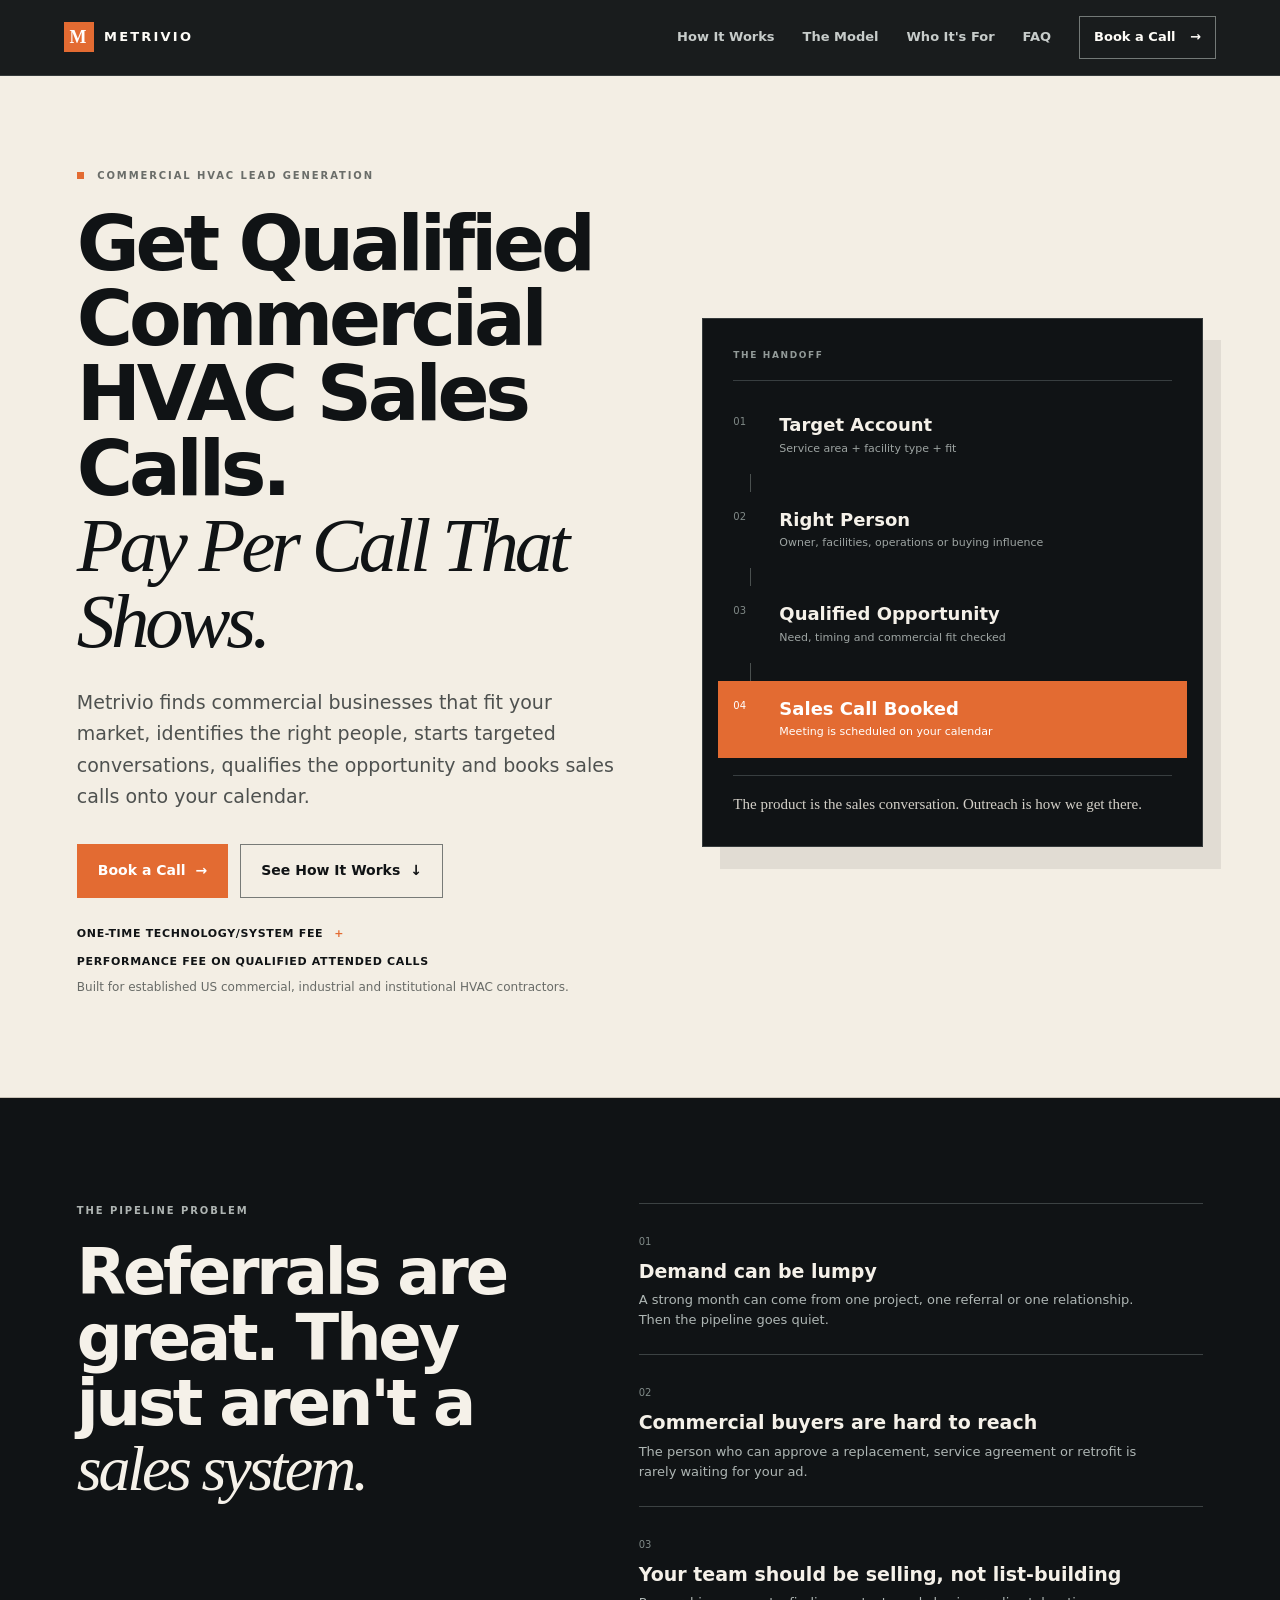
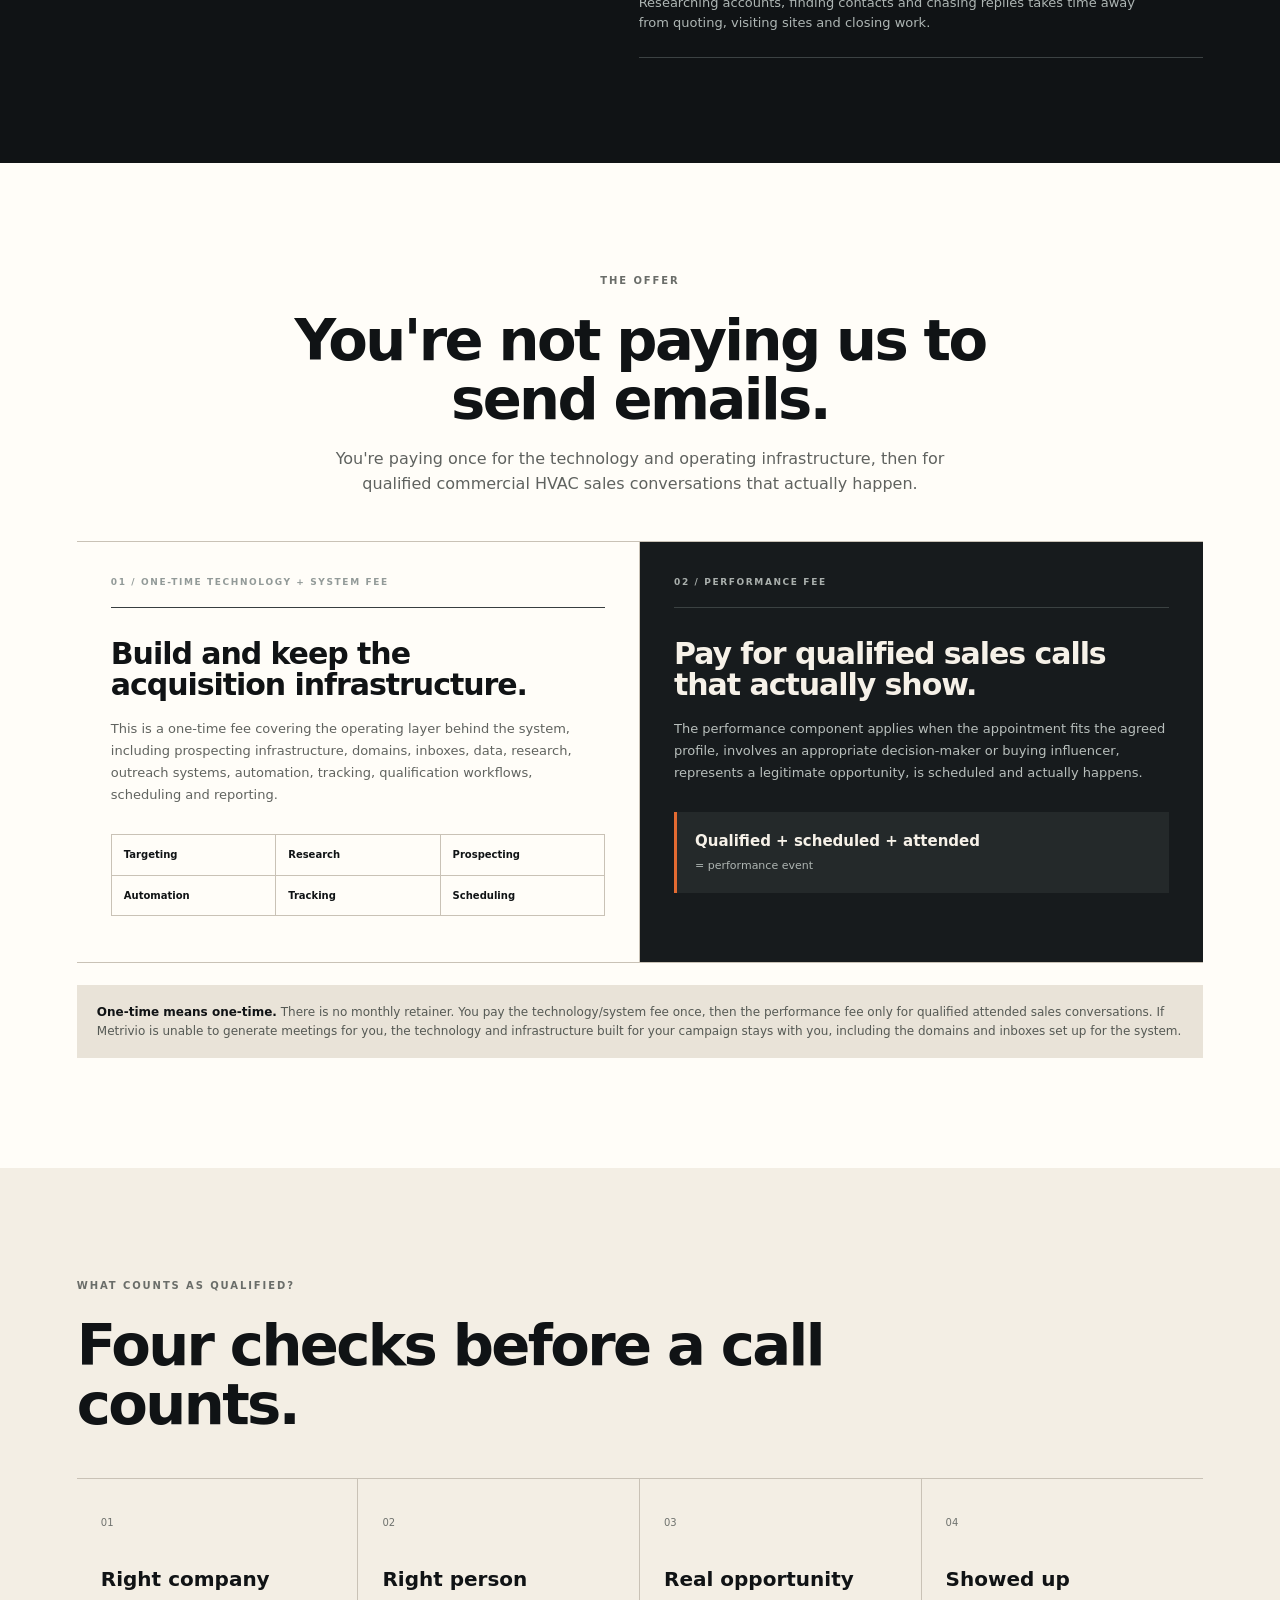
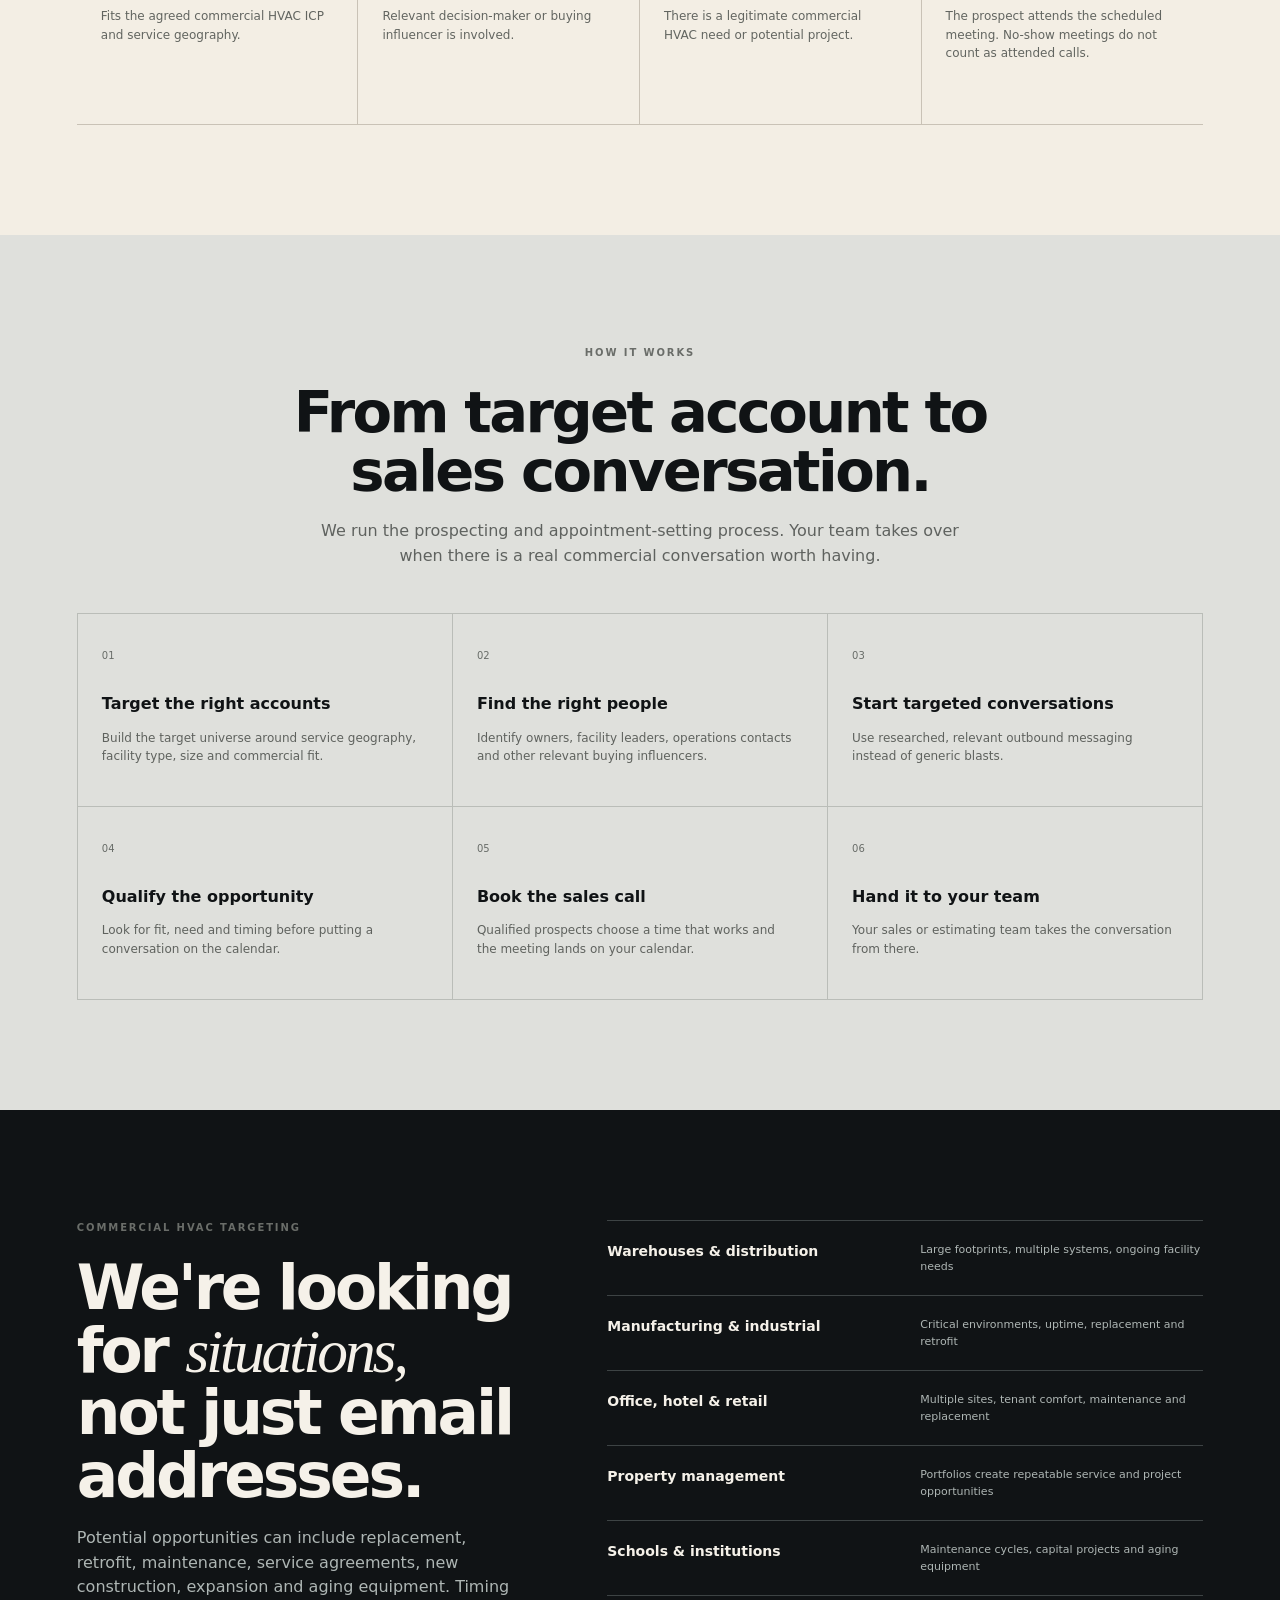
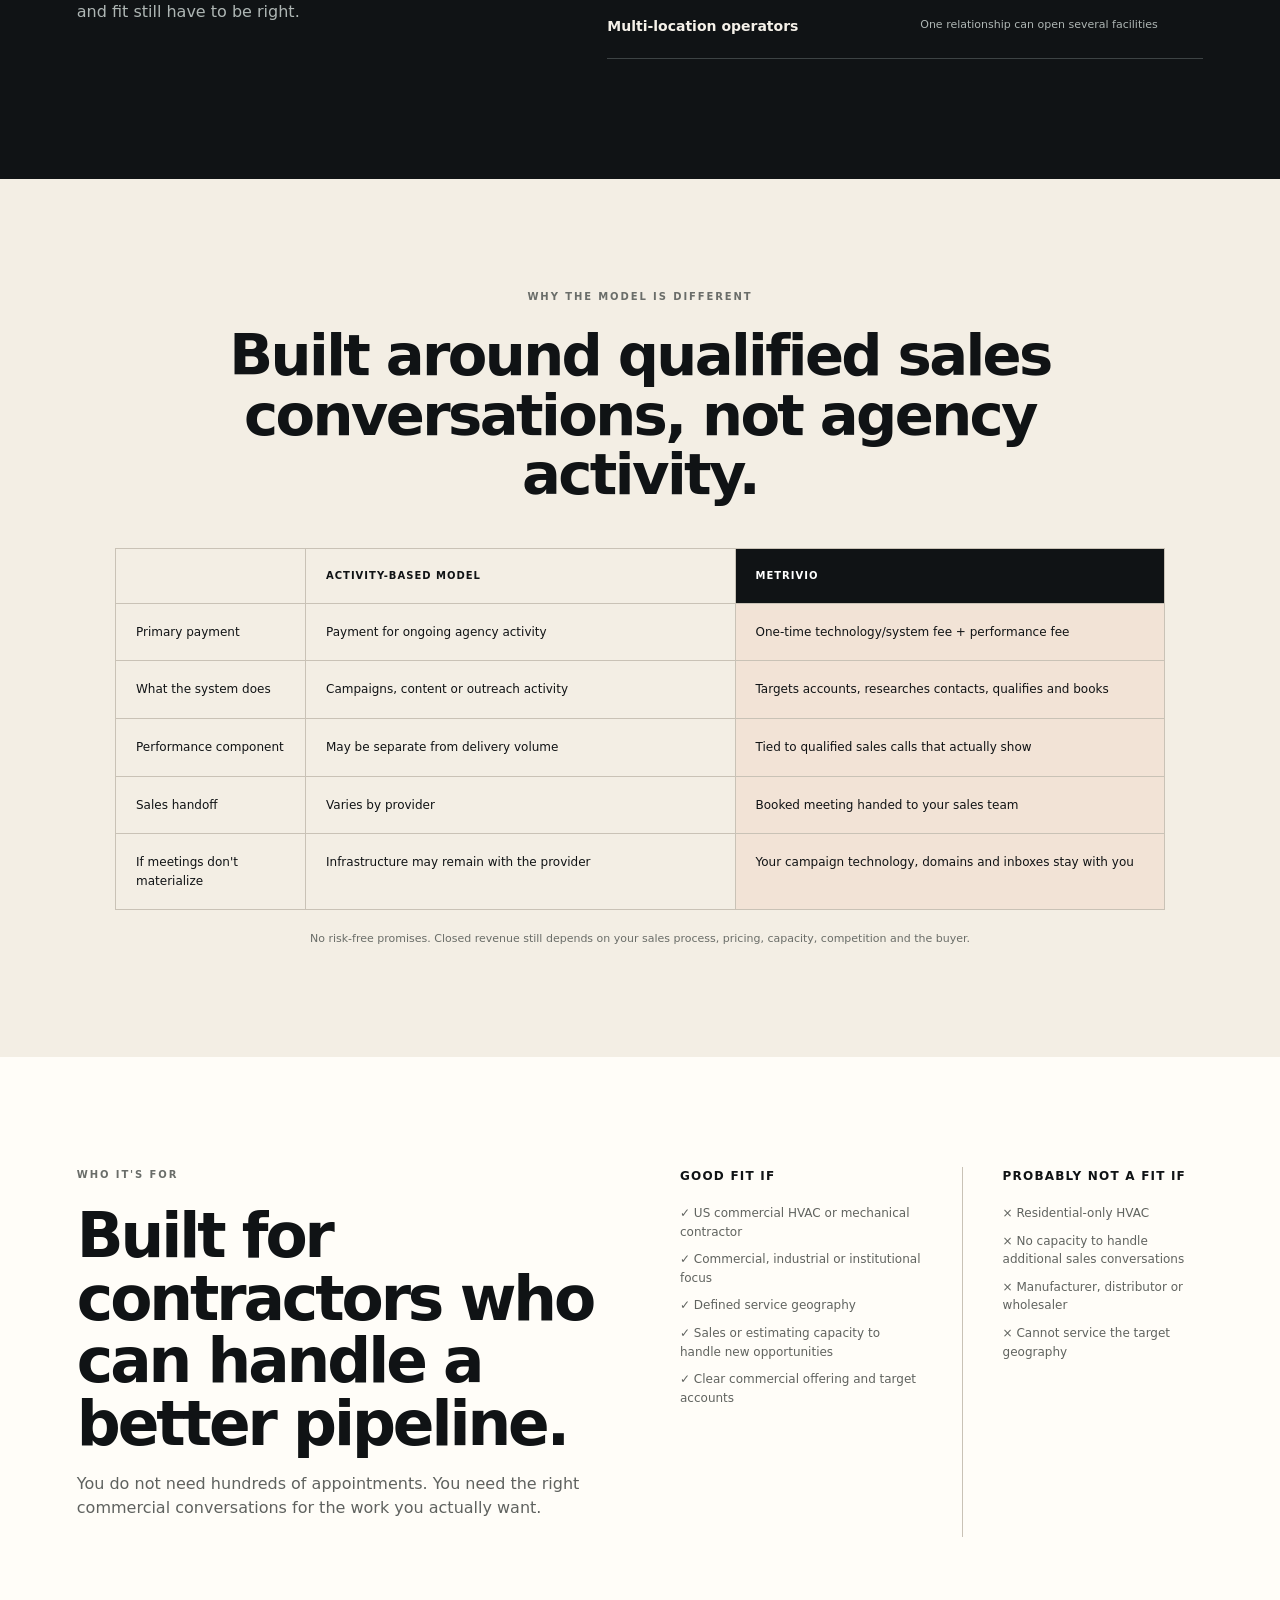
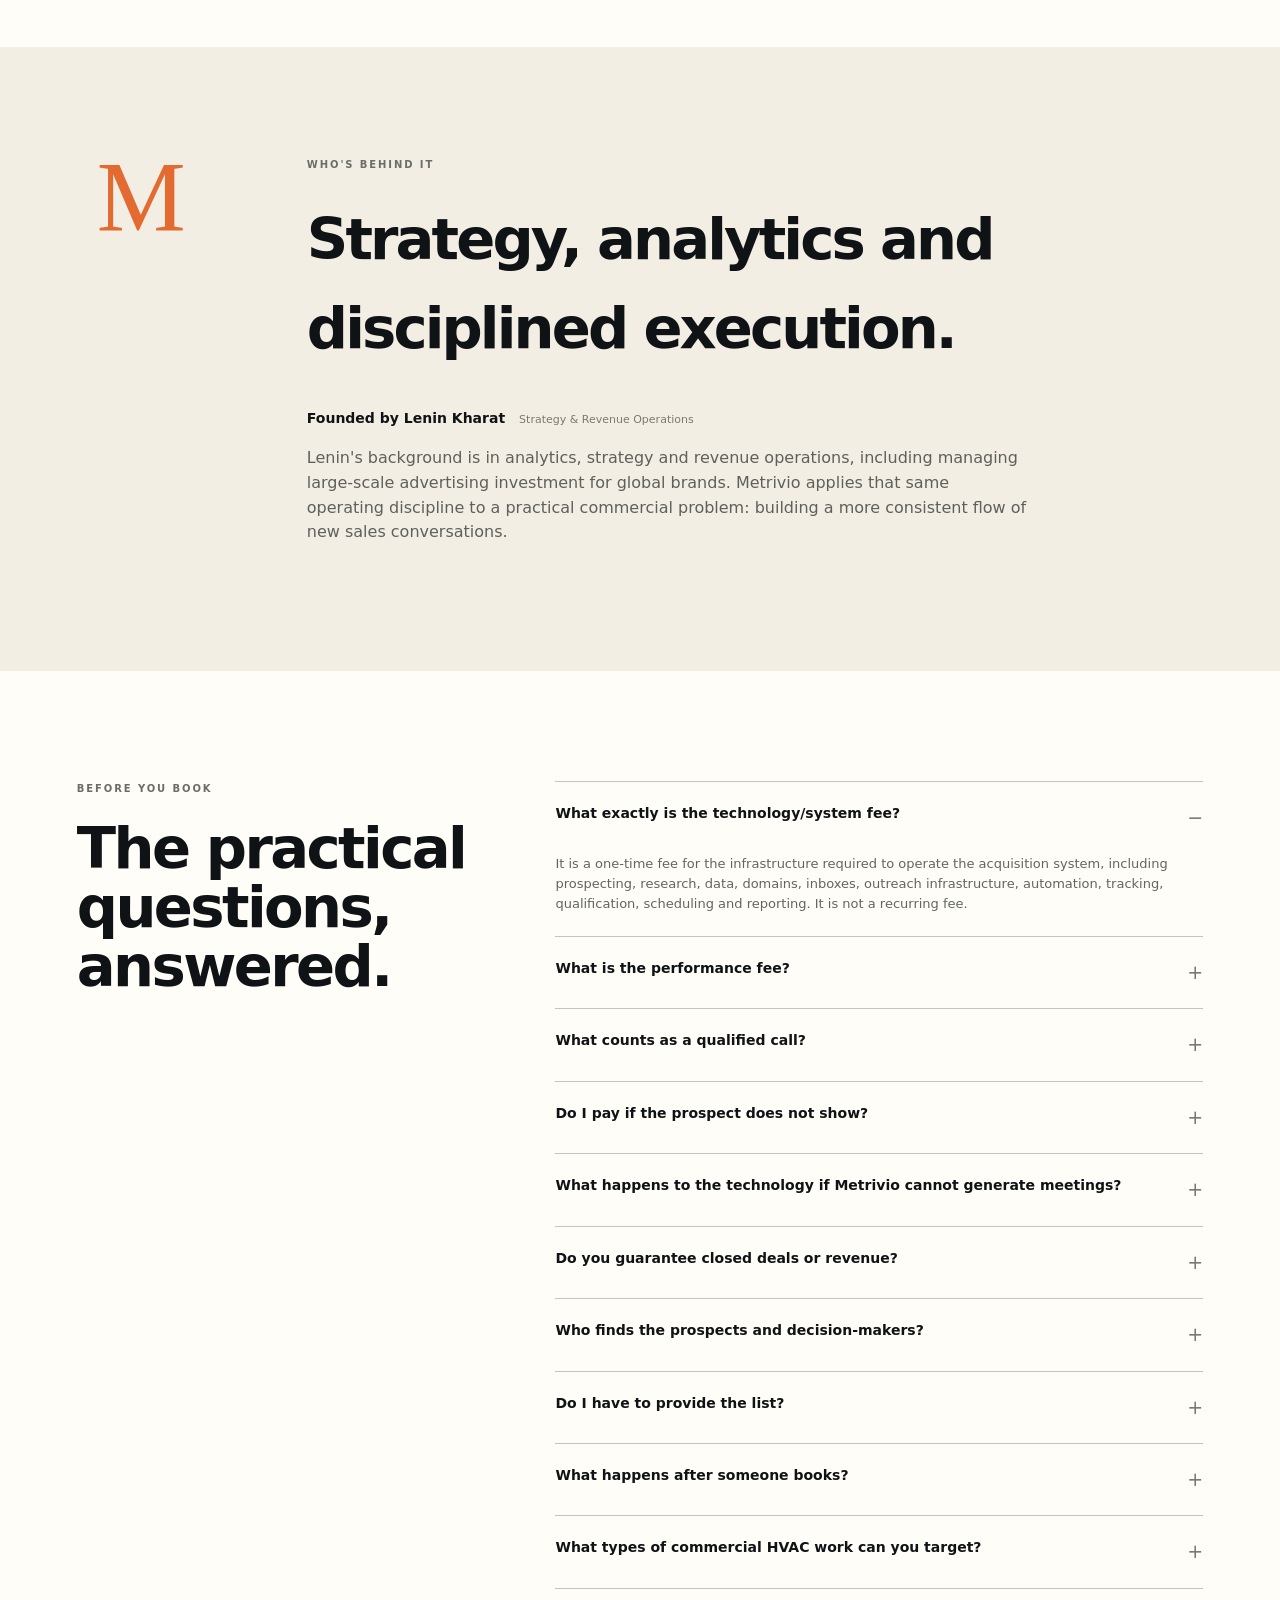
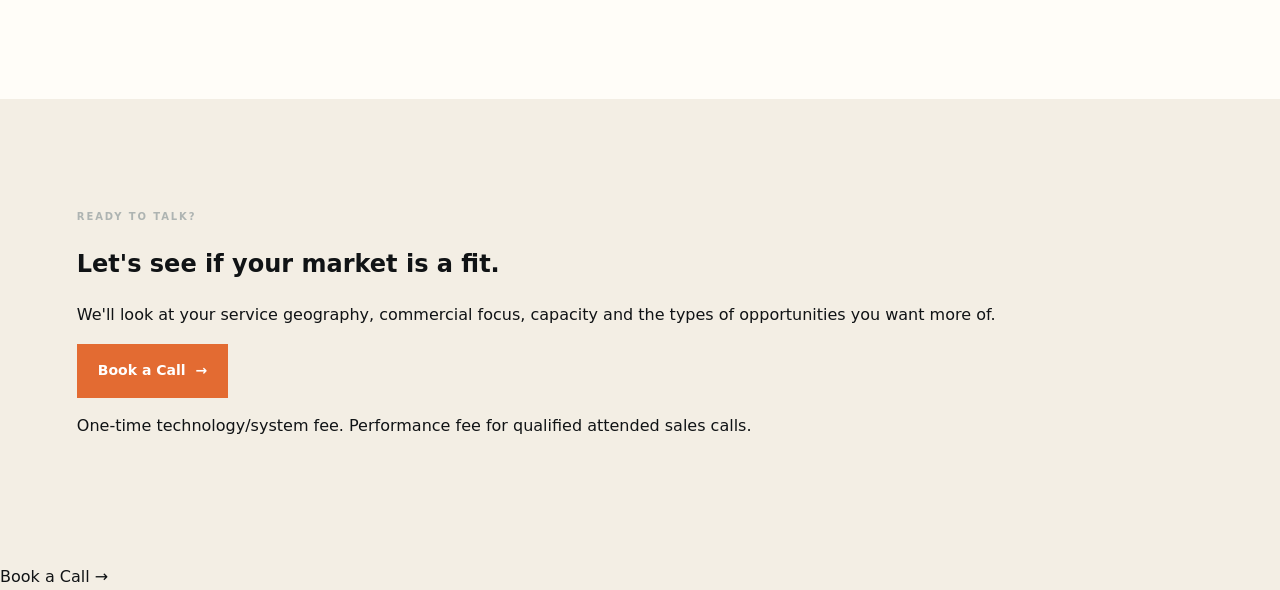
==== commit edf4183b: "Clarify one-time technology fee and infrastructure ownership" ====
--- a/index.html
+++ b/index.html
@@ -5,10 +5,10 @@
   <meta name="viewport" content="width=device-width, initial-scale=1">
   <meta name="theme-color" content="#101315">
   <title>Commercial HVAC Lead Generation & Appointment Setting | Metrivio</title>
-  <meta name="description" content="Metrivio helps US commercial HVAC and mechanical contractors generate qualified sales conversations through targeted prospecting, qualification and appointment setting. Fixed technology fee plus a performance fee for qualified attended calls.">
+  <meta name="description" content="Metrivio helps US commercial HVAC and mechanical contractors generate qualified sales conversations through targeted prospecting, qualification and appointment setting. One-time technology fee plus a performance fee for qualified attended calls.">
   <meta name="robots" content="index,follow">
   <meta property="og:title" content="Get Qualified Commercial HVAC Sales Calls | Metrivio">
-  <meta property="og:description" content="Target the right commercial accounts, reach the right people, qualify opportunities and book sales calls. Fixed technology fee, then pay for qualified sales calls that show.">
+  <meta property="og:description" content="Target the right commercial accounts, reach the right people, qualify opportunities and book sales calls. One-time technology fee, then pay for qualified sales calls that show.">
   <meta property="og:type" content="website">
   <meta property="og:url" content="https://metrivio.co.in/">
   <link rel="canonical" href="https://metrivio.co.in/">
@@ -42,7 +42,7 @@
           <a class="button button-outline" href="#how-it-works">See How It Works <span>↓</span></a>
         </div>
         <div class="hero-proof">
-          <span>Fixed technology/system fee</span><i>+</i><span>performance fee on qualified attended calls</span>
+          <span>One-time technology/system fee</span><i>+</i><span>performance fee on qualified attended calls</span>
         </div>
         <p class="qualifier">Built for established US commercial, industrial and institutional HVAC contractors.</p>
       </div>
@@ -80,13 +80,13 @@
     <div class="section-intro centered">
       <div class="eyebrow">THE OFFER</div>
       <h2>You're not paying us to send emails.</h2>
-      <p>You're paying for a system designed to put qualified commercial HVAC sales conversations onto your calendar.</p>
+      <p>You're paying once for the technology and operating infrastructure, then for qualified commercial HVAC sales conversations that actually happen.</p>
     </div>
     <div class="pricing-grid">
       <article class="pricing-card">
-        <div class="card-kicker">01 / TECHNOLOGY + SYSTEM FEE</div>
-        <h3>Keep the acquisition infrastructure running.</h3>
-        <p>The fixed fee covers the operating layer behind the system, including prospecting infrastructure, data, research, outreach systems, automation, tracking, qualification workflows, scheduling and reporting.</p>
+        <div class="card-kicker">01 / ONE-TIME TECHNOLOGY + SYSTEM FEE</div>
+        <h3>Build and keep the acquisition infrastructure.</h3>
+        <p>This is a one-time fee covering the operating layer behind the system, including prospecting infrastructure, domains, inboxes, data, research, outreach systems, automation, tracking, qualification workflows, scheduling and reporting.</p>
         <div class="card-lines"><span>Targeting</span><span>Research</span><span>Prospecting</span><span>Automation</span><span>Tracking</span><span>Scheduling</span></div>
       </article>
       <article class="pricing-card featured">
@@ -96,7 +96,7 @@
         <div class="show-rule"><strong>Qualified + scheduled + attended</strong><span>= performance event</span></div>
       </article>
     </div>
-    <div class="pricing-note"><strong>No free-service fiction.</strong> The technology/system fee is real. There is no monthly retainer. The performance component is tied to qualified attended sales conversations, not clicks, opens or activity.</div>
+    <div class="pricing-note"><strong>One-time means one-time.</strong> There is no monthly retainer. You pay the technology/system fee once, then the performance fee only for qualified attended sales conversations. If Metrivio is unable to generate meetings for you, the technology and infrastructure built for your campaign stays with you, including the domains and inboxes set up for the system.</div>
   </section>
 
   <section class="qualification" id="qualification">
@@ -153,10 +153,11 @@
     </div>
     <div class="comparison-table">
       <div class="comparison-head"><span></span><strong>Activity-based model</strong><strong>Metrivio</strong></div>
-      <div><span>Primary payment</span><p>Payment for ongoing agency activity</p><p>Fixed technology/system fee + performance fee</p></div>
+      <div><span>Primary payment</span><p>Payment for ongoing agency activity</p><p>One-time technology/system fee + performance fee</p></div>
       <div><span>What the system does</span><p>Campaigns, content or outreach activity</p><p>Targets accounts, researches contacts, qualifies and books</p></div>
       <div><span>Performance component</span><p>May be separate from delivery volume</p><p>Tied to qualified sales calls that actually show</p></div>
       <div><span>Sales handoff</span><p>Varies by provider</p><p>Booked meeting handed to your sales team</p></div>
+      <div><span>If meetings don't materialize</span><p>Infrastructure may remain with the provider</p><p>Your campaign technology, domains and inboxes stay with you</p></div>
     </div>
     <p class="comparison-note">No risk-free promises. Closed revenue still depends on your sales process, pricing, capacity, competition and the buyer.</p>
   </section>
@@ -199,45 +200,29 @@
   <section class="faq" id="faq">
     <div class="section-intro"><div class="eyebrow">BEFORE YOU BOOK</div><h2>The practical questions, answered.</h2></div>
     <div class="faq-list">
-      <details open><summary>What exactly is the technology/system fee?</summary><p>It is the fixed fee for the infrastructure required to operate the acquisition system, including prospecting, research, data, outreach infrastructure, automation, tracking, qualification, scheduling and reporting. It is not a monthly agency retainer.</p></details>
+      <details open><summary>What exactly is the technology/system fee?</summary><p>It is a one-time fee for the infrastructure required to operate the acquisition system, including prospecting, research, data, domains, inboxes, outreach infrastructure, automation, tracking, qualification, scheduling and reporting. It is not a recurring fee.</p></details>
       <details><summary>What is the performance fee?</summary><p>It is a separate fee tied to qualified commercial sales calls that meet the agreed qualification criteria and actually happen.</p></details>
       <details><summary>What counts as a qualified call?</summary><p>The company fits the agreed target profile, the conversation involves an appropriate decision-maker or buying influencer, there is a legitimate commercial HVAC opportunity, the meeting is scheduled and the prospect attends.</p></details>
       <details><summary>Do I pay if the prospect does not show?</summary><p>The performance fee is tied to attended calls. A scheduled no-show is not an attended sales call.</p></details>
+      <details><summary>What happens to the technology if Metrivio cannot generate meetings?</summary><p>The technology and infrastructure built for your campaign stays with you, including the domains and inboxes set up for the system. The point is to leave you with a usable acquisition infrastructure, not lock you into a recurring fee.</p></details>
       <details><summary>Do you guarantee closed deals or revenue?</summary><p>No. Metrivio is responsible for targeting, prospecting, qualification and appointment setting. Whether a meeting becomes a project depends on your sales process and the buyer.</p></details>
       <details><summary>Who finds the prospects and decision-makers?</summary><p>Metrivio handles target-account research, contact identification and the outbound process based on the ICP and service geography we agree together.</p></details>
       <details><summary>Do I have to provide the list?</summary><p>No. Your input helps define the market and exclusions, but the prospecting and research system is operated by Metrivio.</p></details>
       <details><summary>What happens after someone books?</summary><p>The qualified meeting lands on your calendar. Your team takes over the sales conversation, while the agreed tracking and reporting keeps the process visible.</p></details>
       <details><summary>What types of commercial HVAC work can you target?</summary><p>Potential targets can include replacement, rooftop work, retrofit, maintenance contracts, service agreements, new construction, facility expansion and aging-equipment opportunities.</p></details>
-      <details><summary>Can this work in my service area?</summary><p>That depends on the geography, commercial mix and capacity of your team. We can assess the market before deciding whether the model makes sense.</p></details>
-      <details><summary>How much involvement is required from my sales team?</summary><p>Your team needs to be available for qualified sales conversations and able to follow up on opportunities. Metrivio handles the prospecting and appointment-setting process.</p></details>
-      <details><summary>How do I book the initial meeting?</summary><p>Choose a time that works for you using the calendar below.</p></details>
-    </div>
-  </section>
-
-  <section class="cta-section" id="book">
-    <div class="cta-inner">
-      <div>
-        <div class="eyebrow light">NEXT STEP</div>
-        <h2>Let's see if your market is a <em>fit.</em></h2>
-        <p>We'll look at your service area, commercial offering and current sales process and see whether the Metrivio model makes sense.</p>
-        <p class="cta-note">No guaranteed revenue claims. No promises of closed deals. Just a conversation about whether the model fits.</p>
-      </div>
-      <div class="booking-card">
-        <div class="booking-card-top"><span>15 MINUTES</span><span>COMMERCIAL HVAC</span></div>
-        <h3>Commercial HVAC Growth Call</h3>
-        <p>Pick a time that works. We'll take it from there.</p>
-        <button class="booking-button calendly-trigger" type="button">Book a Call <span>→</span></button>
-      </div>
-    </div>
+    </div>
+  </section>
+
+  <section class="final-cta" id="book">
+    <div class="eyebrow light">READY TO TALK?</div>
+    <h2>Let's see if your market is a fit.</h2>
+    <p>We'll look at your service geography, commercial focus, capacity and the types of opportunities you want more of.</p>
+    <a class="button button-accent calendly-trigger" href="#book">Book a Call <span>→</span></a>
+    <p class="final-note">One-time technology/system fee. Performance fee for qualified attended sales calls.</p>
   </section>
 </main>
 
-<a class="sticky-cta calendly-trigger" href="#book">Book a Call <span>→</span></a>
-
-<footer>
-  <div class="brand"><span class="brand-mark">M</span><span>METRIVIO</span></div>
-  <span>Commercial HVAC lead generation &amp; appointment setting</span>
-</footer>
+<a class="mobile-sticky-cta calendly-trigger" href="#book">Book a Call <span>→</span></a>
 <script src="script.js"></script>
 </body>
 </html>
